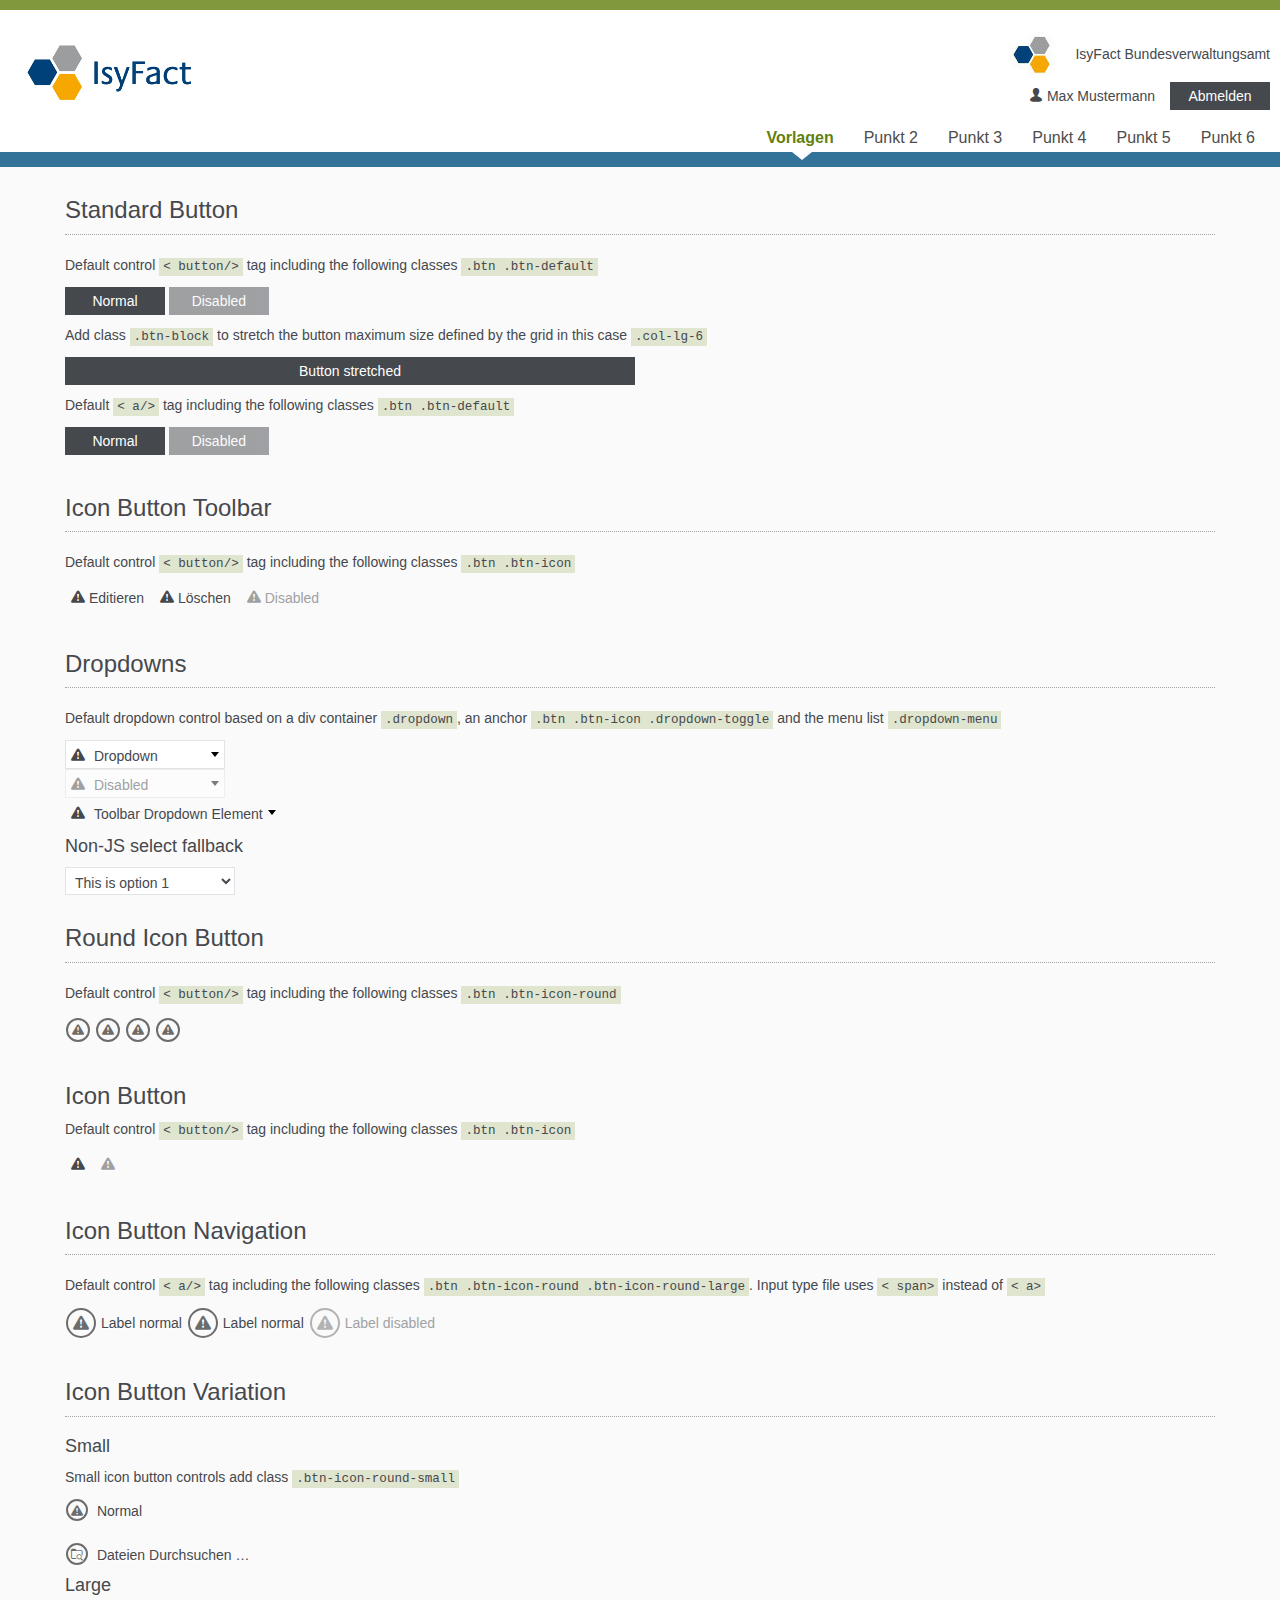
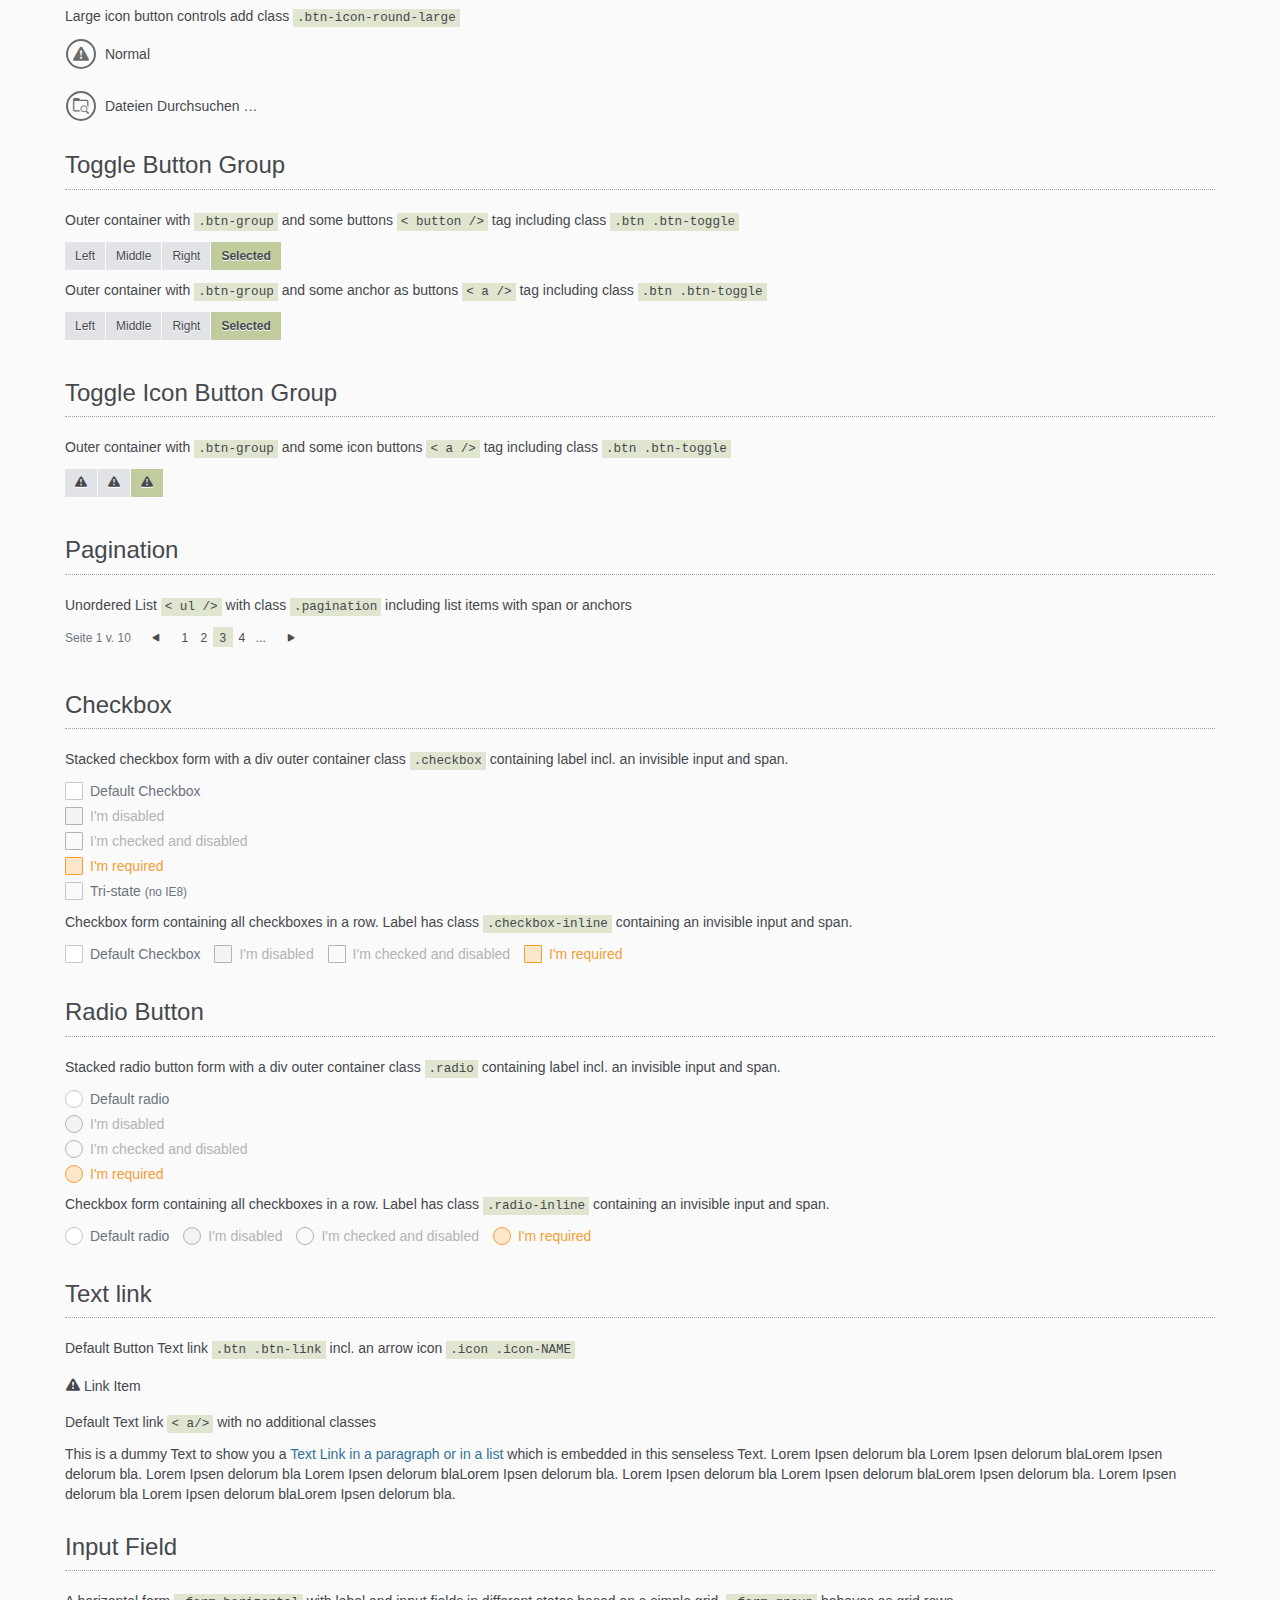
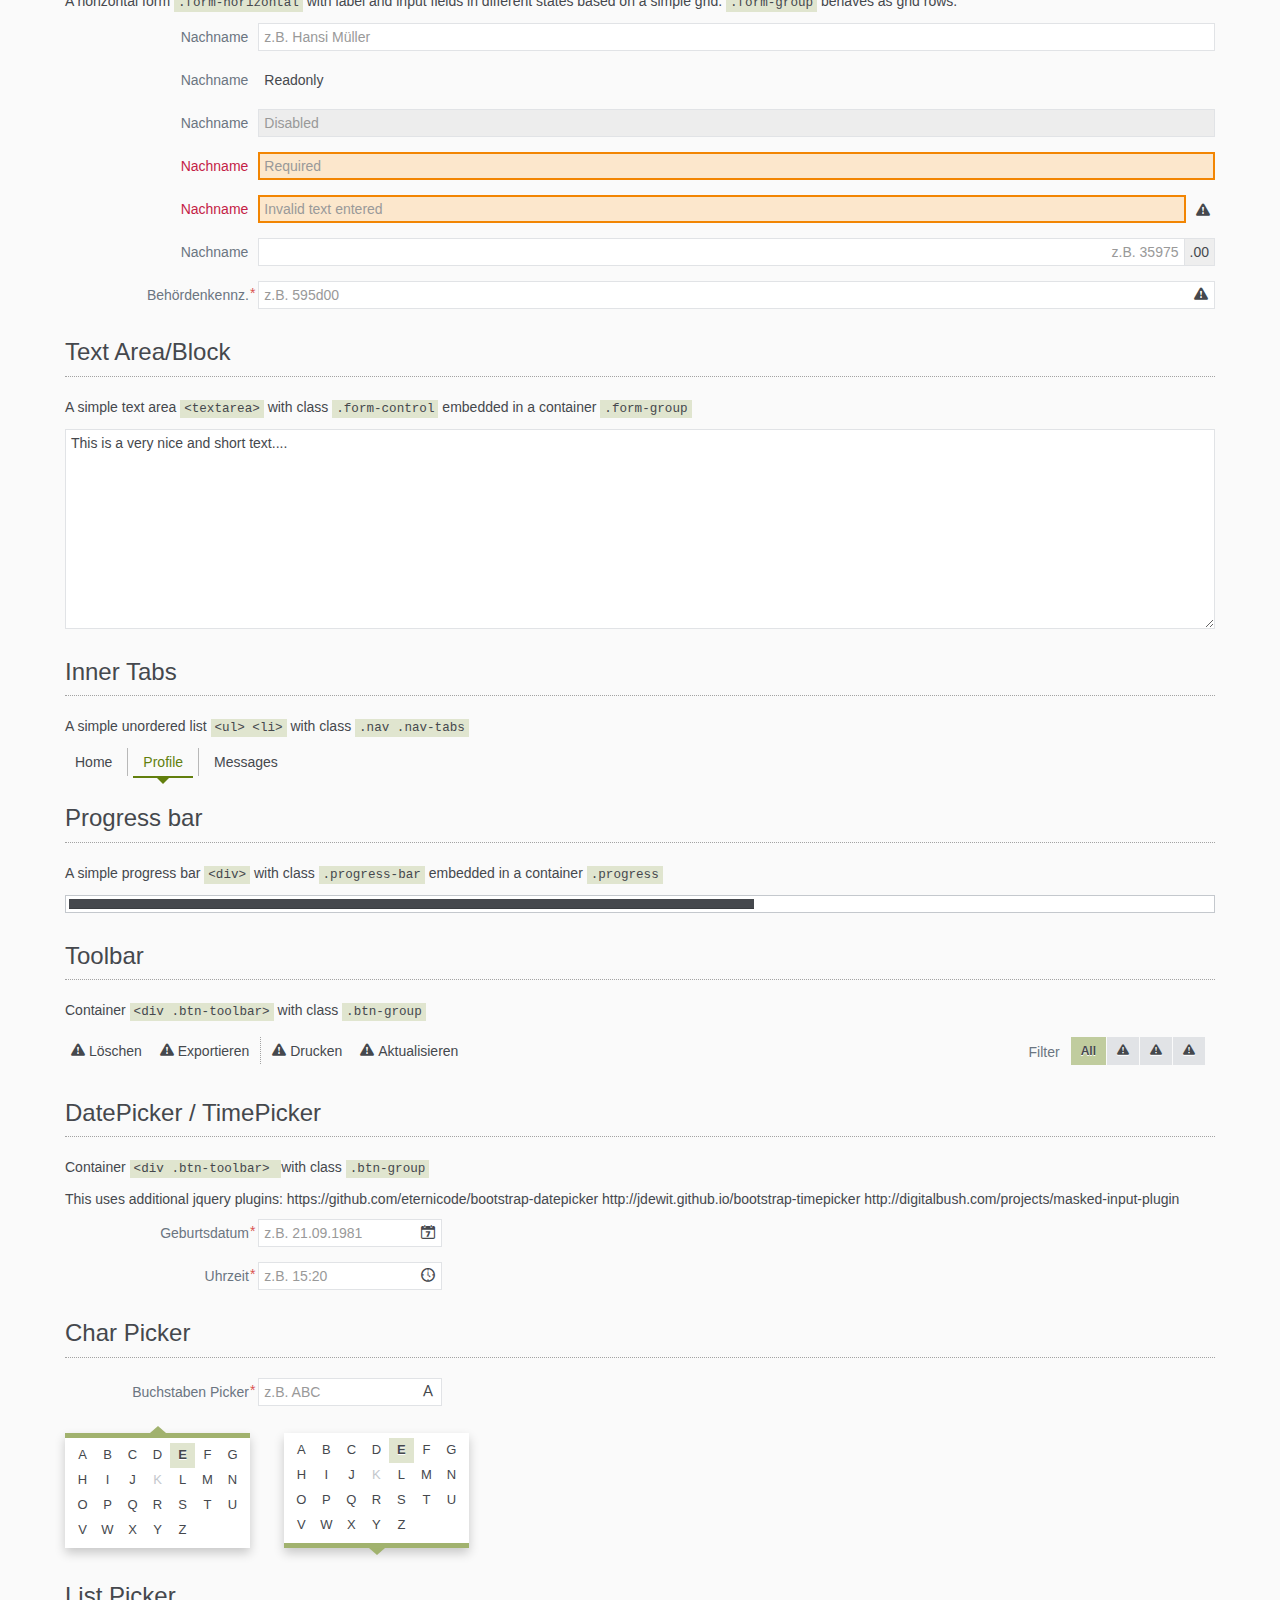
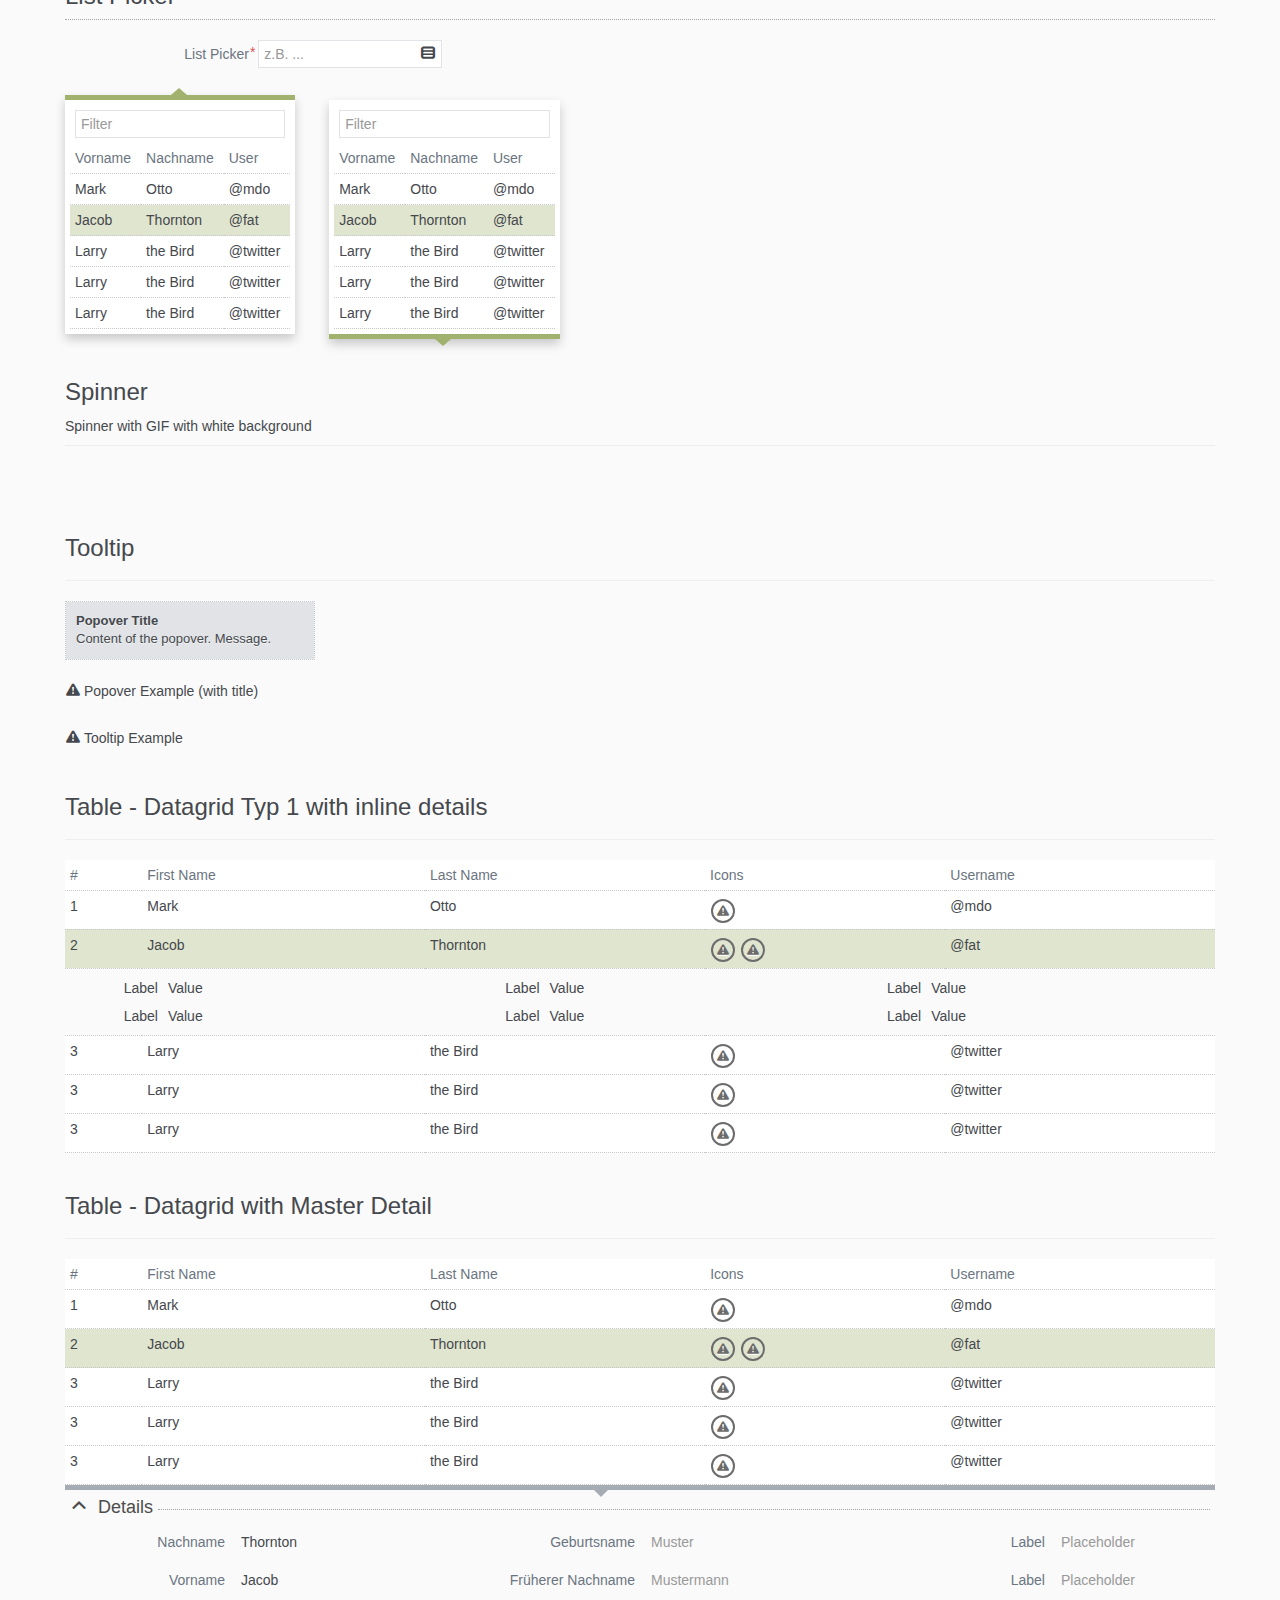
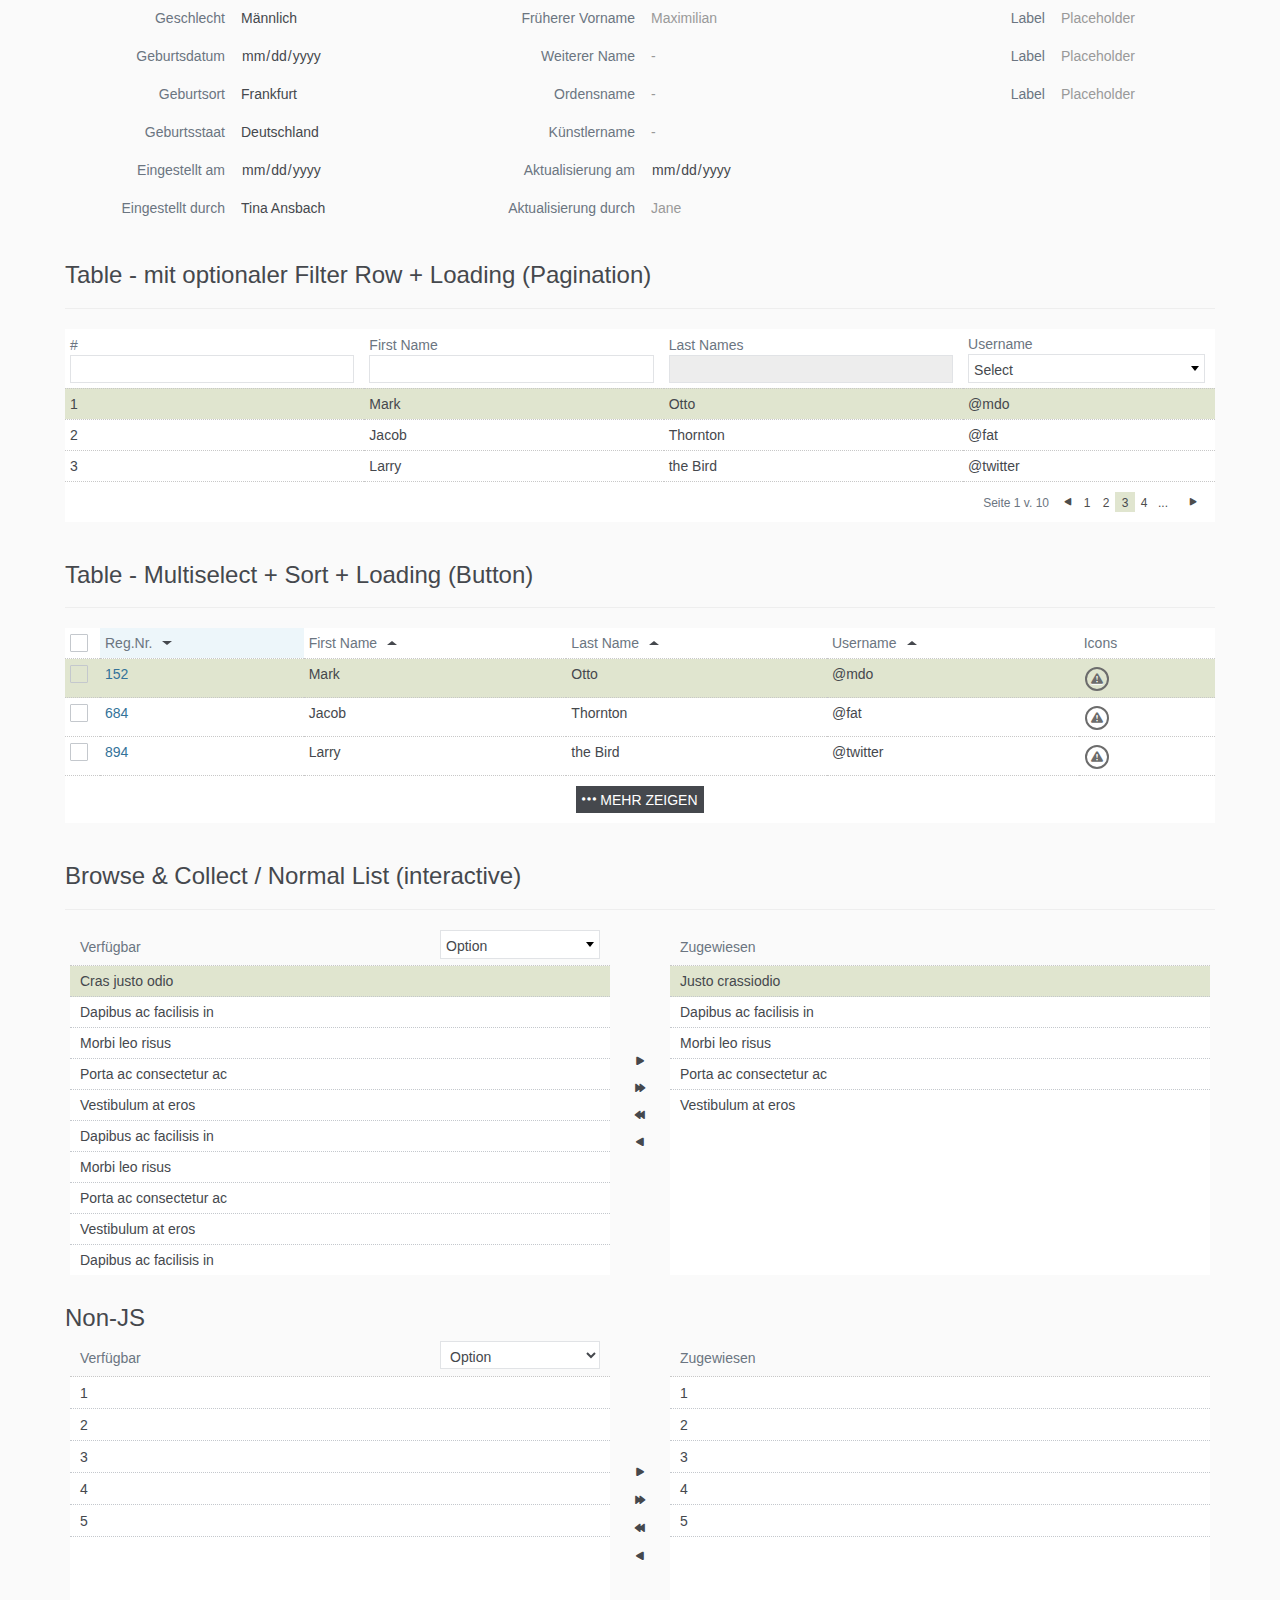
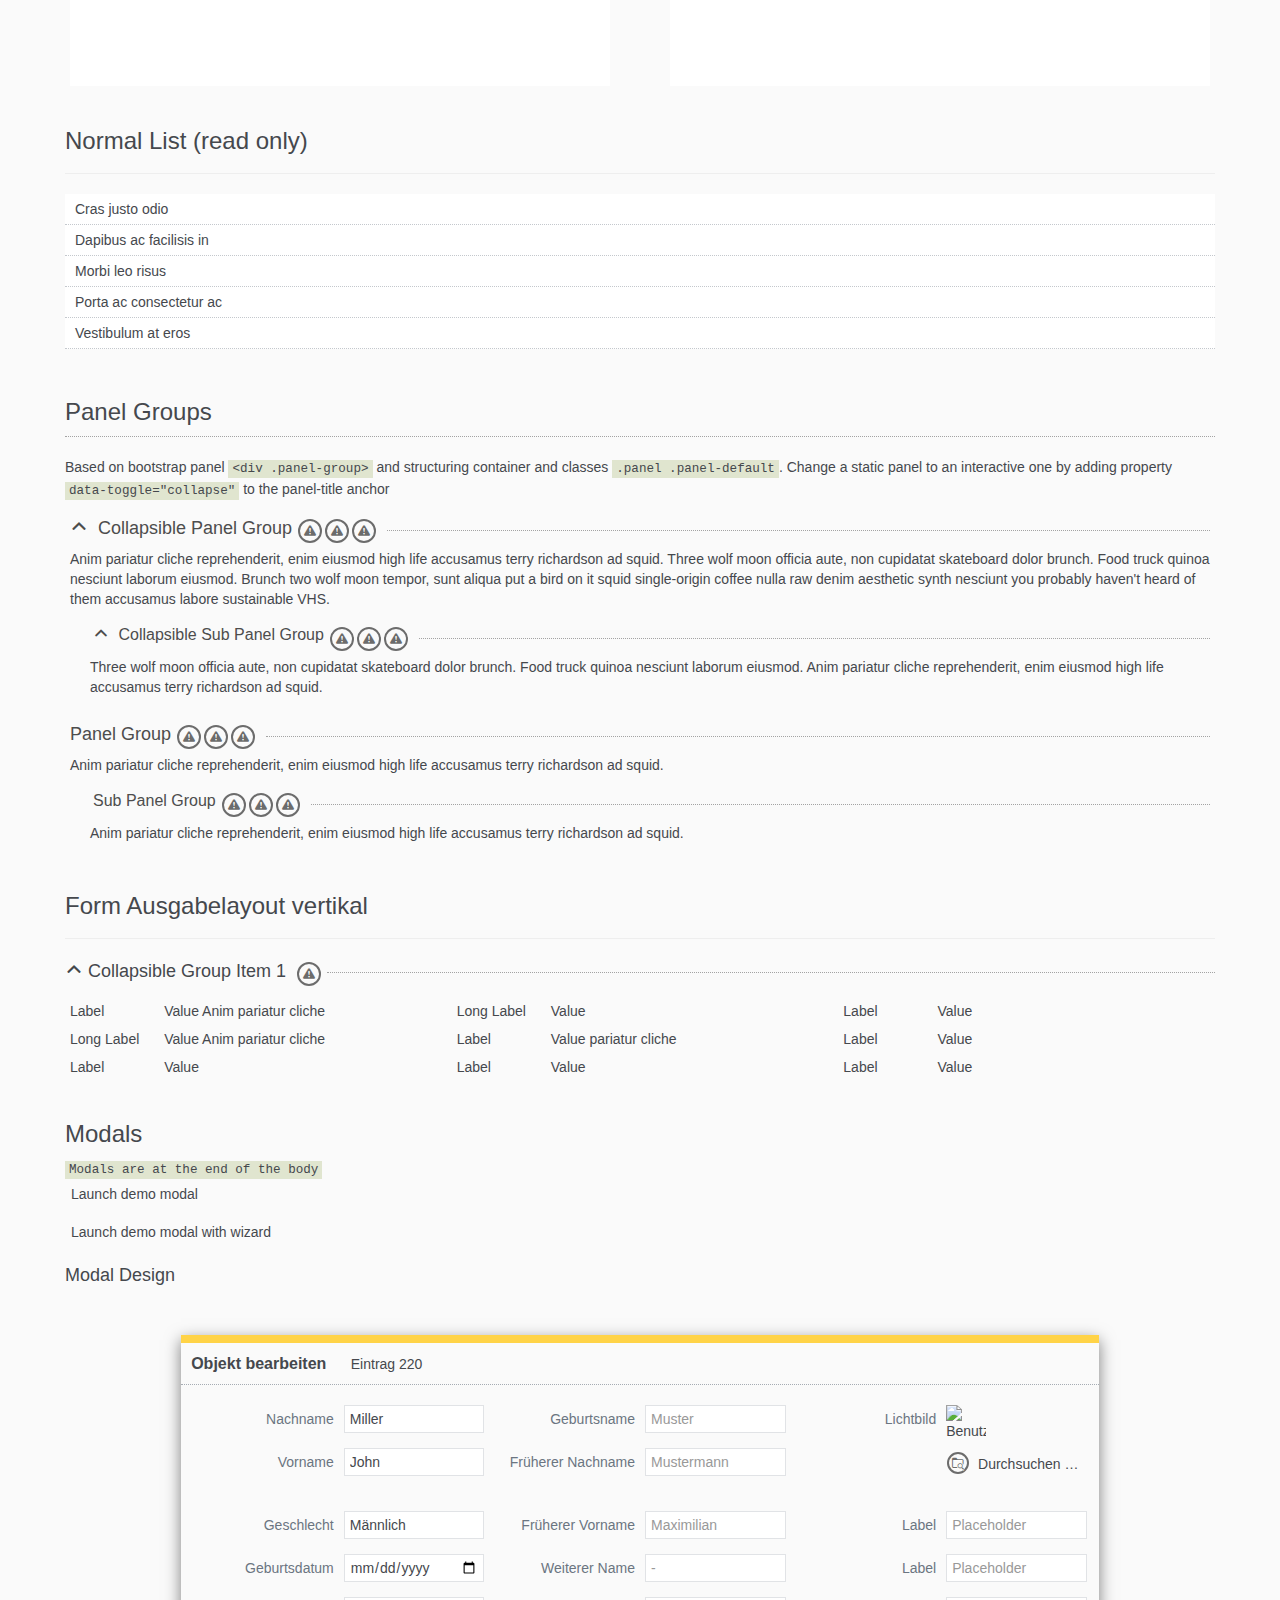
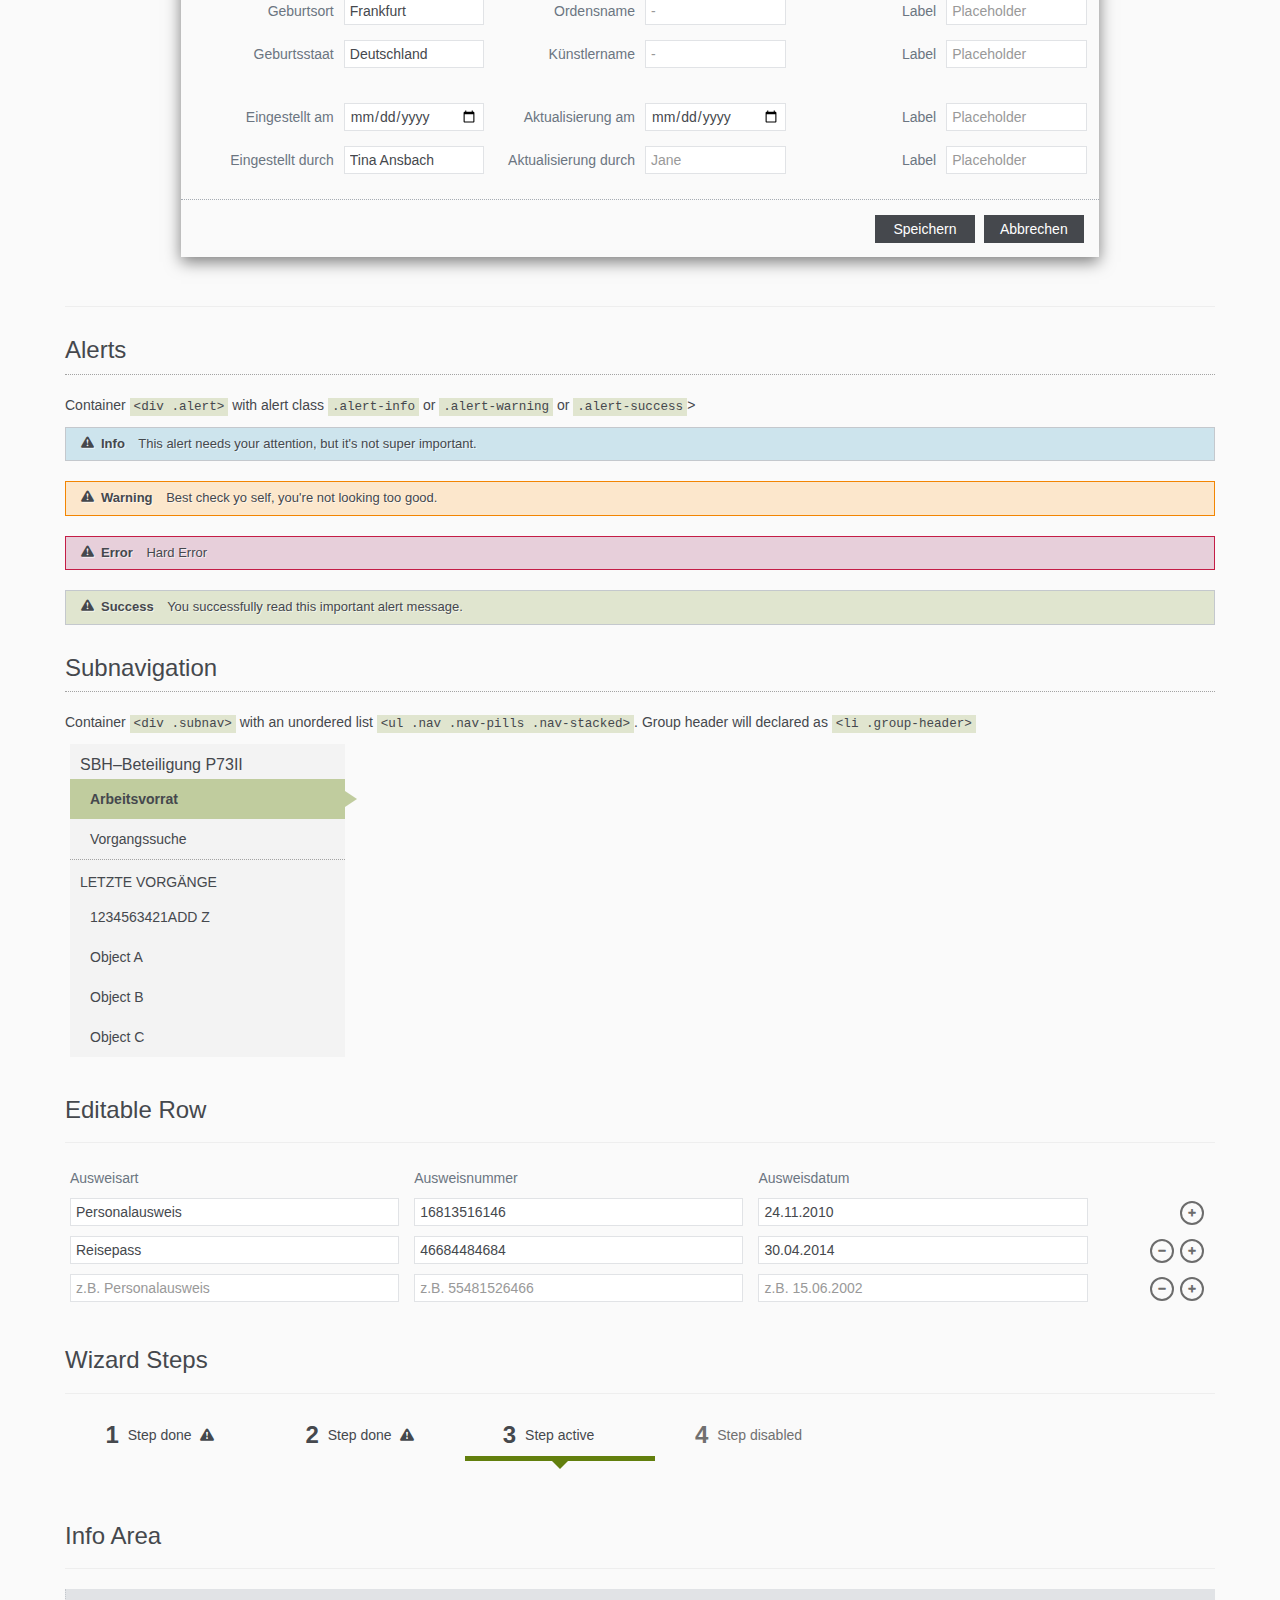
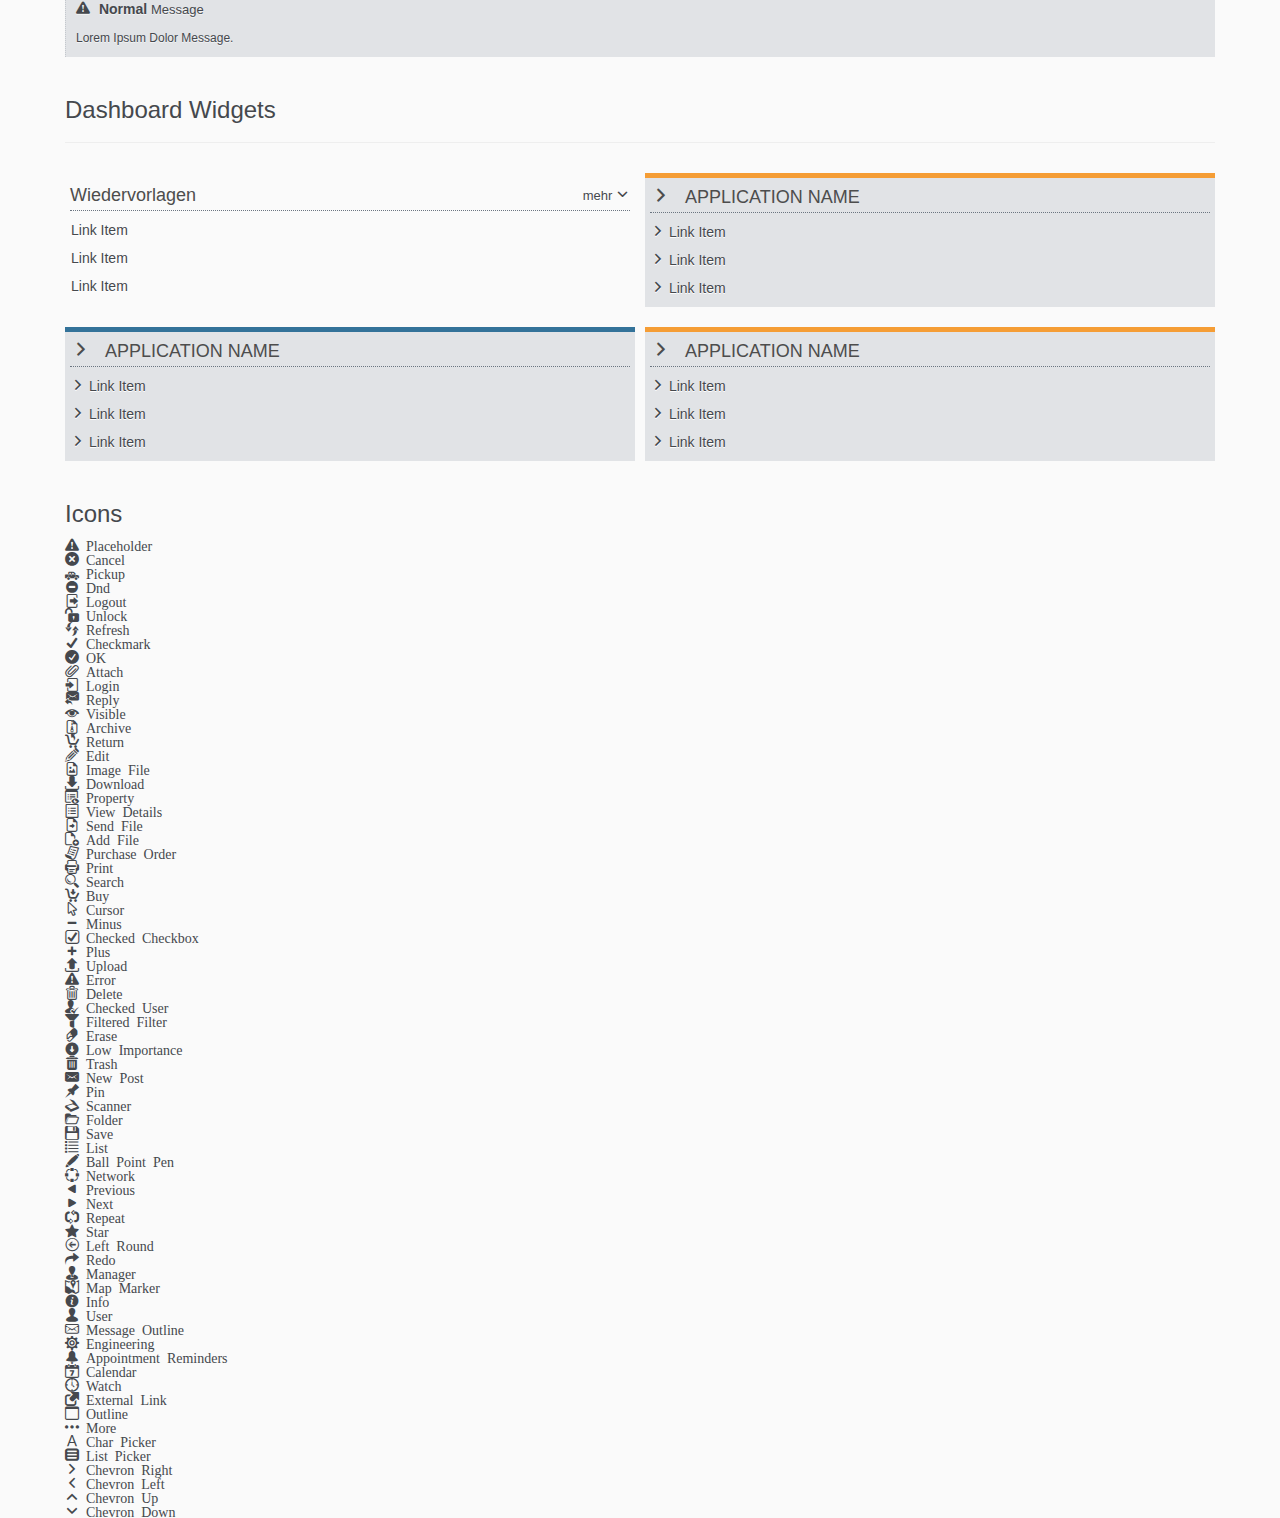
==== isy-webgui/src/main/webapp/ergosigntemplates/index.html @ 36ca0f26 "IFS-121: Überführung in IsyFact" ====
<!DOCTYPE html>
<!--[if lt IE 7]>
<html class="no-js lt-ie9 lt-ie8 lt-ie7"> <![endif]-->
<!--[if IE 7]>
<html class="no-js lt-ie9 lt-ie8"> <![endif]-->
<!--[if IE 8]>
<html class="no-js lt-ie9"> <![endif]-->
<!--[if gt IE 8]><!-->
<html class="no-js"> <!--<![endif]-->
<head>
    <meta charset="utf-8">
    <meta http-equiv="X-UA-Compatible" content="IE=edge">
    <title>BVA UI</title>
    <meta name="description" content="">
    <meta name="HandheldFriendly" content="True">
    <meta name="viewport" content="width=device-width">

    <link rel="stylesheet" type="text/css" href="css/styles.css" media="all"/>
    <script type="text/javascript" src="lib/jquery-1.11.0.js"></script>
    <script type="text/javascript" src="lib/bootstrap.min.js"></script>
    <script type="text/javascript" src="lib/modernizr.js"></script>

    <script type="text/javascript" src="plugins/bootstrap-datepicker.js"></script>
    <script type="text/javascript" src="plugins/bootstrap-timepicker.js"></script>
    <script type="text/javascript" src="plugins/jquery.maskedinput.js"></script>
    <script type="text/javascript" src="plugins/extendedBootstrapTab.js"></script>
    <script type="text/javascript" src="plugins/harmonizePanelHeadlineWidth.js"></script>
    <script type="text/javascript" src="plugins/infoPanel.js"></script>

    <!--[if lte IE 8]>
    <link rel="stylesheet" type="text/css" href="css/ie8fixes.css" media="screen"/>

    <script type="text/javascript" src="lib/html5shiv.js"></script>
    <script type="text/javascript" src="lib/respond.min.js"></script>
    <![endif]-->

</head>

<body role="document">

    <div class="outer-container">

        <div class="main-header">

            <div class="sr-only">
                <ol>
                    <li><a href="#main-nav" title="zur Hauptnavigation springen">zur Hauptnavigation</a></li>
                    <li><a href="#content" title="zum Inhalt der Seite springen">zum Inhalt</a></li>
                </ol>
            </div>

            <div class="header-colorbar"></div>

            <div class="header-content" role="banner">
                <img class="logo" alt="Bundesverwaltungsamt Logo" src="img/isyfactschriftzug.jpeg">

                <div class="pull-right text-right">

                    <div class="brand">
                        <img alt="IsyFact Logo" src="img/isyfactlogo.jpeg">
                        <span>IsyFact Bundesverwaltungsamt</span>
                    </div>

                    <form class="form-horizontal" role="form">
                        <a href="#" class="btn btn-link"><span class="icon icon-user"></span> Max Mustermann</a>
                        <button class="btn btn-default" type="button">
                            Abmelden
                        </button>
                    </form>

                    <div class="btn-group">
                        <ul aria-labelledby="dropdownMenu1" role="menu" class="dropdown-menu">
                            <li role="presentation" class="selected"><a href="#" tabindex="-1" role="menuitem">Logout</a></li>
                            <li role="presentation"><a href="#" tabindex="-1" role="menuitem">Preferences</a></li>
                        </ul>
                    </div>

                </div>
            </div>

            <div id="main-nav" class="navbar navbar-default" role="navigation">

                <ul class="nav nav-tabs pull-right">

                    <li class="active">
                        <a href="index.html" aria-haspopup="true" aria-owns="submenu-1" aria-controls="submenu-1" aria-expanded="false">Vorlagen</a>

                        <ul class="sr-only" id="submenu-1">
                            <li><a href="page-details.html">Steuerelementübersicht</a></li>
                            <li><a href="page-details.html">Detailseite</a></li>
                            <li><a href="page-modal-edit-date.html">Modaler Bearbeitungsdialog</a></li>
                            <li><a href="page-modal-wizard.html">Modaler Wizard-Dialog</a></li>
                            <li><a href="page-nojs-edit-data">Bearbeitungsseite ohne Javascript</a></li>
                            <li><a href="page-search-result.html">Suchergebnisse</a></li>
                            <li><a href="page-dashboard.html">Dashboard</a></li>
                        </ul>

                        <div class="navbar-submenu">
                            <div class="row row-df">
                                <div class="col-lg-3">
                                    <div class="submenu-text">
                                        <span class="icon icon-placeholder "></span>
                                        <p>Lorem ipsum dolor sit amet candellarin blarum Lorem ipsum dolor sit amet candellarin
                                            blarum Lorem ipsum dolor sit amet candellarin blarum</p>
                                    </div>
                                </div>
                                <div class="col-lg-7">
                                    <div class="row row-df">
                                        <div class="col-lg-4">
                                            <a href="index.html">Steuerelementübersicht</a>
                                        </div>
                                        <div class="col-lg-4">
                                            <a href="page-details.html" >Detailseite</a>
                                        </div>
                                        <div class="col-lg-4">
                                            <a href="page-modal-edit-data.html">Modaler Bearbeitungsdialog</a>
                                        </div>
                                    </div>
                                    <div class="row row-df">
                                        <div class="col-lg-4">
                                            <a href="page-nojs-edit-data.html">Bearbeitungsseite ohne Javascript</a>
                                        </div>
                                        <div class="col-lg-4">
                                            <a href="page-search-result.html">Suchergebnisse</a>
                                        </div>
                                        <div class="col-lg-4">
                                            <a href="page-dashboard.html">Dashboard</a>
                                        </div>
                                    </div>
                                    <div class="row row-df">
                                        <div class="col-lg-4">
                                            <a href="page-modal-wizard.html">Modaler Wizard-Dialog</a>
                                        </div>
                                        <div class="col-lg-4">
                                            <a href="page-search-result-print.html">Suchergebnisse Print</a>
                                        </div>
                                    </div>
                                </div>
                            </div>
                        </div>
                    </li>

                    <li>
                        <a href="page-details.html" aria-haspopup="true" aria-owns="submenu-2" aria-controls="submenu-2" aria-expanded="false">Punkt 2</a>

                        <ul class="sr-only" id="submenu-2">
                            <li><a href="/subpage">Unterpunkt A</a></li>
                            <li><a href="/subpage">Unterpunkt B</a></li>
                            <li><a href="/subpage">Unterpunkt C</a></li>
                            <li><a href="/subpage">Unterpunkt D</a></li>
                            <li><a href="/subpage">Unterpunkt E</a></li>
                            <li><a href="/subpage">Unterpunkt F</a></li>
                        </ul>
                        <div class="navbar-submenu orange">
                            <div class="row row-df">
                                <div class="col-lg-3">
                                    <div class="submenu-text">
                                        <span class="icon icon-placeholder "></span>
                                        <p>Lorem ipsum dolor sit amet candellarin blarum Lorem ipsum dolor sit amet candellarin
                                            blarum Lorem ipsum dolor sit amet candellarin blarum</p>
                                    </div>
                                </div>
                                <div class="col-lg-7">
                                    <div class="row row-df">
                                        <div class="col-lg-4">
                                            <a href="/subpage">Submenu A</a>
                                        </div>
                                        <div class="col-lg-4">
                                            <a href="/subpage">Submenu B</a>
                                        </div>
                                        <div class="col-lg-4">
                                            <a href="/subpage">Submenu C</a>
                                        </div>
                                    </div>
                                    <div class="row row-df">
                                        <div class="col-lg-4">
                                            <a href="/subpage">Submenu D</a>
                                        </div>
                                        <div class="col-lg-4">
                                            <a href="/subpage">Submenu E</a>
                                        </div>
                                        <div class="col-lg-4">
                                            <a href="/subpage">Submenu F</a>
                                        </div>
                                    </div>
                                </div>
                            </div>
                        </div>
                    </li>

                    <li>
                        <a href="index.html" aria-haspopup="true" aria-owns="submenu-3" aria-controls="submenu-3" aria-expanded="false">Punkt 3</a>

                        <ul class="sr-only" id="submenu-3">
                            <li><a href="/subpage">Unterpunkt A</a></li>
                            <li><a href="/subpage">Unterpunkt B</a></li>
                            <li><a href="/subpage">Unterpunkt C</a></li>
                            <li><a href="/subpage">Unterpunkt D</a></li>
                            <li><a href="/subpage">Unterpunkt E</a></li>
                        </ul>

                        <div class="navbar-submenu green">
                            <div class="row row-df">
                                <div class="col-lg-3">
                                    <div class="submenu-text">
                                        <span class="icon icon-placeholder "></span>
                                        <p>Lorem ipsum dolor sit amet candellarin blarum Lorem ipsum dolor sit amet candellarin
                                            blarum Lorem ipsum dolor sit amet candellarin blarum</p>
                                    </div>
                                </div>
                                <div class="col-lg-7">
                                    <div class="row row-df">
                                        <div class="col-lg-4">
                                            <a href="/subpage">Submenu A</a>
                                        </div>
                                        <div class="col-lg-4">
                                            <a href="/subpage">Submenu B</a>
                                        </div>
                                        <div class="col-lg-4">
                                            <a href="/subpage">Submenu C</a>
                                        </div>
                                    </div>
                                    <div class="row row-df">
                                        <div class="col-lg-4">
                                            <a href="/subpage">Submenu D</a>
                                        </div>
                                        <div class="col-lg-4">
                                            <a href="/subpage">Submenu E</a>
                                        </div>
                                    </div>
                                </div>
                            </div>
                        </div>
                    </li>
                    <li>
                        <a href="index.html" aria-haspopup="true" aria-owns="submenu-4" aria-controls="submenu-4" aria-expanded="false">Punkt 4</a>

                        <ul class="sr-only" id="submenu-4">
                            <li><a href="/subpage">Unterpunkt A</a></li>
                            <li><a href="/subpage">Unterpunkt B</a></li>
                            <li><a href="/subpage">Unterpunkt C</a></li>
                            <li><a href="/subpage">Unterpunkt D</a></li>
                        </ul>

                        <div class="navbar-submenu lightBlue">
                            <div class="row row-df">
                                <div class="col-lg-3">
                                    <div class="submenu-text">
                                        <span class="icon icon-placeholder "></span>
                                        <p>Lorem ipsum dolor sit amet candellarin blarum Lorem ipsum dolor sit amet candellarin
                                            blarum Lorem ipsum dolor sit amet candellarin blarum</p>
                                    </div>
                                </div>
                                <div class="col-lg-7">
                                    <div class="row row-df">
                                        <div class="col-lg-4">
                                            <a href="/subpage">Submenu A</a>
                                        </div>
                                        <div class="col-lg-4">
                                            <a href="/subpage">Submenu B</a>
                                        </div>
                                        <div class="col-lg-4">
                                            <a href="/subpage">Submenu C</a>
                                        </div>
                                    </div>
                                    <div class="row row-df">
                                        <div class="col-lg-4">
                                            <a href="/subpage">Submenu D</a>
                                        </div>
                                    </div>
                                </div>
                            </div>
                        </div>
                    </li>

                    <li>
                        <a href="index.html" aria-haspopup="true" aria-owns="submenu-5" aria-controls="submenu-5" aria-expanded="false">Punkt 5</a>

                        <ul class="sr-only" id="submenu-5">
                            <li><a href="/subpage">Unterpunkt A</a></li>
                        </ul>

                        <div class="navbar-submenu yellow">
                            <div class="row row-df">
                                <div class="col-lg-3">
                                    <div class="submenu-text">
                                        <span class="icon icon-placeholder "></span>
                                        <p>Lorem ipsum dolor sit amet candellarin blarum Lorem ipsum dolor sit amet candellarin
                                            blarum Lorem ipsum dolor sit amet candellarin blarum</p>
                                    </div>
                                </div>
                                <div class="col-lg-7">
                                    <div class="row row-df">
                                        <div class="col-lg-4">
                                            <a href="/subpage">Submenu A</a>
                                        </div>
                                    </div>
                                </div>
                            </div>
                        </div>
                    </li>

                    <li>
                        <a href="index.html" aria-haspopup="true" aria-owns="submenu-6" aria-controls="submenu-6" aria-expanded="false">Punkt 6</a>

                        <ul class="sr-only" id="submenu-6">
                            <li><a href="/subpage">Unterpunkt A</a></li>
                        </ul>

                        <div class="navbar-submenu red">
                            <div class="row row-df">
                                <div class="col-lg-3">
                                    <div class="submenu-text">
                                        <span class="icon icon-placeholder "></span>
                                        <p>Lorem ipsum dolor sit amet candellarin blarum Lorem ipsum dolor sit amet candellarin
                                            blarum Lorem ipsum dolor sit amet candellarin blarum</p>
                                    </div>
                                </div>
                                <div class="col-lg-7">
                                    <div class="row row-df">
                                        <div class="col-lg-4">
                                            <a href="/subpage">Submenu A</a>
                                        </div>
                                    </div>
                                </div>
                            </div>
                        </div>
                    </li>

                </ul>

                <div class="navbar-color"></div>
            </div>
        </div>
<div class="container" id="content">
    <div class="row row-df">

        <h3>Standard Button</h3>
        <hr>
        <p>Default control <code>< button/></code> tag including the following classes <code>.btn .btn-default</code> </p>
        <button type="button" class="btn btn-default">Normal</button>
        <button type="button" class="btn btn-default disabled" disabled="disabled">Disabled</button>
        <p>Add class <code>.btn-block</code> to stretch the button maximum size defined by the grid in this case <code>.col-lg-6</code></p>
        <div class="row row-df">
            <div class="col-lg-6">
                <button type="button" class="btn btn-default btn-block">Button stretched</button>
            </div>
        </div>
        <p>Default <code>< a/></code> tag including the following classes <code>.btn .btn-default</code> </p>
        <a class="btn btn-default">Normal</a>
        <a class="btn btn-default disabled">Disabled</a>


        <h3>Icon Button Toolbar</h3>
        <hr>
        <p>Default control <code>< button/></code> tag including the following classes <code>.btn .btn-icon</code> </p>

        <button type="button" class="btn btn-icon">
            <span class="icon icon-placeholder"></span>
            <span>Editieren</span>
        </button>

        <button type="button" class="btn btn-icon">
            <span class="icon icon-placeholder"></span>
            <span>L&ouml;schen</span>
        </button>

        <button type="button" class="btn btn-icon" disabled="disabled">
            <span class="icon icon-placeholder"></span>
            <span>Disabled</span>
        </button>


        <h3>Dropdowns</h3>
        <hr>
        <p>Default dropdown control based on a div container <code>.dropdown</code>, an anchor <code>.btn .btn-icon .dropdown-toggle</code> and the menu list <code>.dropdown-menu</code> </p>
        <div class="dropdown">
            <a id="dropdownMenu1" href="#" role="button" class="btn btn-icon dropdown-toggle" data-toggle="dropdown">
                <span class="icon icon-placeholder"></span> Dropdown
                <b class="caret"></b>
            </a>
            <ul class="dropdown-menu" role="menu" aria-labelledby="dropdownMenu1">
                <li class="selected" role="presentation"><a role="menuitem" tabindex="-1" href="#">Action</a></li>
                <li role="presentation"><a role="menuitem" tabindex="-1" href="#">Another action</a></li>
                <li role="presentation"><a role="menuitem" tabindex="-1" href="#">Something else here</a></li>
                <li role="presentation"><a role="menuitem" tabindex="-1" href="#">4th link</a></li>
            </ul>
        </div>

        <br>

        <div class="dropdown">
            <a id="dropdownMenu2" href="#" role="button" class="btn btn-icon dropdown-toggle"
               disabled="disabled" data-toggle="dropdown">
                <span class="icon icon-placeholder"></span> Disabled
                <b class="caret"></b>
            </a>
            <ul class="dropdown-menu" role="menu" aria-labelledby="dropdownMenu2">
                <li class="active" role="presentation"><a role="menuitem" tabindex="-1" href="#">Action</a></li>
                <li role="presentation"><a role="menuitem" tabindex="-1" href="#">Another action</a></li>
                <li role="presentation"><a role="menuitem" tabindex="-1" href="#">Something else here</a></li>
                <li role="presentation"><a role="menuitem" tabindex="-1" href="#">Separated link</a></li>
            </ul>
        </div>

        <br>

        <div class="dropdown">
            <a id="dropdownMenu3" href="#" role="button" class="btn btn-icon-toolbar dropdown-toggle" data-toggle="dropdown">
                <span class="icon icon-placeholder"></span> Toolbar Dropdown Element
                <b class="caret"></b>
            </a>
            <ul class="dropdown-menu" role="menu" aria-labelledby="dropdownMenu3">
                <li class="selected" role="presentation"><a role="menuitem" tabindex="-1" href="#">Action</a></li>
                <li role="presentation"><a role="menuitem" tabindex="-1" href="#">Another action</a></li>
                <li role="presentation"><a role="menuitem" tabindex="-1" href="#">Something else here</a></li>
                <li role="presentation"><a role="menuitem" tabindex="-1" href="#">4th link</a></li>
            </ul>
        </div>


        <h4>Non-JS select fallback</h4>
        <select class="form-control">
            <option selected="selected">This is option 1</option>
            <option>This is option 2</option>
            <option>This is on other option</option>
            <option>This is option 4</option>
            <option>This is option 5</option>
        </select>



        <h3>Round Icon Button </h3>
        <hr>
        <p>Default control <code>< button/></code> tag including the following classes <code>.btn .btn-icon-round</code> </p>
            <button type="button" class="btn btn-icon-round">
                <span class="icon icon-placeholder"></span>
            </button>

            <button type="button" class="btn btn-icon-round">
                <span class="icon icon-placeholder"></span>
            </button>

            <button type="button" class="btn btn-icon-round">
                <span class="icon icon-placeholder"></span>
            </button>

            <button type="button" class="btn btn-icon-round">
                <span class="icon icon-placeholder"></span>
            </button>


        <h3> Icon Button </h3>
        <p>Default control <code>< button/></code> tag including the following classes <code>.btn .btn-icon</code></p>
        <button type="button" class="btn btn-icon"><span class="icon icon-placeholder"></span></button>
        <button type="button" class="btn btn-icon disabled" disabled><span class="icon icon-placeholder"></span></button>


        <h3>Icon Button Navigation </h3>
        <hr>
        <p>Default control <code>< a/></code> tag including the following classes <code>.btn .btn-icon-round .btn-icon-round-large</code>. Input type file uses <code>< span></code> instead of <code>< a></code></code> </p>
        <a class="btn btn-icon-round btn-icon-round-large">
            <span class="icon icon-placeholder"></span>Label normal
        </a>
        <a class="btn btn-icon-round btn-icon-round-large">
            <span class="icon icon-placeholder"></span>Label normal
        </a>
        <a class="btn btn-icon-round btn-icon-round-large disabled">
            <span class="icon icon-placeholder"></span>Label disabled
        </a>

        <h3>Icon Button Variation </h3>
        <hr>
        <h4>Small</h4>
        <p>Small icon button controls add class <code>.btn-icon-round-small</code> </p>
        <a class="btn btn-icon-round btn-icon-round-small">
            <span class="icon icon-placeholder"></span>
            Normal
        </a>
        <br>
        <span class="btn btn-icon-round btn-icon-round-small btn-file">
            <span class="icon icon-browse-folder"></span>
            Dateien Durchsuchen …
            <input type="file">
        </span>


        <h4>Large</h4>
        <p>Large icon button controls add class <code>.btn-icon-round-large</code> </p>
        <a class="btn btn-icon-round btn-icon-round-large">
            <span class="icon icon-placeholder"></span>
            Normal
        </a>
        <br>
        <span class="btn btn-icon-round btn-icon-round-large btn-file">
            <span class="icon icon-browse-folder"></span>
            Dateien Durchsuchen …
            <input type="file">
        </span>



        <h3>Toggle Button Group</h3>
        <hr>
        <p>Outer container with <code>.btn-group</code> and some buttons <code>< button /></code> tag including	class <code>.btn .btn-toggle</code> </p>
        <div class="btn-group">
            <button type="button" class="btn btn-toggle">Left</button>
            <button type="button" class="btn btn-toggle">Middle</button>
            <button type="button" class="btn btn-toggle">Right</button>
            <button type="button" class="btn btn-toggle active">Selected</button>
        </div>
        <p>Outer container with <code>.btn-group</code> and some anchor as buttons <code>< a /></code> tag including class <code>.btn .btn-toggle</code> </p>
        <div class="btn-group">
            <a class="btn btn-toggle">Left</a>
            <a class="btn btn-toggle">Middle</a>
            <a class="btn btn-toggle">Right</a>
            <a class="btn btn-toggle active">Selected</a>
        </div>


        <h3>Toggle Icon Button Group</h3>
        <hr>
        <p>Outer container with <code>.btn-group</code> and some icon buttons <code>< a /></code> tag including class <code>.btn .btn-toggle</code> </p>
        <div class="btn-group">
            <a role="button" class="btn btn-toggle"><span class="icon icon-placeholder"></span></a>
            <a role="button" class="btn btn-toggle"><span class="icon icon-placeholder"></span></a>
            <a role="button" class="btn btn-toggle active"><span class="icon icon-placeholder"></span></a>
        </div>



        <h3>Pagination</h3>
        <hr>
        <p>Unordered List <code> < ul /></code> with class <code>.pagination</code> including list items with span or anchors </p>
        <ul class="pagination">
            <li class="pagination-info">
               <span>Seite 1 v. 10</span>
            </li>
            <li><a class="icon icon-previous" href="#" role="button"></a></li>
            <li><a href="#">1</a></li>
            <li><a href="#">2</a></li>
            <li class="active"><a href="#">3</a></li>
            <li><a href="#">4</a></li>
            <li><a href="#">...</a></li>
            <li><a class="icon icon-next" href="#" role="button"></a></li>
        </ul>


        <h3>Checkbox</h3>
        <hr>
        <p>Stacked checkbox form with a div outer container class <code>.checkbox</code> containing label incl. an invisible input and span. </p>
        <form role="form">
            <div class="checkbox">
                <label>
                    <input type="checkbox" value="option1"/>
                    <span>Default Checkbox</span>
                </label>
            </div>
            <div class="checkbox">
                <label>
                    <input type="checkbox" value="option2" disabled/>
                    <span>I'm disabled</span>
                </label>
            </div>
            <div class="checkbox">
                <label>
                    <input type="checkbox" value="option3" disabled checked/>
                    <span>I'm checked and disabled</span>
                </label>
            </div>
            <div class="checkbox">
                <label class="required">
                    <input type="checkbox" value="option4" required/>
                    <span>I'm required</span>
                </label>
            </div>
            <div class="checkbox">
                <label>
                    <input id="sampleIndeterminateCheckbox" type="checkbox" value="option3"/>
                    <span>Tri-state <small>(no IE8)</small></span>
                    <script>
                        //the indeterminate state of a checkbox can only be set using javascript
                        $("#sampleIndeterminateCheckbox").prop("indeterminate", true);
                    </script>
                </label>
            </div>
        </form>

        <p>Checkbox form containing all checkboxes in a row. Label has class <code>.checkbox-inline</code> containing an invisible input and span. </p>
        <form role="form">
            <label class="checkbox-inline">
                <input type="checkbox" value="option1"/>
                <span>Default Checkbox</span>
            </label>
            <label  class="checkbox-inline">
                <input type="checkbox" value="option2" disabled/>
                <span>I'm disabled</span>
            </label>
            <label  class="checkbox-inline">
                <input type="checkbox" value="option3" disabled checked/>
                <span>I'm checked and disabled</span>
            </label>
            <label  class="checkbox-inline required">
                <input type="checkbox" value="option4" required/>
                <span>I'm required</span>
            </label>
        </form>


        <h3>Radio Button</h3>
        <hr>
        <p>Stacked radio button form with a div outer container class <code>.radio</code> containing label incl. an invisible input and span. </p>
        <form role="form">
            <div class="radio">
                <label>
                    <input type="radio" name="optionsRadios" value="option1"/>
                    <span>Default radio</span>
                </label>
            </div>
            <div class="radio">
                <label>
                    <input type="radio" name="optionsRadios" value="option2" disabled/>
                    <span>I'm disabled</span>
                </label>
            </div>
            <div class="radio">
                <label>
                    <input type="radio" name="optionsRadios" value="option3" disabled checked/>
                    <span>I'm checked and disabled</span>
                </label>
            </div>
            <div class="radio">
                <label class="required">
                    <input type="radio" name="optionsRadios" value="option4" required/>
                    <span>I'm required</span>
                </label>
            </div>
        </form>
            <p>Checkbox form containing all checkboxes in a row. Label has class <code>.radio-inline</code> containing an invisible input and span.</p>
        <form role="form">
            <label class="radio-inline">
                <input type="radio" name="optionsRadios2" value="option1"/>
                <span>Default radio</span>
            </label>
            <label  class="radio-inline">
                <input type="radio" name="optionsRadios2" value="option2" disabled/>
                <span>I'm disabled</span>
            </label>
            <label  class="radio-inline">
                <input type="radio" name="optionsRadios2" value="option3" disabled checked/>
                <span>I'm checked and disabled</span>
            </label>
            <label  class="radio-inline required">
                <input type="radio" name="optionsRadios2" value="option4" required/>
                <span>I'm required</span>
            </label>
        </form>


        <h3>Text link</h3>
        <hr>
        <p>Default Button Text link <code>.btn .btn-link</code> incl. an arrow icon <code>.icon .icon-NAME</code></p>

        <a class="btn btn-link"><span class="icon icon-placeholder"></span> Link Item</a>
        <p>Default Text link <code>< a/></code> with no additional classes</p>
        <p>This is a dummy Text to show you a <a href="#">Text Link in a paragraph or in a list</a> which is embedded in this senseless Text. Lorem Ipsen delorum bla Lorem Ipsen delorum blaLorem Ipsen delorum bla. Lorem Ipsen delorum bla Lorem Ipsen delorum blaLorem Ipsen delorum bla. Lorem Ipsen delorum bla Lorem Ipsen delorum blaLorem Ipsen delorum bla. Lorem Ipsen delorum bla Lorem Ipsen delorum blaLorem Ipsen delorum bla.
        </p>



        <h3>Input Field</h3>
        <hr>
        <p>A horizontal form <code>.form-horizontal</code>  with label and input fields in different states based on a simple grid. <code>.form-group</code> behaves as grid rows.</p>

        <form class="form-horizontal" role="form">
          <div class="form-group">
            <label for="inputName" class="col-lg-2 control-label">Nachname</label>
            <div class="col-lg-10">
              <input type="text" class="form-control" id="inputName" placeholder="z.B. Hansi Müller">
            </div>
          </div>
          <div class="form-group">
            <label for="inputName" class="col-lg-2 control-label">Nachname</label>
            <div class="col-lg-10">
                <input type="text" class="form-control readonly" readonly="readonly" value="Readonly">
            </div>
          </div>
          <div class="form-group">
            <label for="inputName" class="col-lg-2 control-label">Nachname</label>
            <div class="col-lg-10">
                <input type="text" class="form-control" disabled="disabled" placeholder="Disabled">
            </div>
          </div>
          <div class="form-group has-error">
            <label for="inputName" class="col-lg-2 control-label">Nachname</label>
            <div class="col-lg-10">
                <input type="text" class="form-control required" required="required" placeholder="Required">
            </div>
          </div>

          <div class="form-group has-error">
            <label for="inputName" class="col-lg-2 control-label">Nachname</label>
            <div class="col-lg-10">
                <input type="text" class="form-control invalid" invalid="invalid" placeholder="Invalid text entered">
                <span class="form-control-feedback"><span class="icon icon-placeholder"></span></span>
            </div>
          </div>
          <div class="form-group">
            <label for="inputName" class="col-lg-2 control-label">Nachname</label>
            <div class="col-lg-10">
                <div class="input-group">
                    <input type="text" class="form-control text-right" placeholder="z.B. 35975">
                    <span class="input-group-addon">.00</span>
                </div>
            </div>
          </div>
          <div class="form-group">
            <label for="inputName" class="col-lg-2 control-label mandatory">Behördenkennz.</label>
            <div class="col-lg-10">
                <div class="input-group">
                    <input type="text" class="form-control" placeholder="z.B. 595d00">
                    <a class="btn btn-icon input-group-addon"><span class="icon icon-placeholder"></span></a>
                </div>
            </div>
          </div>
        </form>



        <h3>Text Area/Block</h3>
        <hr>
        <p>A simple text area <code>&lt;textarea&gt;</code> with class <code>.form-control</code> embedded in a container <code>.form-group</code></p>
        <div class="form-group">
            <textarea class="form-control">This is a very nice and short text....</textarea>
        </div>


        <h3>Inner Tabs</h3>
        <hr>
        <p>A simple unordered list <code>&lt;ul&gt; &lt;li&gt;</code> with class <code>.nav .nav-tabs</code> </p>
        <ul class="nav nav-tabs">
            <li>
                <a href="#">Home</a>
            </li>
            <li class="active">
                <a href="#">Profile</a>
            </li>
            <li>
                <a href="#">Messages</a>
            </li>
        </ul>


        <h3>Progress bar</h3>
        <hr>
        <p>A simple progress bar <code>&lt;div&gt;</code> with class <code>.progress-bar</code> embedded in a container <code>.progress</code></p>
        <div class="progress">
            <div class="progress-bar" role="progressbar" aria-valuenow="60" aria-valuemin="0" aria-valuemax="100"
                 style="width: 60%;">
                <span class="sr-only">60% Complete</span>
            </div>
        </div>


        <h3>Toolbar</h3>
        <hr>
        <p>Container <code>&lt;div .btn-toolbar&gt;</code> with class <code>.btn-group</code> </p>

        <div class="btn-toolbar" role="toolbar">
            <div class="btn-group">
                <a class="btn btn-icon">
                    <span class="icon icon-placeholder"></span> L&ouml;schen
                </a>
                <a class="btn btn-icon">
                    <span class="icon icon-placeholder"></span> Exportieren
                </a>
            </div>
             <div class="btn-group">
                <a class="btn btn-icon">
                    <span class="icon icon-placeholder"></span> Drucken
                </a>
                <a class="btn btn-icon">
                    <span class="icon icon-placeholder"></span> Aktualisieren
                </a>
             </div>
             <div class="btn-group pull-right">
                <label>Filter</label>
                <button type="button" class="btn btn-toggle active">All</button>
                <button type="button" class="btn btn-toggle"><span class="icon icon-placeholder"></span></button>
                <button type="button" class="btn btn-toggle"><span class="icon icon-placeholder"></span></button>
                <button type="button" class="btn btn-toggle"><span class="icon icon-placeholder"></span></button>
            </div>
        </div>


        <h3>DatePicker / TimePicker</h3>
        <hr>
        <p>Container <code>&lt;div .btn-toolbar&gt; </code> with class <code>.btn-group</code> </p>
        <p>This uses additional jquery plugins: https://github.com/eternicode/bootstrap-datepicker http://jdewit.github.io/bootstrap-timepicker http://digitalbush.com/projects/masked-input-plugin</p>
        <form class="form-horizontal" role="form">
            <div class="form-group">
                <label for="birthdate" class="col-lg-2 control-label mandatory">Geburtsdatum</label>
                <div class="col-lg-2">
                    <div id="datepicker" class="input-group date datepicker-orient-bottom" data-date="27.05.2014" data-date-format="dd.mm.yyyy">
                        <input id="birthdate" type="text" class="form-control" placeholder="z.B. 21.09.1981">
                        <a id="calButton" class="btn btn-icon input-group-addon"><span class="icon icon-calendar "></span></a>
                    </div>
                </div>
            </div>
        </form>
        <form class="form-horizontal" role="form">
            <div class="form-group">
                <label for="birthtime" class="col-lg-2 control-label mandatory">Uhrzeit</label>
                <div class="col-lg-2">
                    <div id="timepicker" class="input-group time picker-orient-bottom input-append" data-time="14:42" data-time-format="hh:mm">
                        <input id="birthtime" type="text" class="form-control" placeholder="z.B. 15:20">
                        <a id="timeButton" class="btn btn-icon input-group-addon add-on"><span class="icon icon-watch"></span></a>
                    </div>
                </div>
            </div>
        </form>




        <h3>Char Picker</h3>
        <hr>
        <form class="form-horizontal" role="form">
            <div class="form-group">
                <label for="charpicker" class="col-lg-2 control-label mandatory">Buchstaben Picker</label>
                <div class="col-lg-2">
                    <div id="charpicker" class="input-group char picker-orient-bottom">
                        <input id="char" type="text" class="form-control" placeholder="z.B. ABC">
                        <a id="charButton" class="btn btn-icon input-group-addon"><span class="icon icon-char"></span></a>
                    </div>
                </div>
            </div>
        </form>


        <div class="picker charpicker dropdown-menu picker-dropdown picker-orient-left picker-orient-top" style="display: inline-block; float: none; position: relative">
            <div class="charpicker-chars">
                <table class=" table-condensed">
                    <tr>
                        <td>A</td>
                        <td>B</td>
                        <td>C</td>
                        <td>D</td>
                        <td class="active">E</td>
                        <td>F</td>
                        <td>G</td>
                    </tr>
                    <tr>
                        <td>H</td>
                        <td>I</td>
                        <td>J</td>
                        <td class="disabled">K</td>
                        <td>L</td>
                        <td>M</td>
                        <td>N</td>
                    </tr>
                    <tr>
                        <td>O</td>
                        <td>P</td>
                        <td>Q</td>
                        <td>R</td>
                        <td>S</td>
                        <td>T</td>
                        <td>U</td>
                    </tr>
                    <tr>
                        <td>V</td>
                        <td>W</td>
                        <td>X</td>
                        <td>Y</td>
                        <td>Z</td>
                    </tr>
                </table>
            </div>
        </div>

        <div class="picker charpicker dropdown-menu picker-dropdown picker-orient-left picker-orient-bottom" style="display: inline-block; float: none; position: relative; margin-left: 30px;">
            <div class="charpicker-chars">
                <table class=" table-condensed">
                    <tr>
                        <td>A</td>
                        <td>B</td>
                        <td>C</td>
                        <td>D</td>
                        <td class="active">E</td>
                        <td>F</td>
                        <td>G</td>
                    </tr>
                    <tr>
                        <td>H</td>
                        <td>I</td>
                        <td>J</td>
                        <td class="disabled">K</td>
                        <td>L</td>
                        <td>M</td>
                        <td>N</td>
                    </tr>
                    <tr>
                        <td>O</td>
                        <td>P</td>
                        <td>Q</td>
                        <td>R</td>
                        <td>S</td>
                        <td>T</td>
                        <td>U</td>
                    </tr>
                    <tr>
                        <td>V</td>
                        <td>W</td>
                        <td>X</td>
                        <td>Y</td>
                        <td>Z</td>
                    </tr>
                </table>
            </div>
        </div>


        <h3>List Picker</h3>
        <hr>
        <form class="form-horizontal" role="form">
            <div class="form-group">
                <label for="listpicker" class="col-lg-2 control-label mandatory">List Picker</label>
                <div class="col-lg-2">
                    <div id="listpicker" class="input-group list picker-orient-bottom">
                        <input id="list" type="text" class="form-control" placeholder="z.B. ...">
                        <a id="listButton" class="btn btn-icon input-group-addon"><span class="icon icon-list-2"></span></a>
                    </div>
                </div>
            </div>
        </form>


        <div class="picker listpicker dropdown-menu picker-dropdown picker-orient-left picker-orient-top" style="display: inline-block; float: none; position: relative">
            <div class="listpicker-list">
                <div class="listpicker-filter"><input class="form-control" type="text" placeholder="Filter"></div>
                <table class="table ">
                    <thead>
                        <tr>
                            <th>Vorname</th>
                            <th>Nachname</th>
                            <th>User</th>
                        </tr>
                    </thead>
                    <tbody>
                        <tr>
                            <td>Mark</td>
                            <td>Otto</td>
                            <td>@mdo</td>
                        </tr>
                        <tr class="active">
                            <td>Jacob</td>
                            <td>Thornton</td>
                            <td>@fat</td>
                        </tr>
                        <tr class="">
                            <td>Larry</td>
                            <td>the Bird</td>
                            <td>@twitter</td>
                        </tr>
                        <tr class="">
                            <td>Larry</td>
                            <td>the Bird</td>
                            <td>@twitter</td>
                        </tr>
                        <tr class="">
                            <td>Larry</td>
                            <td>the Bird</td>
                            <td>@twitter</td>
                        </tr>
                    </tbody>
                </table>
            </div>
        </div>


        <div class="picker listpicker dropdown-menu picker-dropdown picker-orient-left picker-orient-bottom" style="display: inline-block; float: none; position: relative; margin-left: 30px;">
            <div class="listpicker-list">
                <div class="listpicker-filter"><input class="form-control" type="text" placeholder="Filter"></div>
                <table class="table ">
                    <thead>
                        <tr>
                            <th>Vorname</th>
                            <th>Nachname</th>
                            <th>User</th>
                        </tr>
                    </thead>
                    <tbody>
                        <tr>
                            <td>Mark</td>
                            <td>Otto</td>
                            <td>@mdo</td>
                        </tr>
                        <tr class="active">
                            <td>Jacob</td>
                            <td>Thornton</td>
                            <td>@fat</td>
                        </tr>
                        <tr class="">
                            <td>Larry</td>
                            <td>the Bird</td>
                            <td>@twitter</td>
                        </tr>
                        <tr class="">
                            <td>Larry</td>
                            <td>the Bird</td>
                            <td>@twitter</td>
                        </tr>
                        <tr class="">
                            <td>Larry</td>
                            <td>the Bird</td>
                            <td>@twitter</td>
                        </tr>
                    </tbody>
                </table>
            </div>
        </div>


        <div class="page-header">
            <h3>Spinner</h3>
            Spinner with GIF with white background
        </div>
        <div class="spinner"></div>


        <div class="page-header">
            <h3>Tooltip</h3>
        </div>
        <div class="form-group">
            <div class="popover demo">
                <div class="arrow"></div>
                <h3 class="popover-title">Popover Title</h3>
                <div class="popover-content">
                    Content of the popover. Message.
                </div>
            </div>
        </div>
        <div class="form-group">
            <a class="btn btn-link es-popover" data-toggle="popover" data-title="Popover Title" data-content="Content of the popover" data-trigger="hover" data-delay="100">
                <span class="icon icon-placeholder"></span> Popover Example (with title)
            </a>
        </div>
        <div class="form-group">
            <a class="btn btn-link es-tooltip" data-toggle="tooltip" data-title="Tooltip Text" data-trigger="hover" data-delay="100">
                <span class="icon icon-placeholder"></span> Tooltip Example
            </a>
        </div>


        <div class="page-header">
            <h3>Table - Datagrid Typ 1 with inline details</h3>
        </div>
        <div class="form-group">
            <table class="table ">
                <thead>
                <tr>
                    <th>#</th>
                    <th>First Name</th>
                    <th>Last Name</th>
                    <th>Icons</th>
                    <th>Username</th>
                </tr>
                </thead>
                <tbody>
                <tr>
                    <td>1</td>
                    <td>Mark</td>
                    <td>Otto</td>
                    <td>
                        <button type="button" class="btn btn-icon-round">
                            <span class="icon icon-placeholder"></span>
                        </button>
                    </td>
                    <td>@mdo</td>
                </tr>
                <tr class="active">
                    <td>2</td>
                    <td>Jacob</td>
                    <td>Thornton</td>
                    <td>
                        <button type="button" class="btn btn-icon-round">
                            <span class="icon icon-placeholder"></span>
                        </button>
                        <button type="button" class="btn btn-icon-round">
                            <span class="icon icon-placeholder"></span>
                        </button>
                    </td>
                    <td>@fat</td>
                </tr>
                <tr class="details-preview">
                    <td colspan="5">
                        <div class="row row-df">
                            <div class="col col-lg-4">
                                <span class="col-lg-3 control-label">Label</span>
                                <span class="col-lg-9">Value</span>
                            </div>
                            <div class="col col-lg-4 col-center">
                                <span class="col-lg-3 control-label">Label</span>
                                <span class="col-lg-9">Value</span>
                            </div>
                            <div class="col col-lg-4 col-last">
                                <span class="col-lg-3 control-label">Label</span>
                                <span class="col-lg-9">Value</span>
                            </div>
                        </div>
                        <div class="row row-df">
                            <div class="col col-lg-4">
                                <span class="col-lg-3 control-label">Label</span>
                                <span class="col-lg-9">Value</span>
                            </div>
                            <div class="col col-lg-4 col-center">
                                <span class="col-lg-3 control-label">Label</span>
                                <span class="col-lg-9">Value</span>
                            </div>
                            <div class="col col-lg-4 col-last">
                                <span class="col-lg-3 control-label">Label</span>
                                <span class="col-lg-9">Value</span>
                            </div>
                        </div>
                    </td>
                </tr>

                <tr class="">
                    <td>3</td>
                    <td>Larry</td>
                    <td>the Bird</td>
                    <td>
                        <button type="button" class="btn btn-icon-round">
                            <span class="icon icon-placeholder"></span>
                        </button>
                    </td>
                    <td>@twitter</td>
                </tr>
                <tr class="">
                    <td>3</td>
                    <td>Larry</td>
                    <td>the Bird</td>
                    <td>
                        <button type="button" class="btn btn-icon-round">
                            <span class="icon icon-placeholder"></span>
                        </button>
                    </td>
                    <td>@twitter</td>
                </tr>
                <tr class="">
                    <td>3</td>
                    <td>Larry</td>
                    <td>the Bird</td>
                    <td>
                        <button type="button" class="btn btn-icon-round">
                            <span class="icon icon-placeholder"></span>
                        </button>
                    </td>
                    <td>@twitter</td>
                </tr>
                </tbody>
            </table>
        </div>


        <div class="page-header">
            <h3>Table - Datagrid with Master Detail</h3>
        </div>
        <div class="form-group master-detail">
            <table class="table master-detail-master">
                <thead>
                <tr>
                    <th>#</th>
                    <th>First Name</th>
                    <th>Last Name</th>
                    <th>Icons</th>
                    <th>Username</th>
                </tr>
                </thead>
                <tbody>
                <tr>
                    <td>1</td>
                    <td>Mark</td>
                    <td>Otto</td>
                    <td>
                        <button type="button" class="btn btn-icon-round">
                            <span class="icon icon-placeholder"></span>
                        </button>
                    </td>
                    <td>@mdo</td>
                </tr>
                <tr class="active">
                    <td>2</td>
                    <td>Jacob</td>
                    <td>Thornton</td>
                    <td>
                        <button type="button" class="btn btn-icon-round">
                            <span class="icon icon-placeholder"></span>
                        </button>
                        <button type="button" class="btn btn-icon-round">
                            <span class="icon icon-placeholder"></span>
                        </button>
                    </td>
                    <td>@fat</td>
                </tr>
                <tr class="">
                    <td>3</td>
                    <td>Larry</td>
                    <td>the Bird</td>
                    <td>
                        <button type="button" class="btn btn-icon-round">
                            <span class="icon icon-placeholder"></span>
                        </button>
                    </td>
                    <td>@twitter</td>
                </tr>
                <tr class="">
                    <td>3</td>
                    <td>Larry</td>
                    <td>the Bird</td>
                    <td>
                        <button type="button" class="btn btn-icon-round">
                            <span class="icon icon-placeholder"></span>
                        </button>
                    </td>
                    <td>@twitter</td>
                </tr>
                <tr class="">
                    <td>3</td>
                    <td>Larry</td>
                    <td>the Bird</td>
                    <td>
                        <button type="button" class="btn btn-icon-round">
                            <span class="icon icon-placeholder"></span>
                        </button>
                    </td>
                    <td>@twitter</td>
                </tr>
                </tbody>
            </table>
            <div class="master-detail-detail">
                <div class="panel-group">
                    <div class="panel panel-default">
                        <div class="panel-heading">
                            <div class="panel-title clearfix">
                                <a data-toggle="collapse" href="#collapseOne">
                                    <span class="icon"></span> Details</a>

                                <div class="btn-toolbar">
                                    <div class="btn-group">
                                    </div>
                                </div>
                                <div class="panel-groupline-container">
                                    <span class="panel-groupline"></span>
                                </div>
                            </div>
                        </div>
                        <div id="collapseOne" class="panel-collapse collapse in">
                            <div class="panel-body">

                                <form class="form-horizontal" role="form">
                                    <div class="row row-df">
                                        <div class="col col-lg-4">
                                            <div class="form-group col-fix">
                                                <label class="col-lg-6 control-label" for="exampleInput1">Nachname</label>

                                                <div class="col-lg-6">
                                                    <input type="text" class="form-control readonly" id="exampleInput1" placeholder="Max" value="Thornton" readonly="readonly">
                                                </div>
                                            </div>
                                            <div class="form-group col-fix spacer">
                                                <label class="col-lg-6 control-label" for="exampleInput2">Vorname</label>

                                                <div class="col-lg-6">
                                                    <input type="text" class="form-control readonly" id="exampleInput2" placeholder="Muster" value="Jacob" readonly="readonly">
                                                </div>
                                            </div>
                                            <div class="form-group col-fix">
                                                <label class="col-lg-6 control-label" for="exampleInput3">Geschlecht</label>

                                                <div class="col-lg-6">
                                                    <input type="text" class="form-control readonly" id="exampleInput3" placeholder="Männlich" value="Männlich" readonly="readonly">
                                                </div>
                                            </div>
                                            <div class="form-group col-fix">
                                                <label class="col-lg-6 control-label" for="exampleInput4">Geburtsdatum</label>

                                                <div class="col-lg-6">
                                                    <input type="date" class="form-control readonly" id="exampleInput4" placeholder="01.12.1999" value="02.01.1949" readonly="readonly">
                                                </div>
                                            </div>
                                            <div class="form-group col-fix">
                                                <label class="col-lg-6 control-label" for="exampleInput5">Geburtsort</label>

                                                <div class="col-lg-6">
                                                    <input type="text" class="form-control readonly" id="exampleInput5" placeholder="Berlin" value="Frankfurt" readonly="readonly">
                                                </div>
                                            </div>
                                            <div class="form-group col-fix spacer">
                                                <label class="col-lg-6 control-label" for="exampleInput6">Geburtsstaat</label>

                                                <div class="col-lg-6">
                                                    <input type="text" class="form-control readonly" id="exampleInput6" placeholder="Detuschland" value="Deutschland" readonly="readonly">
                                                </div>
                                            </div>
                                            <div class="form-group col-fix">
                                                <label class="col-lg-6 control-label" for="exampleInput7">Eingestellt am</label>

                                                <div class="col-lg-6">
                                                    <input type="date" class="form-control readonly" id="exampleInput7" placeholder="01.01.2008" value="13.10.2013" readonly="readonly">
                                                </div>
                                            </div>
                                            <div class="form-group col-fix">
                                                <label class="col-lg-6 control-label" for="exampleInput8">Eingestellt durch</label>

                                                <div class="col-lg-6">
                                                    <input type="text" class="form-control readonly" id="exampleInput8" placeholder="Jane" value="Tina Ansbach" readonly="readonly">
                                                </div>
                                            </div>
                                        </div>

                                        <div class="col col-lg-4 col-center">
                                            <div class="form-group col-fix">
                                                <label class="col-lg-6 control-label" for="exampleInput9">Geburtsname</label>

                                                <div class="col-lg-6">
                                                    <input type="text" class="form-control readonly" id="exampleInput9" placeholder="Muster" readonly="readonly">
                                                </div>
                                            </div>
                                            <div class="form-group col-fix spacer">
                                                <label class="col-lg-6 control-label" for="exampleInput10">Früherer Nachname</label>

                                                <div class="col-lg-6">
                                                    <input type="text" class="form-control readonly" id="exampleInput10" placeholder="Mustermann" readonly="readonly">
                                                </div>
                                            </div>
                                            <div class="form-group col-fix">
                                                <label class="col-lg-6 control-label" for="exampleInput11">Früherer Vorname</label>

                                                <div class="col-lg-6">
                                                    <input type="text" class="form-control readonly" id="exampleInput11" placeholder="Maximilian" readonly="readonly">
                                                </div>
                                            </div>
                                            <div class="form-group col-fix">
                                                <label class="col-lg-6 control-label" for="exampleInput12">Weiterer Name</label>

                                                <div class="col-lg-6">
                                                    <input type="text" class="form-control readonly" id="exampleInput12" placeholder="-" readonly="readonly">
                                                </div>
                                            </div>
                                            <div class="form-group col-fix">
                                                <label class="col-lg-6 control-label" for="exampleInput13">Ordensname</label>

                                                <div class="col-lg-6">
                                                    <input type="text" class="form-control readonly" id="exampleInput13" placeholder="-" readonly="readonly">
                                                </div>
                                            </div>
                                            <div class="form-group col-fix spacer">
                                                <label class="col-lg-6 control-label" for="exampleInput14">Künstlername</label>

                                                <div class="col-lg-6">
                                                    <input type="text" class="form-control readonly" id="exampleInput14" placeholder="-" readonly="readonly">
                                                </div>
                                            </div>
                                            <div class="form-group col-fix">
                                                <label class="col-lg-6 control-label" for="exampleInput15">Aktualisierung am</label>

                                                <div class="col-lg-6">
                                                    <input type="date" class="form-control readonly" id="exampleInput15" placeholder="01.01.2010" readonly="readonly">
                                                </div>
                                            </div>
                                            <div class="form-group col-fix">
                                                <label class="col-lg-6 control-label" for="exampleInput16">Aktualisierung durch</label>

                                                <div class="col-lg-6">
                                                    <input type="text" class="form-control readonly" id="exampleInput16" placeholder="Jane" readonly="readonly">
                                                </div>
                                            </div>
                                        </div>

                                        <div class="col col-lg-4 col-last">
                                            <div class="form-group col-fix">
                                                <label class="col-lg-6 control-label" for="exampleInput17">Label</label>

                                                <div class="col-lg-6">
                                                    <input type="email" class="form-control readonly" id="exampleInput17" placeholder="Placeholder" readonly="readonly">
                                                </div>
                                            </div>
                                            <div class="form-group col-fix">
                                                <label class="col-lg-6 control-label" for="exampleInput18">Label</label>

                                                <div class="col-lg-6">
                                                    <input type="email" class="form-control readonly" id="exampleInput18" placeholder="Placeholder" readonly="readonly">
                                                </div>
                                            </div>
                                            <div class="form-group col-fix spacer">
                                                <label class="col-lg-6 control-label" for="exampleInput19">Label</label>

                                                <div class="col-lg-6">
                                                    <input type="email" class="form-control readonly" id="exampleInput19" placeholder="Placeholder" readonly="readonly">
                                                </div>
                                            </div>
                                            <div class="form-group col-fix">
                                                <label class="col-lg-6 control-label" for="exampleInput20">Label</label>

                                                <div class="col-lg-6">
                                                    <input type="email" class="form-control readonly" id="exampleInput20" placeholder="Placeholder" readonly="readonly">
                                                </div>
                                            </div>
                                            <div class="form-group col-fix">
                                                <label class="col-lg-6 control-label" for="exampleInput21">Label</label>

                                                <div class="col-lg-6">
                                                    <input type="email" class="form-control readonly" id="exampleInput21" placeholder="Placeholder" readonly="readonly">
                                                </div>
                                            </div>
                                        </div>
                                    </div>
                                </form>

                            </div>
                        </div>
                    </div>
                </div>
            </div>
        </div>


        <div class="page-header">
            <h3>Table - mit optionaler Filter Row + Loading (Pagination)</h3>
        </div>
        <div class="form-group">

            <table class="table table-hover">
                <thead>
                    <tr>
                        <th>
                            <span>#</span>
                            <input class="form-control table-filter" type="text"/>
                        </th>
                        <th>
                            <span>First Name</span>
                            <input class="form-control table-filter" type="text"/>
                        </th>
                        <th>
                            <span>Last Names</span>
                            <input class="form-control table-filter" type="text" disabled="disabled"/>
                        </th>
                        <th>
                            <span>Username</span>
                            <div class="dropdown">
                                <a data-toggle="dropdown" class="btn btn-icon dropdown-toggle" role="button" href="#" id="dropdownMenu1">Select
                                    <b class="caret"></b>
                                </a>
                                <ul class="dropdown-menu">
                                    <li><a href="#" tabindex="-1" role="menuitem">Option</a></li>
                                </ul>
                            </div>
                        </th>
                    </tr>
                </thead>
                <tbody>
                    <tr class="active">
                        <td>1</td>
                        <td>Mark</td>
                        <td>Otto</td>
                        <td>@mdo</td>
                    </tr>
                    <tr>
                        <td>2</td>
                        <td>Jacob</td>
                        <td>Thornton</td>
                        <td>@fat</td>
                    </tr>
                    <tr>
                        <td>3</td>
                        <td>Larry</td>
                        <td>the Bird</td>
                        <td>@twitter</td>
                    </tr>
                </tbody>
            </table>
            <div class="load-more btn-toolbar" role="toolbar">
                <ul class="pagination">
                    <li class="pagination-info">
                        <span>Seite 1 v. 10</span>
                    </li>
                    <li><a href="#prev"><span class="icon icon-previous"></span></a></li>
                    <li><a href="#">1</a></li>
                    <li><a href="#">2</a></li>
                    <li class="active"><a href="#">3</a></li>
                    <li><a href="#">4</a></li>
                    <li><a href="#">...</a></li>
                    <li><a href="#next"><span class="icon icon-next"></span></a></li>
                </ul>
                <div class="clearfix"></div>
            </div>
        </div>


        <div class="page-header">
            <h3>Table - Multiselect + Sort + Loading (Button)</h3>
        </div>
        <div class="form-group">
            <table class="table table-hover table-selectable">
                <thead>
                    <tr>
                        <th>
                            <div class="checkbox">
                                <label>
                                    <input type="checkbox" value="" />
                                    <span></span>
                                </label>
                            </div>
                        </th>
                        <th class="sortable sort-down sorted">Reg.Nr.</th>
                        <th class="sortable sort-up">First Name</th>
                        <th class="sortable sort-up">Last Name</th>
                        <th class="sortable sort-up">Username</th>
                        <th>Icons</th>
                    </tr>
                </thead>
                <tbody>
                    <tr class="active">
                        <td>
                            <div class="checkbox">
                                <label>
                                    <input type="checkbox" value="row-1" checked />
                                    <span></span>
                                </label>
                            </div>
                        </td>
                        <td><a class="table-link">152</a></td>
                        <td>Mark</td>
                        <td>Otto</td>
                        <td>@mdo</td>
                        <td>
                            <button type="button" class="btn btn-icon-round">
                                <span class="icon icon-placeholder"></span>
                            </button>
                        </td>
                    </tr>
                    <tr>
                        <td>
                            <div class="checkbox">
                                <label>
                                    <input type="checkbox" value="row-2"/>
                                    <span></span>
                                </label>
                            </div>
                        </td>
                        <td><a class="table-link">684</a></td>
                        <td>Jacob</td>
                        <td>Thornton</td>
                        <td>@fat</td>
                        <td>
                            <button type="button" class="btn btn-icon-round">
                                <span class="icon icon-placeholder"></span>
                            </button>
                        </td>
                    </tr>
                    <tr>
                        <td>
                            <div class="checkbox">
                                <label>
                                    <input type="checkbox" value="row-3"/>
                                    <span></span>
                                </label>
                            </div>
                        </td>
                        <td><a class="table-link">894</a></td>
                        <td>Larry</td>
                        <td>the Bird</td>
                        <td>@twitter</td>
                        <td>
                            <button type="button" class="btn btn-icon-round">
                                <span class="icon icon-placeholder"></span>
                            </button>
                        </td>
                    </tr>
                </tbody>
            </table>
            <div class="load-more btn-toolbar" role="toolbar">
                <button type="button" class="btn btn-default btn-icon">
                    <span class="icon icon-more"></span> MEHR ZEIGEN
                </button>
            </div>
        </div>




        <div class="page-header">
            <h3>Browse & Collect / Normal List (interactive)</h3>
        </div>
        <div class="browse-collect">
            <div class="browse-list list-left">
                <div class="list-group-header">
                    <p>Verfügbar</p>
                    <div class="form-group">
                        <div class="dropdown">
                            <a id="dropdownMenu1" href="#" role="button" class="btn btn-icon dropdown-toggle" data-toggle="dropdown">
                                Option
                                <b class="caret"></b>
                            </a>
                            <ul class="dropdown-menu" role="menu" aria-labelledby="dropdownMenu1">
                                <li class="selected" role="presentation"><a role="menuitem" tabindex="-1" href="#">Option</a></li>
                                <li role="presentation"><a role="menuitem" tabindex="-1" href="#">Another action</a></li>
                                <li role="presentation"><a role="menuitem" tabindex="-1" href="#">Something else here</a></li>
                                <li role="presentation"><a role="menuitem" tabindex="-1" href="#">4th link</a></li>
                            </ul>
                        </div>
                    </div>
                    <div class="clearfix"></div>
                </div>
                <ul class="list-group">
                    <li class="list-group-item active">Cras justo odio</li>
                    <li class="list-group-item">Dapibus ac facilisis in</li>
                    <li class="list-group-item">Morbi leo risus</li>
                    <li class="list-group-item">Porta ac consectetur ac</li>
                    <li class="list-group-item">Vestibulum at eros</li>
                    <li class="list-group-item">Dapibus ac facilisis in</li>
                    <li class="list-group-item">Morbi leo risus</li>
                    <li class="list-group-item">Porta ac consectetur ac</li>
                    <li class="list-group-item">Vestibulum at eros</li>
                    <li class="list-group-item">Dapibus ac facilisis in</li>
                    <li class="list-group-item">Morbi leo risus</li>
                    <li class="list-group-item">Porta ac consectetur ac</li>
                    <li class="list-group-item">Vestibulum at eros</li>
                </ul>
            </div>
            <div class="collect-buttons">
                <button class="btn btn-icon" type="button"><span class="icon icon-next"></span></button>
                <button class="btn btn-icon" type="button"><span class="icon icon-fast-forward"></span></button>
                <button class="btn btn-icon" type="button"><span class="icon icon-rewind"></span></button>
                <button class="btn btn-icon" type="button"><span class="icon icon-previous"></span></button>
            </div>
            <div class="browse-list list-right">
                <div class="list-group-header">
                    <p>Zugewiesen</p>
                    <div class="form-group">
                    </div>
                    <div class="clearfix"></div>
                </div>
                <ul class="list-group">
                    <li class="list-group-item active">Justo crassiodio</li>
                    <li class="list-group-item">Dapibus ac facilisis in</li>
                    <li class="list-group-item">Morbi leo risus</li>
                    <li class="list-group-item">Porta ac consectetur ac</li>
                    <li class="list-group-item">Vestibulum at eros</li>
                </ul>
            </div>
        </div>

        <h3>Non-JS</h3>
        <form class="browse-collect" method="post" action="http://yourbackend/browse-collect-handler/from/this-form">
            <div class="browse-list list-left">
                <div class="list-group-header">
                    <p>Verfügbar</p>
                    <div class="form-group">
                        <select class="form-control">
                            <option value="1">Option</option>
                            <option value="2">Option</option>
                            <option value="3">Option</option>
                            <option value="4">Option</option>
                        </select>
                    </div>
                    <div class="clearfix"></div>
                </div>
                <select multiple class="form-control list-group">
                    <option>1</option>
                    <option>2</option>
                    <option>3</option>
                    <option>4</option>
                    <option>5</option>
                </select>
            </div>
            <div class="collect-buttons">
                <button name="addOne" type="submit" class="btn">
                    <span class="icon icon-next"></span>
                </button>
                <button name="addAll" type="submit" class="btn">
                    <span class="icon icon-fast-forward"></span>
                </button>
                <button name="removeAll" type="submit" class="btn">
                    <span class="icon icon-rewind"></span>
                </button>
                <button name="removeOne" type="submit" class="btn">
                    <span class="icon icon-previous"></span>
                </button>
            </div>
            <div class="browse-list list-right">
                <div class="list-group-header">
                    <p>Zugewiesen</p>
                    <div class="form-group">
                    </div>
                    <div class="clearfix"></div>
                </div>
                <select multiple class="form-control list-group">
                    <option>1</option>
                    <option>2</option>
                    <option>3</option>
                    <option>4</option>
                    <option>5</option>
                </select>
            </div>
        </form>


        <div class="page-header">
            <h3>Normal List (read only)</h3>
        </div>
        <div class="row row-df">
            <div class="col-lg-12">
                <ul class="list-group read-only">
                    <li class="list-group-item active">
                        Cras justo odio
                    </li>
                    <li class="list-group-item">Dapibus ac facilisis in</li>
                    <li class="list-group-item">Morbi leo risus</li>
                    <li class="list-group-item">Porta ac consectetur ac</li>
                    <li class="list-group-item">Vestibulum at eros</li>
                </ul>
            </div>
        </div>


        <h3>Panel Groups</h3>
        <hr>
        <p>Based on bootstrap panel <code>&lt;div .panel-group&gt;</code> and structuring container and classes <code>.panel .panel-default</code>. Change a static panel to an interactive one by adding property <code>data-toggle="collapse"</code> to the panel-title anchor </p>
        <div class="panel-group">
            <div class="panel panel-default">
                <div class="panel-heading">
                    <div class="panel-title clearfix">
                        <a data-toggle="collapse" href="#collapse">
                            <span class="icon"></span> Collapsible Panel Group</a>

                        <div class="btn-toolbar">
                            <div class="btn-group">
                                <button type="button" class="btn btn-icon-round">
                                    <span class="icon icon-placeholder"></span>
                                </button>
                                <button type="button" class="btn btn-icon-round ">
                                    <span class="icon icon-placeholder"></span>
                                </button>
                                <button type="button" class="btn btn-icon-round ">
                                    <span class="icon icon-placeholder"></span>
                                </button>
                            </div>
                        </div>
                        <div class="panel-groupline-container">
                            <span class="panel-groupline"></span>
                        </div>
                    </div>
                </div>
                <div id="collapse" class="panel-collapse collapse in">
                    <div class="panel-body">

                        <p class="clearfix">Anim pariatur cliche reprehenderit, enim eiusmod high life accusamus terry
                            richardson ad squid. Three wolf moon officia aute, non cupidatat skateboard dolor brunch. Food truck quinoa nesciunt
                            laborum eiusmod. Brunch two wolf moon tempor, sunt aliqua put a bird on it squid single-origin coffee
                            nulla raw denim aesthetic synth nesciunt you probably haven't heard of them accusamus labore
                            sustainable VHS.</p>

                        <div class="panel panel-default">
                            <div class="panel-heading">
                                <div class="panel-title">
                                    <a data-toggle="collapse" data-parent="#collapseOne" href="#collapseSub">
                                        <span class="icon"></span> Collapsible Sub Panel Group
                                    </a>

                                    <div class="btn-toolbar">
                                        <div class="btn-group">
                                            <button type="button" class="btn btn-icon-round">
                                                <span class="icon icon-placeholder"></span>
                                            </button>
                                            <button type="button" class="btn btn-icon-round ">
                                                <span class="icon icon-placeholder"></span>
                                            </button>
                                            <button type="button" class="btn btn-icon-round ">
                                                <span class="icon icon-placeholder"></span>
                                            </button>
                                        </div>
                                    </div>
                                    <div class="panel-groupline-container">
                                        <span class="panel-groupline"></span>
                                    </div>
                                </div>
                            </div>
                            <div id="collapseSub" class="panel-collapse collapse in">
                                <div class="panel-body">
                                    <p>Three wolf moon officia aute, non cupidatat skateboard dolor brunch. Food truck quinoa nesciunt
                                        laborum eiusmod.  Anim pariatur cliche reprehenderit, enim eiusmod high life accusamus terry richardson
                                        ad squid.</p>
                                </div>
                            </div>
                        </div>
                    </div>
                </div>
            </div>
        </div>

        <div class="panel-group">
            <div class="panel panel-default">
                <div class="panel-heading">
                    <div class="panel-title clearfix">
                        <span>Panel Group</span>
                        <div class="btn-toolbar">
                            <div class="btn-group">
                                <button type="button" class="btn btn-icon-round">
                                    <span class="icon icon-placeholder"></span>
                                </button>
                                <button type="button" class="btn btn-icon-round ">
                                    <span class="icon icon-placeholder"></span>
                                </button>
                                <button type="button" class="btn btn-icon-round ">
                                    <span class="icon icon-placeholder"></span>
                                </button>
                            </div>
                        </div>
                        <div class="panel-groupline-container">
                            <span class="panel-groupline"></span>
                        </div>
                    </div>
                </div>
                <div class="panel-body">

                    <p class="clearfix">Anim pariatur cliche reprehenderit, enim eiusmod high life accusamus terry
                        richardson ad squid.</p>

                    <div class="panel panel-default">
                        <div class="panel-heading">
                            <div class="panel-title">
                                <span>Sub Panel Group</span>
                                <div class="btn-toolbar">
                                    <div class="btn-group">
                                        <button type="button" class="btn btn-icon-round">
                                            <span class="icon icon-placeholder"></span>
                                        </button>
                                        <button type="button" class="btn btn-icon-round ">
                                            <span class="icon icon-placeholder"></span>
                                        </button>
                                        <button type="button" class="btn btn-icon-round ">
                                            <span class="icon icon-placeholder"></span>
                                        </button>
                                    </div>
                                </div>
                                <div class="panel-groupline-container">
                                    <span class="panel-groupline"></span>
                                </div>
                            </div>
                        </div>
                        <div class="panel-body">
                            <p>Anim pariatur cliche reprehenderit, enim eiusmod high life accusamus terry richardson ad
                                squid.</p>
                        </div>
                    </div>
                </div>
            </div>
        </div>


        <div class="page-header">
            <h3>Form Ausgabelayout vertikal</h3>
        </div>
        <div class="accordion sample-form-layout">
            <div class="accordion-group">
                <div class="accordion-heading">
                    <a href="#collapseFour" data-parent="sample-form-layout" data-toggle="collapse" class="accordion-toggle">
                        <span class="icon arrow-down-icon"></span>Collapsible Group Item 1
                    </a>
                    <button type="button" class="btn btn-icon-round ">
                        <span class="icon icon-placeholder"></span>
                    </button>

                    <span class="accordion-line-container">
                        <span class="accordion-line"></span>
                    </span>
                </div>
                <div class="accordion-body collapse in" id="collapseFour">
                    <div class="accordion-inner">
                        <div class="row row-df">
                            <div class="col col-lg-4">
                                <span class="col-lg-3 control-label">Label</span>
                                <span class="col-lg-9">Value Anim pariatur cliche</span>
                            </div>
                            <div class="col col-lg-4 col-center">
                                <span class="col-lg-3 control-label">Long Label</span>
                                <span class="col-lg-9">Value</span>
                            </div>
                            <div class="col col-lg-4 col-last">
                                <span class="col-lg-3 control-label">Label</span>
                                <span class="col-lg-9">Value</span>
                            </div>
                        </div>
                        <div class="row row-df">
                            <div class="col col-lg-4">
                                <span class="col-lg-3 control-label">Long Label</span>
                                <span class="col-lg-9">Value Anim pariatur cliche</span>
                            </div>
                            <div class="col col-lg-4 col-center">
                                <span class="col-lg-3 control-label">Label</span>
                                <span class="col-lg-9">Value pariatur cliche</span>
                            </div>
                            <div class="col col-lg-4 col-last">
                                <span class="col-lg-3 control-label">Label</span>
                                <span class="col-lg-9">Value</span>
                            </div>
                        </div>
                        <div class="row row-df">
                            <div class="col col-lg-4">
                                <span class="col-lg-3 control-label">Label</span>
                                <span class="col-lg-9">Value</span>
                            </div>
                            <div class="col col-lg-4 col-center">
                                <span class="col-lg-3 control-label">Label</span>
                                <span class="col-lg-9">Value</span>
                            </div>
                            <div class="col col-lg-4 col-last">
                                <span class="col-lg-3 control-label">Label</span>
                                <span class="col-lg-9">Value</span>
                            </div>
                        </div>
                    </div>
                </div>
            </div>
        </div>


        <div class="page-header">
            <h3>Modals</h3>
            <code>Modals are at the end of the body</code><br>

            <button class="btn" data-toggle="modal" data-target="#myDemoModal">
                Launch demo modal
            </button>
            <br>
            <button class="btn" data-toggle="modal" data-target="#myDemoModalWizard">
                Launch demo modal with wizard
            </button>




            <h4>Modal Design</h4>

            <!-- Modal -->
            <div class="modal fade in" id="modalEditData1" tabindex="-1" role="dialog" aria-labelledby="modalEditData" aria-hidden="true" style="position: relative; z-index: 1;">
                <div class="modal-dialog">
                    <div class="modal-content">
                        <div class="modal-header modal-yellow">
                            <h4 class="modal-title" id="modalEditData">Objekt bearbeiten <span>Eintrag 220</span> </h4>
                        </div>
                        <div class="modal-body">
                            <form class="form-horizontal" role="form">
                                <div class="row row-df">
                                    <div class="col-lg-4">
                                        <div class="form-group">
                                            <label class="col-lg-6 control-label" for="exampleInput1">Nachname</label>

                                            <div class="col-lg-6">
                                                <input type="text" class="form-control" id="exampleInput1" placeholder="Max" value="Miller">
                                            </div>
                                        </div>
                                        <div class="form-group">
                                            <label class="col-lg-6 control-label" for="exampleInput2">Vorname</label>

                                            <div class="col-lg-6">
                                                <input type="text" class="form-control" id="exampleInput2" placeholder="Muster" value="John">
                                            </div>
                                        </div>
                                    </div>
                                    <div class="col-lg-4">
                                        <div class="form-group">
                                            <label class="col-lg-6 control-label" for="exampleInput9">Geburtsname</label>

                                            <div class="col-lg-6">
                                                <input type="text" class="form-control" id="exampleInput9" placeholder="Muster">
                                            </div>
                                        </div>
                                        <div class="form-group">
                                            <label class="col-lg-6 control-label" for="exampleInput10">Früherer Nachname</label>

                                            <div class="col-lg-6">
                                                <input type="text" class="form-control" id="exampleInput10" placeholder="Mustermann">
                                            </div>
                                        </div>
                                    </div>
                                    <div class="col-lg-4">
                                        <div class="form-group  image-upload">
                                            <label class="col-lg-6 control-label">Lichtbild </label>

                                            <div class="col-lg-2">
                                                <img class="img-responsive" alt="Benutzerbild" src="img/dummyProfileImage.png">
                                                <span class="btn btn-icon-round btn-icon-round-small btn-file">
                                                    <span class="icon icon-browse-folder"></span>
                                                    Durchsuchen …
                                                    <input type="file">
                                                </span>
                                            </div>
                                        </div>
                                    </div>
                                </div>
                                <div class="row row-df">
                                    <div class="col-lg-4">
                                        <div class="form-group">
                                            <label class="col-lg-6 control-label" for="exampleInput3">Geschlecht</label>

                                            <div class="col-lg-6">
                                                <input type="text" class="form-control" id="exampleInput3" placeholder="Männlich" value="Männlich">
                                            </div>
                                        </div>
                                        <div class="form-group ">
                                            <label class="col-lg-6 control-label" for="exampleInput4">Geburtsdatum</label>

                                            <div class="col-lg-6">
                                                <input type="date" class="form-control" id="exampleInput4" placeholder="01.12.1999" value="02.01.1949">
                                            </div>
                                        </div>
                                        <div class="form-group ">
                                            <label class="col-lg-6 control-label" for="exampleInput5">Geburtsort</label>

                                            <div class="col-lg-6">
                                                <input type="text" class="form-control" id="exampleInput5" placeholder="Berlin" value="Frankfurt">
                                            </div>
                                        </div>
                                        <div class="form-group">
                                            <label class="col-lg-6 control-label" for="exampleInput6">Geburtsstaat</label>

                                            <div class="col-lg-6">
                                                <input type="text" class="form-control" id="exampleInput6" placeholder="Detuschland" value="Deutschland">
                                            </div>
                                        </div>
                                    </div>
                                    <div class="col-lg-4">
                                        <div class="form-group">
                                            <label class="col-lg-6 control-label" for="exampleInput11">Früherer Vorname</label>

                                            <div class="col-lg-6">
                                                <input type="text" class="form-control" id="exampleInput11" placeholder="Maximilian">
                                            </div>
                                        </div>
                                        <div class="form-group">
                                            <label class="col-lg-6 control-label" for="exampleInput12">Weiterer Name</label>

                                            <div class="col-lg-6">
                                                <input type="text" class="form-control" id="exampleInput12" placeholder="-"></div>
                                        </div>
                                        <div class="form-group">
                                            <label class="col-lg-6 control-label" for="exampleInput13">Ordensname</label>

                                            <div class="col-lg-6">
                                                <input type="text" class="form-control" id="exampleInput13" placeholder="-"></div>
                                        </div>
                                        <div class="form-group">
                                            <label class="col-lg-6 control-label" for="exampleInput14">Künstlername</label>

                                            <div class="col-lg-6">
                                                <input type="text" class="form-control" id="exampleInput14" placeholder="-"></div>
                                        </div>
                                    </div>
                                    <div class="col-lg-4">
                                        <div class="form-group">
                                            <label class="col-lg-6 control-label" for="exampleInput17">Label</label>

                                            <div class="col-lg-6">
                                                <input type="email" class="form-control" id="exampleInput17" placeholder="Placeholder">
                                            </div>
                                        </div>
                                        <div class="form-group">
                                            <label class="col-lg-6 control-label" for="exampleInput18">Label</label>

                                            <div class="col-lg-6">
                                                <input type="email" class="form-control" id="exampleInput18" placeholder="Placeholder">
                                            </div>
                                        </div>
                                        <div class="form-group">
                                            <label class="col-lg-6 control-label" for="exampleInput19">Label</label>

                                            <div class="col-lg-6">
                                                <input type="email" class="form-control" id="exampleInput19" placeholder="Placeholder">
                                            </div>
                                        </div>
                                        <div class="form-group">
                                            <label class="col-lg-6 control-label" for="exampleInput19">Label</label>

                                            <div class="col-lg-6">
                                                <input type="email" class="form-control" id="exampleInput19" placeholder="Placeholder">
                                            </div>
                                        </div>
                                    </div>
                                </div>
                                <div class="row row-df">
                                    <div class="col-lg-4">
                                        <div class="form-group">
                                            <label class="col-lg-6 control-label" for="exampleInput7">Eingestellt am</label>

                                            <div class="col-lg-6">
                                                <input type="date" class="form-control" id="exampleInput7" placeholder="01.01.2008" value="13.10.2013">
                                            </div>
                                        </div>
                                        <div class="form-group">
                                            <label class="col-lg-6 control-label" for="exampleInput8">Eingestellt durch</label>

                                            <div class="col-lg-6">
                                                <input type="text" class="form-control" id="exampleInput8" placeholder="Jane" value="Tina Ansbach">
                                            </div>
                                        </div>
                                    </div>
                                    <div class="col-lg-4">
                                        <div class="form-group">
                                            <label class="col-lg-6 control-label" for="exampleInput15">Aktualisierung am</label>

                                            <div class="col-lg-6">
                                                <input type="date" class="form-control" id="exampleInput15" placeholder="01.01.2010">
                                            </div>
                                        </div>
                                        <div class="form-group">
                                            <label class="col-lg-6 control-label" for="exampleInput16">Aktualisierung durch</label>

                                            <div class="col-lg-6">
                                                <input type="text" class="form-control" id="exampleInput16" placeholder="Jane">
                                            </div>
                                        </div>
                                    </div>
                                    <div class="col-lg-4">
                                        <div class="form-group">
                                            <label class="col-lg-6 control-label" for="exampleInput20">Label</label>

                                            <div class="col-lg-6">
                                                <input type="email" class="form-control" id="exampleInput20" placeholder="Placeholder">
                                            </div>
                                        </div>
                                        <div class="form-group">
                                            <label class="col-lg-6 control-label" for="exampleInput21">Label</label>

                                            <div class="col-lg-6">
                                                <input type="email" class="form-control" id="exampleInput21" placeholder="Placeholder">
                                            </div>
                                        </div>
                                    </div>
                                </div>
                            </form>
                        </div>
                        <div class="modal-footer">
                            <button type="button" class="btn btn-dialog btn-default" data-dismiss="modal">Speichern</button>
                            <button type="button" class="btn btn-dialog btn-default" data-dismiss="modal">Abbrechen</button>
                        </div>
                    </div>
                </div>
            </div>
        </div>


        <h3>Alerts</h3>
        <hr>
        <p>Container <code>&lt;div .alert&gt;</code> with alert class <code>.alert-info</code> or <code>.alert-warning</code> or <code>.alert-success</code>> </p>

        <div class="alert alert-info" role="alert">
            <span class="icon icon-placeholder"></span><strong>Info</strong> This alert needs your attention, but it's not super important.
        </div>
        <div class="alert alert-warning" role="alert">
            <span class="icon icon-placeholder"></span><strong>Warning</strong> Best check yo self, you're not looking too good.
        </div>
        <div class="alert alert-danger" role="alert">
            <span class="icon icon-placeholder"></span><strong>Error</strong> Hard Error
        </div>
        <div class="alert alert-success" role="alert">
            <span class="icon icon-placeholder"></span><strong>Success</strong> You successfully read this important alert message.
        </div>



        <h3>Subnavigation</h3>
        <hr>
        <p>Container <code>&lt;div .subnav&gt;</code> with an unordered list <code>&lt;ul .nav .nav-pills .nav-stacked&gt;</code>. Group header will declared as <code>&lt;li .group-header&gt;</code></p>
        <div class="row row-df">
            <div class="col-lg-3">
                <div class="subnav">
                    <ul class="nav nav-pills nav-stacked">
                        <li class="group-header"><h5>SBH–Beteiligung P73II</h5></li>
                        <li class="active"><a href="#">Arbeitsvorrat</a></li>
                        <li><a href="#">Vorgangssuche</a></li>
                        <li class="group-header">Letzte Vorgänge</li>
                        <li><a href="#">1234563421ADD Z</a></li>
                        <li><a href="#">Object A</a></li>
                        <li><a href="#">Object B</a></li>
                        <li><a href="#">Object C</a></li>
                    </ul>
                </div>
            </div>
        </div>

        <div class="page-header">
            <h3>Editable Row</h3>
        </div>
        <form role="form">
            <table class="table editable-row">
                <thead>
                    <tr>
                        <th>Ausweisart</th>
                        <th>Ausweisnummer</th>
                        <th>Ausweisdatum</th>
                        <th></th>
                    </tr>
                </thead>
                <tbody>
                    <tr>
                        <td>
                            <div class="form-group">
                                <div class="col-lg-10">
                                    <input type="text" class="form-control" id="inputName" placeholder="z.B. Personalausweis" value="Personalausweis">
                                </div>
                            </div>
                        </td>
                        <td>
                            <div class="form-group">
                                <div class="col-lg-10">
                                    <input type="text" class="form-control" id="inputName" placeholder="z.B. 55481526466" value="16813516146">
                                </div>
                            </div>
                        </td>
                        <td>
                            <div class="form-group">
                                <div class="col-lg-10">
                                    <input type="text" class="form-control" id="inputName" placeholder="z.B. 15.06.2002" value="24.11.2010">
                                </div>
                            </div>
                        </td>
                        <td class="edit-buttons">
                            <button type="button" class="btn btn-icon-round">
                                <span class="icon icon-plus"></span>
                            </button>
                        </td>
                    </tr>
                    <tr>
                        <td>
                            <div class="form-group">
                                <div class="col-lg-10">
                                    <input type="text" class="form-control" id="inputName" placeholder="z.B. Personalausweis" value="Reisepass">
                                </div>
                            </div>
                        </td>
                        <td>
                            <div class="form-group">
                                <div class="col-lg-10">
                                    <input type="text" class="form-control" id="inputName" placeholder="z.B. 55481526466" value="46684484684">
                                </div>
                            </div>
                        </td>
                        <td>
                            <div class="form-group">
                                <div class="col-lg-10">
                                    <input type="text" class="form-control" id="inputName" placeholder="z.B. 15.06.2002" value="30.04.2014">
                                </div>
                            </div>
                        </td>
                        <td class="edit-buttons">
                            <button type="button" class="btn btn-icon-round">
                                <span class="icon icon-minus"></span>
                            </button>
                            <button type="button" class="btn btn-icon-round">
                                <span class="icon icon-plus"></span>
                            </button>
                        </td>
                    </tr>
                    <tr>
                        <td>
                            <div class="form-group">
                                <div class="col-lg-10">
                                    <input type="text" class="form-control" id="inputName" placeholder="z.B. Personalausweis">
                                </div>
                            </div>
                        </td>
                        <td>
                            <div class="form-group">
                                <div class="col-lg-10">
                                    <input type="text" class="form-control" id="inputName" placeholder="z.B. 55481526466">
                                </div>
                            </div>
                        </td>
                        <td>
                            <div class="form-group">
                                <div class="col-lg-10">
                                    <input type="text" class="form-control" id="inputName" placeholder="z.B. 15.06.2002">
                                </div>
                            </div>
                        </td>
                        <td class="edit-buttons">
                            <button type="button" class="btn btn-icon-round">
                                <span class="icon icon-minus"></span>
                            </button>
                            <button type="button" class="btn btn-icon-round">
                                <span class="icon icon-plus"></span>
                            </button>
                        </td>
                    </tr>
                </tbody>
            </table>
        </form>


        <div class="page-header">
            <h3>Wizard Steps</h3>
        </div>
        <ul class="nav nav-tabs nav-wizard">
            <li class="done">
                <a href="#">
                    <span class="step">1</span>
                    <span>Step done</span>
                    <span class="icon icon-placeholder"></span>
                </a>
            </li>
            <li class="done">
                <a href="#">
                    <span class="step">2</span>
                    <span>Step done</span>
                    <span class="icon icon-placeholder"></span>
                </a>
            </li>
            <li class="active">
                <a href="#">
                    <span class="step">3</span>
                    <span>Step active</span>
                    <span class="icon icon-placeholder"></span>
                </a>
            </li>
            <li class="disabled">
                <a href="#">
                    <span class="step">4</span>
                    <span>Step disabled</span>
                    <span class="icon icon-placeholder"></span>
                </a>
            </li>
        </ul>


        <div class="page-header">
            <h3>Info Area</h3>
        </div>
        <div class="form-group">
            <div class="well well-info">
                <div class="well-headline">
                    <span class="icon icon-placeholder"></span>
                    Normal
                    <p>Message</p>
                </div>
                <p>Lorem Ipsum Dolor Message.</p>
            </div>
        </div>


        <div class="page-header">
            <h3>Dashboard Widgets</h3>
        </div>
        <div class="row row-df">
            <div class="col-lg-6">
                <div class="panel panel-transparent">
                    <div class="panel-heading">Wiedervorlagen
                        <a class="btn btn-link btn-more">mehr <span class="icon icon-chevron-down"></span></a>
                    </div>
                    <ul class="panel-body">
                        <li>
                            <a class="btn btn-link">Link Item</a>
                        </li>
                        <li>
                            <a class="btn btn-link">Link Item</a>
                        </li>
                        <li>
                            <a class="btn btn-link">Link Item</a>
                        </li>
                    </ul>
                </div>

            </div>

            <div class="col-lg-6">
                <div class="panel panel-orange">
                    <div class="panel-heading"><span class="icon icon-chevron-right"></span> APPLICATION NAME</div>
                    <ul class="panel-body">
                        <li>
                            <a class="btn btn-link"><span class="icon icon-chevron-right"></span> Link Item</a>
                        </li>
                        <li>
                            <a class="btn btn-link"><span class="icon icon-chevron-right"></span> Link Item</a>
                        </li>
                        <li>
                            <a class="btn btn-link"><span class="icon icon-chevron-right"></span> Link Item</a>
                        </li>
                    </ul>
                </div>
            </div>
        </div>
        <div class="row row-df">

            <div class="col-lg-6">
                <div class="panel panel-dark-blue">
                    <div class="panel-heading"><span class="icon icon-chevron-right"></span> APPLICATION NAME</div>
                    <ul class="panel-body">
                        <li>
                            <a class="btn btn-link"><span class="icon icon-chevron-right"></span> Link Item</a>
                        </li>
                        <li>
                            <a class="btn btn-link"><span class="icon icon-chevron-right"></span> Link Item</a>
                        </li>
                        <li>
                            <a class="btn btn-link"><span class="icon icon-chevron-right"></span> Link Item</a>
                        </li>
                    </ul>
                </div>
            </div>

            <div class="col-lg-6">
                <div class="panel panel-orange">
                    <div class="panel-heading"><span class="icon icon-chevron-right"></span> APPLICATION NAME</div>
                    <ul class="panel-body">
                        <li>
                            <a class="btn btn-link"><span class="icon icon-chevron-right"></span> Link Item</a>
                        </li>
                        <li>
                            <a class="btn btn-link"><span class="icon icon-chevron-right"></span> Link Item</a>
                        </li>
                        <li>
                            <a class="btn btn-link"><span class="icon icon-chevron-right"></span> Link Item</a>
                        </li>
                    </ul>
                </div>
            </div>
        </div>

        <h3>Icons</h3>
        <div class="icon icon-placeholder"> Placeholder</div>
        <div class="icon icon-cancel"> Cancel</div>
        <div class="icon icon-pickup"> Pickup</div>
        <div class="icon icon-dnd"> Dnd</div>
        <div class="icon icon-logout"> Logout</div>
        <div class="icon icon-unlock"> Unlock</div>
        <div class="icon icon-refresh"> Refresh</div>
        <div class="icon icon-checkmark"> Checkmark</div>
        <div class="icon icon-ok"> OK</div>
        <div class="icon icon-attach"> Attach</div>
        <div class="icon icon-login"> Login</div>
        <div class="icon icon-reply"> Reply</div>
        <div class="icon icon-visible"> Visible</div>
        <div class="icon icon-archive"> Archive</div>
        <div class="icon icon-return"> Return</div>
        <div class="icon icon-edit"> Edit</div>
        <div class="icon icon-image-file"> Image File</div>
        <div class="icon icon-download"> Download</div>
        <div class="icon icon-show-property"> Property</div>
        <div class="icon icon-view-details"> View Details</div>
        <div class="icon icon-send-file"> Send File</div>
        <div class="icon icon-add-file"> Add File</div>
        <div class="icon icon-purchase-order"> Purchase Order</div>
        <div class="icon icon-print"> Print</div>
        <div class="icon icon-search"> Search</div>
        <div class="icon icon-buy"> Buy</div>
        <div class="icon icon-cursor"> Cursor</div>
        <div class="icon icon-minus"> Minus</div>
        <div class="icon icon-checked-checkbox"> Checked Checkbox</div>
        <div class="icon icon-plus"> Plus</div>
        <div class="icon icon-upload"> Upload</div>
        <div class="icon icon-error"> Error</div>
        <div class="icon icon-delete"> Delete</div>
        <div class="icon icon-checked-user"> Checked User</div>
        <div class="icon icon-filtered-filter"> Filtered Filter</div>
        <div class="icon icon-erase"> Erase</div>
        <div class="icon icon-low-importance"> Low Importance</div>
        <div class="icon icon-trash"> Trash</div>
        <div class="icon icon-new-post"> New Post</div>
        <div class="icon icon-pin"> Pin</div>
        <div class="icon icon-scanner"> Scanner</div>
        <div class="icon icon-folder"> Folder</div>
        <div class="icon icon-save"> Save</div>
        <div class="icon icon-list"> List</div>
        <div class="icon icon-ball-point-pen"> Ball Point Pen</div>
        <div class="icon icon-network"> Network</div>
        <div class="icon icon-previous"> Previous</div>
        <div class="icon icon-next"> Next</div>
        <div class="icon icon-repeat"> Repeat</div>
        <div class="icon icon-star"> Star</div>
        <div class="icon icon-left-round"> Left Round</div>
        <div class="icon icon-redo"> Redo</div>
        <div class="icon icon-manager"> Manager</div>
        <div class="icon icon-map-marker"> Map Marker</div>
        <div class="icon icon-info"> Info</div>
        <div class="icon icon-user"> User</div>
        <div class="icon icon-message-outline"> Message Outline</div>
        <div class="icon icon-engineering"> Engineering</div>
        <div class="icon icon-appointment-reminders"> Appointment Reminders</div>
        <div class="icon icon-calendar"> Calendar</div>
        <div class="icon icon-watch"> Watch</div>
        <div class="icon icon-external_link"> External Link</div>
        <div class="icon icon-outline"> Outline</div>
        <div class="icon icon-more"> More</div>
        <div class="icon icon-char"> Char Picker</div>
        <div class="icon icon-list-2"> List Picker</div>
        <div class="icon icon-chevron-right"> Chevron Right</div>
        <div class="icon icon-chevron-left"> Chevron Left</div>
        <div class="icon icon-chevron-up"> Chevron Up</div>
        <div class="icon icon-chevron-down"> Chevron Down</div>

    </div>
</div>



<div class="modal fade" id="myDemoModal" tabindex="-1" role="dialog" aria-labelledby="modalEditData" aria-hidden="true">
    <div class="modal-dialog">
        <div class="modal-content">
            <div class="modal-header">
                <h4 class="modal-title" id="modalEditData">Objekt bearbeiten <span>Eintrag 220</span> </h4>
            </div>
            <div class="modal-body">
                <form class="form-horizontal" role="form">
                    <div class="row row-df">


                    </div>
                </form>
            </div>
            <div class="modal-footer">
                <button type="button" class="btn btn-dialog btn-default" data-dismiss="modal">Speichern</button>
                <button type="button" class="btn btn-dialog btn-default" data-dismiss="modal">Abbrechen</button>
            </div>
        </div>
    </div>
</div>

<div class="modal fade" id="myDemoModalWizard" tabindex="-1" role="dialog" aria-labelledby="modalEditData" aria-hidden="true">
    <div class="modal-dialog">
        <div class="modal-content">
            <div class="modal-header">
                <h4 class="modal-title" id="modalEditData">Wizard <span>Step x</span> </h4>
            </div>
            <div class="modal-body">
                <ul class="nav nav-tabs nav-wizard">
                    <li class="done">
                        <a href="#">
                            <span class="step">1</span>
                            <span>Step done</span>
                            <span class="icon icon-placeholder"></span>
                        </a>
                    </li>
                    <li class="done">
                        <a href="#">
                            <span class="step">2</span>
                            <span>Step done</span>
                            <span class="icon icon-placeholder"></span>
                        </a>
                    </li>
                    <li class="active">
                        <a href="#">
                            <span class="step">3</span>
                            <span>Step active</span>
                            <span class="icon icon-placeholder"></span>
                        </a>
                    </li>
                    <li class="disabled">
                        <a href="#">
                            <span class="step">4</span>
                            <span>Step disabled</span>
                            <span class="icon icon-placeholder"></span>
                        </a>
                    </li>
                </ul>
                <div class="wizard-content">
                    <div id="step1">
                        ...
                    </div>
                </div>
            </div>
            <div class="modal-footer">
                <button type="button" class="btn btn-dialog btn-default pull-left" data-dismiss="modal">Ablegen</button>
                <button type="button" class="btn btn-dialog btn-default" data-dismiss="modal">Zurück</button>
                <button type="button" class="btn btn-dialog btn-default" data-dismiss="modal">Weiter</button>
                <span class="btn-separator-lg"></span>
                <button type="button" class="btn btn-dialog btn-default" data-dismiss="modal">Abbrechen</button>
            </div>
        </div>
    </div>
</div>


</div> <!-- close outer-container -->
    <script src="js/es.js"></script>

    </body>
</html>
---- isy-webgui/src/main/webapp/ergosigntemplates/css/ie8fixes.css ----
/* This file has been created by ERGOSIGN GmbH - All rights reserved - http://www.ergosign.de
// DO NOT ALTER OR REMOVE    THIS COPYRIGHT NOTICE OR THIS FILE HEADER.
// 
// This file and the code contained in it are subject to the agreed contractual terms and conditions,
// in particular with regard to resale and publication.
*/

/*  this is exclusively loaded for IE8 - by a conditional comment in the <head> */

.radio input[type="radio"] + span:before,
.radio-inline input[type="radio"] + span:before{
	background: transparent; 
	border: 0;
}

select.form-control {
    padding-top: 2px;
}

.picker {
    border:1px solid lightgray !important;
}

.form-horizontal .control-label {
    margin-bottom: 0;
    padding-top: 4px;
    text-align: right;
}
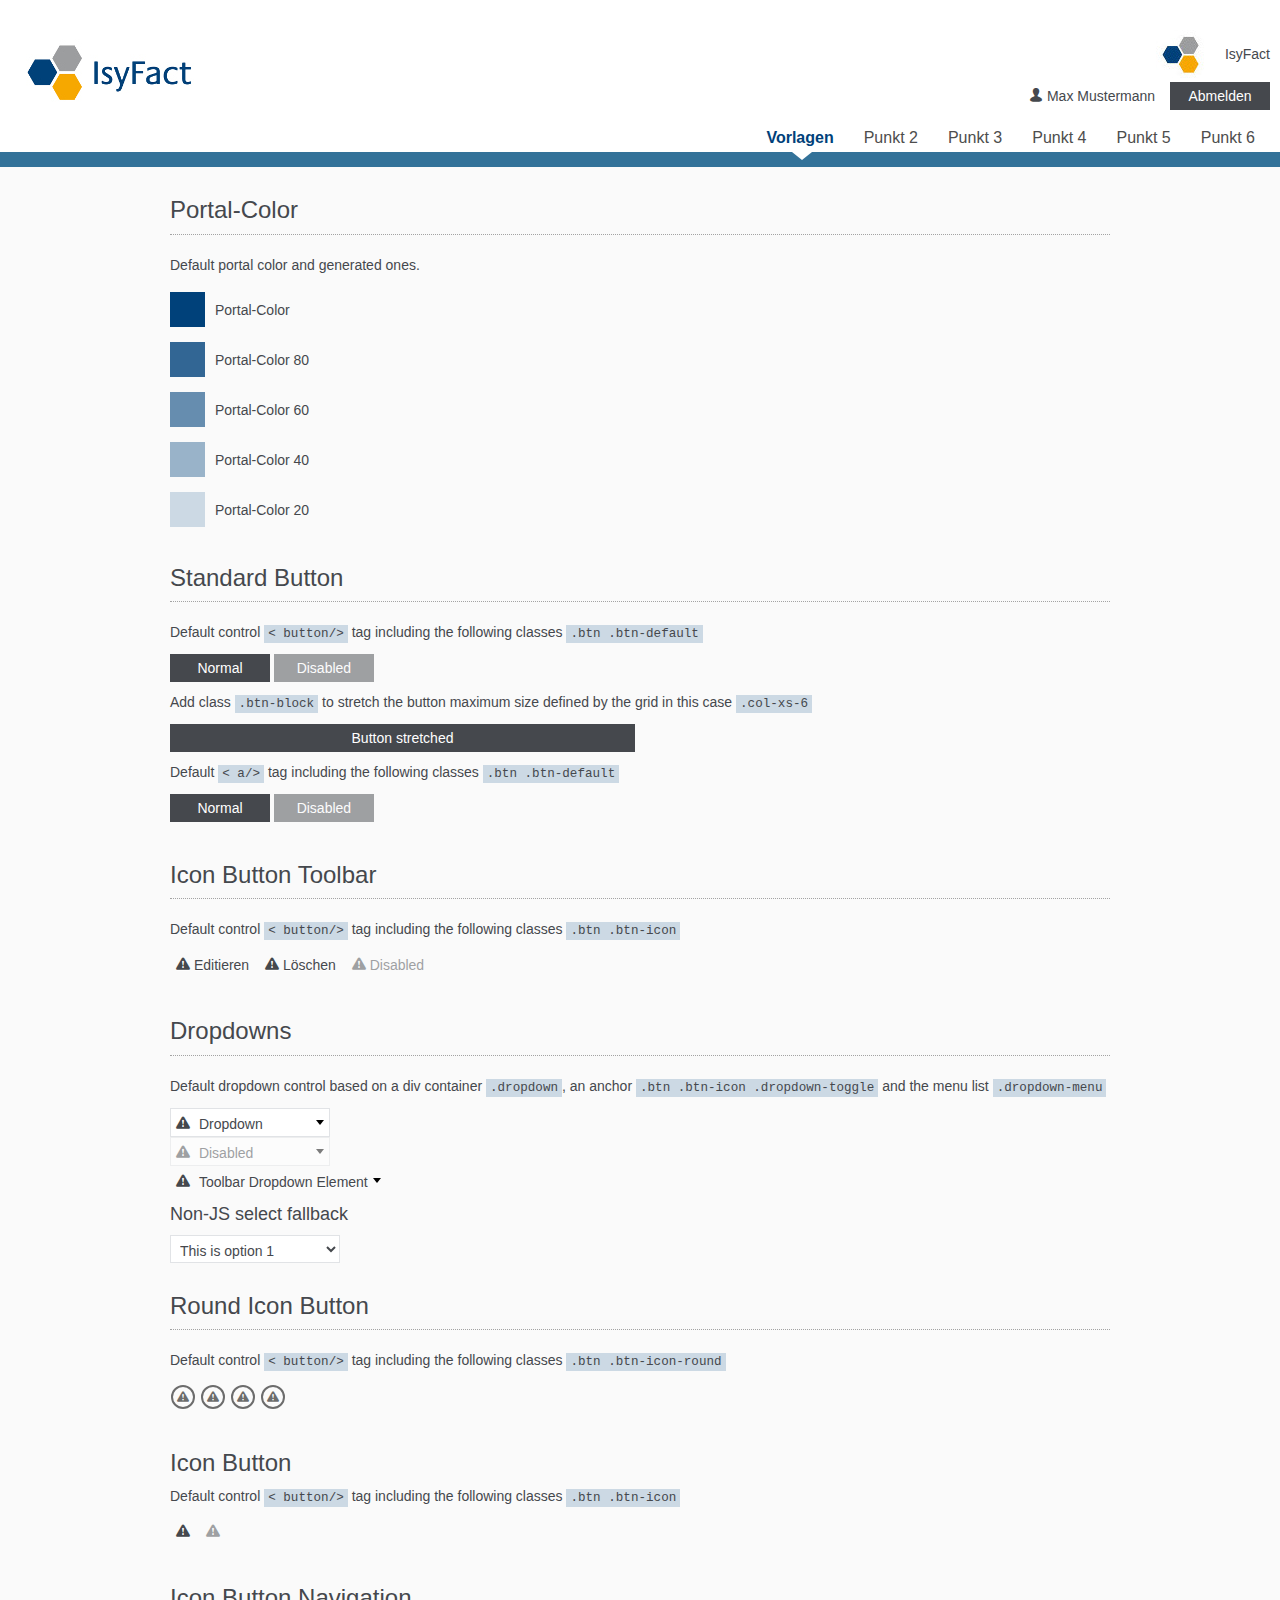
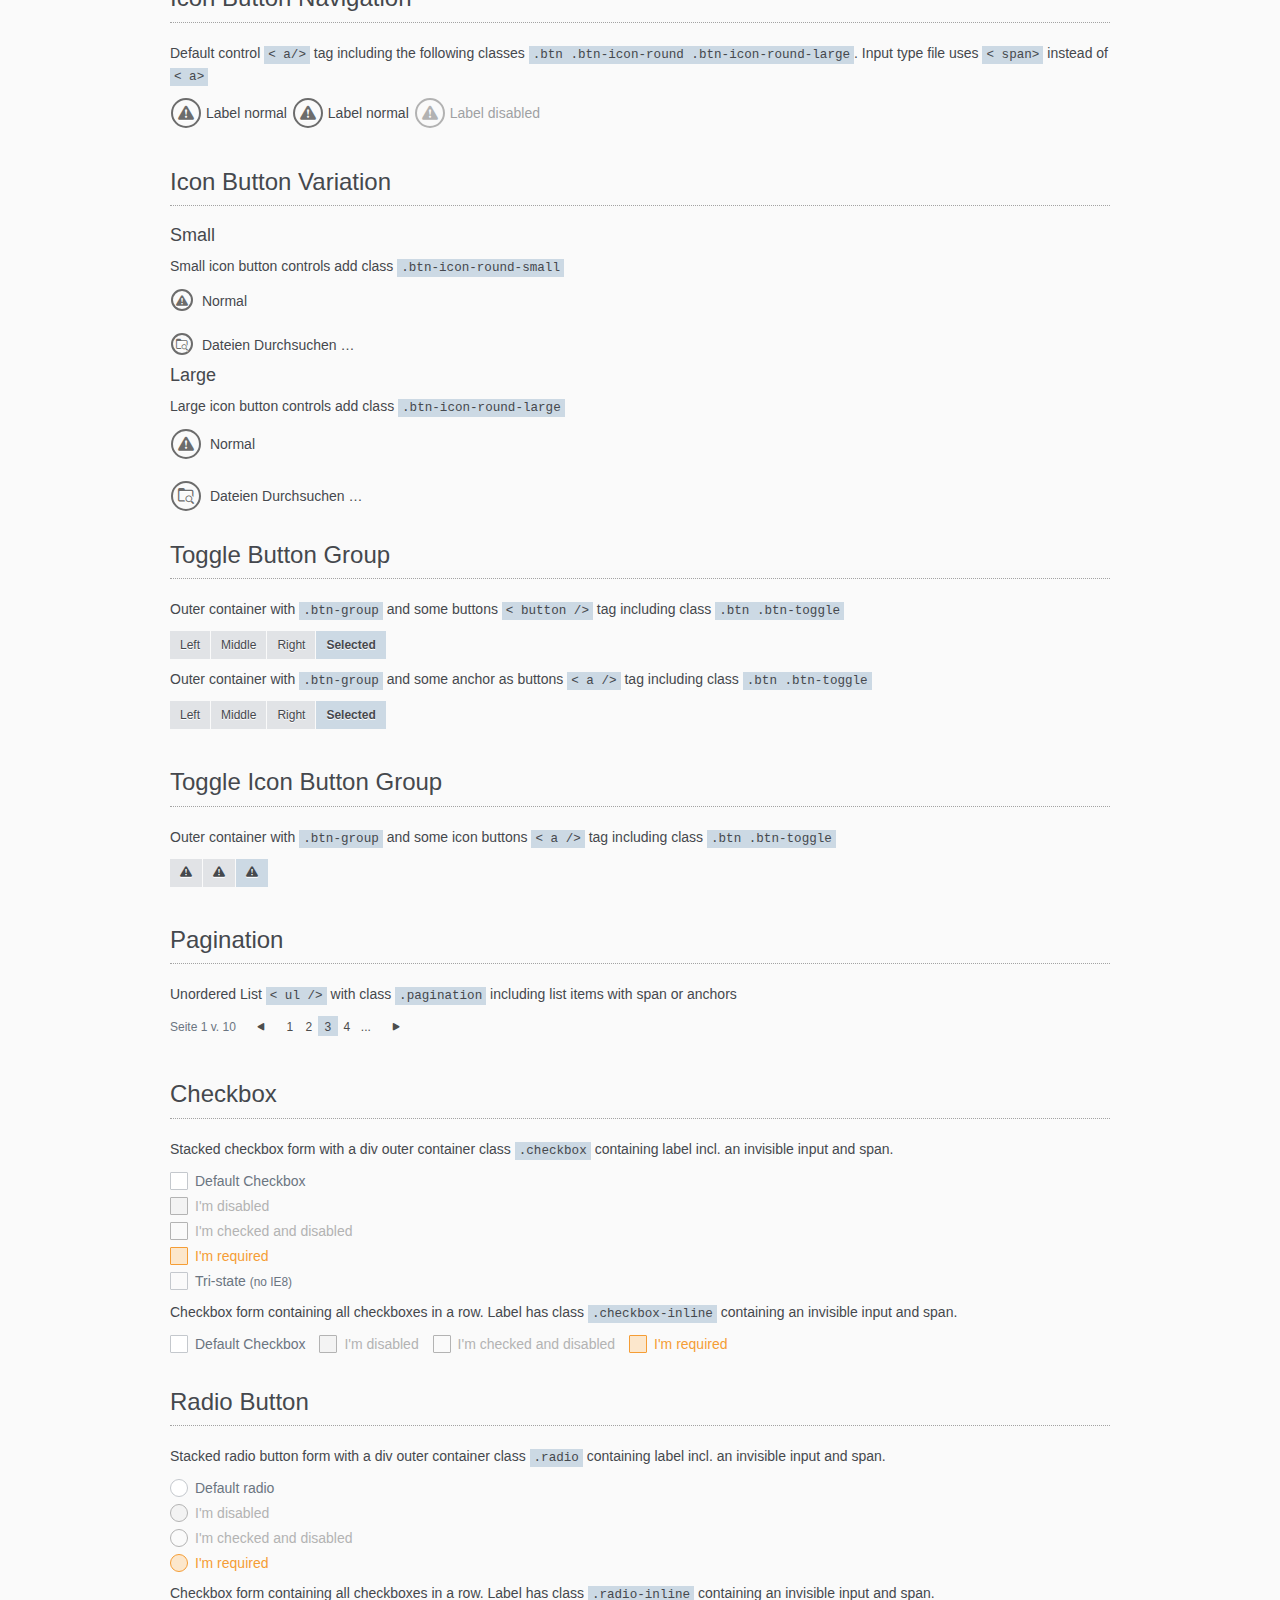
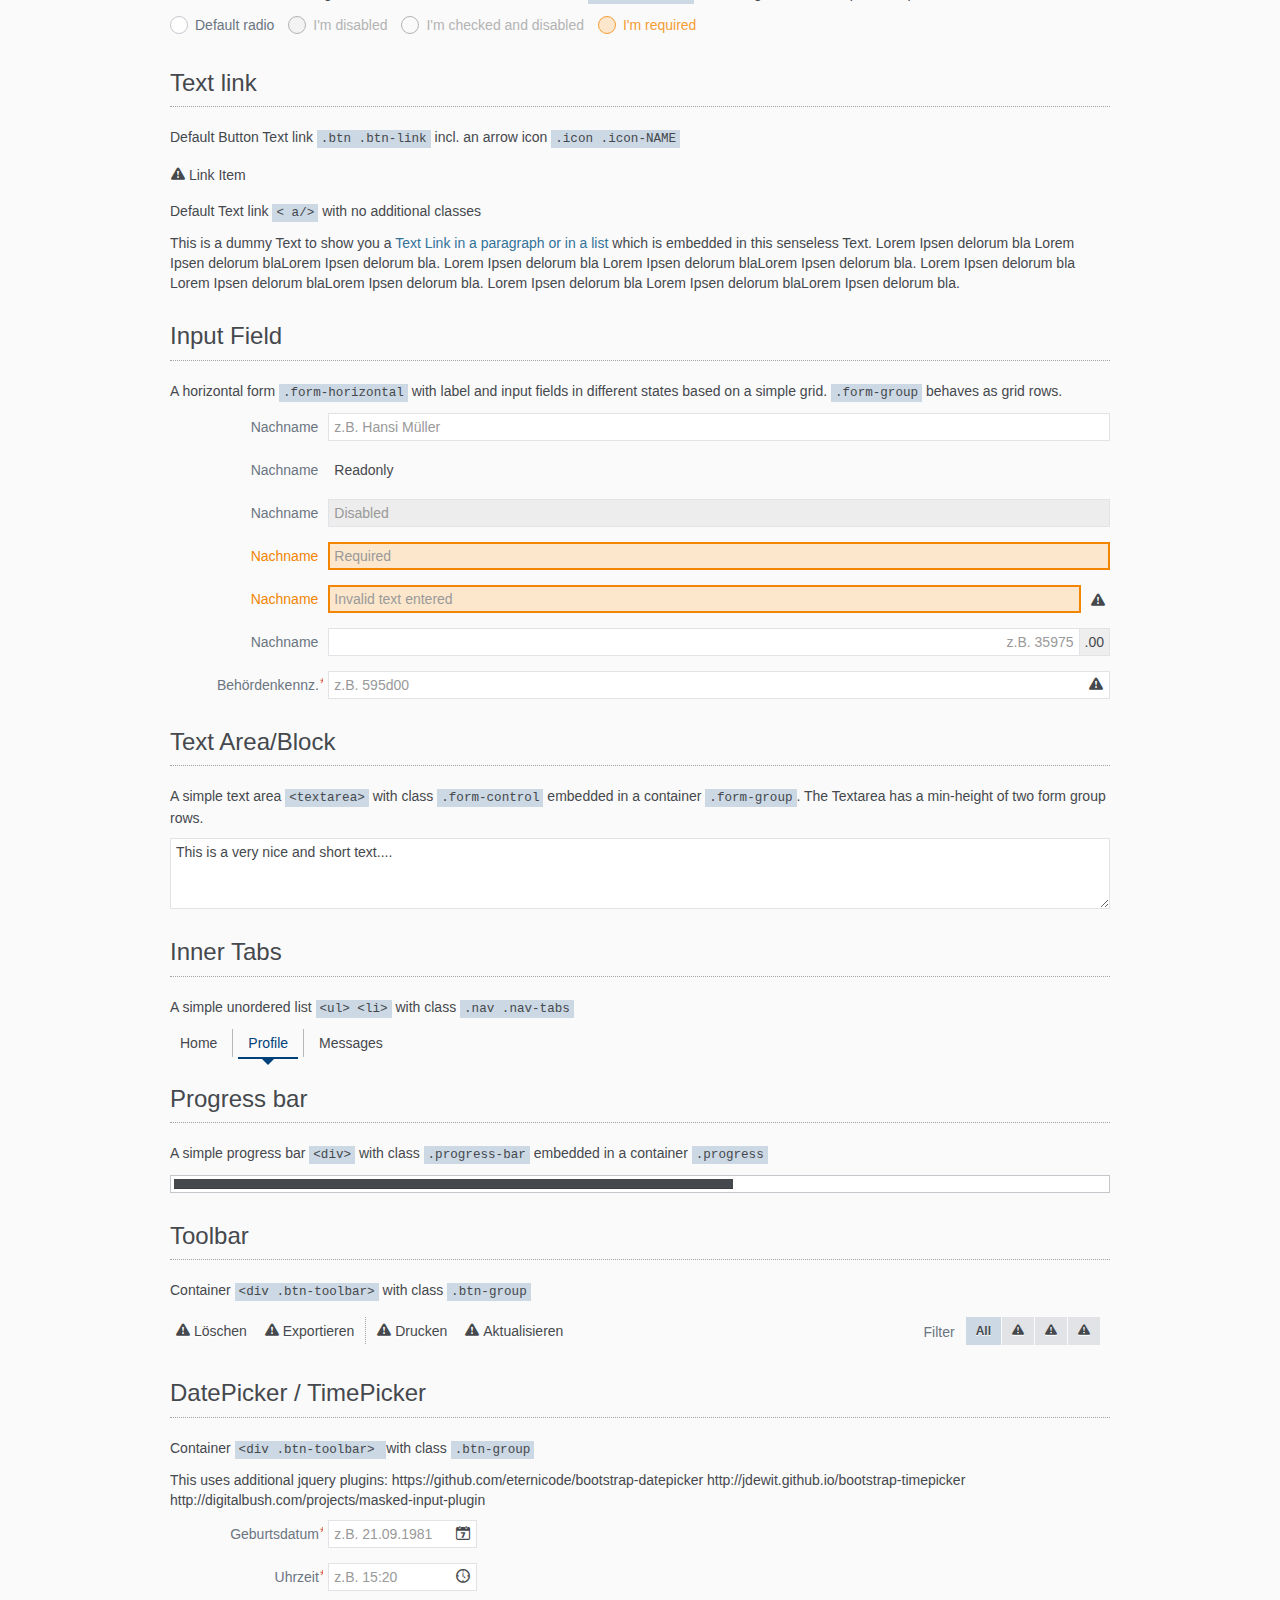
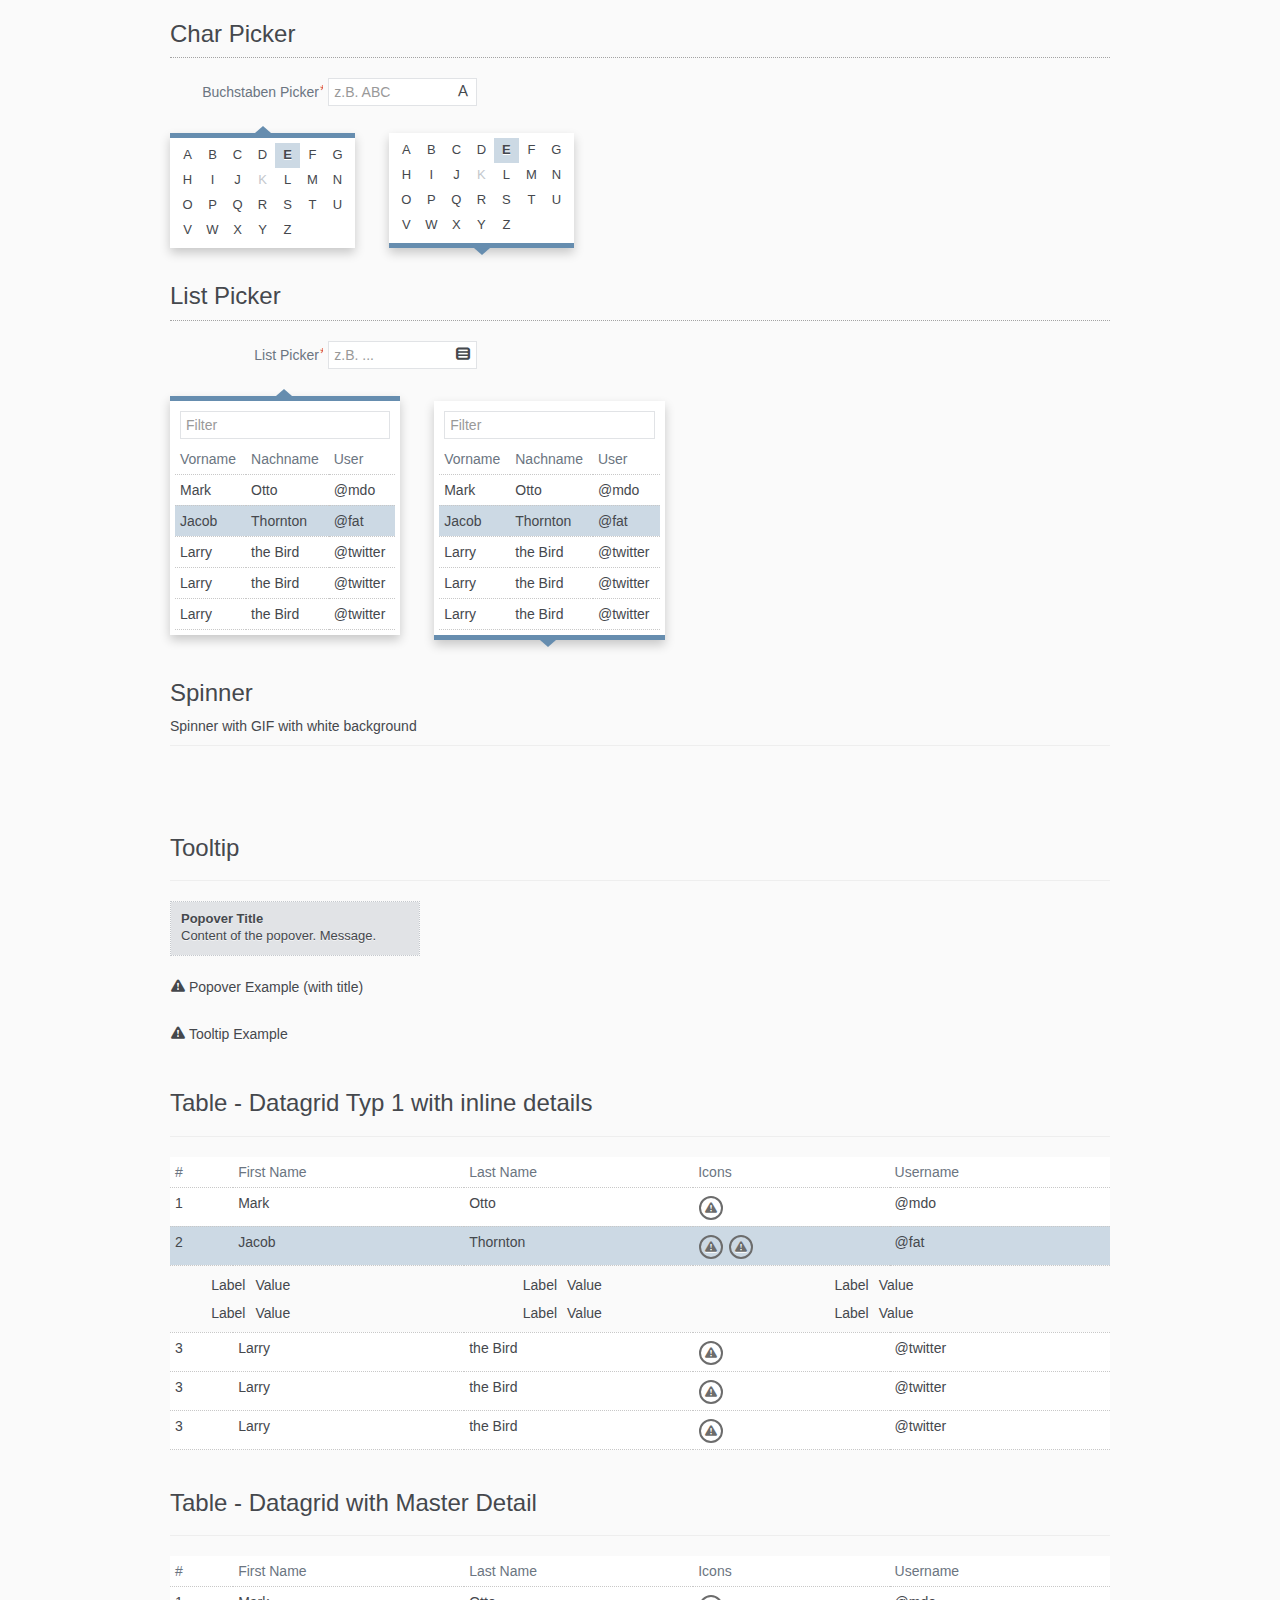
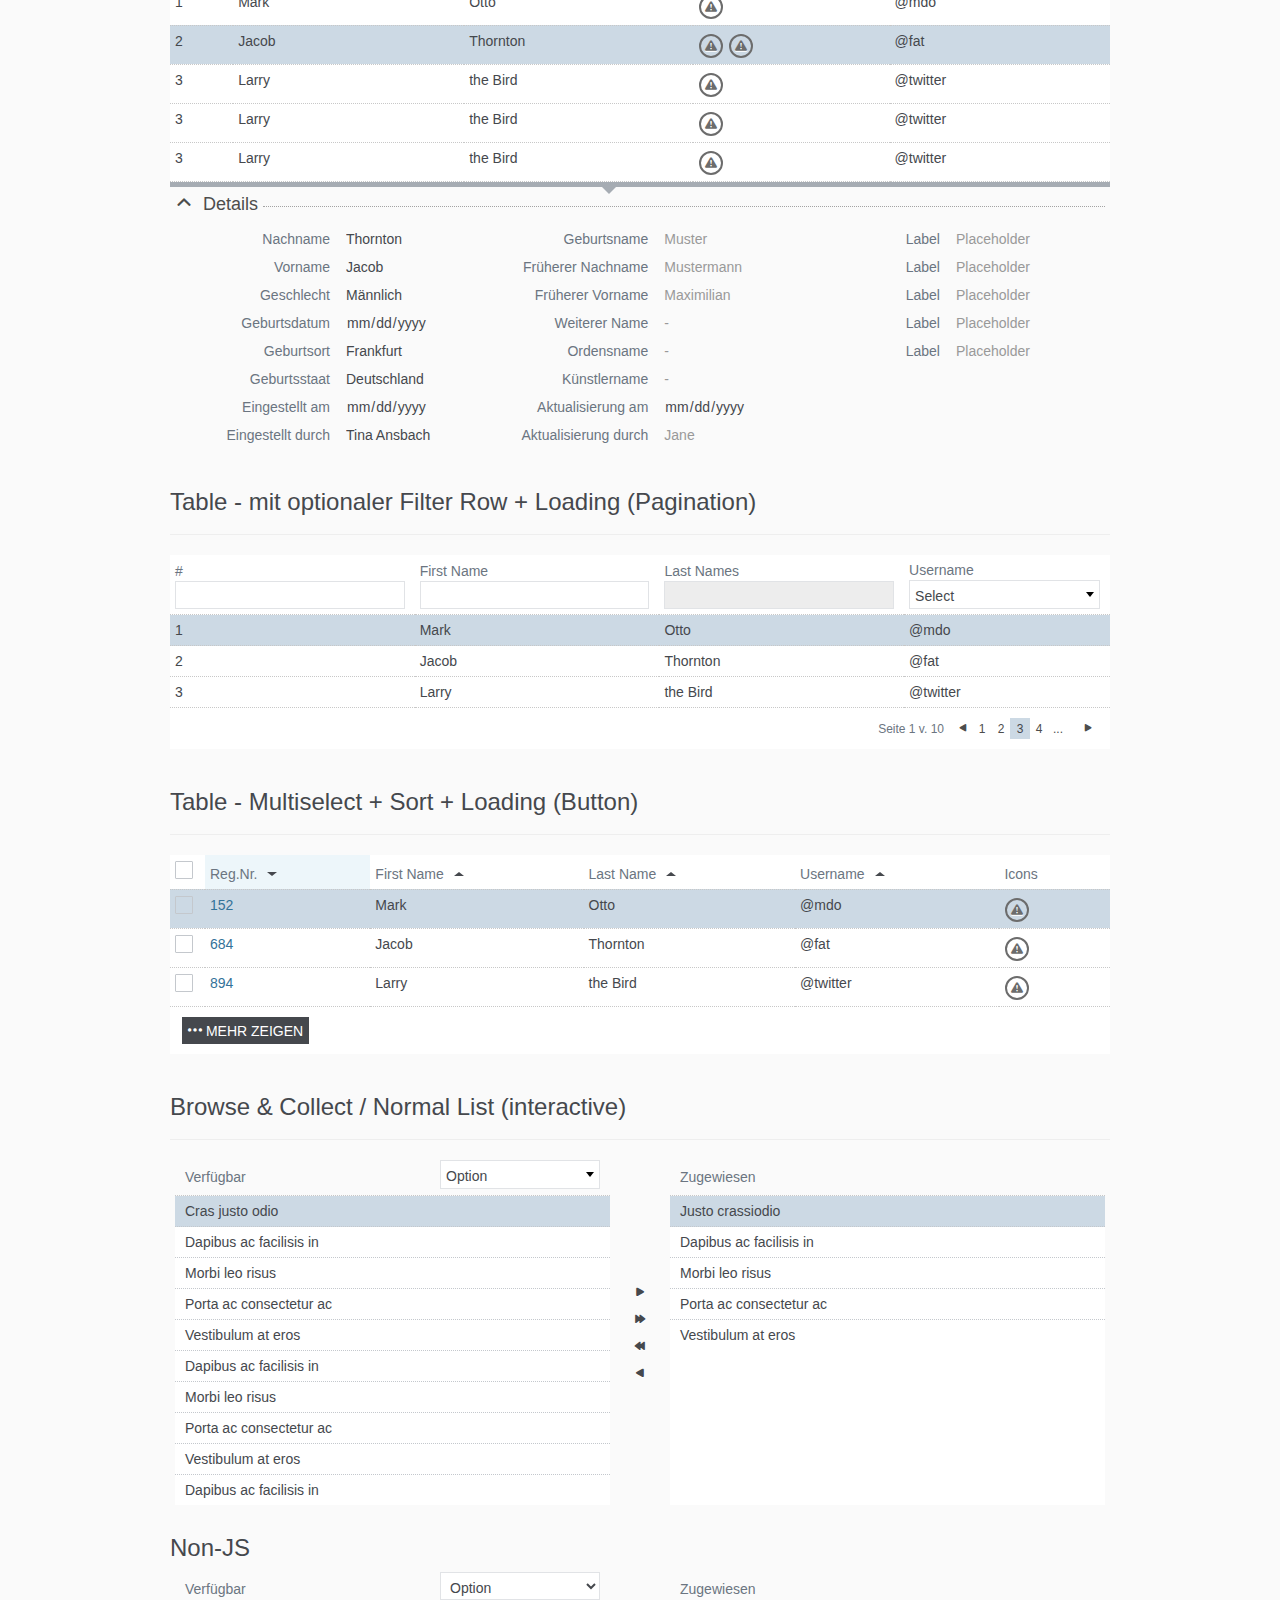
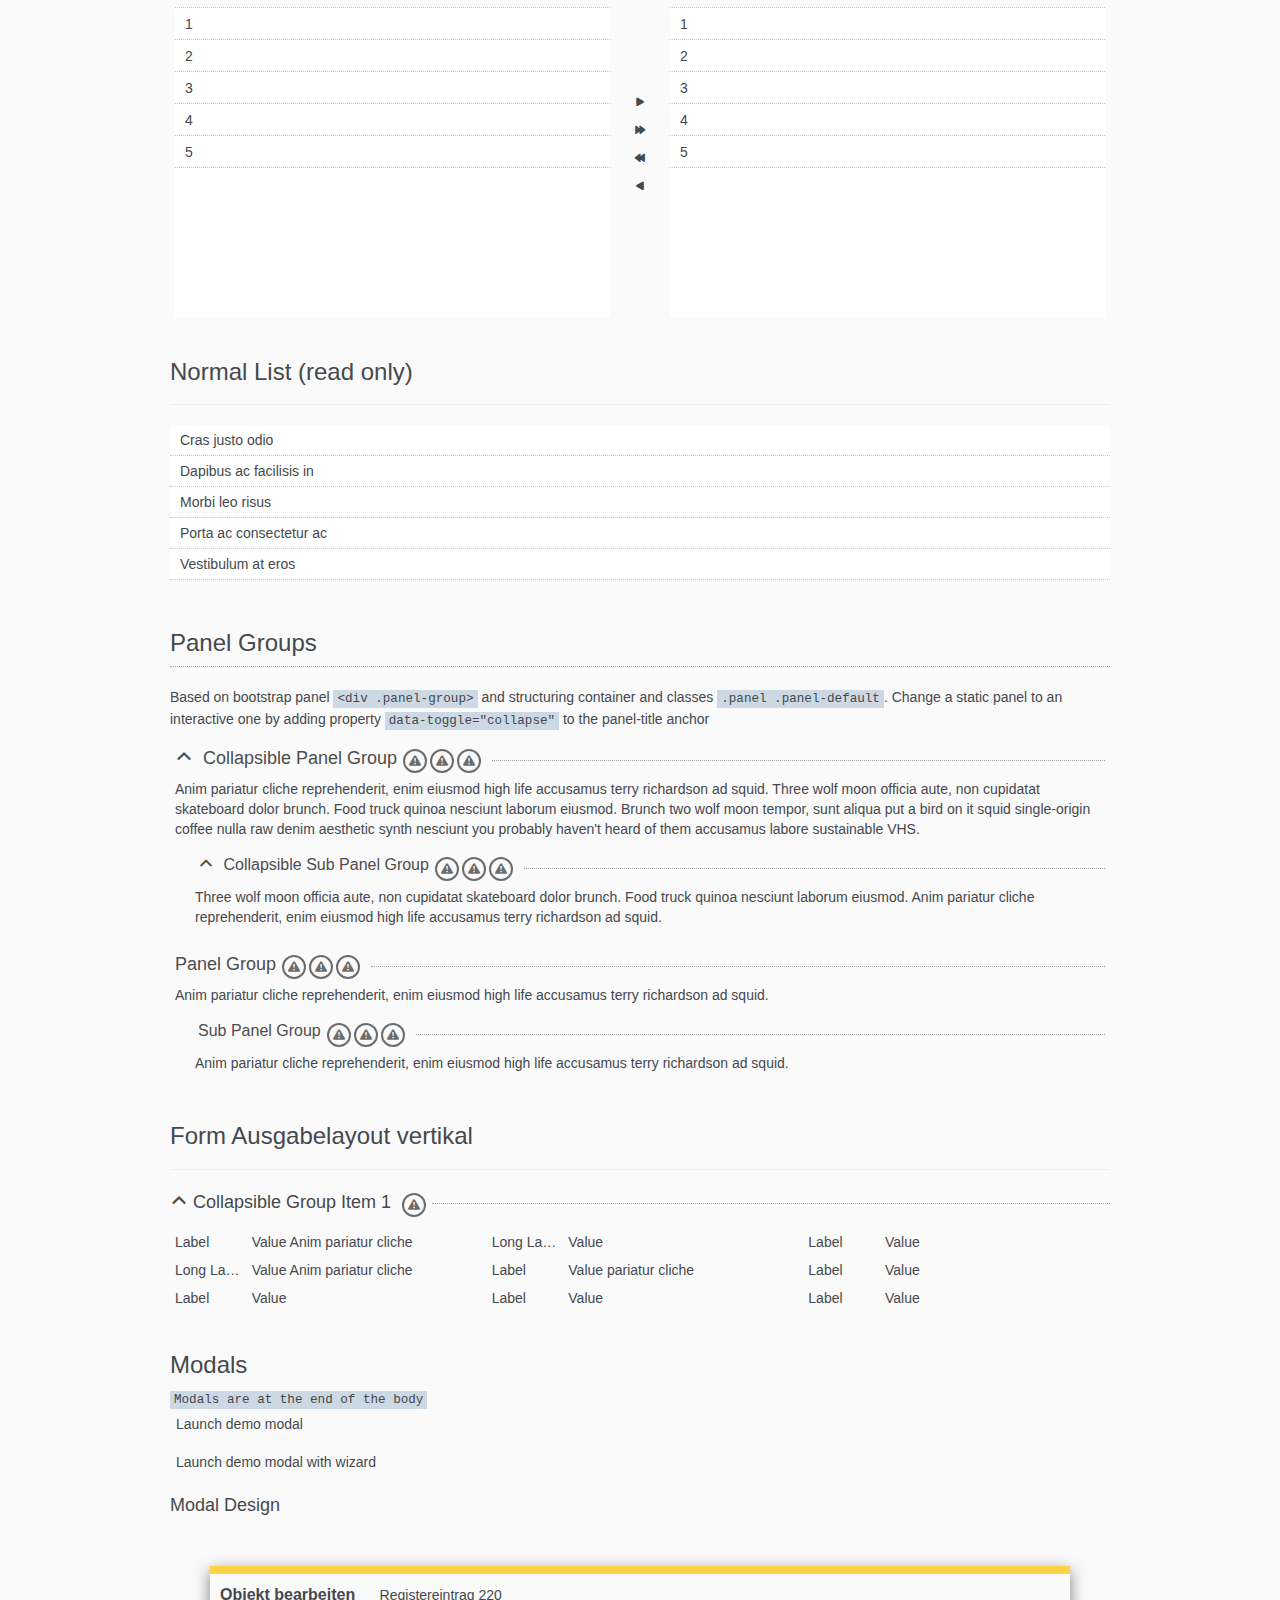
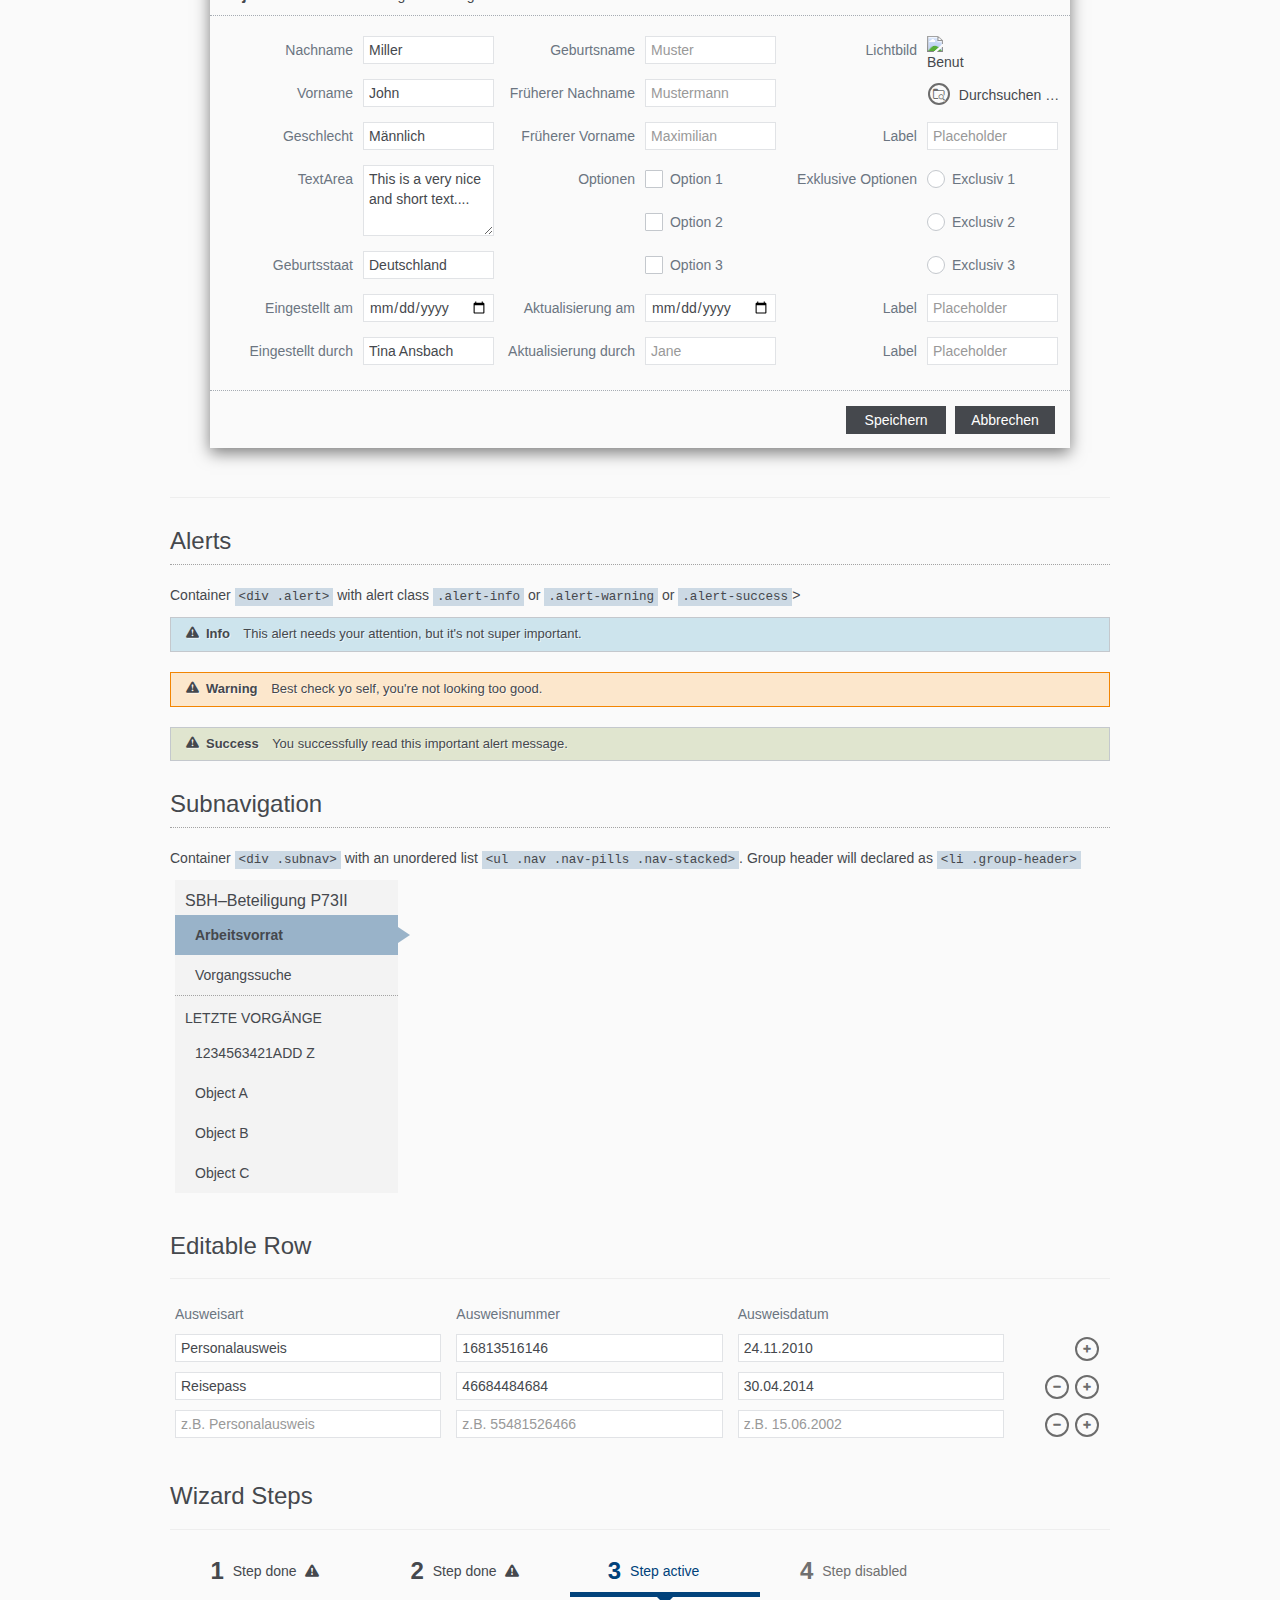
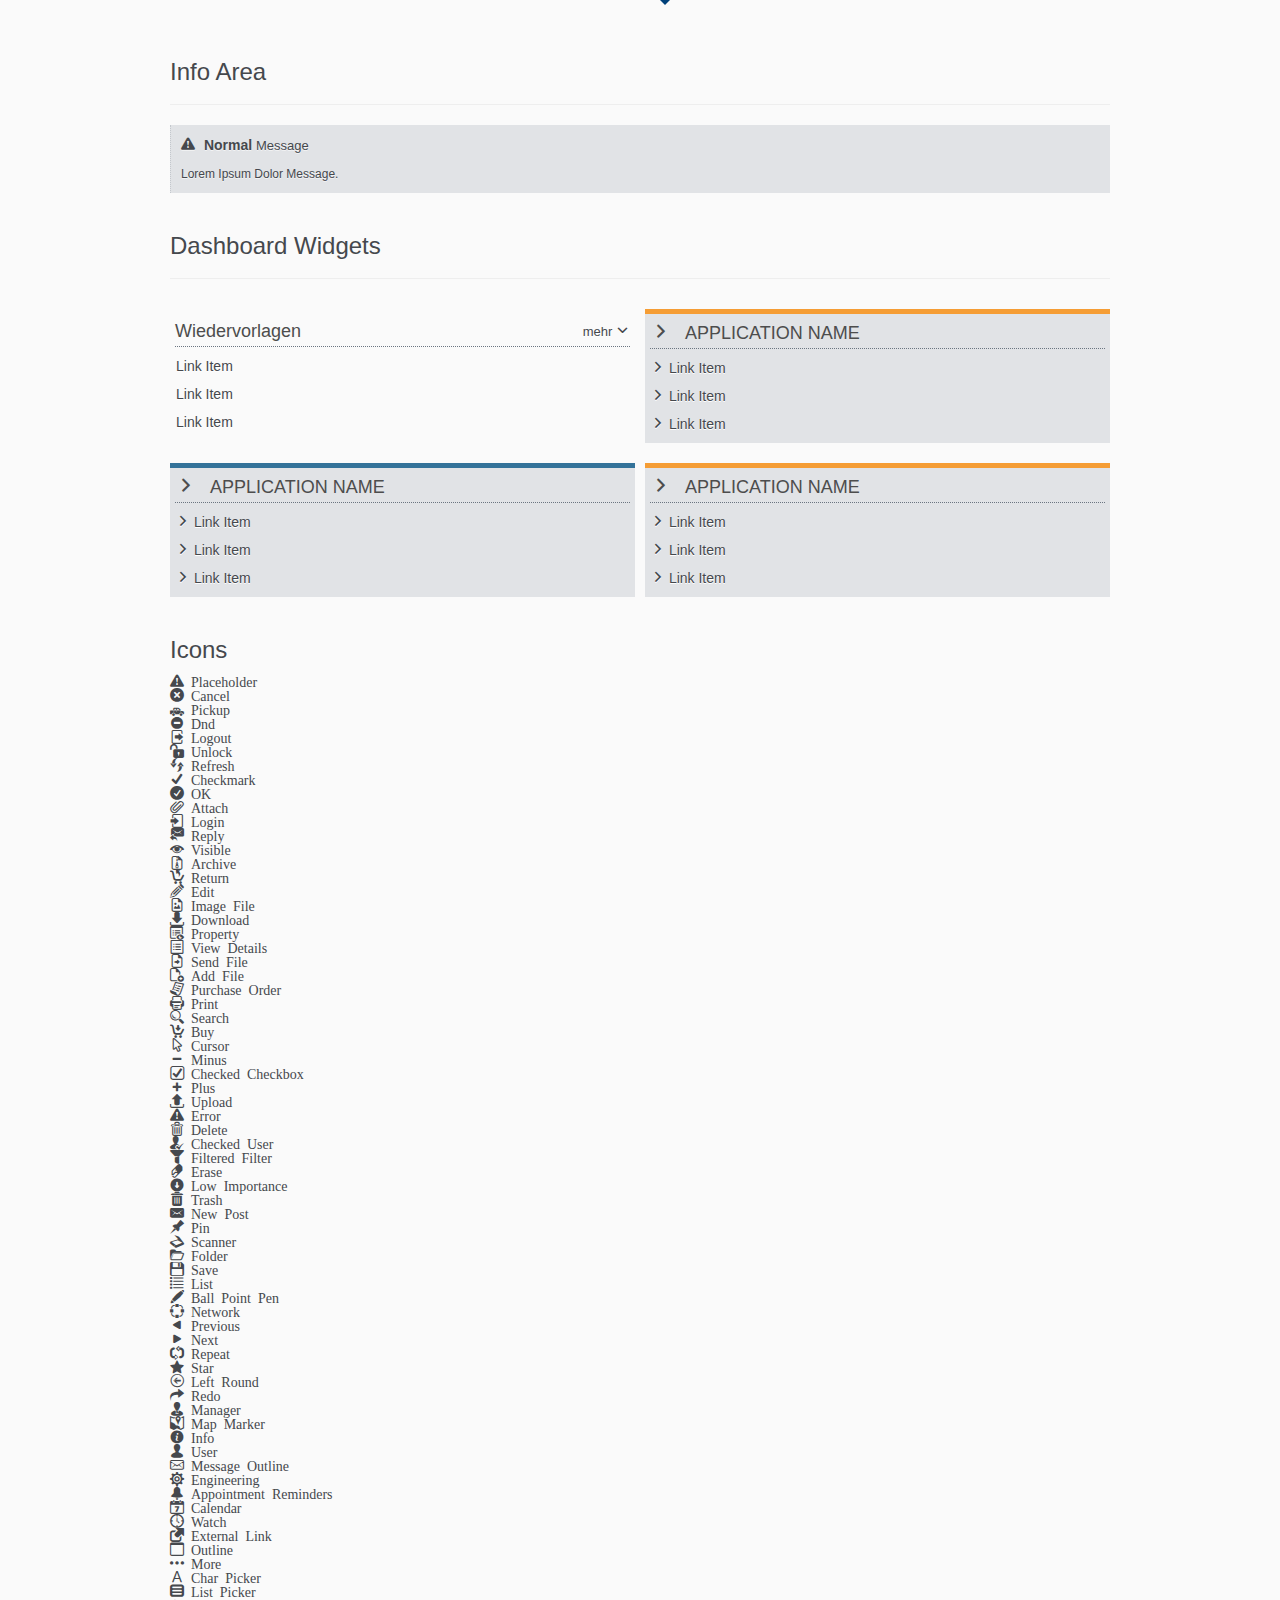
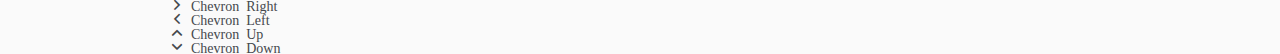
==== commit 0019356f: "Ergosign-Templates 1.2.3 überführt; Version auf 4.6.0.RC2 angehoben" ====
--- a/isy-webgui/src/main/webapp/ergosigntemplates/index.html
+++ b/isy-webgui/src/main/webapp/ergosigntemplates/index.html
@@ -16,6 +16,7 @@
     <meta name="viewport" content="width=device-width">
 
     <link rel="stylesheet" type="text/css" href="css/styles.css" media="all"/>
+    <link rel="stylesheet" type="text/css" href="css/color.css" media="all"/>
     <script type="text/javascript" src="lib/jquery-1.11.0.js"></script>
     <script type="text/javascript" src="lib/bootstrap.min.js"></script>
     <script type="text/javascript" src="lib/modernizr.js"></script>
@@ -40,14 +41,14 @@
 
     <div class="outer-container">
 
-        <div class="main-header">
-
-            <div class="sr-only">
+        <header class="mainHeader">
+
+            <nav class="sr-only">
                 <ol>
                     <li><a href="#main-nav" title="zur Hauptnavigation springen">zur Hauptnavigation</a></li>
                     <li><a href="#content" title="zum Inhalt der Seite springen">zum Inhalt</a></li>
                 </ol>
-            </div>
+            </nav>
 
             <div class="header-colorbar"></div>
 
@@ -58,7 +59,7 @@
 
                     <div class="brand">
                         <img alt="IsyFact Logo" src="img/isyfactlogo.jpeg">
-                        <span>IsyFact Bundesverwaltungsamt</span>
+                        <span>IsyFact</span>
                     </div>
 
                     <form class="form-horizontal" role="form">
@@ -78,9 +79,8 @@
                 </div>
             </div>
 
-            <div id="main-nav" class="navbar navbar-default" role="navigation">
-
-                <ul class="nav nav-tabs pull-right">
+            <nav id="main-nav" class="navbar navbar-default" role="navigation">
+                <ul class="nav nav-tabs navbar-right" >
 
                     <li class="active">
                         <a href="index.html" aria-haspopup="true" aria-owns="submenu-1" aria-controls="submenu-1" aria-expanded="false">Vorlagen</a>
@@ -96,42 +96,42 @@
                         </ul>
 
                         <div class="navbar-submenu">
-                            <div class="row row-df">
-                                <div class="col-lg-3">
+                            <div class="row">
+                                <div class="hidden-xs col-sm-4 col-lg-3">
                                     <div class="submenu-text">
                                         <span class="icon icon-placeholder "></span>
                                         <p>Lorem ipsum dolor sit amet candellarin blarum Lorem ipsum dolor sit amet candellarin
                                             blarum Lorem ipsum dolor sit amet candellarin blarum</p>
                                     </div>
                                 </div>
-                                <div class="col-lg-7">
-                                    <div class="row row-df">
-                                        <div class="col-lg-4">
+                                <div class="col-sm-8 col-lg-7">
+                                    <div class="row">
+                                        <div class="col-sm-4">
                                             <a href="index.html">Steuerelementübersicht</a>
                                         </div>
-                                        <div class="col-lg-4">
+                                        <div class="col-sm-4">
                                             <a href="page-details.html" >Detailseite</a>
                                         </div>
-                                        <div class="col-lg-4">
+                                        <div class="col-sm-4">
                                             <a href="page-modal-edit-data.html">Modaler Bearbeitungsdialog</a>
                                         </div>
                                     </div>
-                                    <div class="row row-df">
-                                        <div class="col-lg-4">
+                                    <div class="row">
+                                        <div class="col-sm-4">
                                             <a href="page-nojs-edit-data.html">Bearbeitungsseite ohne Javascript</a>
                                         </div>
-                                        <div class="col-lg-4">
+                                        <div class="col-sm-4">
                                             <a href="page-search-result.html">Suchergebnisse</a>
                                         </div>
-                                        <div class="col-lg-4">
+                                        <div class="col-sm-4">
                                             <a href="page-dashboard.html">Dashboard</a>
                                         </div>
                                     </div>
-                                    <div class="row row-df">
-                                        <div class="col-lg-4">
+                                    <div class="row">
+                                        <div class="col-sm-4">
                                             <a href="page-modal-wizard.html">Modaler Wizard-Dialog</a>
                                         </div>
-                                        <div class="col-lg-4">
+                                        <div class="col-sm-4">
                                             <a href="page-search-result-print.html">Suchergebnisse Print</a>
                                         </div>
                                     </div>
@@ -152,34 +152,34 @@
                             <li><a href="/subpage">Unterpunkt F</a></li>
                         </ul>
                         <div class="navbar-submenu orange">
-                            <div class="row row-df">
-                                <div class="col-lg-3">
+                            <div class="row">
+                                <div class="hidden-xs col-sm-4 col-lg-3">
                                     <div class="submenu-text">
                                         <span class="icon icon-placeholder "></span>
                                         <p>Lorem ipsum dolor sit amet candellarin blarum Lorem ipsum dolor sit amet candellarin
                                             blarum Lorem ipsum dolor sit amet candellarin blarum</p>
                                     </div>
                                 </div>
-                                <div class="col-lg-7">
-                                    <div class="row row-df">
-                                        <div class="col-lg-4">
+                                <div class="col-sm-8 col-lg-7">
+                                    <div class="row">
+                                        <div class="col-sm-4">
                                             <a href="/subpage">Submenu A</a>
                                         </div>
-                                        <div class="col-lg-4">
+                                        <div class="col-sm-4">
                                             <a href="/subpage">Submenu B</a>
                                         </div>
-                                        <div class="col-lg-4">
+                                        <div class="col-sm-4">
                                             <a href="/subpage">Submenu C</a>
                                         </div>
                                     </div>
-                                    <div class="row row-df">
-                                        <div class="col-lg-4">
+                                    <div class="row">
+                                        <div class="col-sm-4">
                                             <a href="/subpage">Submenu D</a>
                                         </div>
-                                        <div class="col-lg-4">
+                                        <div class="col-sm-4">
                                             <a href="/subpage">Submenu E</a>
                                         </div>
-                                        <div class="col-lg-4">
+                                        <div class="col-sm-4">
                                             <a href="/subpage">Submenu F</a>
                                         </div>
                                     </div>
@@ -200,31 +200,31 @@
                         </ul>
 
                         <div class="navbar-submenu green">
-                            <div class="row row-df">
-                                <div class="col-lg-3">
+                            <div class="row">
+                                <div class="hidden-xs col-sm-4 col-lg-3">
                                     <div class="submenu-text">
                                         <span class="icon icon-placeholder "></span>
                                         <p>Lorem ipsum dolor sit amet candellarin blarum Lorem ipsum dolor sit amet candellarin
                                             blarum Lorem ipsum dolor sit amet candellarin blarum</p>
                                     </div>
                                 </div>
-                                <div class="col-lg-7">
-                                    <div class="row row-df">
-                                        <div class="col-lg-4">
+                                <div class="col-sm-8 col-lg-7">
+                                    <div class="row">
+                                        <div class="col-sm-4">
                                             <a href="/subpage">Submenu A</a>
                                         </div>
-                                        <div class="col-lg-4">
+                                        <div class="col-sm-4">
                                             <a href="/subpage">Submenu B</a>
                                         </div>
-                                        <div class="col-lg-4">
+                                        <div class="col-sm-4">
                                             <a href="/subpage">Submenu C</a>
                                         </div>
                                     </div>
-                                    <div class="row row-df">
-                                        <div class="col-lg-4">
+                                    <div class="row">
+                                        <div class="col-sm-4">
                                             <a href="/subpage">Submenu D</a>
                                         </div>
-                                        <div class="col-lg-4">
+                                        <div class="col-sm-4">
                                             <a href="/subpage">Submenu E</a>
                                         </div>
                                     </div>
@@ -243,28 +243,28 @@
                         </ul>
 
                         <div class="navbar-submenu lightBlue">
-                            <div class="row row-df">
-                                <div class="col-lg-3">
+                            <div class="row">
+                                <div class="hidden-xs col-sm-4 col-lg-3">
                                     <div class="submenu-text">
                                         <span class="icon icon-placeholder "></span>
                                         <p>Lorem ipsum dolor sit amet candellarin blarum Lorem ipsum dolor sit amet candellarin
                                             blarum Lorem ipsum dolor sit amet candellarin blarum</p>
                                     </div>
                                 </div>
-                                <div class="col-lg-7">
-                                    <div class="row row-df">
-                                        <div class="col-lg-4">
+                                <div class="col-sm-8 col-lg-7">
+                                    <div class="row">
+                                        <div class="col-sm-4">
                                             <a href="/subpage">Submenu A</a>
                                         </div>
-                                        <div class="col-lg-4">
+                                        <div class="col-sm-4">
                                             <a href="/subpage">Submenu B</a>
                                         </div>
-                                        <div class="col-lg-4">
+                                        <div class="col-sm-4">
                                             <a href="/subpage">Submenu C</a>
                                         </div>
                                     </div>
-                                    <div class="row row-df">
-                                        <div class="col-lg-4">
+                                    <div class="row">
+                                        <div class="col-sm-4">
                                             <a href="/subpage">Submenu D</a>
                                         </div>
                                     </div>
@@ -281,17 +281,17 @@
                         </ul>
 
                         <div class="navbar-submenu yellow">
-                            <div class="row row-df">
-                                <div class="col-lg-3">
+                            <div class="row">
+                                <div class="hidden-xs col-sm-4 col-lg-3">
                                     <div class="submenu-text">
                                         <span class="icon icon-placeholder "></span>
                                         <p>Lorem ipsum dolor sit amet candellarin blarum Lorem ipsum dolor sit amet candellarin
                                             blarum Lorem ipsum dolor sit amet candellarin blarum</p>
                                     </div>
                                 </div>
-                                <div class="col-lg-7">
-                                    <div class="row row-df">
-                                        <div class="col-lg-4">
+                                <div class="col-sm-8 col-lg-7">
+                                    <div class="row">
+                                        <div class="col-sm-4">
                                             <a href="/subpage">Submenu A</a>
                                         </div>
                                     </div>
@@ -308,17 +308,17 @@
                         </ul>
 
                         <div class="navbar-submenu red">
-                            <div class="row row-df">
-                                <div class="col-lg-3">
+                            <div class="row">
+                                <div class="hidden-xs col-sm-4 col-lg-3">
                                     <div class="submenu-text">
                                         <span class="icon icon-placeholder "></span>
                                         <p>Lorem ipsum dolor sit amet candellarin blarum Lorem ipsum dolor sit amet candellarin
                                             blarum Lorem ipsum dolor sit amet candellarin blarum</p>
                                     </div>
                                 </div>
-                                <div class="col-lg-7">
-                                    <div class="row row-df">
-                                        <div class="col-lg-4">
+                                <div class="col-sm-8 col-lg-7">
+                                    <div class="row">
+                                        <div class="col-sm-4">
                                             <a href="/subpage">Submenu A</a>
                                         </div>
                                     </div>
@@ -330,1509 +330,1479 @@
                 </ul>
 
                 <div class="navbar-color"></div>
-            </div>
-        </div>
-<div class="container" id="content">
-    <div class="row row-df">
-
-        <h3>Standard Button</h3>
-        <hr>
-        <p>Default control <code>< button/></code> tag including the following classes <code>.btn .btn-default</code> </p>
-        <button type="button" class="btn btn-default">Normal</button>
-        <button type="button" class="btn btn-default disabled" disabled="disabled">Disabled</button>
-        <p>Add class <code>.btn-block</code> to stretch the button maximum size defined by the grid in this case <code>.col-lg-6</code></p>
-        <div class="row row-df">
-            <div class="col-lg-6">
-                <button type="button" class="btn btn-default btn-block">Button stretched</button>
-            </div>
-        </div>
-        <p>Default <code>< a/></code> tag including the following classes <code>.btn .btn-default</code> </p>
-        <a class="btn btn-default">Normal</a>
-        <a class="btn btn-default disabled">Disabled</a>
-
-
-        <h3>Icon Button Toolbar</h3>
-        <hr>
-        <p>Default control <code>< button/></code> tag including the following classes <code>.btn .btn-icon</code> </p>
-
-        <button type="button" class="btn btn-icon">
-            <span class="icon icon-placeholder"></span>
-            <span>Editieren</span>
-        </button>
-
-        <button type="button" class="btn btn-icon">
-            <span class="icon icon-placeholder"></span>
-            <span>L&ouml;schen</span>
-        </button>
-
-        <button type="button" class="btn btn-icon" disabled="disabled">
-            <span class="icon icon-placeholder"></span>
-            <span>Disabled</span>
-        </button>
-
-
-        <h3>Dropdowns</h3>
-        <hr>
-        <p>Default dropdown control based on a div container <code>.dropdown</code>, an anchor <code>.btn .btn-icon .dropdown-toggle</code> and the menu list <code>.dropdown-menu</code> </p>
-        <div class="dropdown">
-            <a id="dropdownMenu1" href="#" role="button" class="btn btn-icon dropdown-toggle" data-toggle="dropdown">
-                <span class="icon icon-placeholder"></span> Dropdown
-                <b class="caret"></b>
-            </a>
-            <ul class="dropdown-menu" role="menu" aria-labelledby="dropdownMenu1">
-                <li class="selected" role="presentation"><a role="menuitem" tabindex="-1" href="#">Action</a></li>
-                <li role="presentation"><a role="menuitem" tabindex="-1" href="#">Another action</a></li>
-                <li role="presentation"><a role="menuitem" tabindex="-1" href="#">Something else here</a></li>
-                <li role="presentation"><a role="menuitem" tabindex="-1" href="#">4th link</a></li>
-            </ul>
-        </div>
-
-        <br>
-
-        <div class="dropdown">
-            <a id="dropdownMenu2" href="#" role="button" class="btn btn-icon dropdown-toggle"
-               disabled="disabled" data-toggle="dropdown">
-                <span class="icon icon-placeholder"></span> Disabled
-                <b class="caret"></b>
-            </a>
-            <ul class="dropdown-menu" role="menu" aria-labelledby="dropdownMenu2">
-                <li class="active" role="presentation"><a role="menuitem" tabindex="-1" href="#">Action</a></li>
-                <li role="presentation"><a role="menuitem" tabindex="-1" href="#">Another action</a></li>
-                <li role="presentation"><a role="menuitem" tabindex="-1" href="#">Something else here</a></li>
-                <li role="presentation"><a role="menuitem" tabindex="-1" href="#">Separated link</a></li>
-            </ul>
-        </div>
-
-        <br>
-
-        <div class="dropdown">
-            <a id="dropdownMenu3" href="#" role="button" class="btn btn-icon-toolbar dropdown-toggle" data-toggle="dropdown">
-                <span class="icon icon-placeholder"></span> Toolbar Dropdown Element
-                <b class="caret"></b>
-            </a>
-            <ul class="dropdown-menu" role="menu" aria-labelledby="dropdownMenu3">
-                <li class="selected" role="presentation"><a role="menuitem" tabindex="-1" href="#">Action</a></li>
-                <li role="presentation"><a role="menuitem" tabindex="-1" href="#">Another action</a></li>
-                <li role="presentation"><a role="menuitem" tabindex="-1" href="#">Something else here</a></li>
-                <li role="presentation"><a role="menuitem" tabindex="-1" href="#">4th link</a></li>
-            </ul>
-        </div>
-
-
-        <h4>Non-JS select fallback</h4>
-        <select class="form-control">
-            <option selected="selected">This is option 1</option>
-            <option>This is option 2</option>
-            <option>This is on other option</option>
-            <option>This is option 4</option>
-            <option>This is option 5</option>
-        </select>
-
-
-
-        <h3>Round Icon Button </h3>
-        <hr>
-        <p>Default control <code>< button/></code> tag including the following classes <code>.btn .btn-icon-round</code> </p>
-            <button type="button" class="btn btn-icon-round">
-                <span class="icon icon-placeholder"></span>
-            </button>
-
-            <button type="button" class="btn btn-icon-round">
-                <span class="icon icon-placeholder"></span>
-            </button>
-
-            <button type="button" class="btn btn-icon-round">
-                <span class="icon icon-placeholder"></span>
-            </button>
-
-            <button type="button" class="btn btn-icon-round">
-                <span class="icon icon-placeholder"></span>
-            </button>
-
-
-        <h3> Icon Button </h3>
-        <p>Default control <code>< button/></code> tag including the following classes <code>.btn .btn-icon</code></p>
-        <button type="button" class="btn btn-icon"><span class="icon icon-placeholder"></span></button>
-        <button type="button" class="btn btn-icon disabled" disabled><span class="icon icon-placeholder"></span></button>
-
-
-        <h3>Icon Button Navigation </h3>
-        <hr>
-        <p>Default control <code>< a/></code> tag including the following classes <code>.btn .btn-icon-round .btn-icon-round-large</code>. Input type file uses <code>< span></code> instead of <code>< a></code></code> </p>
-        <a class="btn btn-icon-round btn-icon-round-large">
-            <span class="icon icon-placeholder"></span>Label normal
+            </nav>
+        </header>
+<main class="container" id="content">
+
+    <h3>Portal-Color</h3>
+    <hr>
+    <p>Default portal color and generated ones.</p>
+    <ul class="portal-color-list">
+        <li class="portal-color ">Portal-Color</li>
+        <li class="portal-color portal-color-80">Portal-Color 80</li>
+        <li class="portal-color portal-color-60">Portal-Color 60</li>
+        <li class="portal-color portal-color-40">Portal-Color 40</li>
+        <li class="portal-color portal-color-20">Portal-Color 20</li>
+    </ul>
+
+    <h3>Standard Button</h3>
+    <hr>
+    <p>Default control <code>< button/></code> tag including the following classes <code>.btn .btn-default</code></p>
+    <button type="button" class="btn btn-default">Normal</button>
+    <button type="button" class="btn btn-default disabled" disabled="disabled">Disabled</button>
+    <p>Add class <code>.btn-block</code> to stretch the button maximum size defined by the grid in this case <code>.col-xs-6</code>
+    </p>
+    <div class="row">
+        <div class="col-xs-6">
+            <button type="button" class="btn btn-default btn-block">Button stretched</button>
+        </div>
+    </div>
+    <p>Default <code>< a/></code> tag including the following classes <code>.btn .btn-default</code></p>
+    <a class="btn btn-default">Normal</a>
+    <a class="btn btn-default disabled">Disabled</a>
+
+
+    <h3>Icon Button Toolbar</h3>
+    <hr>
+    <p>Default control <code>< button/></code> tag including the following classes <code>.btn .btn-icon</code></p>
+
+    <button type="button" class="btn btn-icon">
+        <span class="icon icon-placeholder"></span>
+        <span>Editieren</span>
+    </button>
+
+    <button type="button" class="btn btn-icon">
+        <span class="icon icon-placeholder"></span>
+        <span>L&ouml;schen</span>
+    </button>
+
+    <button type="button" class="btn btn-icon" disabled="disabled">
+        <span class="icon icon-placeholder"></span>
+        <span>Disabled</span>
+    </button>
+
+
+    <h3>Dropdowns</h3>
+    <hr>
+    <p>Default dropdown control based on a div container <code>.dropdown</code>, an anchor <code>.btn .btn-icon
+            .dropdown-toggle</code> and the menu list <code>.dropdown-menu</code></p>
+    <div class="dropdown">
+        <a id="dropdownMenu1" href="#" role="button" class="btn btn-icon dropdown-toggle" data-toggle="dropdown">
+            <span class="icon icon-placeholder"></span> Dropdown
+            <b class="caret"></b>
         </a>
-        <a class="btn btn-icon-round btn-icon-round-large">
-            <span class="icon icon-placeholder"></span>Label normal
+        <ul class="dropdown-menu" role="menu" aria-labelledby="dropdownMenu1">
+            <li class="selected" role="presentation"><a role="menuitem" tabindex="-1" href="#">Action</a></li>
+            <li role="presentation"><a role="menuitem" tabindex="-1" href="#">Another action</a></li>
+            <li role="presentation"><a role="menuitem" tabindex="-1" href="#">Something else here</a></li>
+            <li role="presentation"><a role="menuitem" tabindex="-1" href="#">4th link</a></li>
+        </ul>
+    </div>
+
+    <br>
+
+    <div class="dropdown">
+        <a id="dropdownMenu2" href="#" role="button" class="btn btn-icon dropdown-toggle"
+           disabled="disabled" data-toggle="dropdown">
+            <span class="icon icon-placeholder"></span> Disabled
+            <b class="caret"></b>
         </a>
-        <a class="btn btn-icon-round btn-icon-round-large disabled">
-            <span class="icon icon-placeholder"></span>Label disabled
+        <ul class="dropdown-menu" role="menu" aria-labelledby="dropdownMenu2">
+            <li class="active" role="presentation"><a role="menuitem" tabindex="-1" href="#">Action</a></li>
+            <li role="presentation"><a role="menuitem" tabindex="-1" href="#">Another action</a></li>
+            <li role="presentation"><a role="menuitem" tabindex="-1" href="#">Something else here</a></li>
+            <li role="presentation"><a role="menuitem" tabindex="-1" href="#">Separated link</a></li>
+        </ul>
+    </div>
+
+    <br>
+
+    <div class="dropdown">
+        <a id="dropdownMenu3" href="#" role="button" class="btn btn-icon-toolbar dropdown-toggle" data-toggle="dropdown">
+            <span class="icon icon-placeholder"></span> Toolbar Dropdown Element
+            <b class="caret"></b>
         </a>
-
-        <h3>Icon Button Variation </h3>
-        <hr>
-        <h4>Small</h4>
-        <p>Small icon button controls add class <code>.btn-icon-round-small</code> </p>
-        <a class="btn btn-icon-round btn-icon-round-small">
-            <span class="icon icon-placeholder"></span>
-            Normal
-        </a>
-        <br>
-        <span class="btn btn-icon-round btn-icon-round-small btn-file">
-            <span class="icon icon-browse-folder"></span>
-            Dateien Durchsuchen …
-            <input type="file">
-        </span>
-
-
-        <h4>Large</h4>
-        <p>Large icon button controls add class <code>.btn-icon-round-large</code> </p>
-        <a class="btn btn-icon-round btn-icon-round-large">
-            <span class="icon icon-placeholder"></span>
-            Normal
-        </a>
-        <br>
-        <span class="btn btn-icon-round btn-icon-round-large btn-file">
-            <span class="icon icon-browse-folder"></span>
-            Dateien Durchsuchen …
-            <input type="file">
-        </span>
-
-
-
-        <h3>Toggle Button Group</h3>
-        <hr>
-        <p>Outer container with <code>.btn-group</code> and some buttons <code>< button /></code> tag including	class <code>.btn .btn-toggle</code> </p>
-        <div class="btn-group">
-            <button type="button" class="btn btn-toggle">Left</button>
-            <button type="button" class="btn btn-toggle">Middle</button>
-            <button type="button" class="btn btn-toggle">Right</button>
-            <button type="button" class="btn btn-toggle active">Selected</button>
-        </div>
-        <p>Outer container with <code>.btn-group</code> and some anchor as buttons <code>< a /></code> tag including class <code>.btn .btn-toggle</code> </p>
-        <div class="btn-group">
-            <a class="btn btn-toggle">Left</a>
-            <a class="btn btn-toggle">Middle</a>
-            <a class="btn btn-toggle">Right</a>
-            <a class="btn btn-toggle active">Selected</a>
-        </div>
-
-
-        <h3>Toggle Icon Button Group</h3>
-        <hr>
-        <p>Outer container with <code>.btn-group</code> and some icon buttons <code>< a /></code> tag including class <code>.btn .btn-toggle</code> </p>
-        <div class="btn-group">
-            <a role="button" class="btn btn-toggle"><span class="icon icon-placeholder"></span></a>
-            <a role="button" class="btn btn-toggle"><span class="icon icon-placeholder"></span></a>
-            <a role="button" class="btn btn-toggle active"><span class="icon icon-placeholder"></span></a>
-        </div>
-
-
-
-        <h3>Pagination</h3>
-        <hr>
-        <p>Unordered List <code> < ul /></code> with class <code>.pagination</code> including list items with span or anchors </p>
-        <ul class="pagination">
-            <li class="pagination-info">
-               <span>Seite 1 v. 10</span>
-            </li>
-            <li><a class="icon icon-previous" href="#" role="button"></a></li>
-            <li><a href="#">1</a></li>
-            <li><a href="#">2</a></li>
-            <li class="active"><a href="#">3</a></li>
-            <li><a href="#">4</a></li>
-            <li><a href="#">...</a></li>
-            <li><a class="icon icon-next" href="#" role="button"></a></li>
+        <ul class="dropdown-menu" role="menu" aria-labelledby="dropdownMenu3">
+            <li class="selected" role="presentation"><a role="menuitem" tabindex="-1" href="#">Action</a></li>
+            <li role="presentation"><a role="menuitem" tabindex="-1" href="#">Another action</a></li>
+            <li role="presentation"><a role="menuitem" tabindex="-1" href="#">Something else here</a></li>
+            <li role="presentation"><a role="menuitem" tabindex="-1" href="#">4th link</a></li>
         </ul>
-
-
-        <h3>Checkbox</h3>
-        <hr>
-        <p>Stacked checkbox form with a div outer container class <code>.checkbox</code> containing label incl. an invisible input and span. </p>
-        <form role="form">
-            <div class="checkbox">
-                <label>
-                    <input type="checkbox" value="option1"/>
-                    <span>Default Checkbox</span>
-                </label>
-            </div>
-            <div class="checkbox">
-                <label>
-                    <input type="checkbox" value="option2" disabled/>
-                    <span>I'm disabled</span>
-                </label>
-            </div>
-            <div class="checkbox">
-                <label>
-                    <input type="checkbox" value="option3" disabled checked/>
-                    <span>I'm checked and disabled</span>
-                </label>
-            </div>
-            <div class="checkbox">
-                <label class="required">
-                    <input type="checkbox" value="option4" required/>
-                    <span>I'm required</span>
-                </label>
-            </div>
-            <div class="checkbox">
-                <label>
-                    <input id="sampleIndeterminateCheckbox" type="checkbox" value="option3"/>
-                    <span>Tri-state <small>(no IE8)</small></span>
-                    <script>
-                        //the indeterminate state of a checkbox can only be set using javascript
-                        $("#sampleIndeterminateCheckbox").prop("indeterminate", true);
-                    </script>
-                </label>
-            </div>
-        </form>
-
-        <p>Checkbox form containing all checkboxes in a row. Label has class <code>.checkbox-inline</code> containing an invisible input and span. </p>
-        <form role="form">
-            <label class="checkbox-inline">
+    </div>
+
+
+    <h4>Non-JS select fallback</h4>
+    <select class="form-control">
+        <option selected="selected">This is option 1</option>
+        <option>This is option 2</option>
+        <option>This is on other option</option>
+        <option>This is option 4</option>
+        <option>This is option 5</option>
+    </select>
+
+
+    <h3>Round Icon Button </h3>
+    <hr>
+    <p>Default control <code>< button/></code> tag including the following classes <code>.btn .btn-icon-round</code></p>
+    <button type="button" class="btn btn-icon-round">
+        <span class="icon icon-placeholder"></span>
+    </button>
+
+    <button type="button" class="btn btn-icon-round">
+        <span class="icon icon-placeholder"></span>
+    </button>
+
+    <button type="button" class="btn btn-icon-round">
+        <span class="icon icon-placeholder"></span>
+    </button>
+
+    <button type="button" class="btn btn-icon-round">
+        <span class="icon icon-placeholder"></span>
+    </button>
+
+
+    <h3> Icon Button </h3>
+    <p>Default control <code>< button/></code> tag including the following classes <code>.btn .btn-icon</code></p>
+    <button type="button" class="btn btn-icon"><span class="icon icon-placeholder"></span></button>
+    <button type="button" class="btn btn-icon disabled" disabled><span class="icon icon-placeholder"></span></button>
+
+
+    <h3>Icon Button Navigation </h3>
+    <hr>
+    <p>Default control <code>< a/></code> tag including the following classes <code>.btn .btn-icon-round
+            .btn-icon-round-large</code>. Input type file uses <code>< span></code> instead of <code>< a></code></code>
+    </p>
+    <a class="btn btn-icon-round btn-icon-round-large">
+        <span class="icon icon-placeholder"></span>Label normal
+    </a>
+    <a class="btn btn-icon-round btn-icon-round-large">
+        <span class="icon icon-placeholder"></span>Label normal
+    </a>
+    <a class="btn btn-icon-round btn-icon-round-large disabled">
+        <span class="icon icon-placeholder"></span>Label disabled
+    </a>
+
+    <h3>Icon Button Variation </h3>
+    <hr>
+    <h4>Small</h4>
+    <p>Small icon button controls add class <code>.btn-icon-round-small</code></p>
+    <a class="btn btn-icon-round btn-icon-round-small">
+        <span class="icon icon-placeholder"></span>
+        Normal
+    </a>
+    <br>
+    <span class="btn btn-icon-round btn-icon-round-small btn-file">
+        <span class="icon icon-browse-folder"></span>
+        Dateien Durchsuchen …
+        <input type="file">
+    </span>
+
+
+    <h4>Large</h4>
+    <p>Large icon button controls add class <code>.btn-icon-round-large</code></p>
+    <a class="btn btn-icon-round btn-icon-round-large">
+        <span class="icon icon-placeholder"></span>
+        Normal
+    </a>
+    <br>
+    <span class="btn btn-icon-round btn-icon-round-large btn-file">
+        <span class="icon icon-browse-folder"></span>
+        Dateien Durchsuchen …
+        <input type="file">
+    </span>
+
+
+    <h3>Toggle Button Group</h3>
+    <hr>
+    <p>Outer container with <code>.btn-group</code> and some buttons <code>< button /></code> tag including class <code>.btn
+            .btn-toggle</code></p>
+    <div class="btn-group">
+        <button type="button" class="btn btn-toggle">Left</button>
+        <button type="button" class="btn btn-toggle">Middle</button>
+        <button type="button" class="btn btn-toggle">Right</button>
+        <button type="button" class="btn btn-toggle active">Selected</button>
+    </div>
+    <p>Outer container with <code>.btn-group</code> and some anchor as buttons <code>< a /></code> tag including class
+        <code>.btn .btn-toggle</code></p>
+    <div class="btn-group">
+        <a class="btn btn-toggle">Left</a>
+        <a class="btn btn-toggle">Middle</a>
+        <a class="btn btn-toggle">Right</a>
+        <a class="btn btn-toggle active">Selected</a>
+    </div>
+
+
+    <h3>Toggle Icon Button Group</h3>
+    <hr>
+    <p>Outer container with <code>.btn-group</code> and some icon buttons <code>< a /></code> tag including class <code>.btn
+            .btn-toggle</code></p>
+    <div class="btn-group">
+        <a role="button" class="btn btn-toggle"><span class="icon icon-placeholder"></span></a>
+        <a role="button" class="btn btn-toggle"><span class="icon icon-placeholder"></span></a>
+        <a role="button" class="btn btn-toggle active"><span class="icon icon-placeholder"></span></a>
+    </div>
+
+
+    <h3>Pagination</h3>
+    <hr>
+    <p>Unordered List <code> < ul /></code> with class <code>.pagination</code> including list items with span or
+        anchors </p>
+    <ul class="pagination">
+        <li class="pagination-info">
+            <span>Seite 1 v. 10</span>
+        </li>
+        <li><a class="icon icon-previous" href="#" role="button"></a></li>
+        <li><a href="#">1</a></li>
+        <li><a href="#">2</a></li>
+        <li class="active"><a href="#">3</a></li>
+        <li><a href="#">4</a></li>
+        <li><a href="#">...</a></li>
+        <li><a class="icon icon-next" href="#" role="button"></a></li>
+    </ul>
+
+
+    <h3>Checkbox</h3>
+    <hr>
+    <p>Stacked checkbox form with a div outer container class <code>.checkbox</code> containing label incl. an invisible
+        input and span. </p>
+    <form role="form">
+        <div class="checkbox">
+            <label>
                 <input type="checkbox" value="option1"/>
                 <span>Default Checkbox</span>
             </label>
-            <label  class="checkbox-inline">
+        </div>
+        <div class="checkbox">
+            <label>
                 <input type="checkbox" value="option2" disabled/>
                 <span>I'm disabled</span>
             </label>
-            <label  class="checkbox-inline">
+        </div>
+        <div class="checkbox">
+            <label>
                 <input type="checkbox" value="option3" disabled checked/>
                 <span>I'm checked and disabled</span>
             </label>
-            <label  class="checkbox-inline required">
+        </div>
+        <div class="checkbox">
+            <label class="required">
                 <input type="checkbox" value="option4" required/>
                 <span>I'm required</span>
             </label>
-        </form>
-
-
-        <h3>Radio Button</h3>
-        <hr>
-        <p>Stacked radio button form with a div outer container class <code>.radio</code> containing label incl. an invisible input and span. </p>
-        <form role="form">
-            <div class="radio">
-                <label>
-                    <input type="radio" name="optionsRadios" value="option1"/>
-                    <span>Default radio</span>
-                </label>
-            </div>
-            <div class="radio">
-                <label>
-                    <input type="radio" name="optionsRadios" value="option2" disabled/>
-                    <span>I'm disabled</span>
-                </label>
-            </div>
-            <div class="radio">
-                <label>
-                    <input type="radio" name="optionsRadios" value="option3" disabled checked/>
-                    <span>I'm checked and disabled</span>
-                </label>
-            </div>
-            <div class="radio">
-                <label class="required">
-                    <input type="radio" name="optionsRadios" value="option4" required/>
-                    <span>I'm required</span>
-                </label>
-            </div>
-        </form>
-            <p>Checkbox form containing all checkboxes in a row. Label has class <code>.radio-inline</code> containing an invisible input and span.</p>
-        <form role="form">
-            <label class="radio-inline">
-                <input type="radio" name="optionsRadios2" value="option1"/>
+        </div>
+        <div class="checkbox">
+            <label>
+                <input id="sampleIndeterminateCheckbox" type="checkbox" value="option3"/>
+                <span>Tri-state <small>(no IE8)</small></span>
+                <script>
+                    //the indeterminate state of a checkbox can only be set using javascript
+                    $("#sampleIndeterminateCheckbox").prop("indeterminate", true);
+                </script>
+            </label>
+        </div>
+    </form>
+
+    <p>Checkbox form containing all checkboxes in a row. Label has class <code>.checkbox-inline</code> containing an
+        invisible input and span. </p>
+    <form role="form">
+        <label class="checkbox-inline">
+            <input type="checkbox" value="option1"/>
+            <span>Default Checkbox</span>
+        </label>
+        <label class="checkbox-inline">
+            <input type="checkbox" value="option2" disabled/>
+            <span>I'm disabled</span>
+        </label>
+        <label class="checkbox-inline">
+            <input type="checkbox" value="option3" disabled checked/>
+            <span>I'm checked and disabled</span>
+        </label>
+        <label class="checkbox-inline required">
+            <input type="checkbox" value="option4" required/>
+            <span>I'm required</span>
+        </label>
+    </form>
+
+
+    <h3>Radio Button</h3>
+    <hr>
+    <p>Stacked radio button form with a div outer container class <code>.radio</code> containing label incl. an
+        invisible input and span. </p>
+    <form role="form">
+        <div class="radio">
+            <label>
+                <input type="radio" name="optionsRadios" value="option1"/>
                 <span>Default radio</span>
             </label>
-            <label  class="radio-inline">
-                <input type="radio" name="optionsRadios2" value="option2" disabled/>
+        </div>
+        <div class="radio">
+            <label>
+                <input type="radio" name="optionsRadios" value="option2" disabled/>
                 <span>I'm disabled</span>
             </label>
-            <label  class="radio-inline">
-                <input type="radio" name="optionsRadios2" value="option3" disabled checked/>
+        </div>
+        <div class="radio">
+            <label>
+                <input type="radio" name="optionsRadios" value="option3" disabled checked/>
                 <span>I'm checked and disabled</span>
             </label>
-            <label  class="radio-inline required">
-                <input type="radio" name="optionsRadios2" value="option4" required/>
+        </div>
+        <div class="radio">
+            <label class="required">
+                <input type="radio" name="optionsRadios" value="option4" required/>
                 <span>I'm required</span>
             </label>
-        </form>
-
-
-        <h3>Text link</h3>
-        <hr>
-        <p>Default Button Text link <code>.btn .btn-link</code> incl. an arrow icon <code>.icon .icon-NAME</code></p>
-
-        <a class="btn btn-link"><span class="icon icon-placeholder"></span> Link Item</a>
-        <p>Default Text link <code>< a/></code> with no additional classes</p>
-        <p>This is a dummy Text to show you a <a href="#">Text Link in a paragraph or in a list</a> which is embedded in this senseless Text. Lorem Ipsen delorum bla Lorem Ipsen delorum blaLorem Ipsen delorum bla. Lorem Ipsen delorum bla Lorem Ipsen delorum blaLorem Ipsen delorum bla. Lorem Ipsen delorum bla Lorem Ipsen delorum blaLorem Ipsen delorum bla. Lorem Ipsen delorum bla Lorem Ipsen delorum blaLorem Ipsen delorum bla.
-        </p>
-
-
-
-        <h3>Input Field</h3>
-        <hr>
-        <p>A horizontal form <code>.form-horizontal</code>  with label and input fields in different states based on a simple grid. <code>.form-group</code> behaves as grid rows.</p>
-
-        <form class="form-horizontal" role="form">
-          <div class="form-group">
-            <label for="inputName" class="col-lg-2 control-label">Nachname</label>
-            <div class="col-lg-10">
-              <input type="text" class="form-control" id="inputName" placeholder="z.B. Hansi Müller">
-            </div>
-          </div>
-          <div class="form-group">
-            <label for="inputName" class="col-lg-2 control-label">Nachname</label>
-            <div class="col-lg-10">
+        </div>
+    </form>
+    <p>Checkbox form containing all checkboxes in a row. Label has class <code>.radio-inline</code> containing an
+        invisible input and span.</p>
+    <form role="form">
+        <label class="radio-inline">
+            <input type="radio" name="optionsRadios2" value="option1"/>
+            <span>Default radio</span>
+        </label>
+        <label class="radio-inline">
+            <input type="radio" name="optionsRadios2" value="option2" disabled/>
+            <span>I'm disabled</span>
+        </label>
+        <label class="radio-inline">
+            <input type="radio" name="optionsRadios2" value="option3" disabled checked/>
+            <span>I'm checked and disabled</span>
+        </label>
+        <label class="radio-inline required">
+            <input type="radio" name="optionsRadios2" value="option4" required/>
+            <span>I'm required</span>
+        </label>
+    </form>
+
+
+    <h3>Text link</h3>
+    <hr>
+    <p>Default Button Text link <code>.btn .btn-link</code> incl. an arrow icon <code>.icon .icon-NAME</code></p>
+
+    <a class="btn btn-link"><span class="icon icon-placeholder"></span> Link Item</a>
+    <p>Default Text link <code>< a/></code> with no additional classes</p>
+    <p>This is a dummy Text to show you a <a href="#">Text Link in a paragraph or in a list</a> which is embedded in
+        this senseless Text. Lorem Ipsen delorum bla Lorem Ipsen delorum blaLorem Ipsen delorum bla. Lorem Ipsen delorum
+        bla Lorem Ipsen delorum blaLorem Ipsen delorum bla. Lorem Ipsen delorum bla Lorem Ipsen delorum blaLorem Ipsen
+        delorum bla. Lorem Ipsen delorum bla Lorem Ipsen delorum blaLorem Ipsen delorum bla.
+    </p>
+
+
+    <h3>Input Field</h3>
+    <hr>
+    <p>A horizontal form <code>.form-horizontal</code> with label and input fields in different states based on a simple
+        grid. <code>.form-group</code> behaves as grid rows.</p>
+
+    <form class="form-horizontal" role="form">
+        <div class="form-group">
+            <label for="inputName" class="col-sm-2 control-label">Nachname</label>
+            <div class="col-sm-10">
+                <input type="text" class="form-control" id="inputName" placeholder="z.B. Hansi Müller">
+            </div>
+        </div>
+        <div class="form-group">
+            <label for="inputName" class="col-sm-2 control-label">Nachname</label>
+            <div class="col-sm-10">
                 <input type="text" class="form-control readonly" readonly="readonly" value="Readonly">
             </div>
-          </div>
-          <div class="form-group">
-            <label for="inputName" class="col-lg-2 control-label">Nachname</label>
-            <div class="col-lg-10">
+        </div>
+        <div class="form-group">
+            <label for="inputName" class="col-sm-2 control-label">Nachname</label>
+            <div class="col-sm-10">
                 <input type="text" class="form-control" disabled="disabled" placeholder="Disabled">
             </div>
-          </div>
-          <div class="form-group has-error">
-            <label for="inputName" class="col-lg-2 control-label">Nachname</label>
-            <div class="col-lg-10">
+        </div>
+        <div class="form-group has-error">
+            <label for="inputName" class="col-sm-2 control-label">Nachname</label>
+            <div class="col-sm-10">
                 <input type="text" class="form-control required" required="required" placeholder="Required">
             </div>
-          </div>
-
-          <div class="form-group has-error">
-            <label for="inputName" class="col-lg-2 control-label">Nachname</label>
-            <div class="col-lg-10">
+        </div>
+
+        <div class="form-group has-error">
+            <label for="inputName" class="col-sm-2 control-label">Nachname</label>
+            <div class="col-sm-10">
                 <input type="text" class="form-control invalid" invalid="invalid" placeholder="Invalid text entered">
                 <span class="form-control-feedback"><span class="icon icon-placeholder"></span></span>
             </div>
-          </div>
-          <div class="form-group">
-            <label for="inputName" class="col-lg-2 control-label">Nachname</label>
-            <div class="col-lg-10">
+        </div>
+        <div class="form-group">
+            <label for="inputName" class="col-sm-2 control-label">Nachname</label>
+            <div class="col-sm-10">
                 <div class="input-group">
                     <input type="text" class="form-control text-right" placeholder="z.B. 35975">
                     <span class="input-group-addon">.00</span>
                 </div>
             </div>
-          </div>
-          <div class="form-group">
-            <label for="inputName" class="col-lg-2 control-label mandatory">Behördenkennz.</label>
-            <div class="col-lg-10">
+        </div>
+        <div class="form-group">
+            <label for="inputName" class="col-sm-2 control-label mandatory">Behördenkennz.</label>
+            <div class="col-sm-10">
                 <div class="input-group">
                     <input type="text" class="form-control" placeholder="z.B. 595d00">
                     <a class="btn btn-icon input-group-addon"><span class="icon icon-placeholder"></span></a>
                 </div>
             </div>
-          </div>
-        </form>
-
-
-
-        <h3>Text Area/Block</h3>
-        <hr>
-        <p>A simple text area <code>&lt;textarea&gt;</code> with class <code>.form-control</code> embedded in a container <code>.form-group</code></p>
+        </div>
+    </form>
+
+
+    <h3>Text Area/Block</h3>
+    <hr>
+    <p>A simple text area <code>&lt;textarea&gt;</code> with class <code>.form-control</code> embedded in a container
+        <code>.form-group</code>. The Textarea has a min-height of two form group rows.</p>
+    <div class="form-group">
+        <textarea class="form-control">This is a very nice and short text....</textarea>
+    </div>
+
+
+    <h3>Inner Tabs</h3>
+    <hr>
+    <p>A simple unordered list <code>&lt;ul&gt; &lt;li&gt;</code> with class <code>.nav .nav-tabs</code></p>
+    <ul class="nav nav-tabs">
+        <li>
+            <a href="#">Home</a>
+        </li>
+        <li class="active">
+            <a href="#">Profile</a>
+        </li>
+        <li>
+            <a href="#">Messages</a>
+        </li>
+    </ul>
+
+
+    <h3>Progress bar</h3>
+    <hr>
+    <p>A simple progress bar <code>&lt;div&gt;</code> with class <code>.progress-bar</code> embedded in a container
+        <code>.progress</code></p>
+    <div class="progress">
+        <div class="progress-bar" role="progressbar" aria-valuenow="60" aria-valuemin="0" aria-valuemax="100"
+             style="width: 60%;">
+            <span class="sr-only">60% Complete</span>
+        </div>
+    </div>
+
+
+    <h3>Toolbar</h3>
+    <hr>
+    <p>Container <code>&lt;div .btn-toolbar&gt;</code> with class <code>.btn-group</code></p>
+
+    <div class="btn-toolbar" role="toolbar">
+        <div class="btn-group">
+            <a class="btn btn-icon">
+                <span class="icon icon-placeholder"></span> L&ouml;schen
+            </a>
+            <a class="btn btn-icon">
+                <span class="icon icon-placeholder"></span> Exportieren
+            </a>
+        </div>
+        <div class="btn-group">
+            <a class="btn btn-icon">
+                <span class="icon icon-placeholder"></span> Drucken
+            </a>
+            <a class="btn btn-icon">
+                <span class="icon icon-placeholder"></span> Aktualisieren
+            </a>
+        </div>
+        <div class="btn-group pull-right">
+            <label>Filter</label>
+            <button type="button" class="btn btn-toggle active">All</button>
+            <button type="button" class="btn btn-toggle"><span class="icon icon-placeholder"></span></button>
+            <button type="button" class="btn btn-toggle"><span class="icon icon-placeholder"></span></button>
+            <button type="button" class="btn btn-toggle"><span class="icon icon-placeholder"></span></button>
+        </div>
+    </div>
+
+
+    <h3>DatePicker / TimePicker</h3>
+    <hr>
+    <p>Container <code>&lt;div .btn-toolbar&gt; </code> with class <code>.btn-group</code></p>
+    <p>This uses additional jquery plugins: https://github.com/eternicode/bootstrap-datepicker
+        http://jdewit.github.io/bootstrap-timepicker http://digitalbush.com/projects/masked-input-plugin</p>
+    <form class="form-horizontal" role="form">
         <div class="form-group">
-            <textarea class="form-control">This is a very nice and short text....</textarea>
-        </div>
-
-
-        <h3>Inner Tabs</h3>
-        <hr>
-        <p>A simple unordered list <code>&lt;ul&gt; &lt;li&gt;</code> with class <code>.nav .nav-tabs</code> </p>
-        <ul class="nav nav-tabs">
-            <li>
-                <a href="#">Home</a>
-            </li>
-            <li class="active">
-                <a href="#">Profile</a>
-            </li>
-            <li>
-                <a href="#">Messages</a>
-            </li>
-        </ul>
-
-
-        <h3>Progress bar</h3>
-        <hr>
-        <p>A simple progress bar <code>&lt;div&gt;</code> with class <code>.progress-bar</code> embedded in a container <code>.progress</code></p>
-        <div class="progress">
-            <div class="progress-bar" role="progressbar" aria-valuenow="60" aria-valuemin="0" aria-valuemax="100"
-                 style="width: 60%;">
-                <span class="sr-only">60% Complete</span>
-            </div>
-        </div>
-
-
-        <h3>Toolbar</h3>
-        <hr>
-        <p>Container <code>&lt;div .btn-toolbar&gt;</code> with class <code>.btn-group</code> </p>
-
-        <div class="btn-toolbar" role="toolbar">
-            <div class="btn-group">
-                <a class="btn btn-icon">
-                    <span class="icon icon-placeholder"></span> L&ouml;schen
-                </a>
-                <a class="btn btn-icon">
-                    <span class="icon icon-placeholder"></span> Exportieren
-                </a>
-            </div>
-             <div class="btn-group">
-                <a class="btn btn-icon">
-                    <span class="icon icon-placeholder"></span> Drucken
-                </a>
-                <a class="btn btn-icon">
-                    <span class="icon icon-placeholder"></span> Aktualisieren
-                </a>
-             </div>
-             <div class="btn-group pull-right">
-                <label>Filter</label>
-                <button type="button" class="btn btn-toggle active">All</button>
-                <button type="button" class="btn btn-toggle"><span class="icon icon-placeholder"></span></button>
-                <button type="button" class="btn btn-toggle"><span class="icon icon-placeholder"></span></button>
-                <button type="button" class="btn btn-toggle"><span class="icon icon-placeholder"></span></button>
-            </div>
-        </div>
-
-
-        <h3>DatePicker / TimePicker</h3>
-        <hr>
-        <p>Container <code>&lt;div .btn-toolbar&gt; </code> with class <code>.btn-group</code> </p>
-        <p>This uses additional jquery plugins: https://github.com/eternicode/bootstrap-datepicker http://jdewit.github.io/bootstrap-timepicker http://digitalbush.com/projects/masked-input-plugin</p>
-        <form class="form-horizontal" role="form">
-            <div class="form-group">
-                <label for="birthdate" class="col-lg-2 control-label mandatory">Geburtsdatum</label>
-                <div class="col-lg-2">
-                    <div id="datepicker" class="input-group date datepicker-orient-bottom" data-date="27.05.2014" data-date-format="dd.mm.yyyy">
-                        <input id="birthdate" type="text" class="form-control" placeholder="z.B. 21.09.1981">
-                        <a id="calButton" class="btn btn-icon input-group-addon"><span class="icon icon-calendar "></span></a>
-                    </div>
+            <label for="birthdate" class="col-sm-2 control-label mandatory">Geburtsdatum</label>
+            <div class="col-sm-2">
+                <div id="datepicker" class="input-group date datepicker-orient-bottom" data-date="27.05.2014" data-date-format="dd.mm.yyyy">
+                    <input id="birthdate" type="text" class="form-control" placeholder="z.B. 21.09.1981">
+                    <a id="calButton" class="btn btn-icon input-group-addon"><span class="icon icon-calendar "></span></a>
                 </div>
             </div>
-        </form>
-        <form class="form-horizontal" role="form">
-            <div class="form-group">
-                <label for="birthtime" class="col-lg-2 control-label mandatory">Uhrzeit</label>
-                <div class="col-lg-2">
-                    <div id="timepicker" class="input-group time picker-orient-bottom input-append" data-time="14:42" data-time-format="hh:mm">
-                        <input id="birthtime" type="text" class="form-control" placeholder="z.B. 15:20">
-                        <a id="timeButton" class="btn btn-icon input-group-addon add-on"><span class="icon icon-watch"></span></a>
-                    </div>
+        </div>
+    </form>
+    <form class="form-horizontal" role="form">
+        <div class="form-group">
+            <label for="birthtime" class="col-sm-2 control-label mandatory">Uhrzeit</label>
+            <div class="col-sm-2">
+                <div id="timepicker" class="input-group time picker-orient-bottom input-append" data-time="14:42" data-time-format="hh:mm">
+                    <input id="birthtime" type="text" class="form-control" placeholder="z.B. 15:20">
+                    <a id="timeButton" class="btn btn-icon input-group-addon add-on"><span class="icon icon-watch"></span></a>
                 </div>
             </div>
-        </form>
-
-
-
-
-        <h3>Char Picker</h3>
-        <hr>
-        <form class="form-horizontal" role="form">
-            <div class="form-group">
-                <label for="charpicker" class="col-lg-2 control-label mandatory">Buchstaben Picker</label>
-                <div class="col-lg-2">
-                    <div id="charpicker" class="input-group char picker-orient-bottom">
-                        <input id="char" type="text" class="form-control" placeholder="z.B. ABC">
-                        <a id="charButton" class="btn btn-icon input-group-addon"><span class="icon icon-char"></span></a>
-                    </div>
+        </div>
+    </form>
+
+
+    <h3>Char Picker</h3>
+    <hr>
+    <form class="form-horizontal" role="form">
+        <div class="form-group">
+            <label for="charpicker" class="col-sm-2 control-label mandatory">Buchstaben Picker</label>
+            <div class="col-sm-2">
+                <div id="charpicker" class="input-group char picker-orient-bottom">
+                    <input id="char" type="text" class="form-control" placeholder="z.B. ABC">
+                    <a id="charButton" class="btn btn-icon input-group-addon"><span class="icon icon-char"></span></a>
                 </div>
             </div>
-        </form>
-
-
-        <div class="picker charpicker dropdown-menu picker-dropdown picker-orient-left picker-orient-top" style="display: inline-block; float: none; position: relative">
-            <div class="charpicker-chars">
-                <table class=" table-condensed">
-                    <tr>
-                        <td>A</td>
-                        <td>B</td>
-                        <td>C</td>
-                        <td>D</td>
-                        <td class="active">E</td>
-                        <td>F</td>
-                        <td>G</td>
-                    </tr>
-                    <tr>
-                        <td>H</td>
-                        <td>I</td>
-                        <td>J</td>
-                        <td class="disabled">K</td>
-                        <td>L</td>
-                        <td>M</td>
-                        <td>N</td>
-                    </tr>
-                    <tr>
-                        <td>O</td>
-                        <td>P</td>
-                        <td>Q</td>
-                        <td>R</td>
-                        <td>S</td>
-                        <td>T</td>
-                        <td>U</td>
-                    </tr>
-                    <tr>
-                        <td>V</td>
-                        <td>W</td>
-                        <td>X</td>
-                        <td>Y</td>
-                        <td>Z</td>
-                    </tr>
-                </table>
-            </div>
-        </div>
-
-        <div class="picker charpicker dropdown-menu picker-dropdown picker-orient-left picker-orient-bottom" style="display: inline-block; float: none; position: relative; margin-left: 30px;">
-            <div class="charpicker-chars">
-                <table class=" table-condensed">
-                    <tr>
-                        <td>A</td>
-                        <td>B</td>
-                        <td>C</td>
-                        <td>D</td>
-                        <td class="active">E</td>
-                        <td>F</td>
-                        <td>G</td>
-                    </tr>
-                    <tr>
-                        <td>H</td>
-                        <td>I</td>
-                        <td>J</td>
-                        <td class="disabled">K</td>
-                        <td>L</td>
-                        <td>M</td>
-                        <td>N</td>
-                    </tr>
-                    <tr>
-                        <td>O</td>
-                        <td>P</td>
-                        <td>Q</td>
-                        <td>R</td>
-                        <td>S</td>
-                        <td>T</td>
-                        <td>U</td>
-                    </tr>
-                    <tr>
-                        <td>V</td>
-                        <td>W</td>
-                        <td>X</td>
-                        <td>Y</td>
-                        <td>Z</td>
-                    </tr>
-                </table>
-            </div>
-        </div>
-
-
-        <h3>List Picker</h3>
-        <hr>
-        <form class="form-horizontal" role="form">
-            <div class="form-group">
-                <label for="listpicker" class="col-lg-2 control-label mandatory">List Picker</label>
-                <div class="col-lg-2">
-                    <div id="listpicker" class="input-group list picker-orient-bottom">
-                        <input id="list" type="text" class="form-control" placeholder="z.B. ...">
-                        <a id="listButton" class="btn btn-icon input-group-addon"><span class="icon icon-list-2"></span></a>
-                    </div>
+        </div>
+    </form>
+
+
+    <div class="picker charpicker dropdown-menu picker-dropdown picker-orient-left picker-orient-top" style="display: inline-block; float: none; position: relative">
+        <div class="charpicker-chars">
+            <table class=" table-condensed">
+                <tr>
+                    <td>A</td>
+                    <td>B</td>
+                    <td>C</td>
+                    <td>D</td>
+                    <td class="active">E</td>
+                    <td>F</td>
+                    <td>G</td>
+                </tr>
+                <tr>
+                    <td>H</td>
+                    <td>I</td>
+                    <td>J</td>
+                    <td class="disabled">K</td>
+                    <td>L</td>
+                    <td>M</td>
+                    <td>N</td>
+                </tr>
+                <tr>
+                    <td>O</td>
+                    <td>P</td>
+                    <td>Q</td>
+                    <td>R</td>
+                    <td>S</td>
+                    <td>T</td>
+                    <td>U</td>
+                </tr>
+                <tr>
+                    <td>V</td>
+                    <td>W</td>
+                    <td>X</td>
+                    <td>Y</td>
+                    <td>Z</td>
+                </tr>
+            </table>
+        </div>
+    </div>
+
+    <div class="picker charpicker dropdown-menu picker-dropdown picker-orient-left picker-orient-bottom" style="display: inline-block; float: none; position: relative; margin-left: 30px;">
+        <div class="charpicker-chars">
+            <table class=" table-condensed">
+                <tr>
+                    <td>A</td>
+                    <td>B</td>
+                    <td>C</td>
+                    <td>D</td>
+                    <td class="active">E</td>
+                    <td>F</td>
+                    <td>G</td>
+                </tr>
+                <tr>
+                    <td>H</td>
+                    <td>I</td>
+                    <td>J</td>
+                    <td class="disabled">K</td>
+                    <td>L</td>
+                    <td>M</td>
+                    <td>N</td>
+                </tr>
+                <tr>
+                    <td>O</td>
+                    <td>P</td>
+                    <td>Q</td>
+                    <td>R</td>
+                    <td>S</td>
+                    <td>T</td>
+                    <td>U</td>
+                </tr>
+                <tr>
+                    <td>V</td>
+                    <td>W</td>
+                    <td>X</td>
+                    <td>Y</td>
+                    <td>Z</td>
+                </tr>
+            </table>
+        </div>
+    </div>
+
+
+    <h3>List Picker</h3>
+    <hr>
+    <form class="form-horizontal" role="form">
+        <div class="form-group">
+            <label for="listpicker" class="col-sm-2 control-label mandatory">List Picker</label>
+            <div class="col-sm-2">
+                <div id="listpicker" class="input-group list picker-orient-bottom">
+                    <input id="list" type="text" class="form-control" placeholder="z.B. ...">
+                    <a id="listButton" class="btn btn-icon input-group-addon"><span class="icon icon-list-2"></span></a>
                 </div>
             </div>
-        </form>
-
-
-        <div class="picker listpicker dropdown-menu picker-dropdown picker-orient-left picker-orient-top" style="display: inline-block; float: none; position: relative">
-            <div class="listpicker-list">
-                <div class="listpicker-filter"><input class="form-control" type="text" placeholder="Filter"></div>
-                <table class="table ">
-                    <thead>
-                        <tr>
-                            <th>Vorname</th>
-                            <th>Nachname</th>
-                            <th>User</th>
-                        </tr>
-                    </thead>
-                    <tbody>
-                        <tr>
-                            <td>Mark</td>
-                            <td>Otto</td>
-                            <td>@mdo</td>
-                        </tr>
-                        <tr class="active">
-                            <td>Jacob</td>
-                            <td>Thornton</td>
-                            <td>@fat</td>
-                        </tr>
-                        <tr class="">
-                            <td>Larry</td>
-                            <td>the Bird</td>
-                            <td>@twitter</td>
-                        </tr>
-                        <tr class="">
-                            <td>Larry</td>
-                            <td>the Bird</td>
-                            <td>@twitter</td>
-                        </tr>
-                        <tr class="">
-                            <td>Larry</td>
-                            <td>the Bird</td>
-                            <td>@twitter</td>
-                        </tr>
-                    </tbody>
-                </table>
-            </div>
-        </div>
-
-
-        <div class="picker listpicker dropdown-menu picker-dropdown picker-orient-left picker-orient-bottom" style="display: inline-block; float: none; position: relative; margin-left: 30px;">
-            <div class="listpicker-list">
-                <div class="listpicker-filter"><input class="form-control" type="text" placeholder="Filter"></div>
-                <table class="table ">
-                    <thead>
-                        <tr>
-                            <th>Vorname</th>
-                            <th>Nachname</th>
-                            <th>User</th>
-                        </tr>
-                    </thead>
-                    <tbody>
-                        <tr>
-                            <td>Mark</td>
-                            <td>Otto</td>
-                            <td>@mdo</td>
-                        </tr>
-                        <tr class="active">
-                            <td>Jacob</td>
-                            <td>Thornton</td>
-                            <td>@fat</td>
-                        </tr>
-                        <tr class="">
-                            <td>Larry</td>
-                            <td>the Bird</td>
-                            <td>@twitter</td>
-                        </tr>
-                        <tr class="">
-                            <td>Larry</td>
-                            <td>the Bird</td>
-                            <td>@twitter</td>
-                        </tr>
-                        <tr class="">
-                            <td>Larry</td>
-                            <td>the Bird</td>
-                            <td>@twitter</td>
-                        </tr>
-                    </tbody>
-                </table>
-            </div>
-        </div>
-
-
-        <div class="page-header">
-            <h3>Spinner</h3>
-            Spinner with GIF with white background
-        </div>
-        <div class="spinner"></div>
-
-
-        <div class="page-header">
-            <h3>Tooltip</h3>
-        </div>
-        <div class="form-group">
-            <div class="popover demo">
-                <div class="arrow"></div>
-                <h3 class="popover-title">Popover Title</h3>
-                <div class="popover-content">
-                    Content of the popover. Message.
-                </div>
-            </div>
-        </div>
-        <div class="form-group">
-            <a class="btn btn-link es-popover" data-toggle="popover" data-title="Popover Title" data-content="Content of the popover" data-trigger="hover" data-delay="100">
-                <span class="icon icon-placeholder"></span> Popover Example (with title)
-            </a>
-        </div>
-        <div class="form-group">
-            <a class="btn btn-link es-tooltip" data-toggle="tooltip" data-title="Tooltip Text" data-trigger="hover" data-delay="100">
-                <span class="icon icon-placeholder"></span> Tooltip Example
-            </a>
-        </div>
-
-
-        <div class="page-header">
-            <h3>Table - Datagrid Typ 1 with inline details</h3>
-        </div>
-        <div class="form-group">
+        </div>
+    </form>
+
+
+    <div class="picker listpicker dropdown-menu picker-dropdown picker-orient-left picker-orient-top" style="display: inline-block; float: none; position: relative">
+        <div class="listpicker-list">
+            <div class="listpicker-filter"><input class="form-control" type="text" placeholder="Filter"></div>
             <table class="table ">
                 <thead>
                 <tr>
-                    <th>#</th>
-                    <th>First Name</th>
-                    <th>Last Name</th>
-                    <th>Icons</th>
-                    <th>Username</th>
+                    <th>Vorname</th>
+                    <th>Nachname</th>
+                    <th>User</th>
                 </tr>
                 </thead>
                 <tbody>
                 <tr>
-                    <td>1</td>
                     <td>Mark</td>
                     <td>Otto</td>
-                    <td>
-                        <button type="button" class="btn btn-icon-round">
-                            <span class="icon icon-placeholder"></span>
-                        </button>
-                    </td>
                     <td>@mdo</td>
                 </tr>
                 <tr class="active">
-                    <td>2</td>
                     <td>Jacob</td>
                     <td>Thornton</td>
-                    <td>
-                        <button type="button" class="btn btn-icon-round">
-                            <span class="icon icon-placeholder"></span>
-                        </button>
-                        <button type="button" class="btn btn-icon-round">
-                            <span class="icon icon-placeholder"></span>
-                        </button>
-                    </td>
                     <td>@fat</td>
                 </tr>
-                <tr class="details-preview">
-                    <td colspan="5">
-                        <div class="row row-df">
-                            <div class="col col-lg-4">
-                                <span class="col-lg-3 control-label">Label</span>
-                                <span class="col-lg-9">Value</span>
-                            </div>
-                            <div class="col col-lg-4 col-center">
-                                <span class="col-lg-3 control-label">Label</span>
-                                <span class="col-lg-9">Value</span>
-                            </div>
-                            <div class="col col-lg-4 col-last">
-                                <span class="col-lg-3 control-label">Label</span>
-                                <span class="col-lg-9">Value</span>
-                            </div>
-                        </div>
-                        <div class="row row-df">
-                            <div class="col col-lg-4">
-                                <span class="col-lg-3 control-label">Label</span>
-                                <span class="col-lg-9">Value</span>
-                            </div>
-                            <div class="col col-lg-4 col-center">
-                                <span class="col-lg-3 control-label">Label</span>
-                                <span class="col-lg-9">Value</span>
-                            </div>
-                            <div class="col col-lg-4 col-last">
-                                <span class="col-lg-3 control-label">Label</span>
-                                <span class="col-lg-9">Value</span>
-                            </div>
-                        </div>
-                    </td>
-                </tr>
-
                 <tr class="">
-                    <td>3</td>
                     <td>Larry</td>
                     <td>the Bird</td>
-                    <td>
-                        <button type="button" class="btn btn-icon-round">
-                            <span class="icon icon-placeholder"></span>
-                        </button>
-                    </td>
                     <td>@twitter</td>
                 </tr>
                 <tr class="">
-                    <td>3</td>
                     <td>Larry</td>
                     <td>the Bird</td>
-                    <td>
-                        <button type="button" class="btn btn-icon-round">
-                            <span class="icon icon-placeholder"></span>
-                        </button>
-                    </td>
                     <td>@twitter</td>
                 </tr>
                 <tr class="">
-                    <td>3</td>
                     <td>Larry</td>
                     <td>the Bird</td>
-                    <td>
-                        <button type="button" class="btn btn-icon-round">
-                            <span class="icon icon-placeholder"></span>
-                        </button>
-                    </td>
                     <td>@twitter</td>
                 </tr>
                 </tbody>
             </table>
         </div>
-
-
-        <div class="page-header">
-            <h3>Table - Datagrid with Master Detail</h3>
-        </div>
-        <div class="form-group master-detail">
-            <table class="table master-detail-master">
+    </div>
+
+
+    <div class="picker listpicker dropdown-menu picker-dropdown picker-orient-left picker-orient-bottom" style="display: inline-block; float: none; position: relative; margin-left: 30px;">
+        <div class="listpicker-list">
+            <div class="listpicker-filter"><input class="form-control" type="text" placeholder="Filter"></div>
+            <table class="table ">
                 <thead>
                 <tr>
-                    <th>#</th>
-                    <th>First Name</th>
-                    <th>Last Name</th>
-                    <th>Icons</th>
-                    <th>Username</th>
+                    <th>Vorname</th>
+                    <th>Nachname</th>
+                    <th>User</th>
                 </tr>
                 </thead>
                 <tbody>
                 <tr>
-                    <td>1</td>
                     <td>Mark</td>
                     <td>Otto</td>
-                    <td>
-                        <button type="button" class="btn btn-icon-round">
-                            <span class="icon icon-placeholder"></span>
-                        </button>
-                    </td>
                     <td>@mdo</td>
                 </tr>
                 <tr class="active">
-                    <td>2</td>
                     <td>Jacob</td>
                     <td>Thornton</td>
-                    <td>
-                        <button type="button" class="btn btn-icon-round">
-                            <span class="icon icon-placeholder"></span>
-                        </button>
-                        <button type="button" class="btn btn-icon-round">
-                            <span class="icon icon-placeholder"></span>
-                        </button>
-                    </td>
                     <td>@fat</td>
                 </tr>
                 <tr class="">
-                    <td>3</td>
                     <td>Larry</td>
                     <td>the Bird</td>
-                    <td>
-                        <button type="button" class="btn btn-icon-round">
-                            <span class="icon icon-placeholder"></span>
-                        </button>
-                    </td>
                     <td>@twitter</td>
                 </tr>
                 <tr class="">
-                    <td>3</td>
                     <td>Larry</td>
                     <td>the Bird</td>
-                    <td>
-                        <button type="button" class="btn btn-icon-round">
-                            <span class="icon icon-placeholder"></span>
-                        </button>
-                    </td>
                     <td>@twitter</td>
                 </tr>
                 <tr class="">
-                    <td>3</td>
                     <td>Larry</td>
                     <td>the Bird</td>
-                    <td>
-                        <button type="button" class="btn btn-icon-round">
-                            <span class="icon icon-placeholder"></span>
-                        </button>
-                    </td>
                     <td>@twitter</td>
                 </tr>
                 </tbody>
             </table>
-            <div class="master-detail-detail">
-                <div class="panel-group">
-                    <div class="panel panel-default">
-                        <div class="panel-heading">
-                            <div class="panel-title clearfix">
-                                <a data-toggle="collapse" href="#collapseOne">
-                                    <span class="icon"></span> Details</a>
-
-                                <div class="btn-toolbar">
-                                    <div class="btn-group">
-                                    </div>
-                                </div>
-                                <div class="panel-groupline-container">
-                                    <span class="panel-groupline"></span>
+        </div>
+    </div>
+
+
+    <div class="page-header">
+        <h3>Spinner</h3>
+        Spinner with GIF with white background
+    </div>
+    <div class="spinner"></div>
+
+
+    <div class="page-header">
+        <h3>Tooltip</h3>
+    </div>
+    <div class="form-group">
+        <div class="popover demo">
+            <div class="arrow"></div>
+            <h3 class="popover-title">Popover Title</h3>
+            <div class="popover-content">
+                Content of the popover. Message.
+            </div>
+        </div>
+    </div>
+    <div class="form-group">
+        <a class="btn btn-link es-popover" data-toggle="popover" data-title="Popover Title" data-content="Content of the popover" data-trigger="hover" data-delay="100">
+            <span class="icon icon-placeholder"></span> Popover Example (with title)
+        </a>
+    </div>
+    <div class="form-group">
+        <a class="btn btn-link es-tooltip" data-toggle="tooltip" data-title="Tooltip Text" data-trigger="hover" data-delay="100">
+            <span class="icon icon-placeholder"></span> Tooltip Example
+        </a>
+    </div>
+
+
+    <div class="page-header">
+        <h3>Table - Datagrid Typ 1 with inline details</h3>
+    </div>
+    <div class="form-group">
+        <table class="table ">
+            <thead>
+            <tr>
+                <th>#</th>
+                <th>First Name</th>
+                <th>Last Name</th>
+                <th>Icons</th>
+                <th>Username</th>
+            </tr>
+            </thead>
+            <tbody>
+            <tr>
+                <td>1</td>
+                <td>Mark</td>
+                <td>Otto</td>
+                <td>
+                    <button type="button" class="btn btn-icon-round">
+                        <span class="icon icon-placeholder"></span>
+                    </button>
+                </td>
+                <td>@mdo</td>
+            </tr>
+            <tr class="active">
+                <td>2</td>
+                <td>Jacob</td>
+                <td>Thornton</td>
+                <td>
+                    <button type="button" class="btn btn-icon-round">
+                        <span class="icon icon-placeholder"></span>
+                    </button>
+                    <button type="button" class="btn btn-icon-round">
+                        <span class="icon icon-placeholder"></span>
+                    </button>
+                </td>
+                <td>@fat</td>
+            </tr>
+            <tr class="details-preview">
+                <td colspan="5">
+                    <div class="row">
+                        <div class="col col-md-4">
+                            <span class="col-md-3 control-label">Label</span>
+                            <span class="col-md-9">Value</span>
+                        </div>
+                        <div class="col col-md-4 col-center">
+                            <span class="col-md-3 control-label">Label</span>
+                            <span class="col-md-9">Value</span>
+                        </div>
+                        <div class="col col-md-4 col-last">
+                            <span class="col-md-3 control-label">Label</span>
+                            <span class="col-md-9">Value</span>
+                        </div>
+                    </div>
+                    <div class="row">
+                        <div class="col col-md-4">
+                            <span class="col-md-3 control-label">Label</span>
+                            <span class="col-md-9">Value</span>
+                        </div>
+                        <div class="col col-md-4 col-center">
+                            <span class="col-md-3 control-label">Label</span>
+                            <span class="col-md-9">Value</span>
+                        </div>
+                        <div class="col col-md-4 col-last">
+                            <span class="col-md-3 control-label">Label</span>
+                            <span class="col-md-9">Value</span>
+                        </div>
+                    </div>
+                </td>
+            </tr>
+
+            <tr class="">
+                <td>3</td>
+                <td>Larry</td>
+                <td>the Bird</td>
+                <td>
+                    <button type="button" class="btn btn-icon-round">
+                        <span class="icon icon-placeholder"></span>
+                    </button>
+                </td>
+                <td>@twitter</td>
+            </tr>
+            <tr class="">
+                <td>3</td>
+                <td>Larry</td>
+                <td>the Bird</td>
+                <td>
+                    <button type="button" class="btn btn-icon-round">
+                        <span class="icon icon-placeholder"></span>
+                    </button>
+                </td>
+                <td>@twitter</td>
+            </tr>
+            <tr class="">
+                <td>3</td>
+                <td>Larry</td>
+                <td>the Bird</td>
+                <td>
+                    <button type="button" class="btn btn-icon-round">
+                        <span class="icon icon-placeholder"></span>
+                    </button>
+                </td>
+                <td>@twitter</td>
+            </tr>
+            </tbody>
+        </table>
+    </div>
+
+
+    <div class="page-header">
+        <h3>Table - Datagrid with Master Detail</h3>
+    </div>
+    <div class="form-group master-detail">
+        <table class="table master-detail-master">
+            <thead>
+            <tr>
+                <th>#</th>
+                <th>First Name</th>
+                <th>Last Name</th>
+                <th>Icons</th>
+                <th>Username</th>
+            </tr>
+            </thead>
+            <tbody>
+            <tr>
+                <td>1</td>
+                <td>Mark</td>
+                <td>Otto</td>
+                <td>
+                    <button type="button" class="btn btn-icon-round">
+                        <span class="icon icon-placeholder"></span>
+                    </button>
+                </td>
+                <td>@mdo</td>
+            </tr>
+            <tr class="active">
+                <td>2</td>
+                <td>Jacob</td>
+                <td>Thornton</td>
+                <td>
+                    <button type="button" class="btn btn-icon-round">
+                        <span class="icon icon-placeholder"></span>
+                    </button>
+                    <button type="button" class="btn btn-icon-round">
+                        <span class="icon icon-placeholder"></span>
+                    </button>
+                </td>
+                <td>@fat</td>
+            </tr>
+            <tr class="">
+                <td>3</td>
+                <td>Larry</td>
+                <td>the Bird</td>
+                <td>
+                    <button type="button" class="btn btn-icon-round">
+                        <span class="icon icon-placeholder"></span>
+                    </button>
+                </td>
+                <td>@twitter</td>
+            </tr>
+            <tr class="">
+                <td>3</td>
+                <td>Larry</td>
+                <td>the Bird</td>
+                <td>
+                    <button type="button" class="btn btn-icon-round">
+                        <span class="icon icon-placeholder"></span>
+                    </button>
+                </td>
+                <td>@twitter</td>
+            </tr>
+            <tr class="">
+                <td>3</td>
+                <td>Larry</td>
+                <td>the Bird</td>
+                <td>
+                    <button type="button" class="btn btn-icon-round">
+                        <span class="icon icon-placeholder"></span>
+                    </button>
+                </td>
+                <td>@twitter</td>
+            </tr>
+            </tbody>
+        </table>
+        <div class="master-detail-detail">
+            <div class="panel-group">
+                <div class="panel panel-default">
+                    <div class="panel-heading">
+                        <div class="panel-title clearfix">
+                            <a data-toggle="collapse" href="#collapseOne">
+                                <span class="icon"></span> Details</a>
+
+                            <div class="btn-toolbar">
+                                <div class="btn-group">
                                 </div>
                             </div>
-                        </div>
-                        <div id="collapseOne" class="panel-collapse collapse in">
-                            <div class="panel-body">
-
-                                <form class="form-horizontal" role="form">
-                                    <div class="row row-df">
-                                        <div class="col col-lg-4">
-                                            <div class="form-group col-fix">
-                                                <label class="col-lg-6 control-label" for="exampleInput1">Nachname</label>
-
-                                                <div class="col-lg-6">
-                                                    <input type="text" class="form-control readonly" id="exampleInput1" placeholder="Max" value="Thornton" readonly="readonly">
-                                                </div>
+                            <div class="panel-groupline-container">
+                                <span class="panel-groupline"></span>
+                            </div>
+                        </div>
+                    </div>
+                    <div id="collapseOne" class="panel-collapse collapse in">
+                        <div class="panel-body">
+
+                            <form class="form-horizontal" role="form">
+                                <div class="row">
+                                    <div class="col col-md-4">
+                                        <div class="form-group col-fix">
+                                            <label class="col-md-6 control-label" for="exampleInput1">Nachname</label>
+
+                                            <div class="col-md-6">
+                                                <input type="text" class="form-control readonly" id="exampleInput1" placeholder="Max" value="Thornton" readonly="readonly">
                                             </div>
-                                            <div class="form-group col-fix spacer">
-                                                <label class="col-lg-6 control-label" for="exampleInput2">Vorname</label>
-
-                                                <div class="col-lg-6">
-                                                    <input type="text" class="form-control readonly" id="exampleInput2" placeholder="Muster" value="Jacob" readonly="readonly">
-                                                </div>
+                                        </div>
+                                        <div class="form-group col-fix spacer">
+                                            <label class="col-md-6 control-label" for="exampleInput2">Vorname</label>
+
+                                            <div class="col-md-6">
+                                                <input type="text" class="form-control readonly" id="exampleInput2" placeholder="Muster" value="Jacob" readonly="readonly">
                                             </div>
-                                            <div class="form-group col-fix">
-                                                <label class="col-lg-6 control-label" for="exampleInput3">Geschlecht</label>
-
-                                                <div class="col-lg-6">
-                                                    <input type="text" class="form-control readonly" id="exampleInput3" placeholder="Männlich" value="Männlich" readonly="readonly">
-                                                </div>
+                                        </div>
+                                        <div class="form-group col-fix">
+                                            <label class="col-md-6 control-label" for="exampleInput3">Geschlecht</label>
+
+                                            <div class="col-md-6">
+                                                <input type="text" class="form-control readonly" id="exampleInput3" placeholder="Männlich" value="Männlich" readonly="readonly">
                                             </div>
-                                            <div class="form-group col-fix">
-                                                <label class="col-lg-6 control-label" for="exampleInput4">Geburtsdatum</label>
-
-                                                <div class="col-lg-6">
-                                                    <input type="date" class="form-control readonly" id="exampleInput4" placeholder="01.12.1999" value="02.01.1949" readonly="readonly">
-                                                </div>
+                                        </div>
+                                        <div class="form-group col-fix">
+                                            <label class="col-md-6 control-label" for="exampleInput4">Geburtsdatum</label>
+
+                                            <div class="col-md-6">
+                                                <input type="date" class="form-control readonly" id="exampleInput4" placeholder="01.12.1999" value="02.01.1949" readonly="readonly">
                                             </div>
-                                            <div class="form-group col-fix">
-                                                <label class="col-lg-6 control-label" for="exampleInput5">Geburtsort</label>
-
-                                                <div class="col-lg-6">
-                                                    <input type="text" class="form-control readonly" id="exampleInput5" placeholder="Berlin" value="Frankfurt" readonly="readonly">
-                                                </div>
+                                        </div>
+                                        <div class="form-group col-fix">
+                                            <label class="col-md-6 control-label" for="exampleInput5">Geburtsort</label>
+
+                                            <div class="col-md-6">
+                                                <input type="text" class="form-control readonly" id="exampleInput5" placeholder="Berlin" value="Frankfurt" readonly="readonly">
                                             </div>
-                                            <div class="form-group col-fix spacer">
-                                                <label class="col-lg-6 control-label" for="exampleInput6">Geburtsstaat</label>
-
-                                                <div class="col-lg-6">
-                                                    <input type="text" class="form-control readonly" id="exampleInput6" placeholder="Detuschland" value="Deutschland" readonly="readonly">
-                                                </div>
+                                        </div>
+                                        <div class="form-group col-fix spacer">
+                                            <label class="col-md-6 control-label" for="exampleInput6">Geburtsstaat</label>
+
+                                            <div class="col-md-6">
+                                                <input type="text" class="form-control readonly" id="exampleInput6" placeholder="Detuschland" value="Deutschland" readonly="readonly">
                                             </div>
-                                            <div class="form-group col-fix">
-                                                <label class="col-lg-6 control-label" for="exampleInput7">Eingestellt am</label>
-
-                                                <div class="col-lg-6">
-                                                    <input type="date" class="form-control readonly" id="exampleInput7" placeholder="01.01.2008" value="13.10.2013" readonly="readonly">
-                                                </div>
+                                        </div>
+                                        <div class="form-group col-fix">
+                                            <label class="col-md-6 control-label" for="exampleInput7">Eingestellt
+                                                am</label>
+
+                                            <div class="col-md-6">
+                                                <input type="date" class="form-control readonly" id="exampleInput7" placeholder="01.01.2008" value="13.10.2013" readonly="readonly">
                                             </div>
-                                            <div class="form-group col-fix">
-                                                <label class="col-lg-6 control-label" for="exampleInput8">Eingestellt durch</label>
-
-                                                <div class="col-lg-6">
-                                                    <input type="text" class="form-control readonly" id="exampleInput8" placeholder="Jane" value="Tina Ansbach" readonly="readonly">
-                                                </div>
+                                        </div>
+                                        <div class="form-group col-fix">
+                                            <label class="col-md-6 control-label" for="exampleInput8">Eingestellt
+                                                durch</label>
+
+                                            <div class="col-md-6">
+                                                <input type="text" class="form-control readonly" id="exampleInput8" placeholder="Jane" value="Tina Ansbach" readonly="readonly">
                                             </div>
                                         </div>
-
-                                        <div class="col col-lg-4 col-center">
-                                            <div class="form-group col-fix">
-                                                <label class="col-lg-6 control-label" for="exampleInput9">Geburtsname</label>
-
-                                                <div class="col-lg-6">
-                                                    <input type="text" class="form-control readonly" id="exampleInput9" placeholder="Muster" readonly="readonly">
-                                                </div>
+                                    </div>
+
+                                    <div class="col col-md-4 col-center">
+                                        <div class="form-group col-fix">
+                                            <label class="col-md-6 control-label" for="exampleInput9">Geburtsname</label>
+
+                                            <div class="col-md-6">
+                                                <input type="text" class="form-control readonly" id="exampleInput9" placeholder="Muster" readonly="readonly">
                                             </div>
-                                            <div class="form-group col-fix spacer">
-                                                <label class="col-lg-6 control-label" for="exampleInput10">Früherer Nachname</label>
-
-                                                <div class="col-lg-6">
-                                                    <input type="text" class="form-control readonly" id="exampleInput10" placeholder="Mustermann" readonly="readonly">
-                                                </div>
+                                        </div>
+                                        <div class="form-group col-fix spacer">
+                                            <label class="col-md-6 control-label" for="exampleInput10">Früherer
+                                                Nachname</label>
+
+                                            <div class="col-md-6">
+                                                <input type="text" class="form-control readonly" id="exampleInput10" placeholder="Mustermann" readonly="readonly">
                                             </div>
-                                            <div class="form-group col-fix">
-                                                <label class="col-lg-6 control-label" for="exampleInput11">Früherer Vorname</label>
-
-                                                <div class="col-lg-6">
-                                                    <input type="text" class="form-control readonly" id="exampleInput11" placeholder="Maximilian" readonly="readonly">
-                                                </div>
+                                        </div>
+                                        <div class="form-group col-fix">
+                                            <label class="col-md-6 control-label" for="exampleInput11">Früherer
+                                                Vorname</label>
+
+                                            <div class="col-md-6">
+                                                <input type="text" class="form-control readonly" id="exampleInput11" placeholder="Maximilian" readonly="readonly">
                                             </div>
-                                            <div class="form-group col-fix">
-                                                <label class="col-lg-6 control-label" for="exampleInput12">Weiterer Name</label>
-
-                                                <div class="col-lg-6">
-                                                    <input type="text" class="form-control readonly" id="exampleInput12" placeholder="-" readonly="readonly">
-                                                </div>
+                                        </div>
+                                        <div class="form-group col-fix">
+                                            <label class="col-md-6 control-label" for="exampleInput12">Weiterer
+                                                Name</label>
+
+                                            <div class="col-md-6">
+                                                <input type="text" class="form-control readonly" id="exampleInput12" placeholder="-" readonly="readonly">
                                             </div>
-                                            <div class="form-group col-fix">
-                                                <label class="col-lg-6 control-label" for="exampleInput13">Ordensname</label>
-
-                                                <div class="col-lg-6">
-                                                    <input type="text" class="form-control readonly" id="exampleInput13" placeholder="-" readonly="readonly">
-                                                </div>
+                                        </div>
+                                        <div class="form-group col-fix">
+                                            <label class="col-md-6 control-label" for="exampleInput13">Ordensname</label>
+
+                                            <div class="col-md-6">
+                                                <input type="text" class="form-control readonly" id="exampleInput13" placeholder="-" readonly="readonly">
                                             </div>
-                                            <div class="form-group col-fix spacer">
-                                                <label class="col-lg-6 control-label" for="exampleInput14">Künstlername</label>
-
-                                                <div class="col-lg-6">
-                                                    <input type="text" class="form-control readonly" id="exampleInput14" placeholder="-" readonly="readonly">
-                                                </div>
+                                        </div>
+                                        <div class="form-group col-fix spacer">
+                                            <label class="col-md-6 control-label" for="exampleInput14">Künstlername</label>
+
+                                            <div class="col-md-6">
+                                                <input type="text" class="form-control readonly" id="exampleInput14" placeholder="-" readonly="readonly">
                                             </div>
-                                            <div class="form-group col-fix">
-                                                <label class="col-lg-6 control-label" for="exampleInput15">Aktualisierung am</label>
-
-                                                <div class="col-lg-6">
-                                                    <input type="date" class="form-control readonly" id="exampleInput15" placeholder="01.01.2010" readonly="readonly">
-                                                </div>
+                                        </div>
+                                        <div class="form-group col-fix">
+                                            <label class="col-md-6 control-label" for="exampleInput15">Aktualisierung
+                                                am</label>
+
+                                            <div class="col-md-6">
+                                                <input type="date" class="form-control readonly" id="exampleInput15" placeholder="01.01.2010" readonly="readonly">
                                             </div>
-                                            <div class="form-group col-fix">
-                                                <label class="col-lg-6 control-label" for="exampleInput16">Aktualisierung durch</label>
-
-                                                <div class="col-lg-6">
-                                                    <input type="text" class="form-control readonly" id="exampleInput16" placeholder="Jane" readonly="readonly">
-                                                </div>
+                                        </div>
+                                        <div class="form-group col-fix">
+                                            <label class="col-md-6 control-label" for="exampleInput16">Aktualisierung
+                                                durch</label>
+
+                                            <div class="col-md-6">
+                                                <input type="text" class="form-control readonly" id="exampleInput16" placeholder="Jane" readonly="readonly">
                                             </div>
                                         </div>
-
-                                        <div class="col col-lg-4 col-last">
-                                            <div class="form-group col-fix">
-                                                <label class="col-lg-6 control-label" for="exampleInput17">Label</label>
-
-                                                <div class="col-lg-6">
-                                                    <input type="email" class="form-control readonly" id="exampleInput17" placeholder="Placeholder" readonly="readonly">
-                                                </div>
+                                    </div>
+
+                                    <div class="col col-md-4 col-last">
+                                        <div class="form-group col-fix">
+                                            <label class="col-md-6 control-label" for="exampleInput17">Label</label>
+
+                                            <div class="col-md-6">
+                                                <input type="email" class="form-control readonly" id="exampleInput17" placeholder="Placeholder" readonly="readonly">
                                             </div>
-                                            <div class="form-group col-fix">
-                                                <label class="col-lg-6 control-label" for="exampleInput18">Label</label>
-
-                                                <div class="col-lg-6">
-                                                    <input type="email" class="form-control readonly" id="exampleInput18" placeholder="Placeholder" readonly="readonly">
-                                                </div>
+                                        </div>
+                                        <div class="form-group col-fix">
+                                            <label class="col-md-6 control-label" for="exampleInput18">Label</label>
+
+                                            <div class="col-md-6">
+                                                <input type="email" class="form-control readonly" id="exampleInput18" placeholder="Placeholder" readonly="readonly">
                                             </div>
-                                            <div class="form-group col-fix spacer">
-                                                <label class="col-lg-6 control-label" for="exampleInput19">Label</label>
-
-                                                <div class="col-lg-6">
-                                                    <input type="email" class="form-control readonly" id="exampleInput19" placeholder="Placeholder" readonly="readonly">
-                                                </div>
+                                        </div>
+                                        <div class="form-group col-fix spacer">
+                                            <label class="col-md-6 control-label" for="exampleInput19">Label</label>
+
+                                            <div class="col-md-6">
+                                                <input type="email" class="form-control readonly" id="exampleInput19" placeholder="Placeholder" readonly="readonly">
                                             </div>
-                                            <div class="form-group col-fix">
-                                                <label class="col-lg-6 control-label" for="exampleInput20">Label</label>
-
-                                                <div class="col-lg-6">
-                                                    <input type="email" class="form-control readonly" id="exampleInput20" placeholder="Placeholder" readonly="readonly">
-                                                </div>
+                                        </div>
+                                        <div class="form-group col-fix">
+                                            <label class="col-md-6 control-label" for="exampleInput20">Label</label>
+
+                                            <div class="col-md-6">
+                                                <input type="email" class="form-control readonly" id="exampleInput20" placeholder="Placeholder" readonly="readonly">
                                             </div>
-                                            <div class="form-group col-fix">
-                                                <label class="col-lg-6 control-label" for="exampleInput21">Label</label>
-
-                                                <div class="col-lg-6">
-                                                    <input type="email" class="form-control readonly" id="exampleInput21" placeholder="Placeholder" readonly="readonly">
-                                                </div>
+                                        </div>
+                                        <div class="form-group col-fix">
+                                            <label class="col-md-6 control-label" for="exampleInput21">Label</label>
+
+                                            <div class="col-md-6">
+                                                <input type="email" class="form-control readonly" id="exampleInput21" placeholder="Placeholder" readonly="readonly">
                                             </div>
                                         </div>
                                     </div>
-                                </form>
-
-                            </div>
+                                </div>
+                            </form>
+
                         </div>
                     </div>
                 </div>
             </div>
         </div>
-
-
-        <div class="page-header">
-            <h3>Table - mit optionaler Filter Row + Loading (Pagination)</h3>
-        </div>
-        <div class="form-group">
-
-            <table class="table table-hover">
-                <thead>
-                    <tr>
-                        <th>
-                            <span>#</span>
-                            <input class="form-control table-filter" type="text"/>
-                        </th>
-                        <th>
-                            <span>First Name</span>
-                            <input class="form-control table-filter" type="text"/>
-                        </th>
-                        <th>
-                            <span>Last Names</span>
-                            <input class="form-control table-filter" type="text" disabled="disabled"/>
-                        </th>
-                        <th>
-                            <span>Username</span>
-                            <div class="dropdown">
-                                <a data-toggle="dropdown" class="btn btn-icon dropdown-toggle" role="button" href="#" id="dropdownMenu1">Select
-                                    <b class="caret"></b>
-                                </a>
-                                <ul class="dropdown-menu">
-                                    <li><a href="#" tabindex="-1" role="menuitem">Option</a></li>
-                                </ul>
-                            </div>
-                        </th>
-                    </tr>
-                </thead>
-                <tbody>
-                    <tr class="active">
-                        <td>1</td>
-                        <td>Mark</td>
-                        <td>Otto</td>
-                        <td>@mdo</td>
-                    </tr>
-                    <tr>
-                        <td>2</td>
-                        <td>Jacob</td>
-                        <td>Thornton</td>
-                        <td>@fat</td>
-                    </tr>
-                    <tr>
-                        <td>3</td>
-                        <td>Larry</td>
-                        <td>the Bird</td>
-                        <td>@twitter</td>
-                    </tr>
-                </tbody>
-            </table>
-            <div class="load-more btn-toolbar" role="toolbar">
-                <ul class="pagination">
-                    <li class="pagination-info">
-                        <span>Seite 1 v. 10</span>
-                    </li>
-                    <li><a href="#prev"><span class="icon icon-previous"></span></a></li>
-                    <li><a href="#">1</a></li>
-                    <li><a href="#">2</a></li>
-                    <li class="active"><a href="#">3</a></li>
-                    <li><a href="#">4</a></li>
-                    <li><a href="#">...</a></li>
-                    <li><a href="#next"><span class="icon icon-next"></span></a></li>
-                </ul>
+    </div>
+
+
+    <div class="page-header">
+        <h3>Table - mit optionaler Filter Row + Loading (Pagination)</h3>
+    </div>
+    <div class="form-group">
+
+        <table class="table table-hover">
+            <thead>
+            <tr>
+                <th>
+                    <span>#</span>
+                    <input class="form-control table-filter" type="text"/>
+                </th>
+                <th>
+                    <span>First Name</span>
+                    <input class="form-control table-filter" type="text"/>
+                </th>
+                <th>
+                    <span>Last Names</span>
+                    <input class="form-control table-filter" type="text" disabled="disabled"/>
+                </th>
+                <th>
+                    <span>Username</span>
+                    <div class="dropdown">
+                        <a data-toggle="dropdown" class="btn btn-icon dropdown-toggle" role="button" href="#" id="dropdownMenu1">Select
+                            <b class="caret"></b>
+                        </a>
+                        <ul class="dropdown-menu">
+                            <li><a href="#" tabindex="-1" role="menuitem">Option</a></li>
+                        </ul>
+                    </div>
+                </th>
+            </tr>
+            </thead>
+            <tbody>
+            <tr class="active">
+                <td>1</td>
+                <td>Mark</td>
+                <td>Otto</td>
+                <td>@mdo</td>
+            </tr>
+            <tr>
+                <td>2</td>
+                <td>Jacob</td>
+                <td>Thornton</td>
+                <td>@fat</td>
+            </tr>
+            <tr>
+                <td>3</td>
+                <td>Larry</td>
+                <td>the Bird</td>
+                <td>@twitter</td>
+            </tr>
+            </tbody>
+        </table>
+        <div class="load-more btn-toolbar" role="toolbar">
+            <ul class="pagination">
+                <li class="pagination-info">
+                    <span>Seite 1 v. 10</span>
+                </li>
+                <li><a href="#prev"><span class="icon icon-previous"></span></a></li>
+                <li><a href="#">1</a></li>
+                <li><a href="#">2</a></li>
+                <li class="active"><a href="#">3</a></li>
+                <li><a href="#">4</a></li>
+                <li><a href="#">...</a></li>
+                <li><a href="#next"><span class="icon icon-next"></span></a></li>
+            </ul>
+            <div class="clearfix"></div>
+        </div>
+    </div>
+
+
+    <div class="page-header">
+        <h3>Table - Multiselect + Sort + Loading (Button)</h3>
+    </div>
+    <div class="form-group">
+        <table class="table table-hover table-selectable">
+            <thead>
+            <tr>
+                <th>
+                    <div class="checkbox">
+                        <label>
+                            <input type="checkbox" value=""/>
+                            <span></span>
+                        </label>
+                    </div>
+                </th>
+                <th class="sortable sort-down sorted">Reg.Nr.</th>
+                <th class="sortable sort-up">First Name</th>
+                <th class="sortable sort-up">Last Name</th>
+                <th class="sortable sort-up">Username</th>
+                <th>Icons</th>
+            </tr>
+            </thead>
+            <tbody>
+            <tr class="active">
+                <td>
+                    <div class="checkbox">
+                        <label>
+                            <input type="checkbox" value="row-1" checked/>
+                            <span></span>
+                        </label>
+                    </div>
+                </td>
+                <td><a class="table-link">152</a></td>
+                <td>Mark</td>
+                <td>Otto</td>
+                <td>@mdo</td>
+                <td>
+                    <button type="button" class="btn btn-icon-round">
+                        <span class="icon icon-placeholder"></span>
+                    </button>
+                </td>
+            </tr>
+            <tr>
+                <td>
+                    <div class="checkbox">
+                        <label>
+                            <input type="checkbox" value="row-2"/>
+                            <span></span>
+                        </label>
+                    </div>
+                </td>
+                <td><a class="table-link">684</a></td>
+                <td>Jacob</td>
+                <td>Thornton</td>
+                <td>@fat</td>
+                <td>
+                    <button type="button" class="btn btn-icon-round">
+                        <span class="icon icon-placeholder"></span>
+                    </button>
+                </td>
+            </tr>
+            <tr>
+                <td>
+                    <div class="checkbox">
+                        <label>
+                            <input type="checkbox" value="row-3"/>
+                            <span></span>
+                        </label>
+                    </div>
+                </td>
+                <td><a class="table-link">894</a></td>
+                <td>Larry</td>
+                <td>the Bird</td>
+                <td>@twitter</td>
+                <td>
+                    <button type="button" class="btn btn-icon-round">
+                        <span class="icon icon-placeholder"></span>
+                    </button>
+                </td>
+            </tr>
+            </tbody>
+        </table>
+        <div class="load-more btn-toolbar" role="toolbar">
+            <button type="button" class="btn btn-default btn-icon">
+                <span class="icon icon-more"></span> MEHR ZEIGEN
+            </button>
+        </div>
+    </div>
+
+
+    <div class="page-header">
+        <h3>Browse & Collect / Normal List (interactive)</h3>
+    </div>
+    <div class="browse-collect">
+        <div class="browse-list list-left">
+            <div class="list-group-header">
+                <p>Verfügbar</p>
+                <div class="form-group">
+                    <div class="dropdown">
+                        <a id="dropdownMenu1" href="#" role="button" class="btn btn-icon dropdown-toggle" data-toggle="dropdown">
+                            Option
+                            <b class="caret"></b>
+                        </a>
+                        <ul class="dropdown-menu" role="menu" aria-labelledby="dropdownMenu1">
+                            <li class="selected" role="presentation">
+                                <a role="menuitem" tabindex="-1" href="#">Option</a></li>
+                            <li role="presentation"><a role="menuitem" tabindex="-1" href="#">Another action</a></li>
+                            <li role="presentation"><a role="menuitem" tabindex="-1" href="#">Something else here</a>
+                            </li>
+                            <li role="presentation"><a role="menuitem" tabindex="-1" href="#">4th link</a></li>
+                        </ul>
+                    </div>
+                </div>
                 <div class="clearfix"></div>
             </div>
-        </div>
-
-
-        <div class="page-header">
-            <h3>Table - Multiselect + Sort + Loading (Button)</h3>
-        </div>
-        <div class="form-group">
-            <table class="table table-hover table-selectable">
-                <thead>
-                    <tr>
-                        <th>
-                            <div class="checkbox">
-                                <label>
-                                    <input type="checkbox" value="" />
-                                    <span></span>
-                                </label>
-                            </div>
-                        </th>
-                        <th class="sortable sort-down sorted">Reg.Nr.</th>
-                        <th class="sortable sort-up">First Name</th>
-                        <th class="sortable sort-up">Last Name</th>
-                        <th class="sortable sort-up">Username</th>
-                        <th>Icons</th>
-                    </tr>
-                </thead>
-                <tbody>
-                    <tr class="active">
-                        <td>
-                            <div class="checkbox">
-                                <label>
-                                    <input type="checkbox" value="row-1" checked />
-                                    <span></span>
-                                </label>
-                            </div>
-                        </td>
-                        <td><a class="table-link">152</a></td>
-                        <td>Mark</td>
-                        <td>Otto</td>
-                        <td>@mdo</td>
-                        <td>
+            <ul class="list-group">
+                <li class="list-group-item active">Cras justo odio</li>
+                <li class="list-group-item">Dapibus ac facilisis in</li>
+                <li class="list-group-item">Morbi leo risus</li>
+                <li class="list-group-item">Porta ac consectetur ac</li>
+                <li class="list-group-item">Vestibulum at eros</li>
+                <li class="list-group-item">Dapibus ac facilisis in</li>
+                <li class="list-group-item">Morbi leo risus</li>
+                <li class="list-group-item">Porta ac consectetur ac</li>
+                <li class="list-group-item">Vestibulum at eros</li>
+                <li class="list-group-item">Dapibus ac facilisis in</li>
+                <li class="list-group-item">Morbi leo risus</li>
+                <li class="list-group-item">Porta ac consectetur ac</li>
+                <li class="list-group-item">Vestibulum at eros</li>
+            </ul>
+        </div>
+        <div class="collect-buttons">
+            <button class="btn btn-icon" type="button"><span class="icon icon-next"></span></button>
+            <button class="btn btn-icon" type="button"><span class="icon icon-fast-forward"></span></button>
+            <button class="btn btn-icon" type="button"><span class="icon icon-rewind"></span></button>
+            <button class="btn btn-icon" type="button"><span class="icon icon-previous"></span></button>
+        </div>
+        <div class="browse-list list-right">
+            <div class="list-group-header">
+                <p>Zugewiesen</p>
+                <div class="form-group">
+                </div>
+                <div class="clearfix"></div>
+            </div>
+            <ul class="list-group">
+                <li class="list-group-item active">Justo crassiodio</li>
+                <li class="list-group-item">Dapibus ac facilisis in</li>
+                <li class="list-group-item">Morbi leo risus</li>
+                <li class="list-group-item">Porta ac consectetur ac</li>
+                <li class="list-group-item">Vestibulum at eros</li>
+            </ul>
+        </div>
+    </div>
+
+    <h3>Non-JS</h3>
+    <form class="browse-collect" method="post" action="http://yourbackend/browse-collect-handler/from/this-form">
+        <div class="browse-list list-left">
+            <div class="list-group-header">
+                <p>Verfügbar</p>
+                <div class="form-group">
+                    <select class="form-control">
+                        <option value="1">Option</option>
+                        <option value="2">Option</option>
+                        <option value="3">Option</option>
+                        <option value="4">Option</option>
+                    </select>
+                </div>
+                <div class="clearfix"></div>
+            </div>
+            <select multiple class="form-control list-group">
+                <option>1</option>
+                <option>2</option>
+                <option>3</option>
+                <option>4</option>
+                <option>5</option>
+            </select>
+        </div>
+        <div class="collect-buttons">
+            <button name="addOne" type="submit" class="btn">
+                <span class="icon icon-next"></span>
+            </button>
+            <button name="addAll" type="submit" class="btn">
+                <span class="icon icon-fast-forward"></span>
+            </button>
+            <button name="removeAll" type="submit" class="btn">
+                <span class="icon icon-rewind"></span>
+            </button>
+            <button name="removeOne" type="submit" class="btn">
+                <span class="icon icon-previous"></span>
+            </button>
+        </div>
+        <div class="browse-list list-right">
+            <div class="list-group-header">
+                <p>Zugewiesen</p>
+                <div class="form-group">
+                </div>
+                <div class="clearfix"></div>
+            </div>
+            <select multiple class="form-control list-group">
+                <option>1</option>
+                <option>2</option>
+                <option>3</option>
+                <option>4</option>
+                <option>5</option>
+            </select>
+        </div>
+    </form>
+
+
+    <div class="page-header">
+        <h3>Normal List (read only)</h3>
+    </div>
+    <div class="row">
+        <div class="col-sm-12">
+            <ul class="list-group read-only">
+                <li class="list-group-item active">
+                    Cras justo odio
+                </li>
+                <li class="list-group-item">Dapibus ac facilisis in</li>
+                <li class="list-group-item">Morbi leo risus</li>
+                <li class="list-group-item">Porta ac consectetur ac</li>
+                <li class="list-group-item">Vestibulum at eros</li>
+            </ul>
+        </div>
+    </div>
+
+
+    <h3>Panel Groups</h3>
+    <hr>
+    <p>Based on bootstrap panel <code>&lt;div .panel-group&gt;</code> and structuring container and classes <code>.panel
+            .panel-default</code>. Change a static panel to an interactive one by adding property <code>data-toggle="collapse"</code>
+        to the panel-title anchor </p>
+    <div class="panel-group">
+        <div class="panel panel-default">
+            <div class="panel-heading">
+                <div class="panel-title clearfix">
+                    <a data-toggle="collapse" href="#collapse">
+                        <span class="icon"></span> Collapsible Panel Group</a>
+
+                    <div class="btn-toolbar">
+                        <div class="btn-group">
                             <button type="button" class="btn btn-icon-round">
                                 <span class="icon icon-placeholder"></span>
                             </button>
-                        </td>
-                    </tr>
-                    <tr>
-                        <td>
-                            <div class="checkbox">
-                                <label>
-                                    <input type="checkbox" value="row-2"/>
-                                    <span></span>
-                                </label>
-                            </div>
-                        </td>
-                        <td><a class="table-link">684</a></td>
-                        <td>Jacob</td>
-                        <td>Thornton</td>
-                        <td>@fat</td>
-                        <td>
-                            <button type="button" class="btn btn-icon-round">
+                            <button type="button" class="btn btn-icon-round ">
                                 <span class="icon icon-placeholder"></span>
                             </button>
-                        </td>
-                    </tr>
-                    <tr>
-                        <td>
-                            <div class="checkbox">
-                                <label>
-                                    <input type="checkbox" value="row-3"/>
-                                    <span></span>
-                                </label>
-                            </div>
-                        </td>
-                        <td><a class="table-link">894</a></td>
-                        <td>Larry</td>
-                        <td>the Bird</td>
-                        <td>@twitter</td>
-                        <td>
-                            <button type="button" class="btn btn-icon-round">
+                            <button type="button" class="btn btn-icon-round ">
                                 <span class="icon icon-placeholder"></span>
                             </button>
-                        </td>
-                    </tr>
-                </tbody>
-            </table>
-            <div class="load-more btn-toolbar" role="toolbar">
-                <button type="button" class="btn btn-default btn-icon">
-                    <span class="icon icon-more"></span> MEHR ZEIGEN
-                </button>
-            </div>
-        </div>
-
-
-
-
-        <div class="page-header">
-            <h3>Browse & Collect / Normal List (interactive)</h3>
-        </div>
-        <div class="browse-collect">
-            <div class="browse-list list-left">
-                <div class="list-group-header">
-                    <p>Verfügbar</p>
-                    <div class="form-group">
-                        <div class="dropdown">
-                            <a id="dropdownMenu1" href="#" role="button" class="btn btn-icon dropdown-toggle" data-toggle="dropdown">
-                                Option
-                                <b class="caret"></b>
-                            </a>
-                            <ul class="dropdown-menu" role="menu" aria-labelledby="dropdownMenu1">
-                                <li class="selected" role="presentation"><a role="menuitem" tabindex="-1" href="#">Option</a></li>
-                                <li role="presentation"><a role="menuitem" tabindex="-1" href="#">Another action</a></li>
-                                <li role="presentation"><a role="menuitem" tabindex="-1" href="#">Something else here</a></li>
-                                <li role="presentation"><a role="menuitem" tabindex="-1" href="#">4th link</a></li>
-                            </ul>
-                        </div>
-                    </div>
-                    <div class="clearfix"></div>
+                        </div>
+                    </div>
+                    <div class="panel-groupline-container">
+                        <span class="panel-groupline"></span>
+                    </div>
                 </div>
-                <ul class="list-group">
-                    <li class="list-group-item active">Cras justo odio</li>
-                    <li class="list-group-item">Dapibus ac facilisis in</li>
-                    <li class="list-group-item">Morbi leo risus</li>
-                    <li class="list-group-item">Porta ac consectetur ac</li>
-                    <li class="list-group-item">Vestibulum at eros</li>
-                    <li class="list-group-item">Dapibus ac facilisis in</li>
-                    <li class="list-group-item">Morbi leo risus</li>
-                    <li class="list-group-item">Porta ac consectetur ac</li>
-                    <li class="list-group-item">Vestibulum at eros</li>
-                    <li class="list-group-item">Dapibus ac facilisis in</li>
-                    <li class="list-group-item">Morbi leo risus</li>
-                    <li class="list-group-item">Porta ac consectetur ac</li>
-                    <li class="list-group-item">Vestibulum at eros</li>
-                </ul>
-            </div>
-            <div class="collect-buttons">
-                <button class="btn btn-icon" type="button"><span class="icon icon-next"></span></button>
-                <button class="btn btn-icon" type="button"><span class="icon icon-fast-forward"></span></button>
-                <button class="btn btn-icon" type="button"><span class="icon icon-rewind"></span></button>
-                <button class="btn btn-icon" type="button"><span class="icon icon-previous"></span></button>
-            </div>
-            <div class="browse-list list-right">
-                <div class="list-group-header">
-                    <p>Zugewiesen</p>
-                    <div class="form-group">
-                    </div>
-                    <div class="clearfix"></div>
-                </div>
-                <ul class="list-group">
-                    <li class="list-group-item active">Justo crassiodio</li>
-                    <li class="list-group-item">Dapibus ac facilisis in</li>
-                    <li class="list-group-item">Morbi leo risus</li>
-                    <li class="list-group-item">Porta ac consectetur ac</li>
-                    <li class="list-group-item">Vestibulum at eros</li>
-                </ul>
-            </div>
-        </div>
-
-        <h3>Non-JS</h3>
-        <form class="browse-collect" method="post" action="http://yourbackend/browse-collect-handler/from/this-form">
-            <div class="browse-list list-left">
-                <div class="list-group-header">
-                    <p>Verfügbar</p>
-                    <div class="form-group">
-                        <select class="form-control">
-                            <option value="1">Option</option>
-                            <option value="2">Option</option>
-                            <option value="3">Option</option>
-                            <option value="4">Option</option>
-                        </select>
-                    </div>
-                    <div class="clearfix"></div>
-                </div>
-                <select multiple class="form-control list-group">
-                    <option>1</option>
-                    <option>2</option>
-                    <option>3</option>
-                    <option>4</option>
-                    <option>5</option>
-                </select>
-            </div>
-            <div class="collect-buttons">
-                <button name="addOne" type="submit" class="btn">
-                    <span class="icon icon-next"></span>
-                </button>
-                <button name="addAll" type="submit" class="btn">
-                    <span class="icon icon-fast-forward"></span>
-                </button>
-                <button name="removeAll" type="submit" class="btn">
-                    <span class="icon icon-rewind"></span>
-                </button>
-                <button name="removeOne" type="submit" class="btn">
-                    <span class="icon icon-previous"></span>
-                </button>
-            </div>
-            <div class="browse-list list-right">
-                <div class="list-group-header">
-                    <p>Zugewiesen</p>
-                    <div class="form-group">
-                    </div>
-                    <div class="clearfix"></div>
-                </div>
-                <select multiple class="form-control list-group">
-                    <option>1</option>
-                    <option>2</option>
-                    <option>3</option>
-                    <option>4</option>
-                    <option>5</option>
-                </select>
-            </div>
-        </form>
-
-
-        <div class="page-header">
-            <h3>Normal List (read only)</h3>
-        </div>
-        <div class="row row-df">
-            <div class="col-lg-12">
-                <ul class="list-group read-only">
-                    <li class="list-group-item active">
-                        Cras justo odio
-                    </li>
-                    <li class="list-group-item">Dapibus ac facilisis in</li>
-                    <li class="list-group-item">Morbi leo risus</li>
-                    <li class="list-group-item">Porta ac consectetur ac</li>
-                    <li class="list-group-item">Vestibulum at eros</li>
-                </ul>
-            </div>
-        </div>
-
-
-        <h3>Panel Groups</h3>
-        <hr>
-        <p>Based on bootstrap panel <code>&lt;div .panel-group&gt;</code> and structuring container and classes <code>.panel .panel-default</code>. Change a static panel to an interactive one by adding property <code>data-toggle="collapse"</code> to the panel-title anchor </p>
-        <div class="panel-group">
-            <div class="panel panel-default">
-                <div class="panel-heading">
-                    <div class="panel-title clearfix">
-                        <a data-toggle="collapse" href="#collapse">
-                            <span class="icon"></span> Collapsible Panel Group</a>
-
-                        <div class="btn-toolbar">
-                            <div class="btn-group">
-                                <button type="button" class="btn btn-icon-round">
-                                    <span class="icon icon-placeholder"></span>
-                                </button>
-                                <button type="button" class="btn btn-icon-round ">
-                                    <span class="icon icon-placeholder"></span>
-                                </button>
-                                <button type="button" class="btn btn-icon-round ">
-                                    <span class="icon icon-placeholder"></span>
-                                </button>
-                            </div>
-                        </div>
-                        <div class="panel-groupline-container">
-                            <span class="panel-groupline"></span>
-                        </div>
-                    </div>
-                </div>
-                <div id="collapse" class="panel-collapse collapse in">
-                    <div class="panel-body">
-
-                        <p class="clearfix">Anim pariatur cliche reprehenderit, enim eiusmod high life accusamus terry
-                            richardson ad squid. Three wolf moon officia aute, non cupidatat skateboard dolor brunch. Food truck quinoa nesciunt
-                            laborum eiusmod. Brunch two wolf moon tempor, sunt aliqua put a bird on it squid single-origin coffee
-                            nulla raw denim aesthetic synth nesciunt you probably haven't heard of them accusamus labore
-                            sustainable VHS.</p>
-
-                        <div class="panel panel-default">
-                            <div class="panel-heading">
-                                <div class="panel-title">
-                                    <a data-toggle="collapse" data-parent="#collapseOne" href="#collapseSub">
-                                        <span class="icon"></span> Collapsible Sub Panel Group
-                                    </a>
-
-                                    <div class="btn-toolbar">
-                                        <div class="btn-group">
-                                            <button type="button" class="btn btn-icon-round">
-                                                <span class="icon icon-placeholder"></span>
-                                            </button>
-                                            <button type="button" class="btn btn-icon-round ">
-                                                <span class="icon icon-placeholder"></span>
-                                            </button>
-                                            <button type="button" class="btn btn-icon-round ">
-                                                <span class="icon icon-placeholder"></span>
-                                            </button>
-                                        </div>
-                                    </div>
-                                    <div class="panel-groupline-container">
-                                        <span class="panel-groupline"></span>
-                                    </div>
-                                </div>
-                            </div>
-                            <div id="collapseSub" class="panel-collapse collapse in">
-                                <div class="panel-body">
-                                    <p>Three wolf moon officia aute, non cupidatat skateboard dolor brunch. Food truck quinoa nesciunt
-                                        laborum eiusmod.  Anim pariatur cliche reprehenderit, enim eiusmod high life accusamus terry richardson
-                                        ad squid.</p>
-                                </div>
-                            </div>
-                        </div>
-                    </div>
-                </div>
-            </div>
-        </div>
-
-        <div class="panel-group">
-            <div class="panel panel-default">
-                <div class="panel-heading">
-                    <div class="panel-title clearfix">
-                        <span>Panel Group</span>
-                        <div class="btn-toolbar">
-                            <div class="btn-group">
-                                <button type="button" class="btn btn-icon-round">
-                                    <span class="icon icon-placeholder"></span>
-                                </button>
-                                <button type="button" class="btn btn-icon-round ">
-                                    <span class="icon icon-placeholder"></span>
-                                </button>
-                                <button type="button" class="btn btn-icon-round ">
-                                    <span class="icon icon-placeholder"></span>
-                                </button>
-                            </div>
-                        </div>
-                        <div class="panel-groupline-container">
-                            <span class="panel-groupline"></span>
-                        </div>
-                    </div>
-                </div>
+            </div>
+            <div id="collapse" class="panel-collapse collapse in">
                 <div class="panel-body">
 
                     <p class="clearfix">Anim pariatur cliche reprehenderit, enim eiusmod high life accusamus terry
-                        richardson ad squid.</p>
+                        richardson ad squid. Three wolf moon officia aute, non cupidatat skateboard dolor brunch. Food
+                        truck quinoa nesciunt
+                        laborum eiusmod. Brunch two wolf moon tempor, sunt aliqua put a bird on it squid single-origin
+                        coffee
+                        nulla raw denim aesthetic synth nesciunt you probably haven't heard of them accusamus labore
+                        sustainable VHS.</p>
 
                     <div class="panel panel-default">
                         <div class="panel-heading">
                             <div class="panel-title">
-                                <span>Sub Panel Group</span>
+                                <a data-toggle="collapse" data-parent="#collapseOne" href="#collapseSub">
+                                    <span class="icon"></span> Collapsible Sub Panel Group
+                                </a>
+
                                 <div class="btn-toolbar">
                                     <div class="btn-group">
                                         <button type="button" class="btn btn-icon-round">
@@ -1851,670 +1821,757 @@
                                 </div>
                             </div>
                         </div>
-                        <div class="panel-body">
-                            <p>Anim pariatur cliche reprehenderit, enim eiusmod high life accusamus terry richardson ad
-                                squid.</p>
+                        <div id="collapseSub" class="panel-collapse collapse in">
+                            <div class="panel-body">
+                                <p>Three wolf moon officia aute, non cupidatat skateboard dolor brunch. Food truck
+                                    quinoa nesciunt
+                                    laborum eiusmod. Anim pariatur cliche reprehenderit, enim eiusmod high life
+                                    accusamus terry richardson
+                                    ad squid.</p>
+                            </div>
                         </div>
                     </div>
                 </div>
             </div>
         </div>
-
-
-        <div class="page-header">
-            <h3>Form Ausgabelayout vertikal</h3>
-        </div>
-        <div class="accordion sample-form-layout">
-            <div class="accordion-group">
-                <div class="accordion-heading">
-                    <a href="#collapseFour" data-parent="sample-form-layout" data-toggle="collapse" class="accordion-toggle">
-                        <span class="icon arrow-down-icon"></span>Collapsible Group Item 1
-                    </a>
-                    <button type="button" class="btn btn-icon-round ">
-                        <span class="icon icon-placeholder"></span>
-                    </button>
-
-                    <span class="accordion-line-container">
-                        <span class="accordion-line"></span>
-                    </span>
+    </div>
+
+    <div class="panel-group">
+        <div class="panel panel-default">
+            <div class="panel-heading">
+                <div class="panel-title clearfix">
+                    <span>Panel Group</span>
+                    <div class="btn-toolbar">
+                        <div class="btn-group">
+                            <button type="button" class="btn btn-icon-round">
+                                <span class="icon icon-placeholder"></span>
+                            </button>
+                            <button type="button" class="btn btn-icon-round ">
+                                <span class="icon icon-placeholder"></span>
+                            </button>
+                            <button type="button" class="btn btn-icon-round ">
+                                <span class="icon icon-placeholder"></span>
+                            </button>
+                        </div>
+                    </div>
+                    <div class="panel-groupline-container">
+                        <span class="panel-groupline"></span>
+                    </div>
                 </div>
-                <div class="accordion-body collapse in" id="collapseFour">
-                    <div class="accordion-inner">
-                        <div class="row row-df">
-                            <div class="col col-lg-4">
-                                <span class="col-lg-3 control-label">Label</span>
-                                <span class="col-lg-9">Value Anim pariatur cliche</span>
-                            </div>
-                            <div class="col col-lg-4 col-center">
-                                <span class="col-lg-3 control-label">Long Label</span>
-                                <span class="col-lg-9">Value</span>
-                            </div>
-                            <div class="col col-lg-4 col-last">
-                                <span class="col-lg-3 control-label">Label</span>
-                                <span class="col-lg-9">Value</span>
-                            </div>
-                        </div>
-                        <div class="row row-df">
-                            <div class="col col-lg-4">
-                                <span class="col-lg-3 control-label">Long Label</span>
-                                <span class="col-lg-9">Value Anim pariatur cliche</span>
-                            </div>
-                            <div class="col col-lg-4 col-center">
-                                <span class="col-lg-3 control-label">Label</span>
-                                <span class="col-lg-9">Value pariatur cliche</span>
-                            </div>
-                            <div class="col col-lg-4 col-last">
-                                <span class="col-lg-3 control-label">Label</span>
-                                <span class="col-lg-9">Value</span>
-                            </div>
-                        </div>
-                        <div class="row row-df">
-                            <div class="col col-lg-4">
-                                <span class="col-lg-3 control-label">Label</span>
-                                <span class="col-lg-9">Value</span>
-                            </div>
-                            <div class="col col-lg-4 col-center">
-                                <span class="col-lg-3 control-label">Label</span>
-                                <span class="col-lg-9">Value</span>
-                            </div>
-                            <div class="col col-lg-4 col-last">
-                                <span class="col-lg-3 control-label">Label</span>
-                                <span class="col-lg-9">Value</span>
-                            </div>
-                        </div>
-                    </div>
-                </div>
-            </div>
-        </div>
-
-
-        <div class="page-header">
-            <h3>Modals</h3>
-            <code>Modals are at the end of the body</code><br>
-
-            <button class="btn" data-toggle="modal" data-target="#myDemoModal">
-                Launch demo modal
-            </button>
-            <br>
-            <button class="btn" data-toggle="modal" data-target="#myDemoModalWizard">
-                Launch demo modal with wizard
-            </button>
-
-
-
-
-            <h4>Modal Design</h4>
-
-            <!-- Modal -->
-            <div class="modal fade in" id="modalEditData1" tabindex="-1" role="dialog" aria-labelledby="modalEditData" aria-hidden="true" style="position: relative; z-index: 1;">
-                <div class="modal-dialog">
-                    <div class="modal-content">
-                        <div class="modal-header modal-yellow">
-                            <h4 class="modal-title" id="modalEditData">Objekt bearbeiten <span>Eintrag 220</span> </h4>
-                        </div>
-                        <div class="modal-body">
-                            <form class="form-horizontal" role="form">
-                                <div class="row row-df">
-                                    <div class="col-lg-4">
-                                        <div class="form-group">
-                                            <label class="col-lg-6 control-label" for="exampleInput1">Nachname</label>
-
-                                            <div class="col-lg-6">
-                                                <input type="text" class="form-control" id="exampleInput1" placeholder="Max" value="Miller">
-                                            </div>
-                                        </div>
-                                        <div class="form-group">
-                                            <label class="col-lg-6 control-label" for="exampleInput2">Vorname</label>
-
-                                            <div class="col-lg-6">
-                                                <input type="text" class="form-control" id="exampleInput2" placeholder="Muster" value="John">
-                                            </div>
-                                        </div>
-                                    </div>
-                                    <div class="col-lg-4">
-                                        <div class="form-group">
-                                            <label class="col-lg-6 control-label" for="exampleInput9">Geburtsname</label>
-
-                                            <div class="col-lg-6">
-                                                <input type="text" class="form-control" id="exampleInput9" placeholder="Muster">
-                                            </div>
-                                        </div>
-                                        <div class="form-group">
-                                            <label class="col-lg-6 control-label" for="exampleInput10">Früherer Nachname</label>
-
-                                            <div class="col-lg-6">
-                                                <input type="text" class="form-control" id="exampleInput10" placeholder="Mustermann">
-                                            </div>
-                                        </div>
-                                    </div>
-                                    <div class="col-lg-4">
-                                        <div class="form-group  image-upload">
-                                            <label class="col-lg-6 control-label">Lichtbild </label>
-
-                                            <div class="col-lg-2">
-                                                <img class="img-responsive" alt="Benutzerbild" src="img/dummyProfileImage.png">
-                                                <span class="btn btn-icon-round btn-icon-round-small btn-file">
-                                                    <span class="icon icon-browse-folder"></span>
-                                                    Durchsuchen …
-                                                    <input type="file">
-                                                </span>
-                                            </div>
-                                        </div>
-                                    </div>
-                                </div>
-                                <div class="row row-df">
-                                    <div class="col-lg-4">
-                                        <div class="form-group">
-                                            <label class="col-lg-6 control-label" for="exampleInput3">Geschlecht</label>
-
-                                            <div class="col-lg-6">
-                                                <input type="text" class="form-control" id="exampleInput3" placeholder="Männlich" value="Männlich">
-                                            </div>
-                                        </div>
-                                        <div class="form-group ">
-                                            <label class="col-lg-6 control-label" for="exampleInput4">Geburtsdatum</label>
-
-                                            <div class="col-lg-6">
-                                                <input type="date" class="form-control" id="exampleInput4" placeholder="01.12.1999" value="02.01.1949">
-                                            </div>
-                                        </div>
-                                        <div class="form-group ">
-                                            <label class="col-lg-6 control-label" for="exampleInput5">Geburtsort</label>
-
-                                            <div class="col-lg-6">
-                                                <input type="text" class="form-control" id="exampleInput5" placeholder="Berlin" value="Frankfurt">
-                                            </div>
-                                        </div>
-                                        <div class="form-group">
-                                            <label class="col-lg-6 control-label" for="exampleInput6">Geburtsstaat</label>
-
-                                            <div class="col-lg-6">
-                                                <input type="text" class="form-control" id="exampleInput6" placeholder="Detuschland" value="Deutschland">
-                                            </div>
-                                        </div>
-                                    </div>
-                                    <div class="col-lg-4">
-                                        <div class="form-group">
-                                            <label class="col-lg-6 control-label" for="exampleInput11">Früherer Vorname</label>
-
-                                            <div class="col-lg-6">
-                                                <input type="text" class="form-control" id="exampleInput11" placeholder="Maximilian">
-                                            </div>
-                                        </div>
-                                        <div class="form-group">
-                                            <label class="col-lg-6 control-label" for="exampleInput12">Weiterer Name</label>
-
-                                            <div class="col-lg-6">
-                                                <input type="text" class="form-control" id="exampleInput12" placeholder="-"></div>
-                                        </div>
-                                        <div class="form-group">
-                                            <label class="col-lg-6 control-label" for="exampleInput13">Ordensname</label>
-
-                                            <div class="col-lg-6">
-                                                <input type="text" class="form-control" id="exampleInput13" placeholder="-"></div>
-                                        </div>
-                                        <div class="form-group">
-                                            <label class="col-lg-6 control-label" for="exampleInput14">Künstlername</label>
-
-                                            <div class="col-lg-6">
-                                                <input type="text" class="form-control" id="exampleInput14" placeholder="-"></div>
-                                        </div>
-                                    </div>
-                                    <div class="col-lg-4">
-                                        <div class="form-group">
-                                            <label class="col-lg-6 control-label" for="exampleInput17">Label</label>
-
-                                            <div class="col-lg-6">
-                                                <input type="email" class="form-control" id="exampleInput17" placeholder="Placeholder">
-                                            </div>
-                                        </div>
-                                        <div class="form-group">
-                                            <label class="col-lg-6 control-label" for="exampleInput18">Label</label>
-
-                                            <div class="col-lg-6">
-                                                <input type="email" class="form-control" id="exampleInput18" placeholder="Placeholder">
-                                            </div>
-                                        </div>
-                                        <div class="form-group">
-                                            <label class="col-lg-6 control-label" for="exampleInput19">Label</label>
-
-                                            <div class="col-lg-6">
-                                                <input type="email" class="form-control" id="exampleInput19" placeholder="Placeholder">
-                                            </div>
-                                        </div>
-                                        <div class="form-group">
-                                            <label class="col-lg-6 control-label" for="exampleInput19">Label</label>
-
-                                            <div class="col-lg-6">
-                                                <input type="email" class="form-control" id="exampleInput19" placeholder="Placeholder">
-                                            </div>
-                                        </div>
-                                    </div>
-                                </div>
-                                <div class="row row-df">
-                                    <div class="col-lg-4">
-                                        <div class="form-group">
-                                            <label class="col-lg-6 control-label" for="exampleInput7">Eingestellt am</label>
-
-                                            <div class="col-lg-6">
-                                                <input type="date" class="form-control" id="exampleInput7" placeholder="01.01.2008" value="13.10.2013">
-                                            </div>
-                                        </div>
-                                        <div class="form-group">
-                                            <label class="col-lg-6 control-label" for="exampleInput8">Eingestellt durch</label>
-
-                                            <div class="col-lg-6">
-                                                <input type="text" class="form-control" id="exampleInput8" placeholder="Jane" value="Tina Ansbach">
-                                            </div>
-                                        </div>
-                                    </div>
-                                    <div class="col-lg-4">
-                                        <div class="form-group">
-                                            <label class="col-lg-6 control-label" for="exampleInput15">Aktualisierung am</label>
-
-                                            <div class="col-lg-6">
-                                                <input type="date" class="form-control" id="exampleInput15" placeholder="01.01.2010">
-                                            </div>
-                                        </div>
-                                        <div class="form-group">
-                                            <label class="col-lg-6 control-label" for="exampleInput16">Aktualisierung durch</label>
-
-                                            <div class="col-lg-6">
-                                                <input type="text" class="form-control" id="exampleInput16" placeholder="Jane">
-                                            </div>
-                                        </div>
-                                    </div>
-                                    <div class="col-lg-4">
-                                        <div class="form-group">
-                                            <label class="col-lg-6 control-label" for="exampleInput20">Label</label>
-
-                                            <div class="col-lg-6">
-                                                <input type="email" class="form-control" id="exampleInput20" placeholder="Placeholder">
-                                            </div>
-                                        </div>
-                                        <div class="form-group">
-                                            <label class="col-lg-6 control-label" for="exampleInput21">Label</label>
-
-                                            <div class="col-lg-6">
-                                                <input type="email" class="form-control" id="exampleInput21" placeholder="Placeholder">
-                                            </div>
-                                        </div>
-                                    </div>
-                                </div>
-                            </form>
-                        </div>
-                        <div class="modal-footer">
-                            <button type="button" class="btn btn-dialog btn-default" data-dismiss="modal">Speichern</button>
-                            <button type="button" class="btn btn-dialog btn-default" data-dismiss="modal">Abbrechen</button>
-                        </div>
-                    </div>
-                </div>
-            </div>
-        </div>
-
-
-        <h3>Alerts</h3>
-        <hr>
-        <p>Container <code>&lt;div .alert&gt;</code> with alert class <code>.alert-info</code> or <code>.alert-warning</code> or <code>.alert-success</code>> </p>
-
-        <div class="alert alert-info" role="alert">
-            <span class="icon icon-placeholder"></span><strong>Info</strong> This alert needs your attention, but it's not super important.
-        </div>
-        <div class="alert alert-warning" role="alert">
-            <span class="icon icon-placeholder"></span><strong>Warning</strong> Best check yo self, you're not looking too good.
-        </div>
-        <div class="alert alert-danger" role="alert">
-            <span class="icon icon-placeholder"></span><strong>Error</strong> Hard Error
-        </div>
-        <div class="alert alert-success" role="alert">
-            <span class="icon icon-placeholder"></span><strong>Success</strong> You successfully read this important alert message.
-        </div>
-
-
-
-        <h3>Subnavigation</h3>
-        <hr>
-        <p>Container <code>&lt;div .subnav&gt;</code> with an unordered list <code>&lt;ul .nav .nav-pills .nav-stacked&gt;</code>. Group header will declared as <code>&lt;li .group-header&gt;</code></p>
-        <div class="row row-df">
-            <div class="col-lg-3">
-                <div class="subnav">
-                    <ul class="nav nav-pills nav-stacked">
-                        <li class="group-header"><h5>SBH–Beteiligung P73II</h5></li>
-                        <li class="active"><a href="#">Arbeitsvorrat</a></li>
-                        <li><a href="#">Vorgangssuche</a></li>
-                        <li class="group-header">Letzte Vorgänge</li>
-                        <li><a href="#">1234563421ADD Z</a></li>
-                        <li><a href="#">Object A</a></li>
-                        <li><a href="#">Object B</a></li>
-                        <li><a href="#">Object C</a></li>
-                    </ul>
-                </div>
-            </div>
-        </div>
-
-        <div class="page-header">
-            <h3>Editable Row</h3>
-        </div>
-        <form role="form">
-            <table class="table editable-row">
-                <thead>
-                    <tr>
-                        <th>Ausweisart</th>
-                        <th>Ausweisnummer</th>
-                        <th>Ausweisdatum</th>
-                        <th></th>
-                    </tr>
-                </thead>
-                <tbody>
-                    <tr>
-                        <td>
-                            <div class="form-group">
-                                <div class="col-lg-10">
-                                    <input type="text" class="form-control" id="inputName" placeholder="z.B. Personalausweis" value="Personalausweis">
+            </div>
+            <div class="panel-body">
+
+                <p class="clearfix">Anim pariatur cliche reprehenderit, enim eiusmod high life accusamus terry
+                    richardson ad squid.</p>
+
+                <div class="panel panel-default">
+                    <div class="panel-heading">
+                        <div class="panel-title">
+                            <span>Sub Panel Group</span>
+                            <div class="btn-toolbar">
+                                <div class="btn-group">
+                                    <button type="button" class="btn btn-icon-round">
+                                        <span class="icon icon-placeholder"></span>
+                                    </button>
+                                    <button type="button" class="btn btn-icon-round ">
+                                        <span class="icon icon-placeholder"></span>
+                                    </button>
+                                    <button type="button" class="btn btn-icon-round ">
+                                        <span class="icon icon-placeholder"></span>
+                                    </button>
                                 </div>
                             </div>
-                        </td>
-                        <td>
-                            <div class="form-group">
-                                <div class="col-lg-10">
-                                    <input type="text" class="form-control" id="inputName" placeholder="z.B. 55481526466" value="16813516146">
+                            <div class="panel-groupline-container">
+                                <span class="panel-groupline"></span>
+                            </div>
+                        </div>
+                    </div>
+                    <div class="panel-body">
+                        <p>Anim pariatur cliche reprehenderit, enim eiusmod high life accusamus terry richardson ad
+                            squid.</p>
+                    </div>
+                </div>
+            </div>
+        </div>
+    </div>
+
+
+    <div class="page-header">
+        <h3>Form Ausgabelayout vertikal</h3>
+    </div>
+    <div class="accordion sample-form-layout">
+        <div class="accordion-group">
+            <div class="accordion-heading">
+                <a href="#collapseFour" data-parent="sample-form-layout" data-toggle="collapse" class="accordion-toggle">
+                    <span class="icon arrow-down-icon"></span>Collapsible Group Item 1
+                </a>
+                <button type="button" class="btn btn-icon-round ">
+                    <span class="icon icon-placeholder"></span>
+                </button>
+
+                <span class="accordion-line-container">
+                    <span class="accordion-line"></span>
+                </span>
+            </div>
+            <div class="accordion-body collapse in" id="collapseFour">
+                <div class="accordion-inner">
+                    <div class="row">
+                        <div class="col col-md-4">
+                            <span class="col-md-3 control-label">Label</span>
+                            <span class="col-md-9">Value Anim pariatur cliche</span>
+                        </div>
+                        <div class="col col-md-4 col-center">
+                            <span class="col-md-3 control-label">Long Label</span>
+                            <span class="col-md-9">Value</span>
+                        </div>
+                        <div class="col col-md-4 col-last">
+                            <span class="col-md-3 control-label">Label</span>
+                            <span class="col-md-9">Value</span>
+                        </div>
+                    </div>
+                    <div class="row">
+                        <div class="col col-md-4">
+                            <span class="col-md-3 control-label">Long Label</span>
+                            <span class="col-md-9">Value Anim pariatur cliche</span>
+                        </div>
+                        <div class="col col-md-4 col-center">
+                            <span class="col-md-3 control-label">Label</span>
+                            <span class="col-md-9">Value pariatur cliche</span>
+                        </div>
+                        <div class="col col-md-4 col-last">
+                            <span class="col-md-3 control-label">Label</span>
+                            <span class="col-md-9">Value</span>
+                        </div>
+                    </div>
+                    <div class="row">
+                        <div class="col col-md-4">
+                            <span class="col-md-3 control-label">Label</span>
+                            <span class="col-md-9">Value</span>
+                        </div>
+                        <div class="col col-md-4 col-center">
+                            <span class="col-md-3 control-label">Label</span>
+                            <span class="col-md-9">Value</span>
+                        </div>
+                        <div class="col col-md-4 col-last">
+                            <span class="col-md-3 control-label">Label</span>
+                            <span class="col-md-9">Value</span>
+                        </div>
+                    </div>
+                </div>
+            </div>
+        </div>
+    </div>
+
+
+    <div class="page-header">
+        <h3>Modals</h3>
+        <code>Modals are at the end of the body</code><br>
+
+        <button class="btn" data-toggle="modal" data-target="#myDemoModal">
+            Launch demo modal
+        </button>
+        <br>
+        <button class="btn" data-toggle="modal" data-target="#myDemoModalWizard">
+            Launch demo modal with wizard
+        </button>
+
+
+        <h4>Modal Design</h4>
+
+        <!-- Modal -->
+        <div class="modal fade in" id="modalEditData1" tabindex="-1" role="dialog" aria-labelledby="modalEditData" aria-hidden="true" style="position: relative; z-index: 1;">
+            <div class="modal-dialog">
+                <div class="modal-content">
+                    <div class="modal-header modal-yellow">
+                        <h4 class="modal-title" id="modalEditData">Objekt bearbeiten <span>Registereintrag 220</span>
+                        </h4>
+                    </div>
+                    <div class="modal-body">
+                        <form class="form-horizontal" role="form">
+                            <div class="row">
+                                <div class="col-md-4">
+                                    <div class="form-group">
+                                        <label class="col-md-6 control-label" for="exampleInput1">Nachname</label>
+
+                                        <div class="col-md-6">
+                                            <input type="text" class="form-control" id="exampleInput1" placeholder="Max" value="Miller">
+                                        </div>
+                                    </div>
+                                    <div class="form-group">
+                                        <label class="col-md-6 control-label" for="exampleInput2">Vorname</label>
+
+                                        <div class="col-md-6">
+                                            <input type="text" class="form-control" id="exampleInput2" placeholder="Muster" value="John">
+                                        </div>
+                                    </div>
+                                </div>
+                                <div class="col-md-4">
+                                    <div class="form-group">
+                                        <label class="col-md-6 control-label" for="exampleInput9">Geburtsname</label>
+
+                                        <div class="col-md-6">
+                                            <input type="text" class="form-control" id="exampleInput9" placeholder="Muster">
+                                        </div>
+                                    </div>
+                                    <div class="form-group">
+                                        <label class="col-md-6 control-label" for="exampleInput10">Früherer
+                                            Nachname</label>
+
+                                        <div class="col-md-6">
+                                            <input type="text" class="form-control" id="exampleInput10" placeholder="Mustermann">
+                                        </div>
+                                    </div>
+                                </div>
+                                <div class="col-md-4">
+                                    <div class="form-group  image-upload">
+                                        <label class="col-md-6 control-label">Lichtbild </label>
+
+                                        <div class="col-md-2">
+                                            <img class="img-responsive" alt="Benutzerbild" src="img/dummyProfileImage.png">
+                                            <span class="btn btn-icon-round btn-icon-round-small btn-file">
+                                                <span class="icon icon-browse-folder"></span>
+                                                Durchsuchen …
+                                                <input type="file">
+                                            </span>
+                                        </div>
+                                    </div>
                                 </div>
                             </div>
-                        </td>
-                        <td>
-                            <div class="form-group">
-                                <div class="col-lg-10">
-                                    <input type="text" class="form-control" id="inputName" placeholder="z.B. 15.06.2002" value="24.11.2010">
+                            <div class="row">
+                                <div class="col-md-4">
+                                    <div class="form-group">
+                                        <label class="col-md-6 control-label" for="exampleInput3">Geschlecht</label>
+
+                                        <div class="col-md-6">
+                                            <input type="text" class="form-control" id="exampleInput3" placeholder="Männlich" value="Männlich">
+                                        </div>
+                                    </div>
+                                    <div class="form-group">
+                                        <label class="col-md-6 control-label" for="exampleInput4">TextArea</label>
+                                        <div class="col-md-6">
+                                            <textarea class="form-control">This is a very nice and short text....</textarea>
+                                        </div>
+                                    </div>
+
+                                    <div class="form-group">
+                                        <label class="col-md-6 control-label" for="exampleInput6">Geburtsstaat</label>
+
+                                        <div class="col-md-6">
+                                            <input type="text" class="form-control" id="exampleInput6" placeholder="Detuschland" value="Deutschland">
+                                        </div>
+                                    </div>
+                                </div>
+                                <div class="col-md-4">
+                                    <div class="form-group">
+                                        <label class="col-md-6 control-label" for="exampleInput11">Früherer
+                                            Vorname</label>
+
+                                        <div class="col-md-6">
+                                            <input type="text" class="form-control" id="exampleInput11" placeholder="Maximilian">
+                                        </div>
+                                    </div>
+                                    <div class="form-group">
+                                        <label class="col-md-6 control-label">Optionen</label>
+
+                                        <div class="col-md-6">
+                                            <div class="checkbox">
+                                                <label>
+                                                    <input type="checkbox" value="option1"/>
+                                                    <span>Option 1</span>
+                                                </label>
+                                            </div>
+                                        </div>
+                                    </div>
+                                    <div class="form-group">
+                                        <div class="col-md-offset-6 col-md-6">
+                                            <div class="checkbox">
+                                                <label>
+                                                    <input type="checkbox" value="option2"/>
+                                                    <span>Option 2</span>
+                                                </label>
+                                            </div>
+                                        </div>
+                                    </div>
+                                    <div class="form-group">
+                                        <div class="col-md-offset-6 col-md-6">
+                                            <div class="checkbox">
+                                                <label>
+                                                    <input type="checkbox" value="option3"/>
+                                                    <span>Option 3</span>
+                                                </label>
+                                            </div>
+                                        </div>
+                                    </div>
+                                </div>
+                                <div class="col-md-4">
+                                    <div class="form-group">
+                                        <label class="col-md-6 control-label" for="exampleInput17">Label</label>
+
+                                        <div class="col-md-6">
+                                            <input type="email" class="form-control" id="exampleInput17" placeholder="Placeholder">
+                                        </div>
+                                    </div>
+                                    <div class="form-group">
+                                        <label class="col-md-6 control-label">Exklusive Optionen</label>
+
+                                        <div class="col-md-6">
+                                            <div class="radio">
+                                                <label>
+                                                    <input type="radio" name="optionsRadios" value="option1"/>
+                                                    <span>Exclusiv 1</span>
+                                                </label>
+                                            </div>
+                                        </div>
+                                    </div>
+                                    <div class="form-group">
+                                        <div class="col-md-offset-6 col-md-6">
+                                            <div class="radio">
+                                                <label>
+                                                    <input type="radio" name="optionsRadios" value="option2"/>
+                                                    <span>Exclusiv 2</span>
+                                                </label>
+                                            </div>
+                                        </div>
+                                    </div>
+                                    <div class="form-group">
+                                        <div class="col-md-offset-6 col-md-6">
+                                            <div class="radio">
+                                                <label>
+                                                    <input type="radio" name="optionsRadios" value="option3"/>
+                                                    <span>Exclusiv 3</span>
+                                                </label>
+                                            </div>
+                                        </div>
+                                    </div>
                                 </div>
                             </div>
-                        </td>
-                        <td class="edit-buttons">
-                            <button type="button" class="btn btn-icon-round">
-                                <span class="icon icon-plus"></span>
-                            </button>
-                        </td>
-                    </tr>
-                    <tr>
-                        <td>
-                            <div class="form-group">
-                                <div class="col-lg-10">
-                                    <input type="text" class="form-control" id="inputName" placeholder="z.B. Personalausweis" value="Reisepass">
+                            <div class="row">
+                                <div class="col-md-4">
+                                    <div class="form-group">
+                                        <label class="col-md-6 control-label" for="exampleInput7">Eingestellt
+                                            am</label>
+
+                                        <div class="col-md-6">
+                                            <input type="date" class="form-control" id="exampleInput7" placeholder="01.01.2008" value="13.10.2013">
+                                        </div>
+                                    </div>
+                                    <div class="form-group">
+                                        <label class="col-md-6 control-label" for="exampleInput8">Eingestellt
+                                            durch</label>
+
+                                        <div class="col-md-6">
+                                            <input type="text" class="form-control" id="exampleInput8" placeholder="Jane" value="Tina Ansbach">
+                                        </div>
+                                    </div>
+                                </div>
+                                <div class="col-md-4">
+                                    <div class="form-group">
+                                        <label class="col-md-6 control-label" for="exampleInput15">Aktualisierung
+                                            am</label>
+
+                                        <div class="col-md-6">
+                                            <input type="date" class="form-control" id="exampleInput15" placeholder="01.01.2010">
+                                        </div>
+                                    </div>
+                                    <div class="form-group">
+                                        <label class="col-md-6 control-label" for="exampleInput16">Aktualisierung
+                                            durch</label>
+
+                                        <div class="col-md-6">
+                                            <input type="text" class="form-control" id="exampleInput16" placeholder="Jane">
+                                        </div>
+                                    </div>
+                                </div>
+                                <div class="col-md-4">
+                                    <div class="form-group">
+                                        <label class="col-md-6 control-label" for="exampleInput20">Label</label>
+
+                                        <div class="col-md-6">
+                                            <input type="email" class="form-control" id="exampleInput20" placeholder="Placeholder">
+                                        </div>
+                                    </div>
+                                    <div class="form-group">
+                                        <label class="col-md-6 control-label" for="exampleInput21">Label</label>
+
+                                        <div class="col-md-6">
+                                            <input type="email" class="form-control" id="exampleInput21" placeholder="Placeholder">
+                                        </div>
+                                    </div>
                                 </div>
                             </div>
-                        </td>
-                        <td>
-                            <div class="form-group">
-                                <div class="col-lg-10">
-                                    <input type="text" class="form-control" id="inputName" placeholder="z.B. 55481526466" value="46684484684">
-                                </div>
-                            </div>
-                        </td>
-                        <td>
-                            <div class="form-group">
-                                <div class="col-lg-10">
-                                    <input type="text" class="form-control" id="inputName" placeholder="z.B. 15.06.2002" value="30.04.2014">
-                                </div>
-                            </div>
-                        </td>
-                        <td class="edit-buttons">
-                            <button type="button" class="btn btn-icon-round">
-                                <span class="icon icon-minus"></span>
-                            </button>
-                            <button type="button" class="btn btn-icon-round">
-                                <span class="icon icon-plus"></span>
-                            </button>
-                        </td>
-                    </tr>
-                    <tr>
-                        <td>
-                            <div class="form-group">
-                                <div class="col-lg-10">
-                                    <input type="text" class="form-control" id="inputName" placeholder="z.B. Personalausweis">
-                                </div>
-                            </div>
-                        </td>
-                        <td>
-                            <div class="form-group">
-                                <div class="col-lg-10">
-                                    <input type="text" class="form-control" id="inputName" placeholder="z.B. 55481526466">
-                                </div>
-                            </div>
-                        </td>
-                        <td>
-                            <div class="form-group">
-                                <div class="col-lg-10">
-                                    <input type="text" class="form-control" id="inputName" placeholder="z.B. 15.06.2002">
-                                </div>
-                            </div>
-                        </td>
-                        <td class="edit-buttons">
-                            <button type="button" class="btn btn-icon-round">
-                                <span class="icon icon-minus"></span>
-                            </button>
-                            <button type="button" class="btn btn-icon-round">
-                                <span class="icon icon-plus"></span>
-                            </button>
-                        </td>
-                    </tr>
-                </tbody>
-            </table>
-        </form>
-
-
-        <div class="page-header">
-            <h3>Wizard Steps</h3>
-        </div>
-        <ul class="nav nav-tabs nav-wizard">
-            <li class="done">
-                <a href="#">
-                    <span class="step">1</span>
-                    <span>Step done</span>
-                    <span class="icon icon-placeholder"></span>
-                </a>
-            </li>
-            <li class="done">
-                <a href="#">
-                    <span class="step">2</span>
-                    <span>Step done</span>
-                    <span class="icon icon-placeholder"></span>
-                </a>
-            </li>
-            <li class="active">
-                <a href="#">
-                    <span class="step">3</span>
-                    <span>Step active</span>
-                    <span class="icon icon-placeholder"></span>
-                </a>
-            </li>
-            <li class="disabled">
-                <a href="#">
-                    <span class="step">4</span>
-                    <span>Step disabled</span>
-                    <span class="icon icon-placeholder"></span>
-                </a>
-            </li>
-        </ul>
-
-
-        <div class="page-header">
-            <h3>Info Area</h3>
-        </div>
-        <div class="form-group">
-            <div class="well well-info">
-                <div class="well-headline">
-                    <span class="icon icon-placeholder"></span>
-                    Normal
-                    <p>Message</p>
+                        </form>
+                    </div>
+                    <div class="modal-footer">
+                        <button type="button" class="btn btn-dialog btn-default" data-dismiss="modal">Speichern</button>
+                        <button type="button" class="btn btn-dialog btn-default" data-dismiss="modal">Abbrechen</button>
+                    </div>
                 </div>
-                <p>Lorem Ipsum Dolor Message.</p>
-            </div>
-        </div>
-
-
-        <div class="page-header">
-            <h3>Dashboard Widgets</h3>
-        </div>
-        <div class="row row-df">
-            <div class="col-lg-6">
-                <div class="panel panel-transparent">
-                    <div class="panel-heading">Wiedervorlagen
-                        <a class="btn btn-link btn-more">mehr <span class="icon icon-chevron-down"></span></a>
-                    </div>
-                    <ul class="panel-body">
-                        <li>
-                            <a class="btn btn-link">Link Item</a>
-                        </li>
-                        <li>
-                            <a class="btn btn-link">Link Item</a>
-                        </li>
-                        <li>
-                            <a class="btn btn-link">Link Item</a>
-                        </li>
-                    </ul>
+            </div>
+        </div>
+    </div>
+
+
+    <h3>Alerts</h3>
+    <hr>
+    <p>Container <code>&lt;div .alert&gt;</code> with alert class <code>.alert-info</code> or
+        <code>.alert-warning</code> or <code>.alert-success</code>> </p>
+
+    <div class="alert alert-info" role="alert">
+        <span class="icon icon-placeholder"></span><strong>Info</strong> This alert needs your attention, but it's not
+        super important.
+    </div>
+    <div class="alert alert-warning" role="alert">
+        <span class="icon icon-placeholder"></span><strong>Warning</strong> Best check yo self, you're not looking too
+        good.
+    </div>
+    <div class="alert alert-success" role="alert">
+        <span class="icon icon-placeholder"></span><strong>Success</strong> You successfully read this important alert
+        message.
+    </div>
+
+
+    <h3>Subnavigation</h3>
+    <hr>
+    <p>Container <code>&lt;div .subnav&gt;</code> with an unordered list <code>&lt;ul .nav .nav-pills
+            .nav-stacked&gt;</code>. Group header will declared as <code>&lt;li .group-header&gt;</code></p>
+    <div class="row">
+        <div class="col-xs-3">
+            <div class="subnav">
+                <ul class="nav nav-pills nav-stacked">
+                    <li class="group-header"><h5>SBH–Beteiligung P73II</h5></li>
+                    <li class="active"><a href="#">Arbeitsvorrat</a></li>
+                    <li><a href="#">Vorgangssuche</a></li>
+                    <li class="group-header">Letzte Vorgänge</li>
+                    <li><a href="#">1234563421ADD Z</a></li>
+                    <li><a href="#">Object A</a></li>
+                    <li><a href="#">Object B</a></li>
+                    <li><a href="#">Object C</a></li>
+                </ul>
+            </div>
+        </div>
+    </div>
+
+    <div class="page-header">
+        <h3>Editable Row</h3>
+    </div>
+    <form role="form">
+        <table class="table editable-row">
+            <thead>
+            <tr>
+                <th>Ausweisart</th>
+                <th>Ausweisnummer</th>
+                <th>Ausweisdatum</th>
+                <th></th>
+            </tr>
+            </thead>
+            <tbody>
+            <tr>
+                <td>
+                    <div class="form-group">
+                        <div class="col-sm-10">
+                            <input type="text" class="form-control" id="inputName" placeholder="z.B. Personalausweis" value="Personalausweis">
+                        </div>
+                    </div>
+                </td>
+                <td>
+                    <div class="form-group">
+                        <div class="col-sm-10">
+                            <input type="text" class="form-control" id="inputName" placeholder="z.B. 55481526466" value="16813516146">
+                        </div>
+                    </div>
+                </td>
+                <td>
+                    <div class="form-group">
+                        <div class="col-sm-10">
+                            <input type="text" class="form-control" id="inputName" placeholder="z.B. 15.06.2002" value="24.11.2010">
+                        </div>
+                    </div>
+                </td>
+                <td class="edit-buttons">
+                    <button type="button" class="btn btn-icon-round">
+                        <span class="icon icon-plus"></span>
+                    </button>
+                </td>
+            </tr>
+            <tr>
+                <td>
+                    <div class="form-group">
+                        <div class="col-sm-10">
+                            <input type="text" class="form-control" id="inputName" placeholder="z.B. Personalausweis" value="Reisepass">
+                        </div>
+                    </div>
+                </td>
+                <td>
+                    <div class="form-group">
+                        <div class="col-sm-10">
+                            <input type="text" class="form-control" id="inputName" placeholder="z.B. 55481526466" value="46684484684">
+                        </div>
+                    </div>
+                </td>
+                <td>
+                    <div class="form-group">
+                        <div class="col-sm-10">
+                            <input type="text" class="form-control" id="inputName" placeholder="z.B. 15.06.2002" value="30.04.2014">
+                        </div>
+                    </div>
+                </td>
+                <td class="edit-buttons">
+                    <button type="button" class="btn btn-icon-round">
+                        <span class="icon icon-minus"></span>
+                    </button>
+                    <button type="button" class="btn btn-icon-round">
+                        <span class="icon icon-plus"></span>
+                    </button>
+                </td>
+            </tr>
+            <tr>
+                <td>
+                    <div class="form-group">
+                        <div class="col-sm-10">
+                            <input type="text" class="form-control" id="inputName" placeholder="z.B. Personalausweis">
+                        </div>
+                    </div>
+                </td>
+                <td>
+                    <div class="form-group">
+                        <div class="col-sm-10">
+                            <input type="text" class="form-control" id="inputName" placeholder="z.B. 55481526466">
+                        </div>
+                    </div>
+                </td>
+                <td>
+                    <div class="form-group">
+                        <div class="col-sm-10">
+                            <input type="text" class="form-control" id="inputName" placeholder="z.B. 15.06.2002">
+                        </div>
+                    </div>
+                </td>
+                <td class="edit-buttons">
+                    <button type="button" class="btn btn-icon-round">
+                        <span class="icon icon-minus"></span>
+                    </button>
+                    <button type="button" class="btn btn-icon-round">
+                        <span class="icon icon-plus"></span>
+                    </button>
+                </td>
+            </tr>
+            </tbody>
+        </table>
+    </form>
+
+
+    <div class="page-header">
+        <h3>Wizard Steps</h3>
+    </div>
+    <ul class="nav nav-tabs nav-wizard">
+        <li class="done">
+            <a href="#">
+                <span class="step">1</span>
+                <span>Step done</span>
+                <span class="icon icon-placeholder"></span>
+            </a>
+        </li>
+        <li class="done">
+            <a href="#">
+                <span class="step">2</span>
+                <span>Step done</span>
+                <span class="icon icon-placeholder"></span>
+            </a>
+        </li>
+        <li class="active">
+            <a href="#">
+                <span class="step">3</span>
+                <span>Step active</span>
+                <span class="icon icon-placeholder"></span>
+            </a>
+        </li>
+        <li class="disabled">
+            <a href="#">
+                <span class="step">4</span>
+                <span>Step disabled</span>
+                <span class="icon icon-placeholder"></span>
+            </a>
+        </li>
+    </ul>
+
+
+    <div class="page-header">
+        <h3>Info Area</h3>
+    </div>
+    <div class="form-group">
+        <div class="well well-info">
+            <div class="well-headline">
+                <span class="icon icon-placeholder"></span>
+                Normal
+                <p>Message</p>
+            </div>
+            <p>Lorem Ipsum Dolor Message.</p>
+        </div>
+    </div>
+
+
+    <div class="page-header">
+        <h3>Dashboard Widgets</h3>
+    </div>
+    <div class="row">
+        <div class="col-sm-6">
+            <div class="panel panel-transparent">
+                <div class="panel-heading">Wiedervorlagen
+                    <a class="btn btn-link btn-more">mehr <span class="icon icon-chevron-down"></span></a>
                 </div>
-
-            </div>
-
-            <div class="col-lg-6">
-                <div class="panel panel-orange">
-                    <div class="panel-heading"><span class="icon icon-chevron-right"></span> APPLICATION NAME</div>
-                    <ul class="panel-body">
-                        <li>
-                            <a class="btn btn-link"><span class="icon icon-chevron-right"></span> Link Item</a>
-                        </li>
-                        <li>
-                            <a class="btn btn-link"><span class="icon icon-chevron-right"></span> Link Item</a>
-                        </li>
-                        <li>
-                            <a class="btn btn-link"><span class="icon icon-chevron-right"></span> Link Item</a>
-                        </li>
-                    </ul>
-                </div>
-            </div>
-        </div>
-        <div class="row row-df">
-
-            <div class="col-lg-6">
-                <div class="panel panel-dark-blue">
-                    <div class="panel-heading"><span class="icon icon-chevron-right"></span> APPLICATION NAME</div>
-                    <ul class="panel-body">
-                        <li>
-                            <a class="btn btn-link"><span class="icon icon-chevron-right"></span> Link Item</a>
-                        </li>
-                        <li>
-                            <a class="btn btn-link"><span class="icon icon-chevron-right"></span> Link Item</a>
-                        </li>
-                        <li>
-                            <a class="btn btn-link"><span class="icon icon-chevron-right"></span> Link Item</a>
-                        </li>
-                    </ul>
-                </div>
-            </div>
-
-            <div class="col-lg-6">
-                <div class="panel panel-orange">
-                    <div class="panel-heading"><span class="icon icon-chevron-right"></span> APPLICATION NAME</div>
-                    <ul class="panel-body">
-                        <li>
-                            <a class="btn btn-link"><span class="icon icon-chevron-right"></span> Link Item</a>
-                        </li>
-                        <li>
-                            <a class="btn btn-link"><span class="icon icon-chevron-right"></span> Link Item</a>
-                        </li>
-                        <li>
-                            <a class="btn btn-link"><span class="icon icon-chevron-right"></span> Link Item</a>
-                        </li>
-                    </ul>
-                </div>
-            </div>
-        </div>
-
-        <h3>Icons</h3>
-        <div class="icon icon-placeholder"> Placeholder</div>
-        <div class="icon icon-cancel"> Cancel</div>
-        <div class="icon icon-pickup"> Pickup</div>
-        <div class="icon icon-dnd"> Dnd</div>
-        <div class="icon icon-logout"> Logout</div>
-        <div class="icon icon-unlock"> Unlock</div>
-        <div class="icon icon-refresh"> Refresh</div>
-        <div class="icon icon-checkmark"> Checkmark</div>
-        <div class="icon icon-ok"> OK</div>
-        <div class="icon icon-attach"> Attach</div>
-        <div class="icon icon-login"> Login</div>
-        <div class="icon icon-reply"> Reply</div>
-        <div class="icon icon-visible"> Visible</div>
-        <div class="icon icon-archive"> Archive</div>
-        <div class="icon icon-return"> Return</div>
-        <div class="icon icon-edit"> Edit</div>
-        <div class="icon icon-image-file"> Image File</div>
-        <div class="icon icon-download"> Download</div>
-        <div class="icon icon-show-property"> Property</div>
-        <div class="icon icon-view-details"> View Details</div>
-        <div class="icon icon-send-file"> Send File</div>
-        <div class="icon icon-add-file"> Add File</div>
-        <div class="icon icon-purchase-order"> Purchase Order</div>
-        <div class="icon icon-print"> Print</div>
-        <div class="icon icon-search"> Search</div>
-        <div class="icon icon-buy"> Buy</div>
-        <div class="icon icon-cursor"> Cursor</div>
-        <div class="icon icon-minus"> Minus</div>
-        <div class="icon icon-checked-checkbox"> Checked Checkbox</div>
-        <div class="icon icon-plus"> Plus</div>
-        <div class="icon icon-upload"> Upload</div>
-        <div class="icon icon-error"> Error</div>
-        <div class="icon icon-delete"> Delete</div>
-        <div class="icon icon-checked-user"> Checked User</div>
-        <div class="icon icon-filtered-filter"> Filtered Filter</div>
-        <div class="icon icon-erase"> Erase</div>
-        <div class="icon icon-low-importance"> Low Importance</div>
-        <div class="icon icon-trash"> Trash</div>
-        <div class="icon icon-new-post"> New Post</div>
-        <div class="icon icon-pin"> Pin</div>
-        <div class="icon icon-scanner"> Scanner</div>
-        <div class="icon icon-folder"> Folder</div>
-        <div class="icon icon-save"> Save</div>
-        <div class="icon icon-list"> List</div>
-        <div class="icon icon-ball-point-pen"> Ball Point Pen</div>
-        <div class="icon icon-network"> Network</div>
-        <div class="icon icon-previous"> Previous</div>
-        <div class="icon icon-next"> Next</div>
-        <div class="icon icon-repeat"> Repeat</div>
-        <div class="icon icon-star"> Star</div>
-        <div class="icon icon-left-round"> Left Round</div>
-        <div class="icon icon-redo"> Redo</div>
-        <div class="icon icon-manager"> Manager</div>
-        <div class="icon icon-map-marker"> Map Marker</div>
-        <div class="icon icon-info"> Info</div>
-        <div class="icon icon-user"> User</div>
-        <div class="icon icon-message-outline"> Message Outline</div>
-        <div class="icon icon-engineering"> Engineering</div>
-        <div class="icon icon-appointment-reminders"> Appointment Reminders</div>
-        <div class="icon icon-calendar"> Calendar</div>
-        <div class="icon icon-watch"> Watch</div>
-        <div class="icon icon-external_link"> External Link</div>
-        <div class="icon icon-outline"> Outline</div>
-        <div class="icon icon-more"> More</div>
-        <div class="icon icon-char"> Char Picker</div>
-        <div class="icon icon-list-2"> List Picker</div>
-        <div class="icon icon-chevron-right"> Chevron Right</div>
-        <div class="icon icon-chevron-left"> Chevron Left</div>
-        <div class="icon icon-chevron-up"> Chevron Up</div>
-        <div class="icon icon-chevron-down"> Chevron Down</div>
-
-    </div>
-</div>
-
+                <ul class="panel-body">
+                    <li>
+                        <a class="btn btn-link">Link Item</a>
+                    </li>
+                    <li>
+                        <a class="btn btn-link">Link Item</a>
+                    </li>
+                    <li>
+                        <a class="btn btn-link">Link Item</a>
+                    </li>
+                </ul>
+            </div>
+
+        </div>
+
+        <div class="col-sm-6">
+            <div class="panel panel-orange">
+                <div class="panel-heading"><span class="icon icon-chevron-right"></span> APPLICATION NAME</div>
+                <ul class="panel-body">
+                    <li>
+                        <a class="btn btn-link"><span class="icon icon-chevron-right"></span> Link Item</a>
+                    </li>
+                    <li>
+                        <a class="btn btn-link"><span class="icon icon-chevron-right"></span> Link Item</a>
+                    </li>
+                    <li>
+                        <a class="btn btn-link"><span class="icon icon-chevron-right"></span> Link Item</a>
+                    </li>
+                </ul>
+            </div>
+        </div>
+    </div>
+    <div class="row">
+
+        <div class="col-sm-6">
+            <div class="panel panel-dark-blue">
+                <div class="panel-heading"><span class="icon icon-chevron-right"></span> APPLICATION NAME</div>
+                <ul class="panel-body">
+                    <li>
+                        <a class="btn btn-link"><span class="icon icon-chevron-right"></span> Link Item</a>
+                    </li>
+                    <li>
+                        <a class="btn btn-link"><span class="icon icon-chevron-right"></span> Link Item</a>
+                    </li>
+                    <li>
+                        <a class="btn btn-link"><span class="icon icon-chevron-right"></span> Link Item</a>
+                    </li>
+                </ul>
+            </div>
+        </div>
+
+        <div class="col-sm-6">
+            <div class="panel panel-orange">
+                <div class="panel-heading"><span class="icon icon-chevron-right"></span> APPLICATION NAME</div>
+                <ul class="panel-body">
+                    <li>
+                        <a class="btn btn-link"><span class="icon icon-chevron-right"></span> Link Item</a>
+                    </li>
+                    <li>
+                        <a class="btn btn-link"><span class="icon icon-chevron-right"></span> Link Item</a>
+                    </li>
+                    <li>
+                        <a class="btn btn-link"><span class="icon icon-chevron-right"></span> Link Item</a>
+                    </li>
+                </ul>
+            </div>
+        </div>
+    </div>
+
+    <h3>Icons</h3>
+    <div class="icon icon-placeholder"> Placeholder</div>
+    <div class="icon icon-cancel"> Cancel</div>
+    <div class="icon icon-pickup"> Pickup</div>
+    <div class="icon icon-dnd"> Dnd</div>
+    <div class="icon icon-logout"> Logout</div>
+    <div class="icon icon-unlock"> Unlock</div>
+    <div class="icon icon-refresh"> Refresh</div>
+    <div class="icon icon-checkmark"> Checkmark</div>
+    <div class="icon icon-ok"> OK</div>
+    <div class="icon icon-attach"> Attach</div>
+    <div class="icon icon-login"> Login</div>
+    <div class="icon icon-reply"> Reply</div>
+    <div class="icon icon-visible"> Visible</div>
+    <div class="icon icon-archive"> Archive</div>
+    <div class="icon icon-return"> Return</div>
+    <div class="icon icon-edit"> Edit</div>
+    <div class="icon icon-image-file"> Image File</div>
+    <div class="icon icon-download"> Download</div>
+    <div class="icon icon-show-property"> Property</div>
+    <div class="icon icon-view-details"> View Details</div>
+    <div class="icon icon-send-file"> Send File</div>
+    <div class="icon icon-add-file"> Add File</div>
+    <div class="icon icon-purchase-order"> Purchase Order</div>
+    <div class="icon icon-print"> Print</div>
+    <div class="icon icon-search"> Search</div>
+    <div class="icon icon-buy"> Buy</div>
+    <div class="icon icon-cursor"> Cursor</div>
+    <div class="icon icon-minus"> Minus</div>
+    <div class="icon icon-checked-checkbox"> Checked Checkbox</div>
+    <div class="icon icon-plus"> Plus</div>
+    <div class="icon icon-upload"> Upload</div>
+    <div class="icon icon-error"> Error</div>
+    <div class="icon icon-delete"> Delete</div>
+    <div class="icon icon-checked-user"> Checked User</div>
+    <div class="icon icon-filtered-filter"> Filtered Filter</div>
+    <div class="icon icon-erase"> Erase</div>
+    <div class="icon icon-low-importance"> Low Importance</div>
+    <div class="icon icon-trash"> Trash</div>
+    <div class="icon icon-new-post"> New Post</div>
+    <div class="icon icon-pin"> Pin</div>
+    <div class="icon icon-scanner"> Scanner</div>
+    <div class="icon icon-folder"> Folder</div>
+    <div class="icon icon-save"> Save</div>
+    <div class="icon icon-list"> List</div>
+    <div class="icon icon-ball-point-pen"> Ball Point Pen</div>
+    <div class="icon icon-network"> Network</div>
+    <div class="icon icon-previous"> Previous</div>
+    <div class="icon icon-next"> Next</div>
+    <div class="icon icon-repeat"> Repeat</div>
+    <div class="icon icon-star"> Star</div>
+    <div class="icon icon-left-round"> Left Round</div>
+    <div class="icon icon-redo"> Redo</div>
+    <div class="icon icon-manager"> Manager</div>
+    <div class="icon icon-map-marker"> Map Marker</div>
+    <div class="icon icon-info"> Info</div>
+    <div class="icon icon-user"> User</div>
+    <div class="icon icon-message-outline"> Message Outline</div>
+    <div class="icon icon-engineering"> Engineering</div>
+    <div class="icon icon-appointment-reminders"> Appointment Reminders</div>
+    <div class="icon icon-calendar"> Calendar</div>
+    <div class="icon icon-watch"> Watch</div>
+    <div class="icon icon-external_link"> External Link</div>
+    <div class="icon icon-outline"> Outline</div>
+    <div class="icon icon-more"> More</div>
+    <div class="icon icon-char"> Char Picker</div>
+    <div class="icon icon-list-2"> List Picker</div>
+    <div class="icon icon-chevron-right"> Chevron Right</div>
+    <div class="icon icon-chevron-left"> Chevron Left</div>
+    <div class="icon icon-chevron-up"> Chevron Up</div>
+    <div class="icon icon-chevron-down"> Chevron Down</div>
+
+</main>
 
 
 <div class="modal fade" id="myDemoModal" tabindex="-1" role="dialog" aria-labelledby="modalEditData" aria-hidden="true">
     <div class="modal-dialog">
         <div class="modal-content">
             <div class="modal-header">
-                <h4 class="modal-title" id="modalEditData">Objekt bearbeiten <span>Eintrag 220</span> </h4>
+                <h4 class="modal-title" id="modalEditData">Objekt bearbeiten <span>Registereintrag 220</span></h4>
             </div>
             <div class="modal-body">
                 <form class="form-horizontal" role="form">
-                    <div class="row row-df">
+                    <div class="row">
 
 
                     </div>
@@ -2532,7 +2589,7 @@
     <div class="modal-dialog">
         <div class="modal-content">
             <div class="modal-header">
-                <h4 class="modal-title" id="modalEditData">Wizard <span>Step x</span> </h4>
+                <h4 class="modal-title" id="modalEditData">Wizard <span>Step x</span></h4>
             </div>
             <div class="modal-body">
                 <ul class="nav nav-tabs nav-wizard">
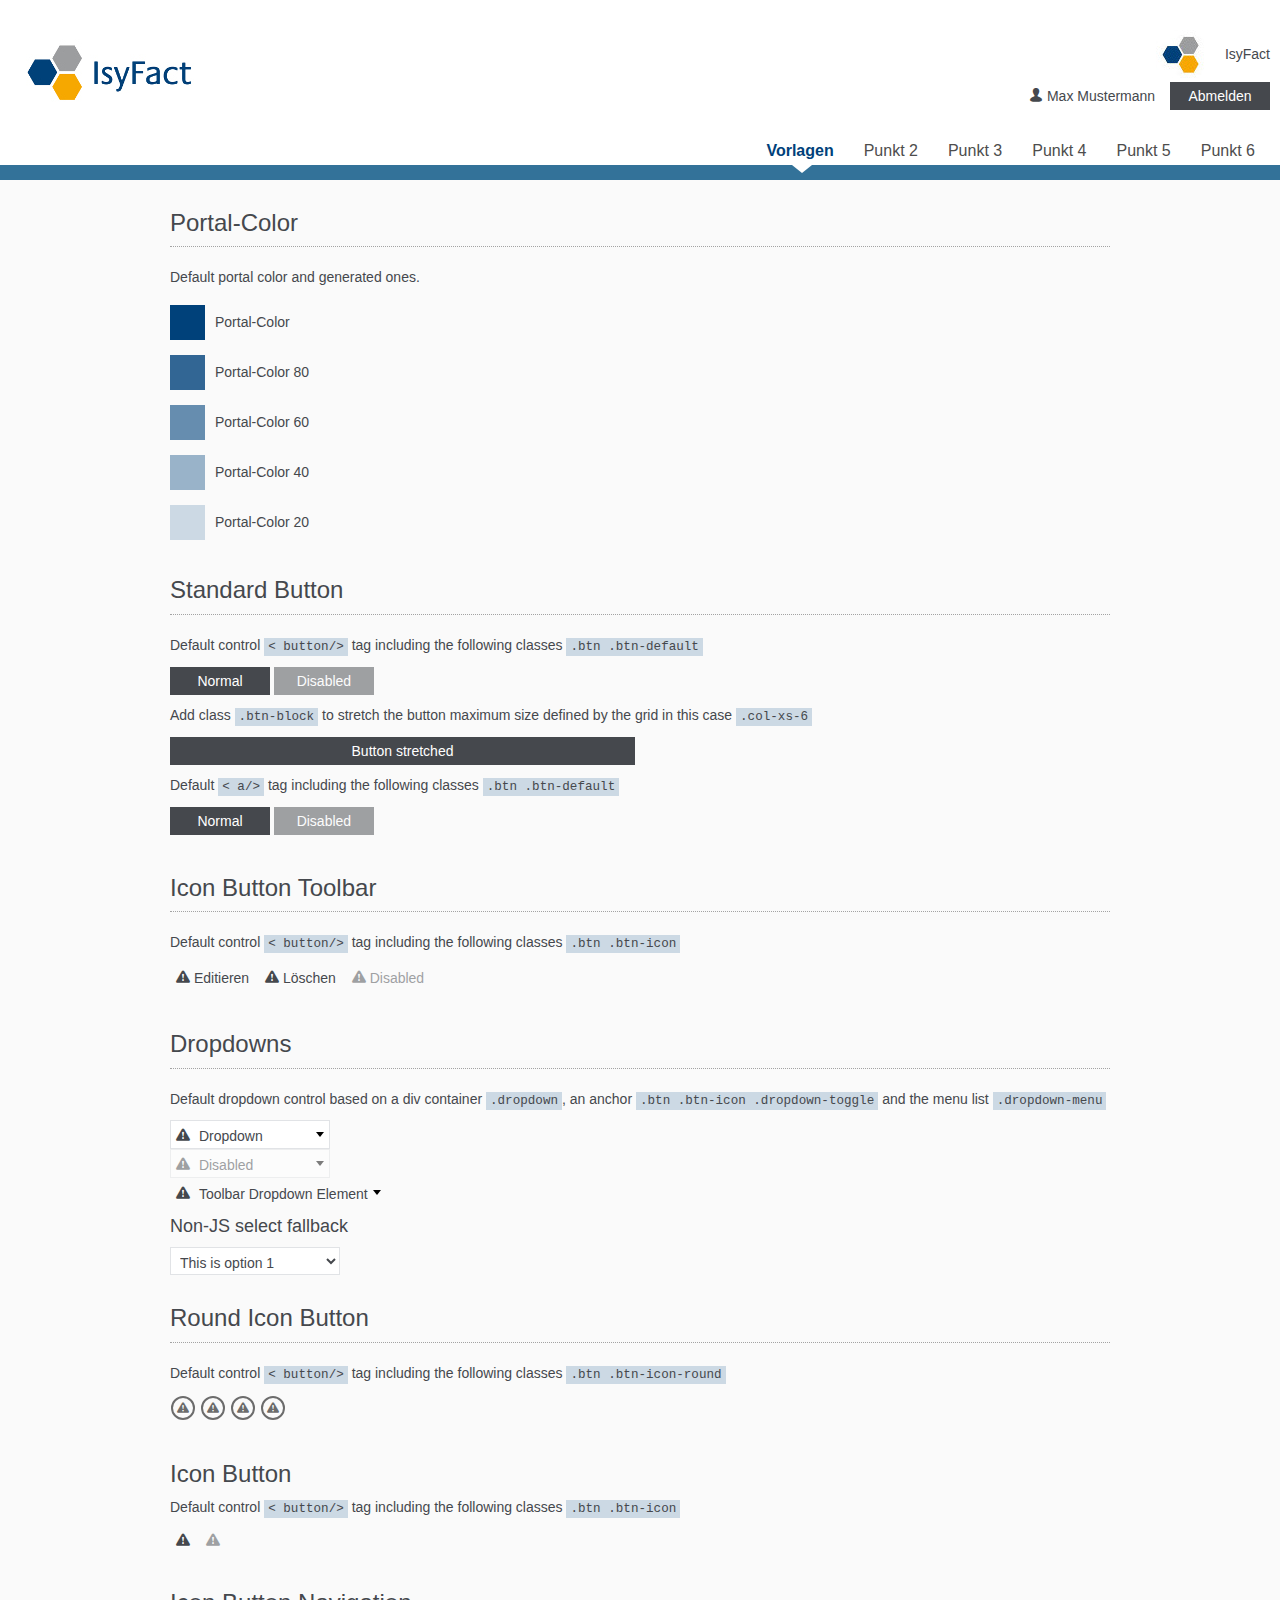
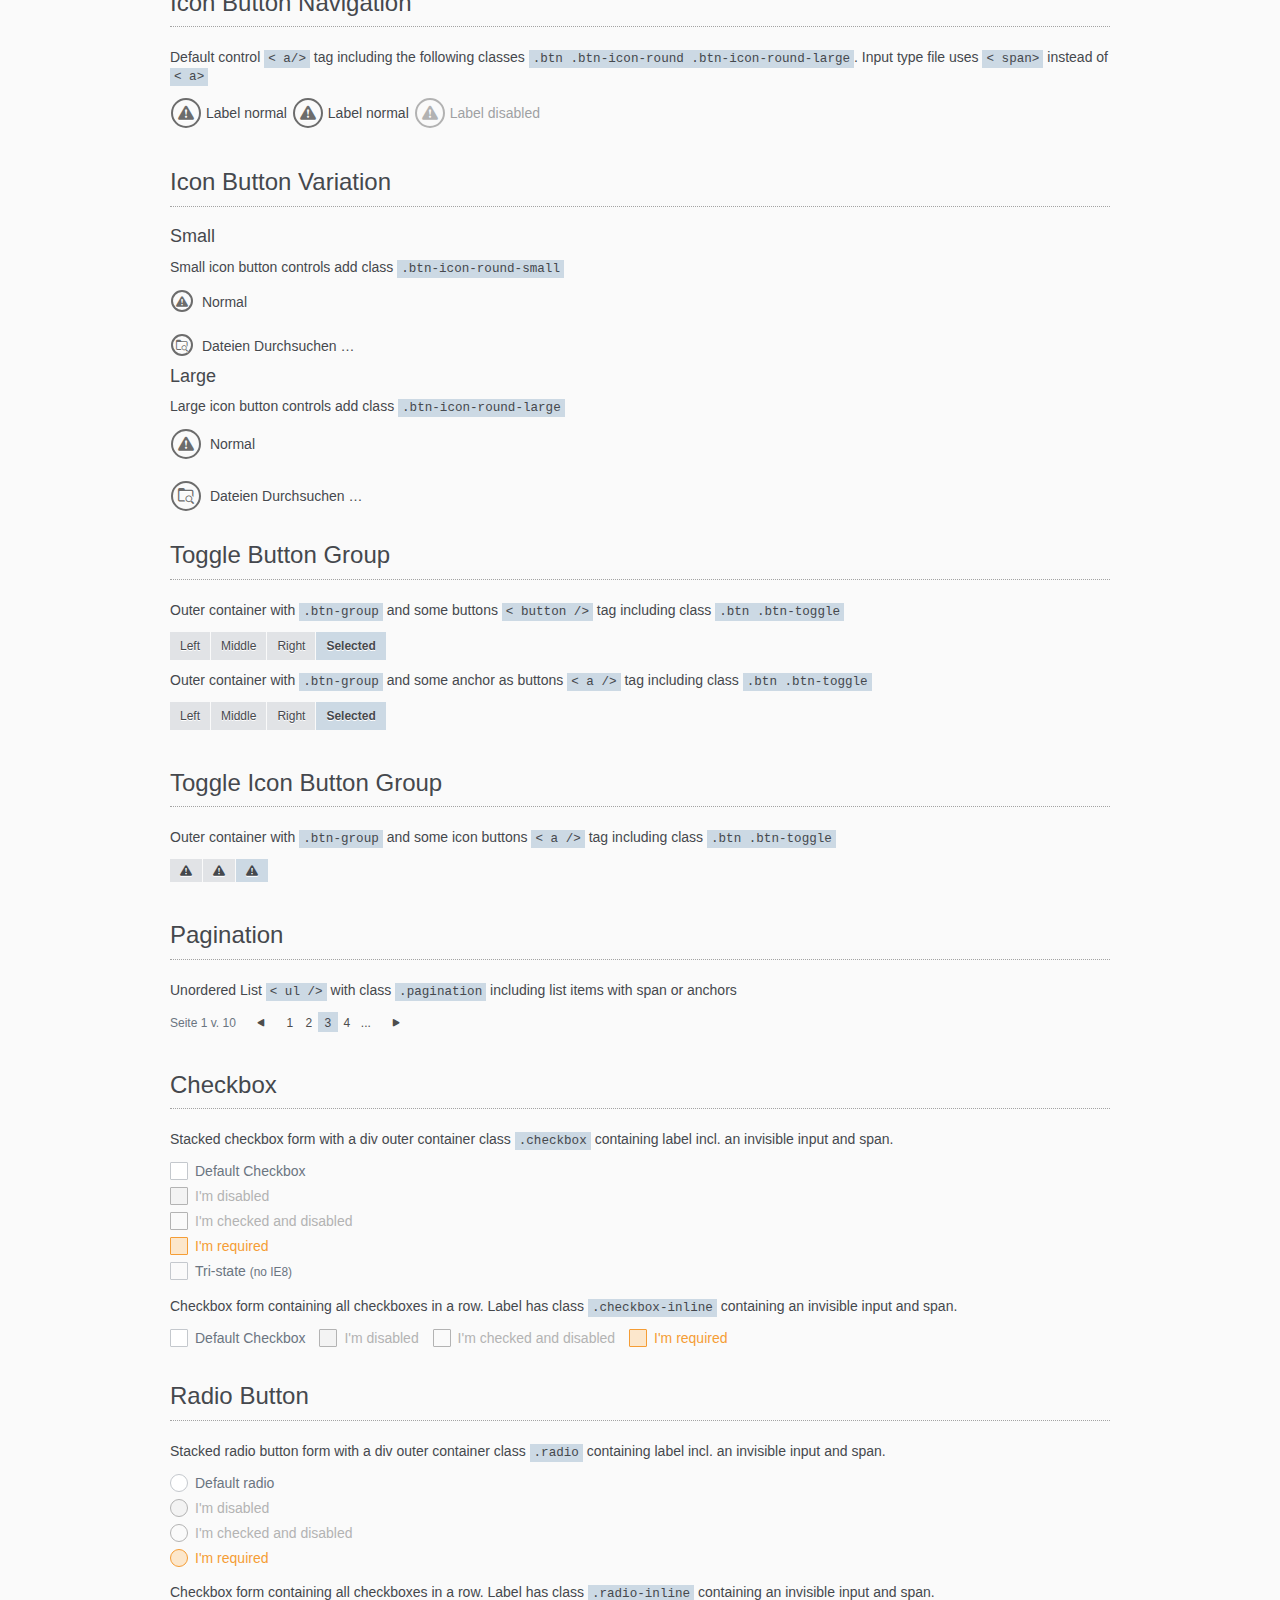
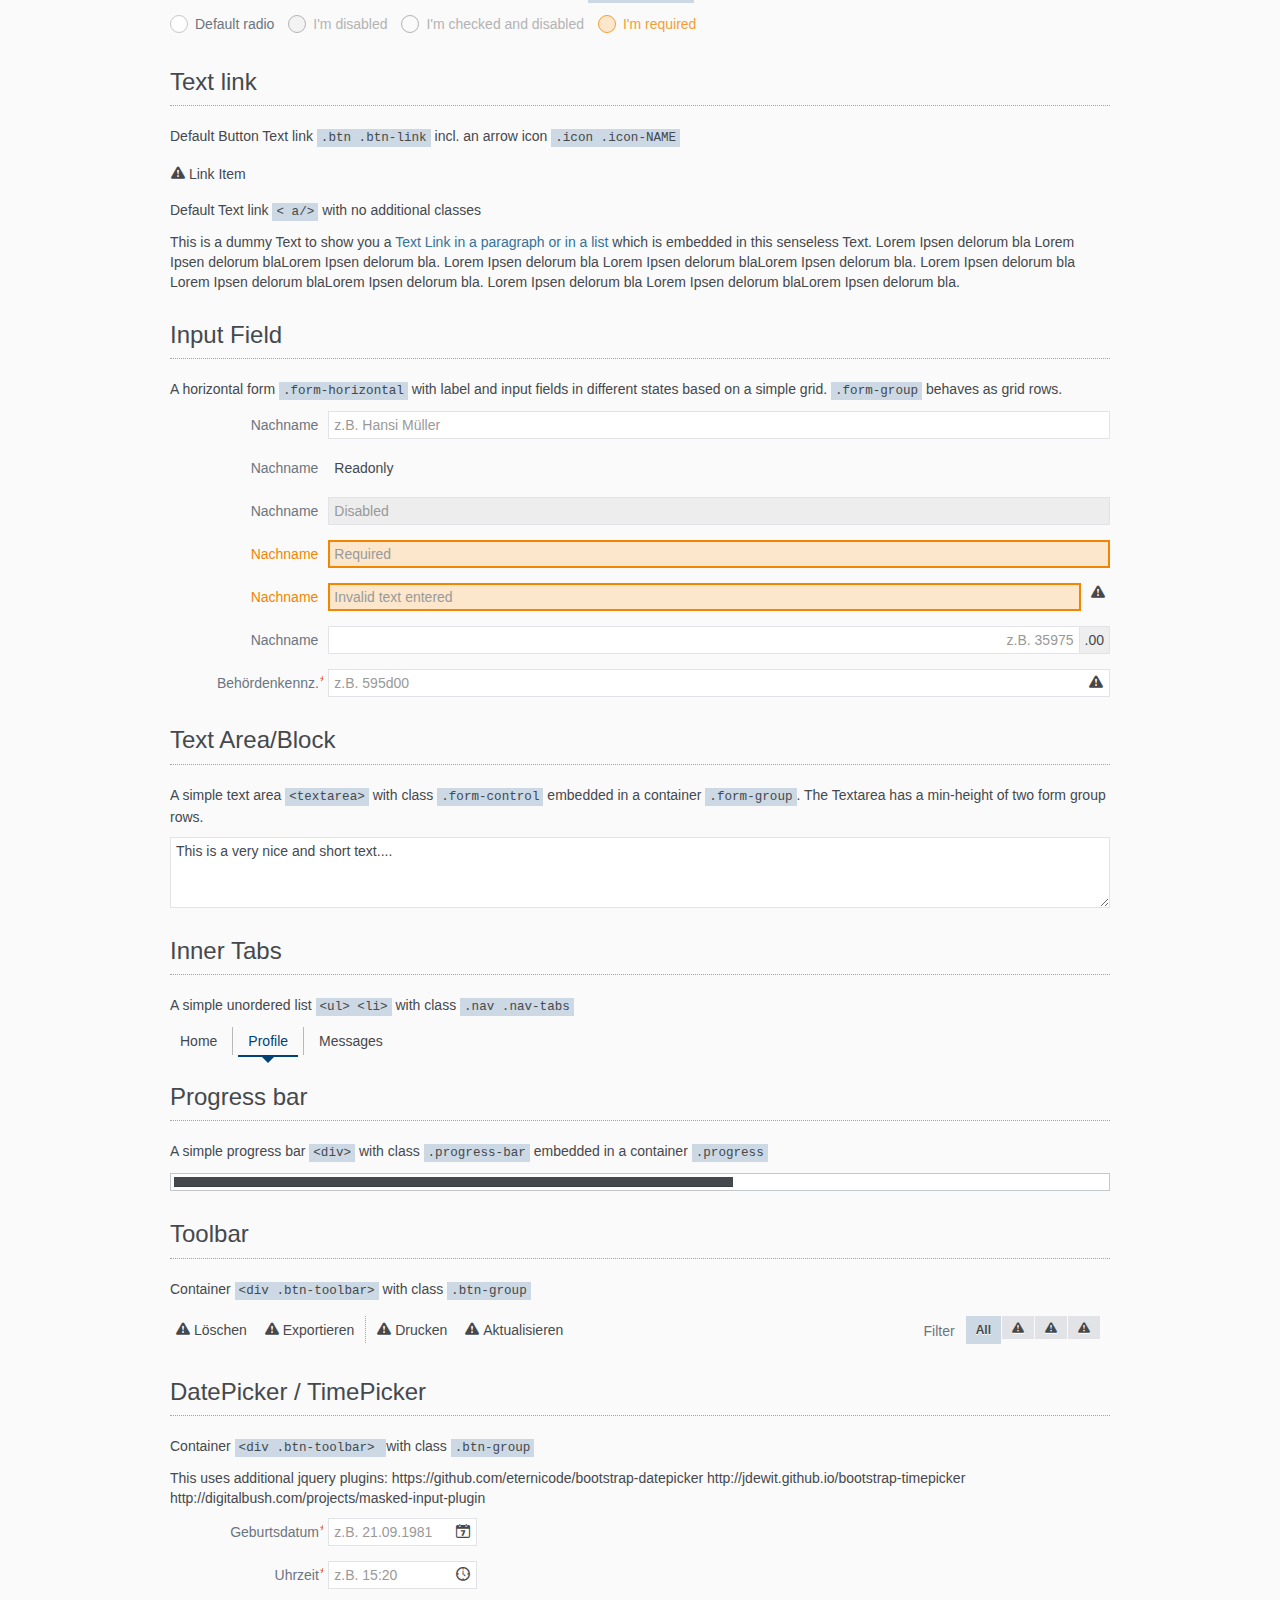
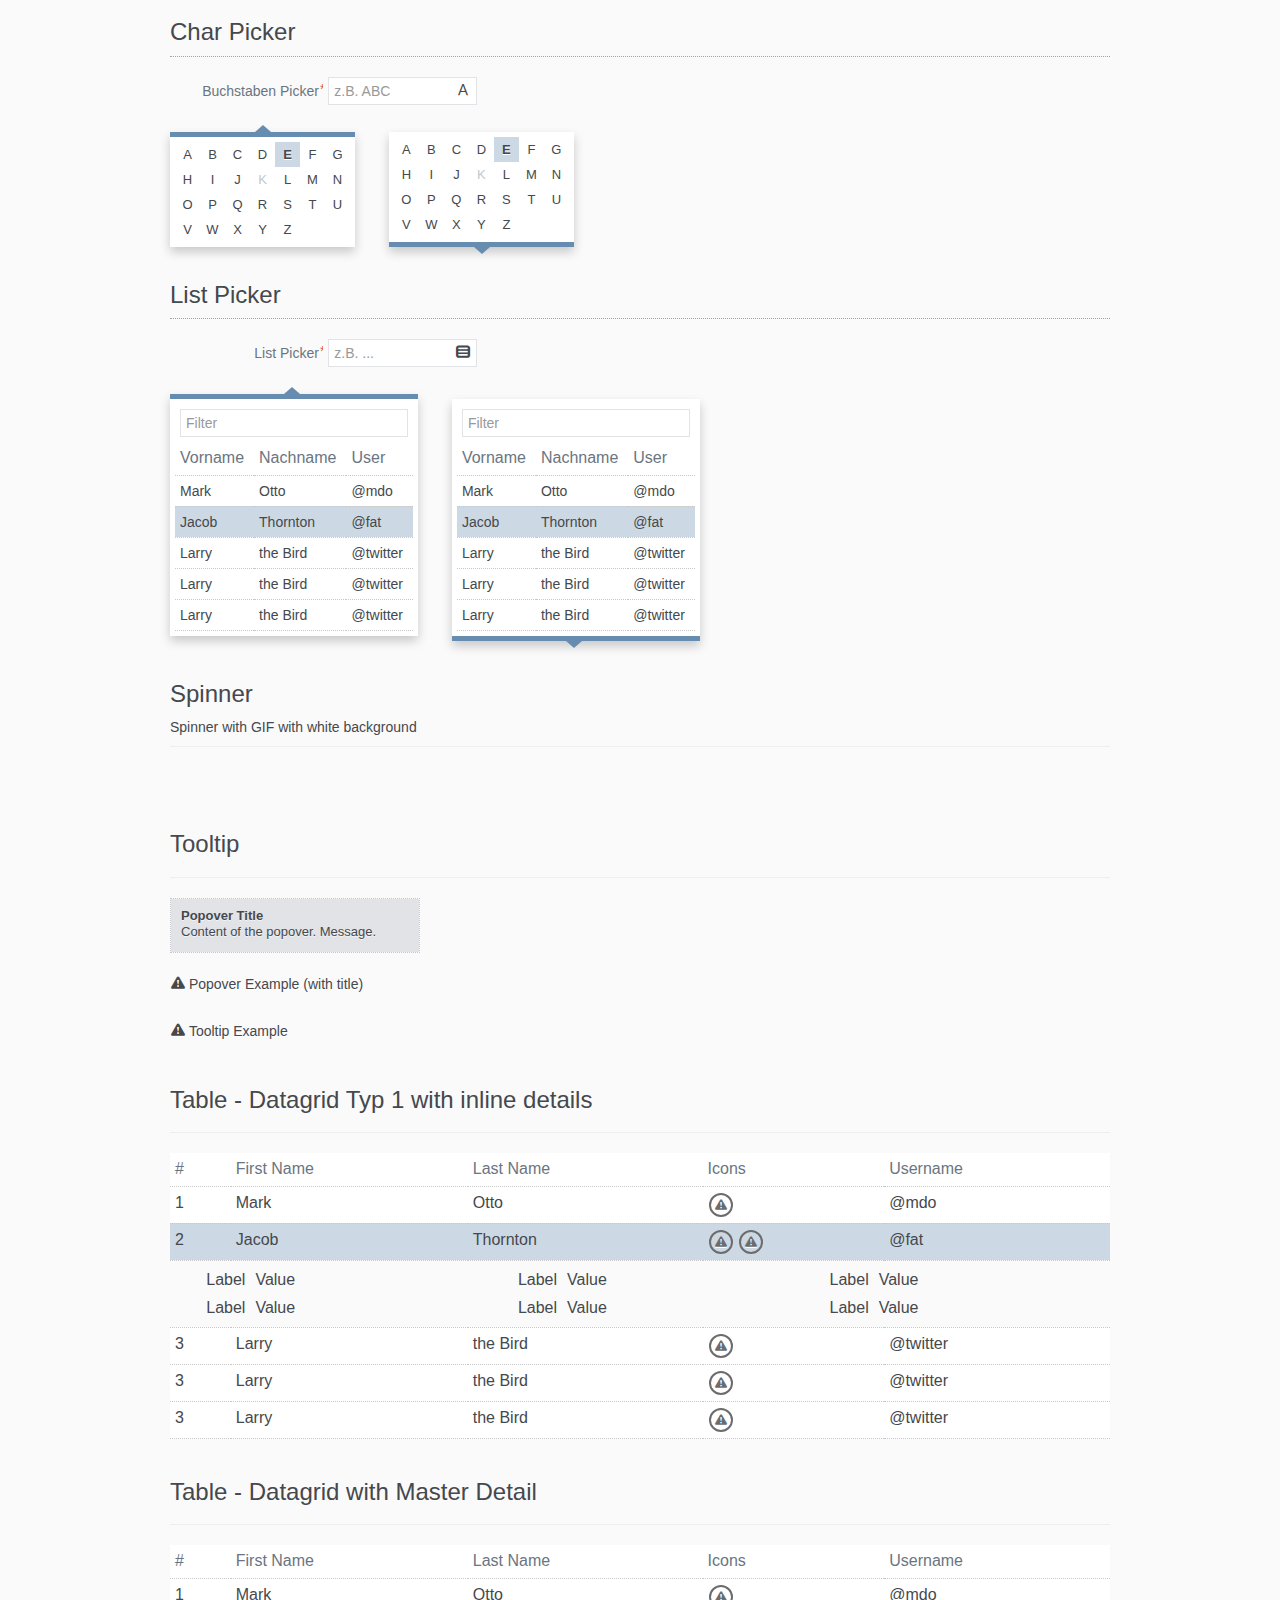
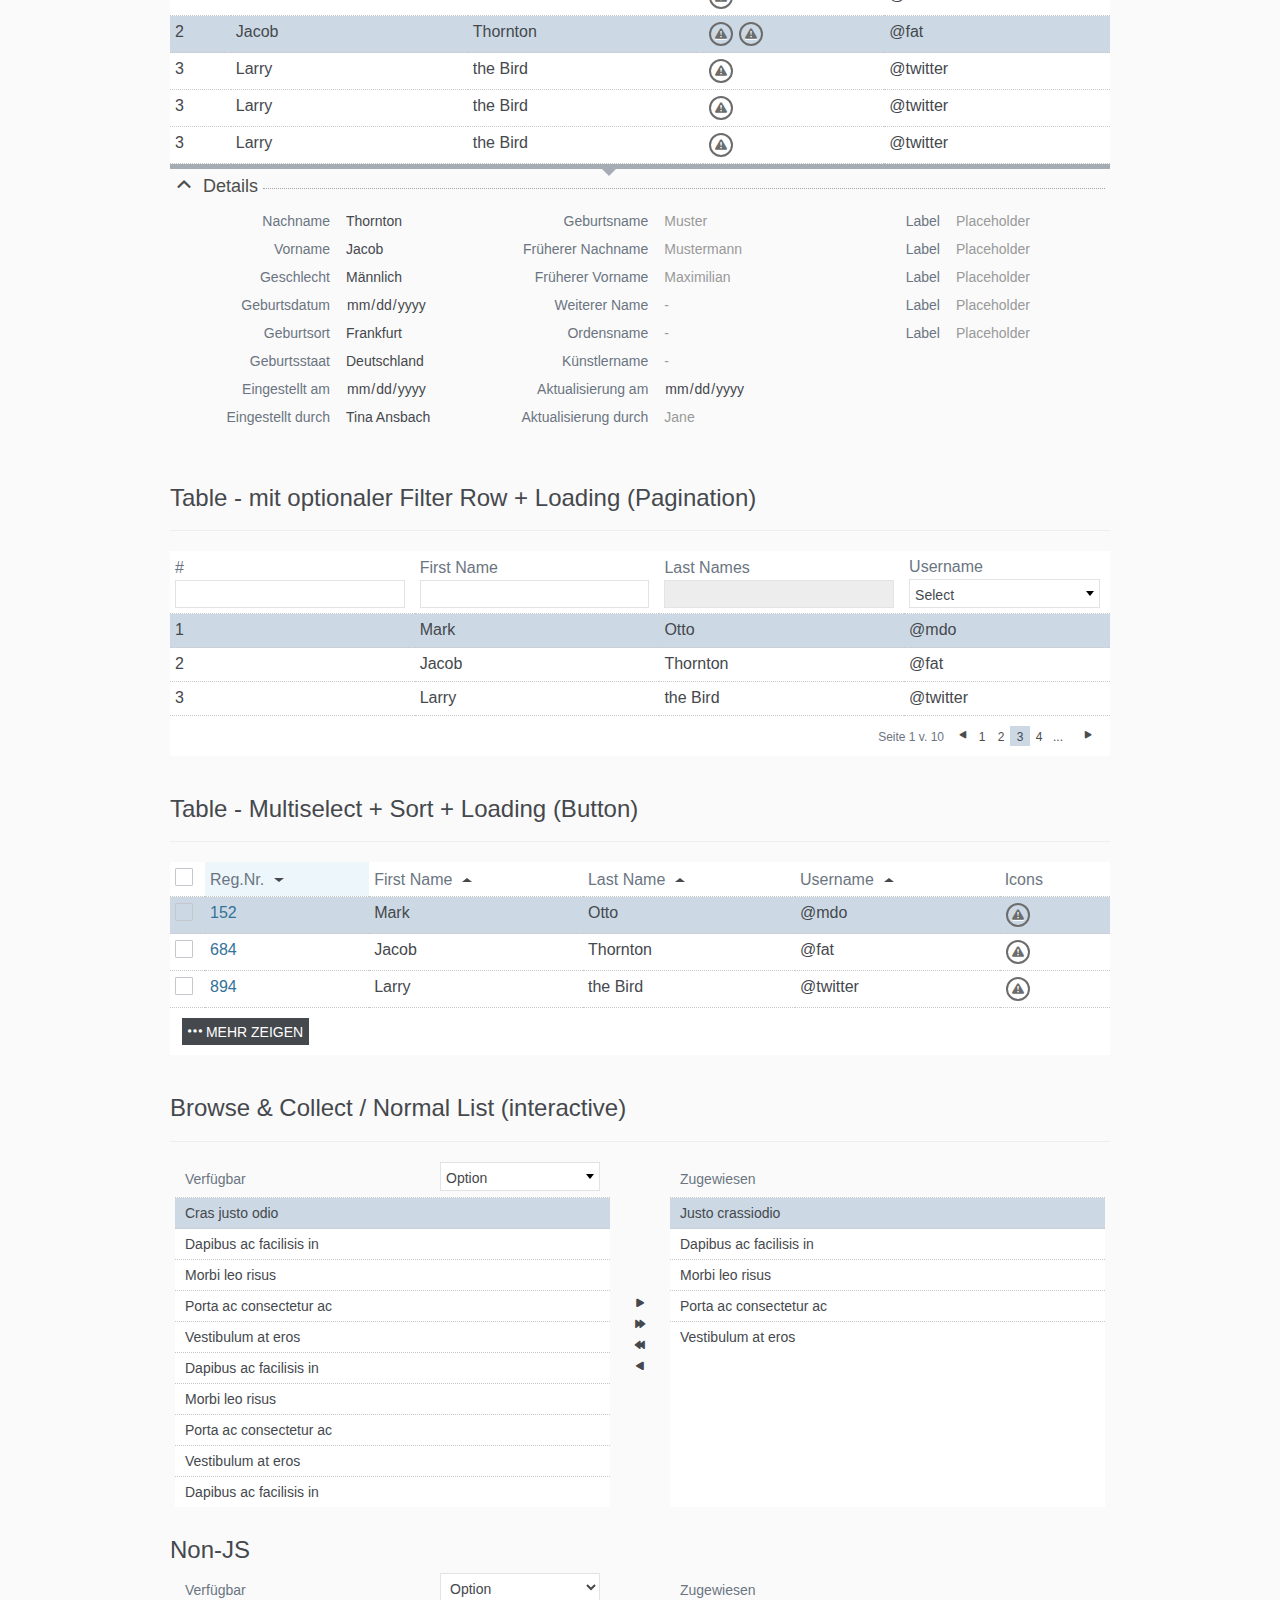
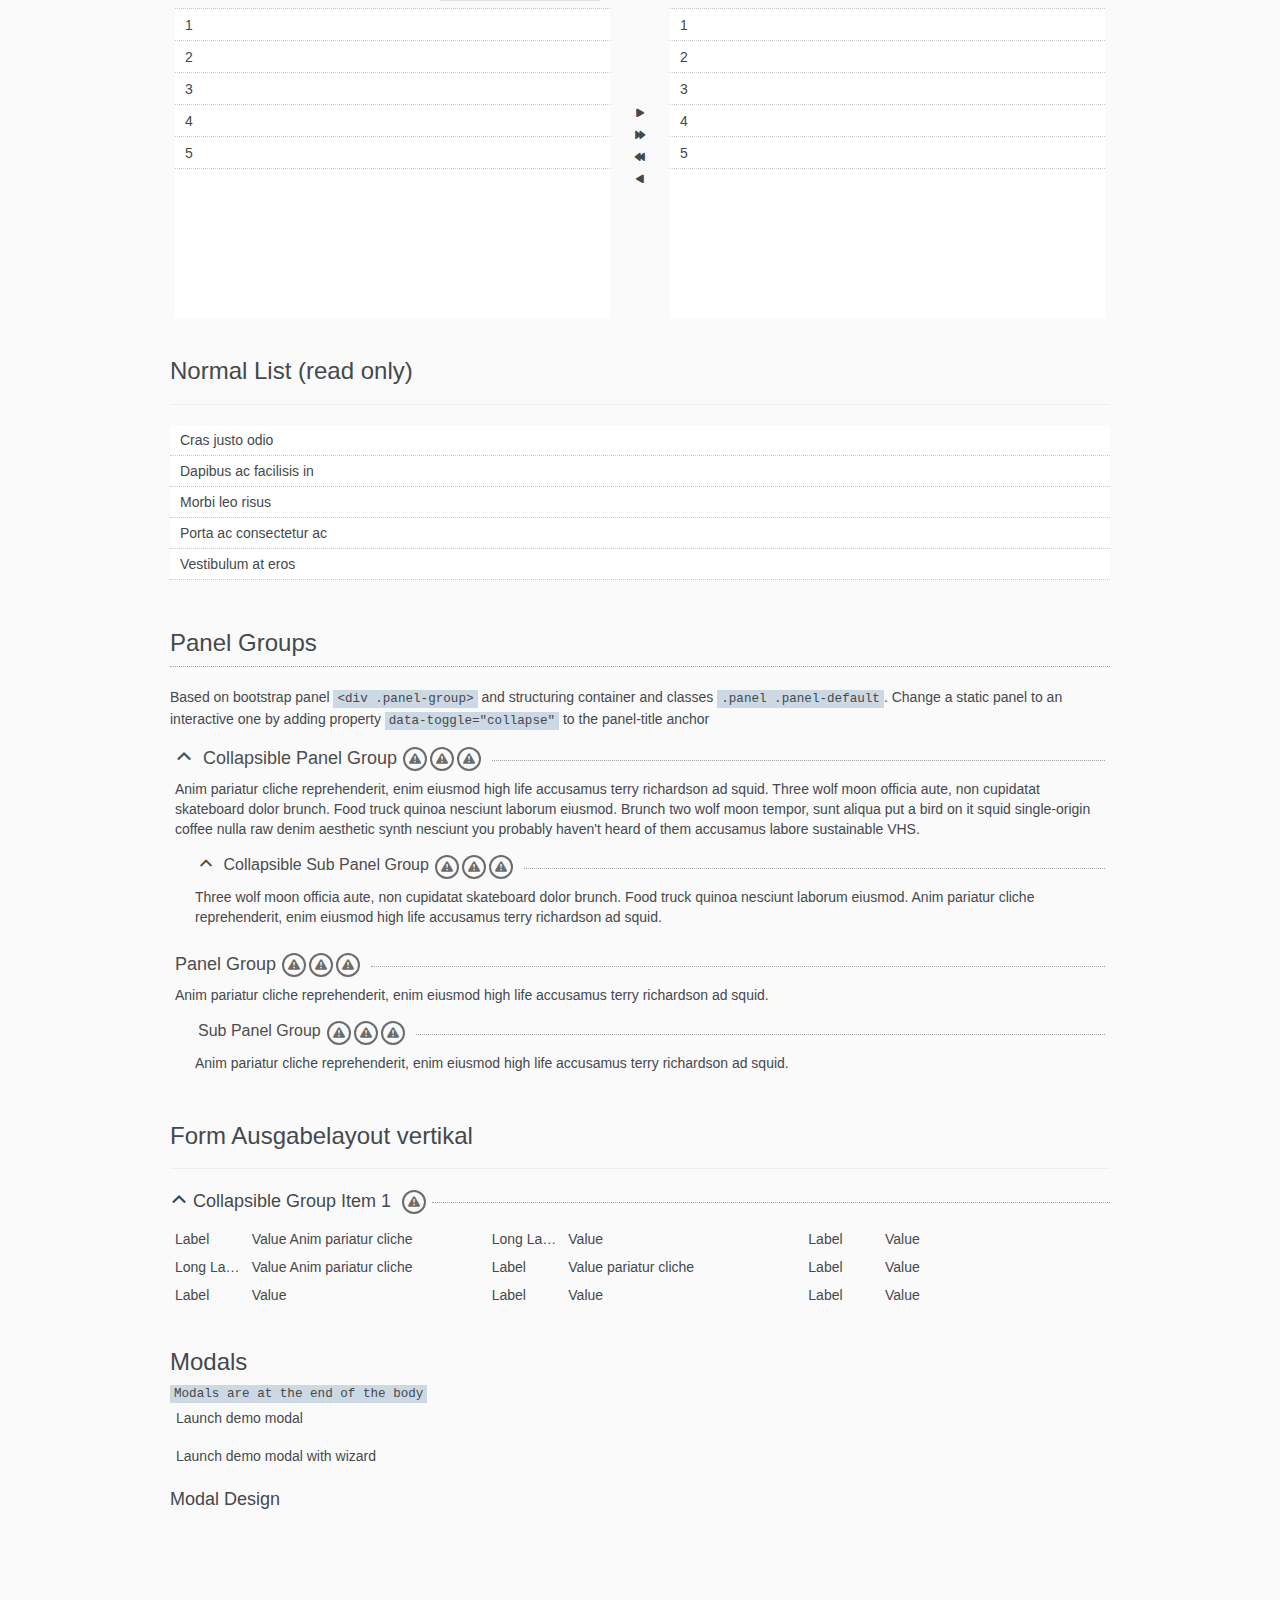
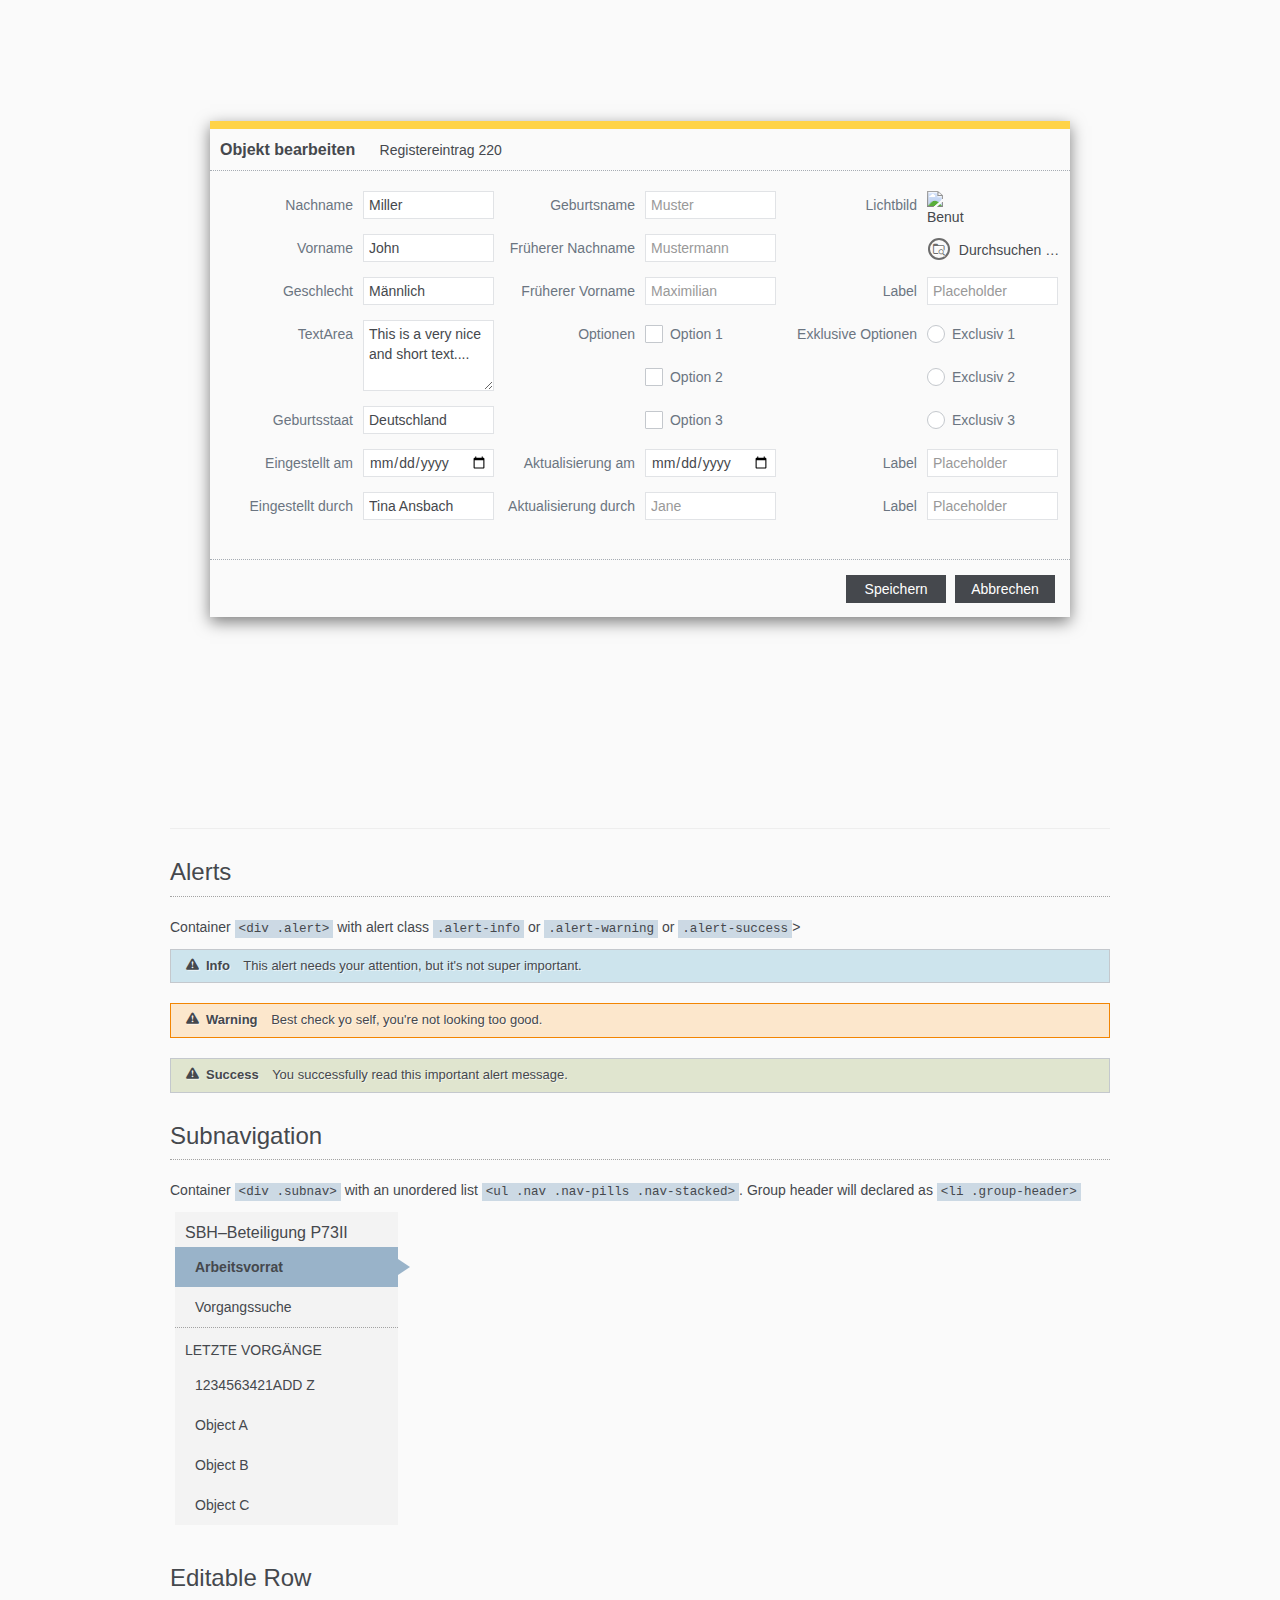
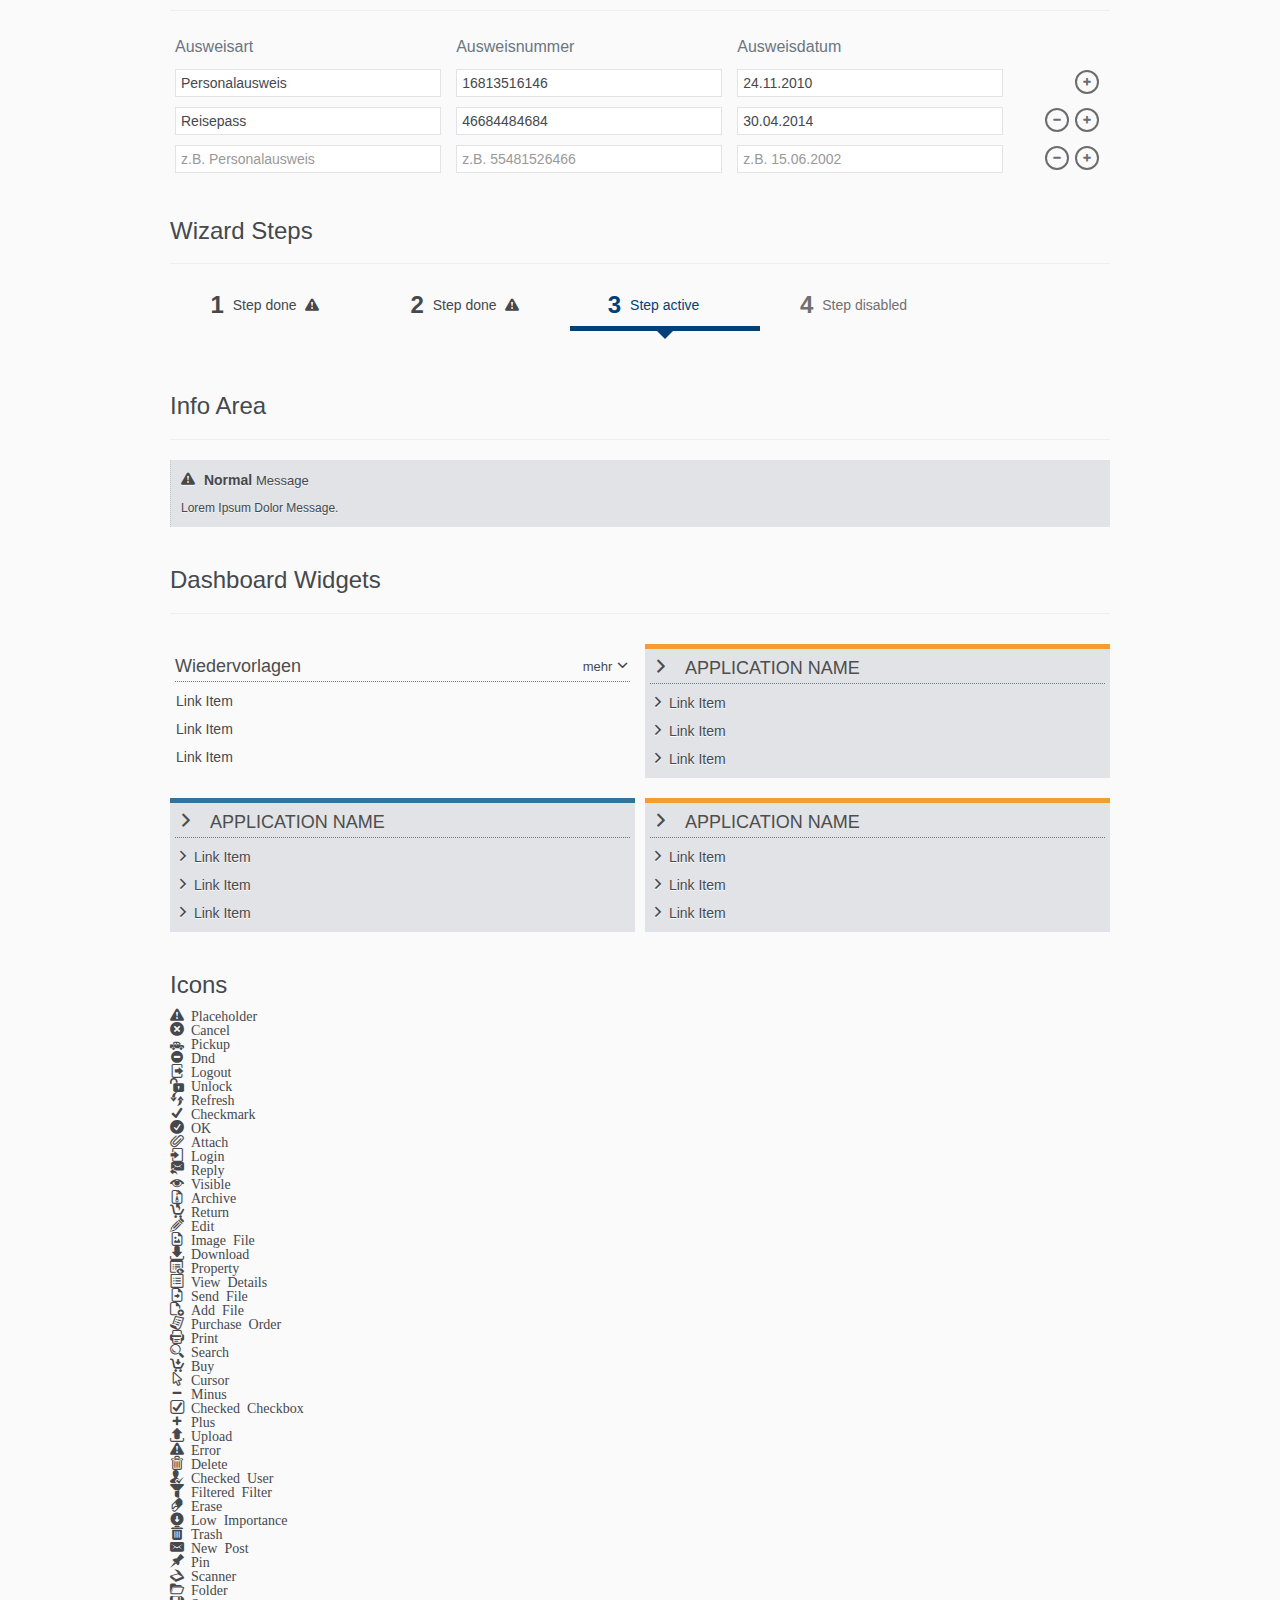
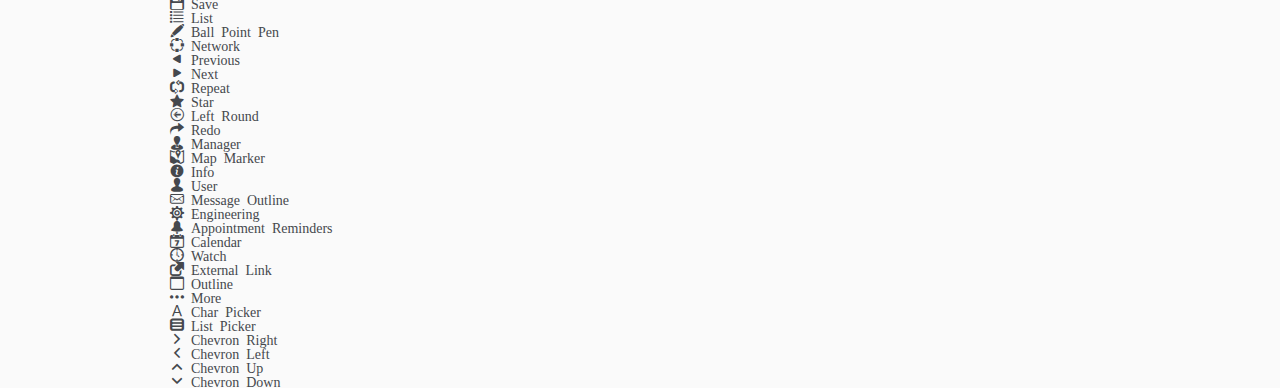
==== commit de9c83b7: "IFS-163: Unterstützung für IE8 einstellen" ====
--- a/isy-webgui/src/main/webapp/ergosigntemplates/index.html
+++ b/isy-webgui/src/main/webapp/ergosigntemplates/index.html
@@ -1,12 +1,5 @@
-<!DOCTYPE html>
-<!--[if lt IE 7]>
-<html class="no-js lt-ie9 lt-ie8 lt-ie7"> <![endif]-->
-<!--[if IE 7]>
-<html class="no-js lt-ie9 lt-ie8"> <![endif]-->
-<!--[if IE 8]>
-<html class="no-js lt-ie9"> <![endif]-->
-<!--[if gt IE 8]><!-->
-<html class="no-js"> <!--<![endif]-->
+<!DOCTYPE html
+<html class="no-js">
 <head>
     <meta charset="utf-8">
     <meta http-equiv="X-UA-Compatible" content="IE=edge">
@@ -27,13 +20,6 @@
     <script type="text/javascript" src="plugins/extendedBootstrapTab.js"></script>
     <script type="text/javascript" src="plugins/harmonizePanelHeadlineWidth.js"></script>
     <script type="text/javascript" src="plugins/infoPanel.js"></script>
-
-    <!--[if lte IE 8]>
-    <link rel="stylesheet" type="text/css" href="css/ie8fixes.css" media="screen"/>
-
-    <script type="text/javascript" src="lib/html5shiv.js"></script>
-    <script type="text/javascript" src="lib/respond.min.js"></script>
-    <![endif]-->
 
 </head>
 
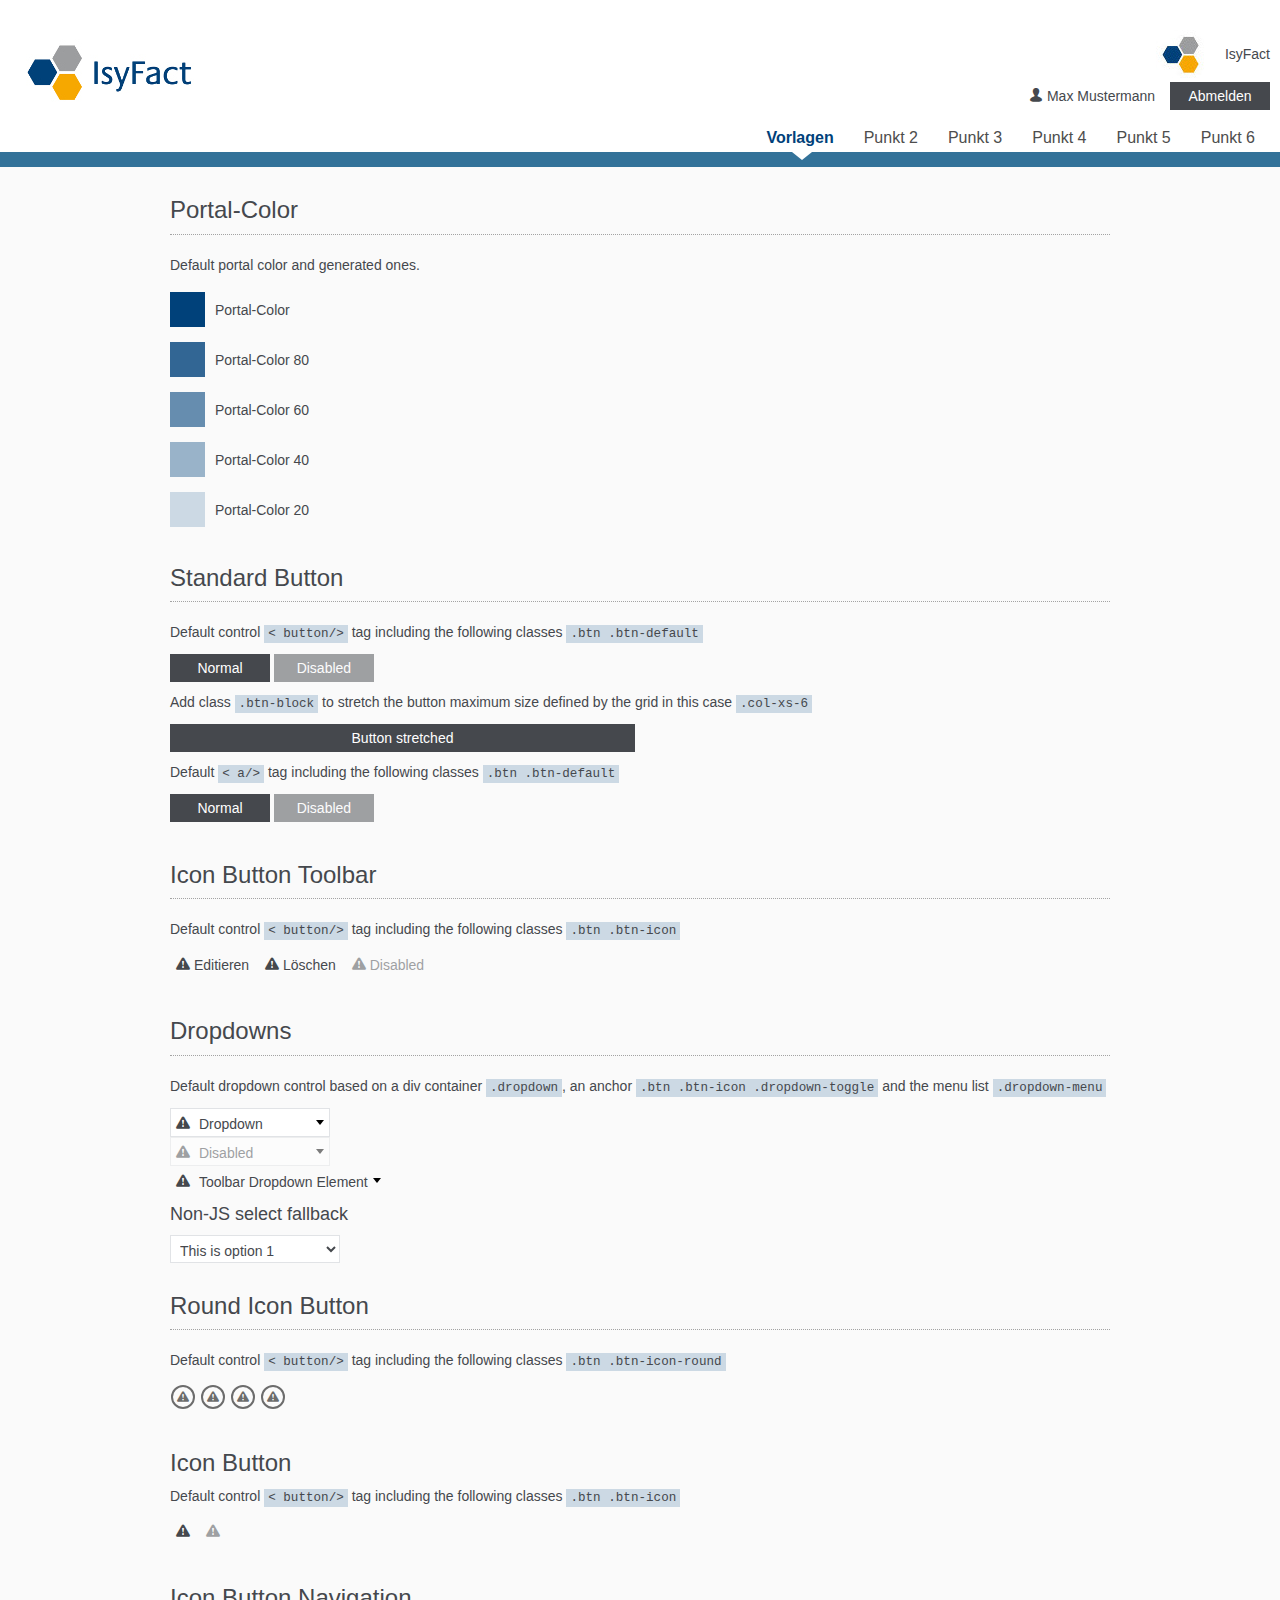
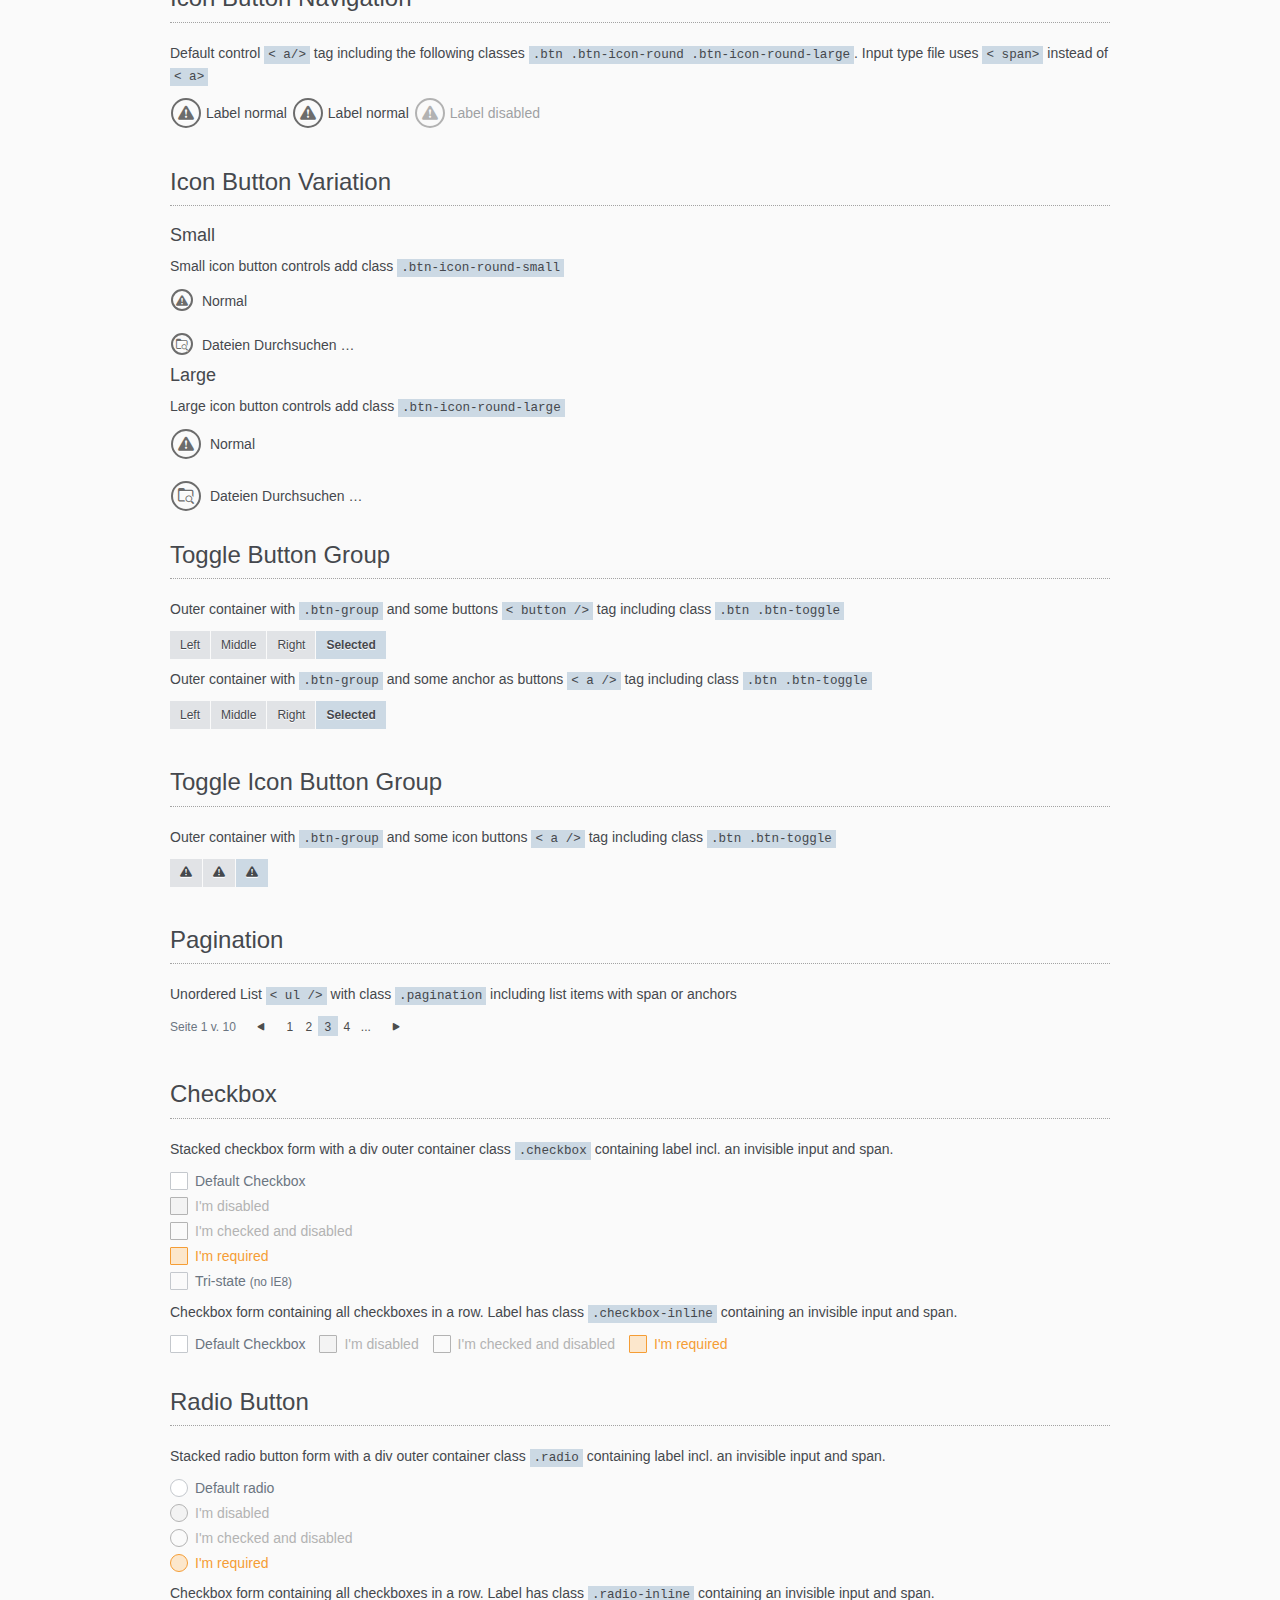
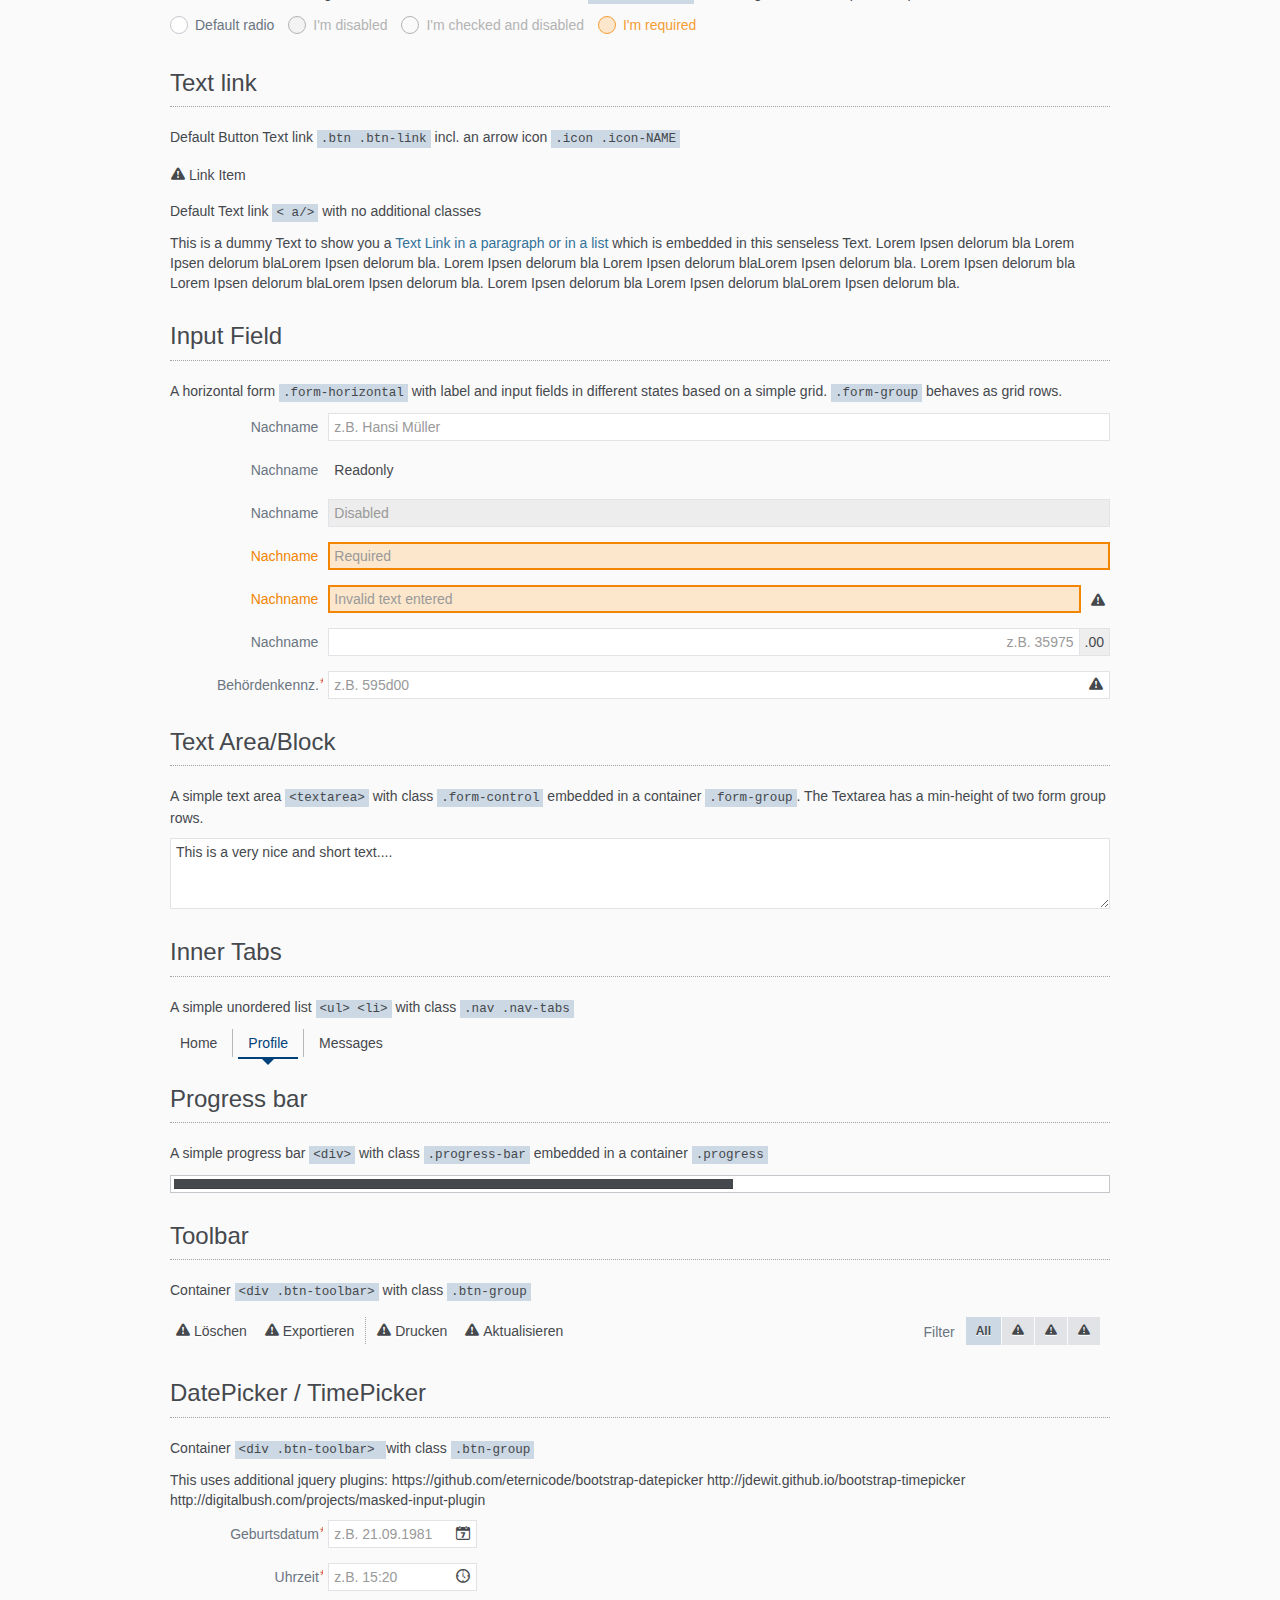
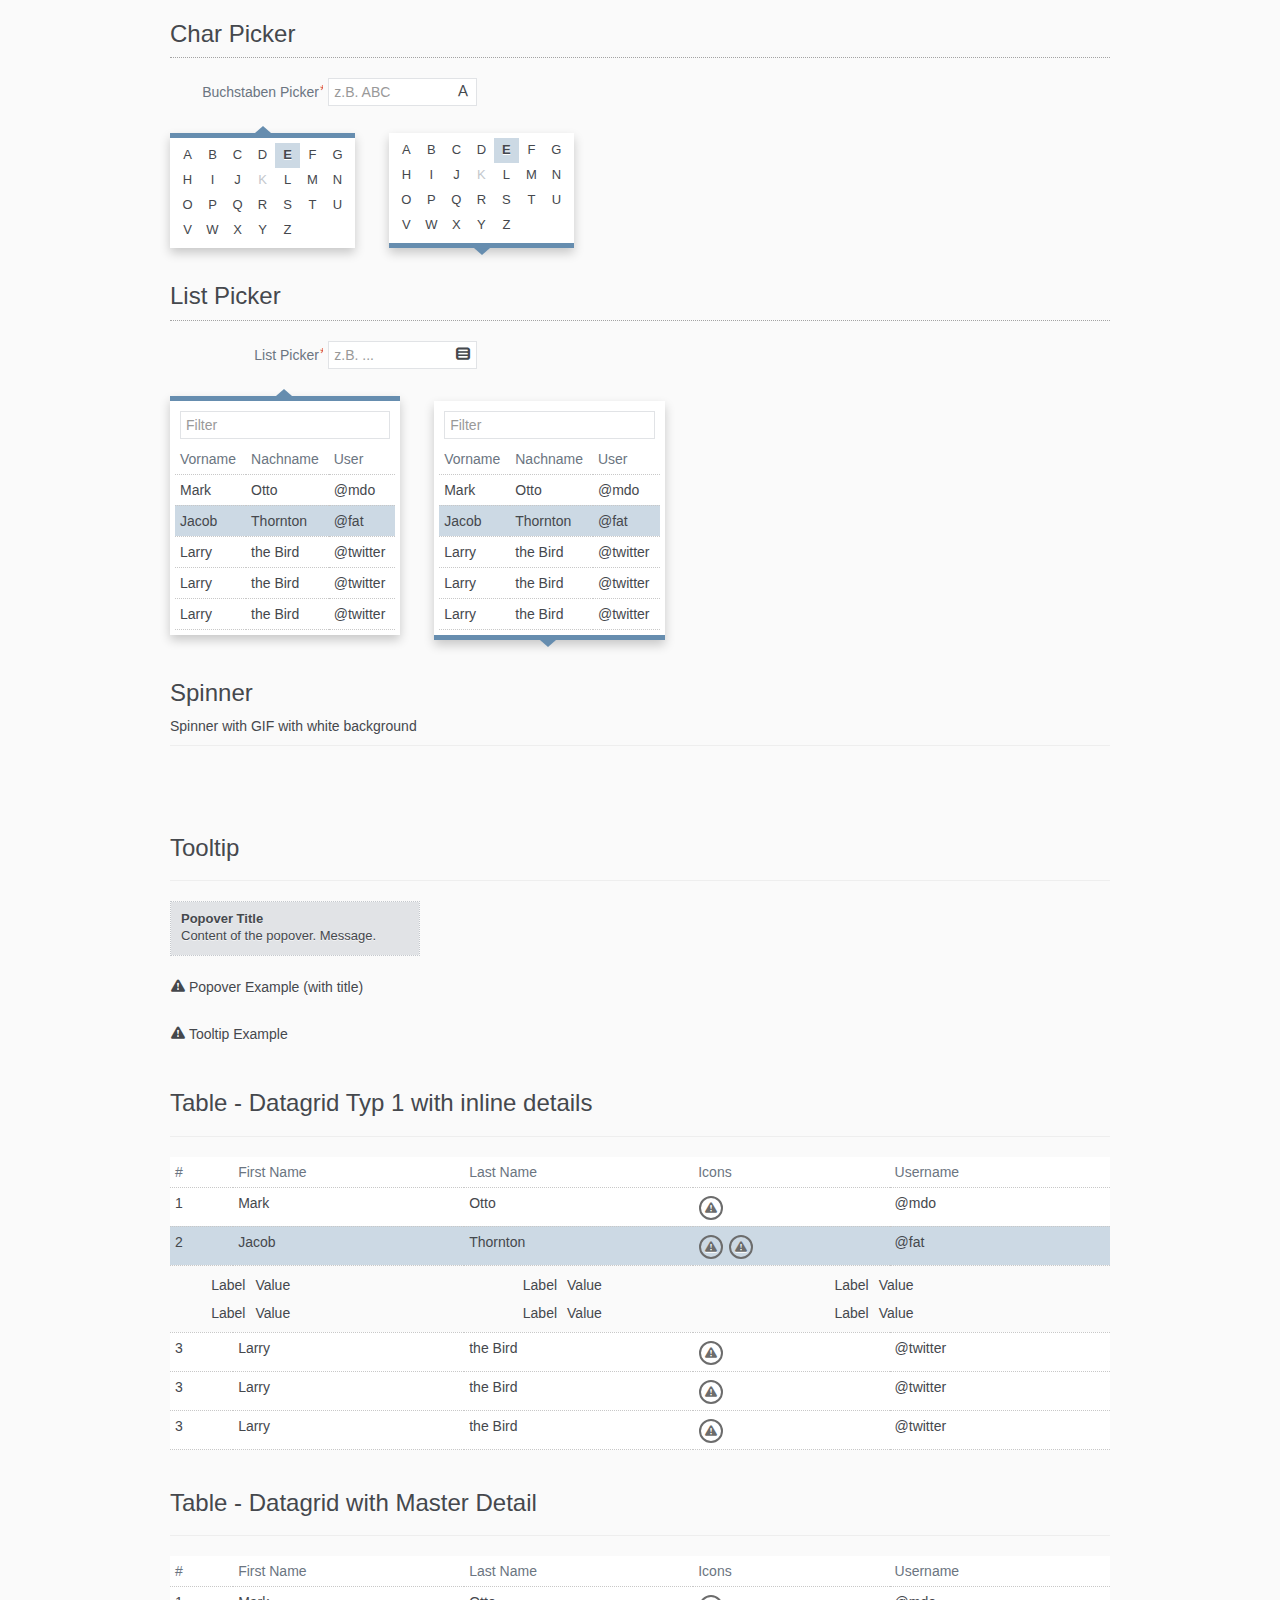
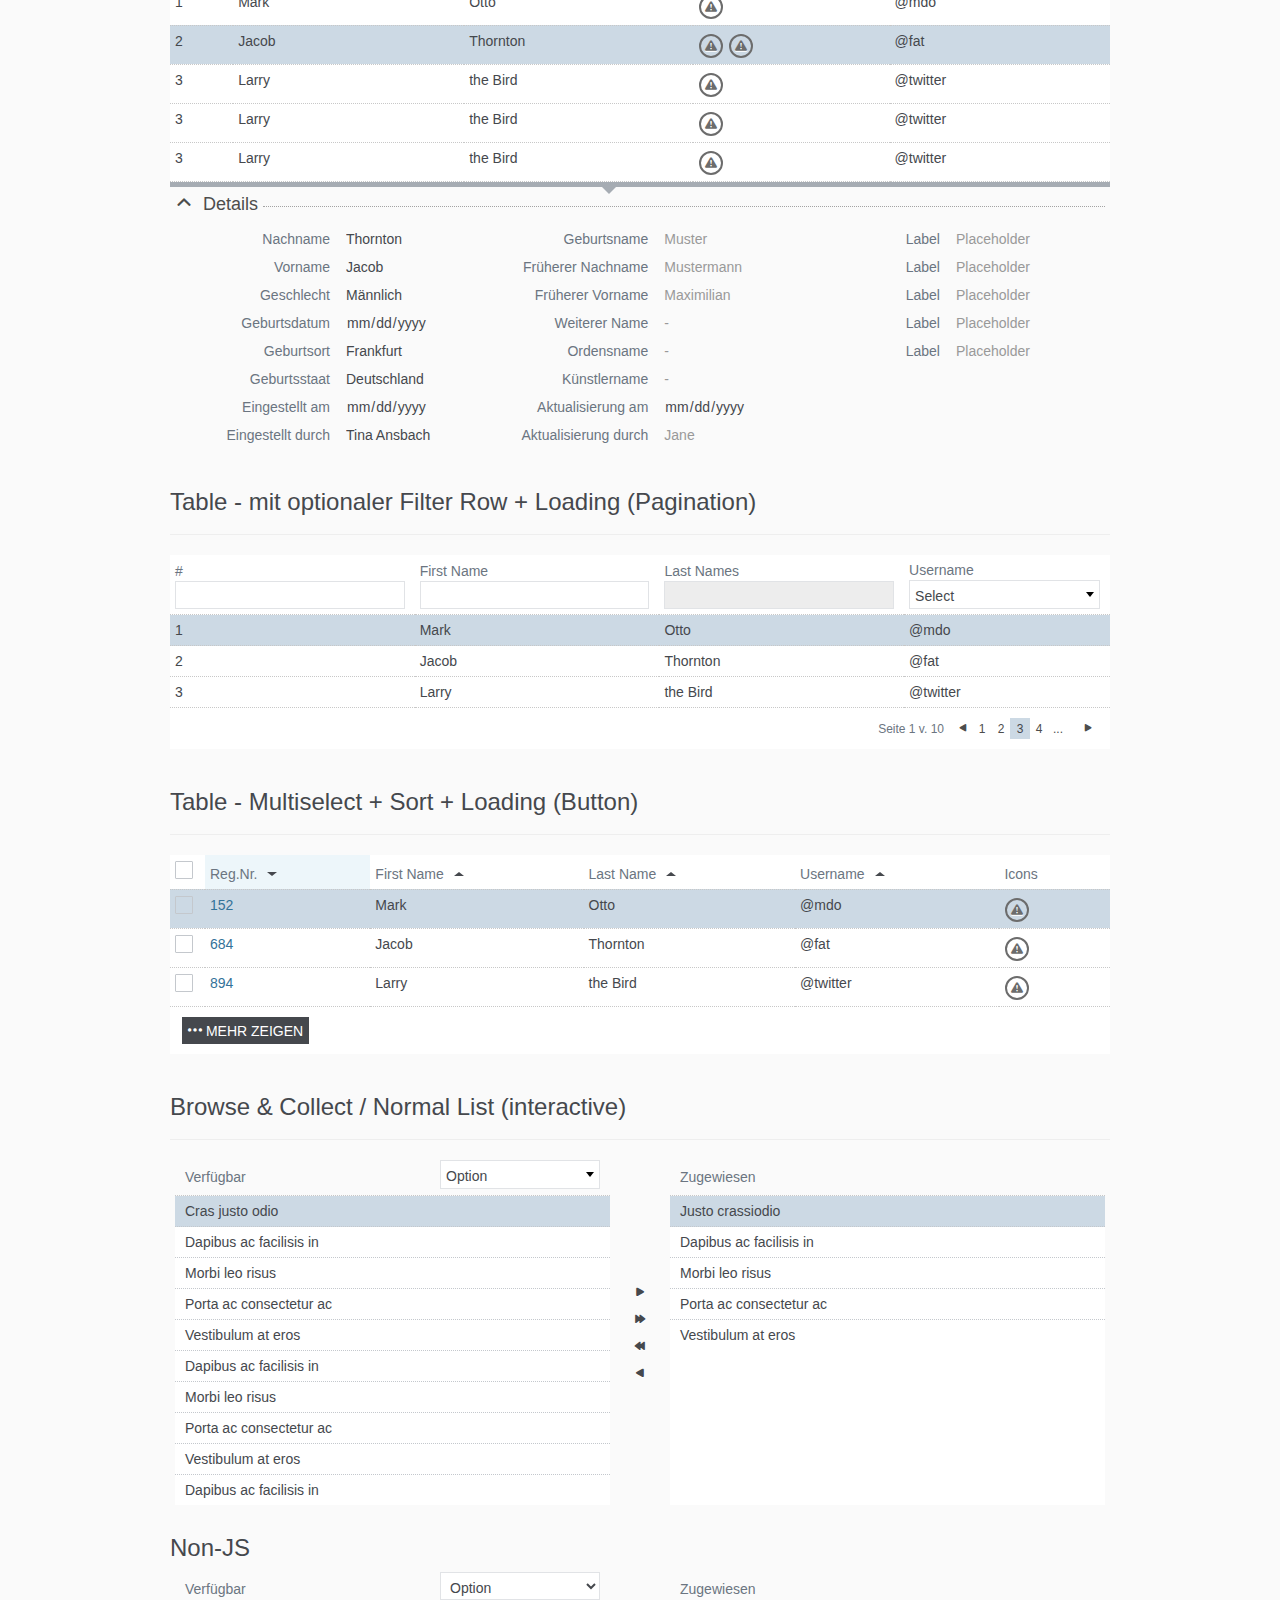
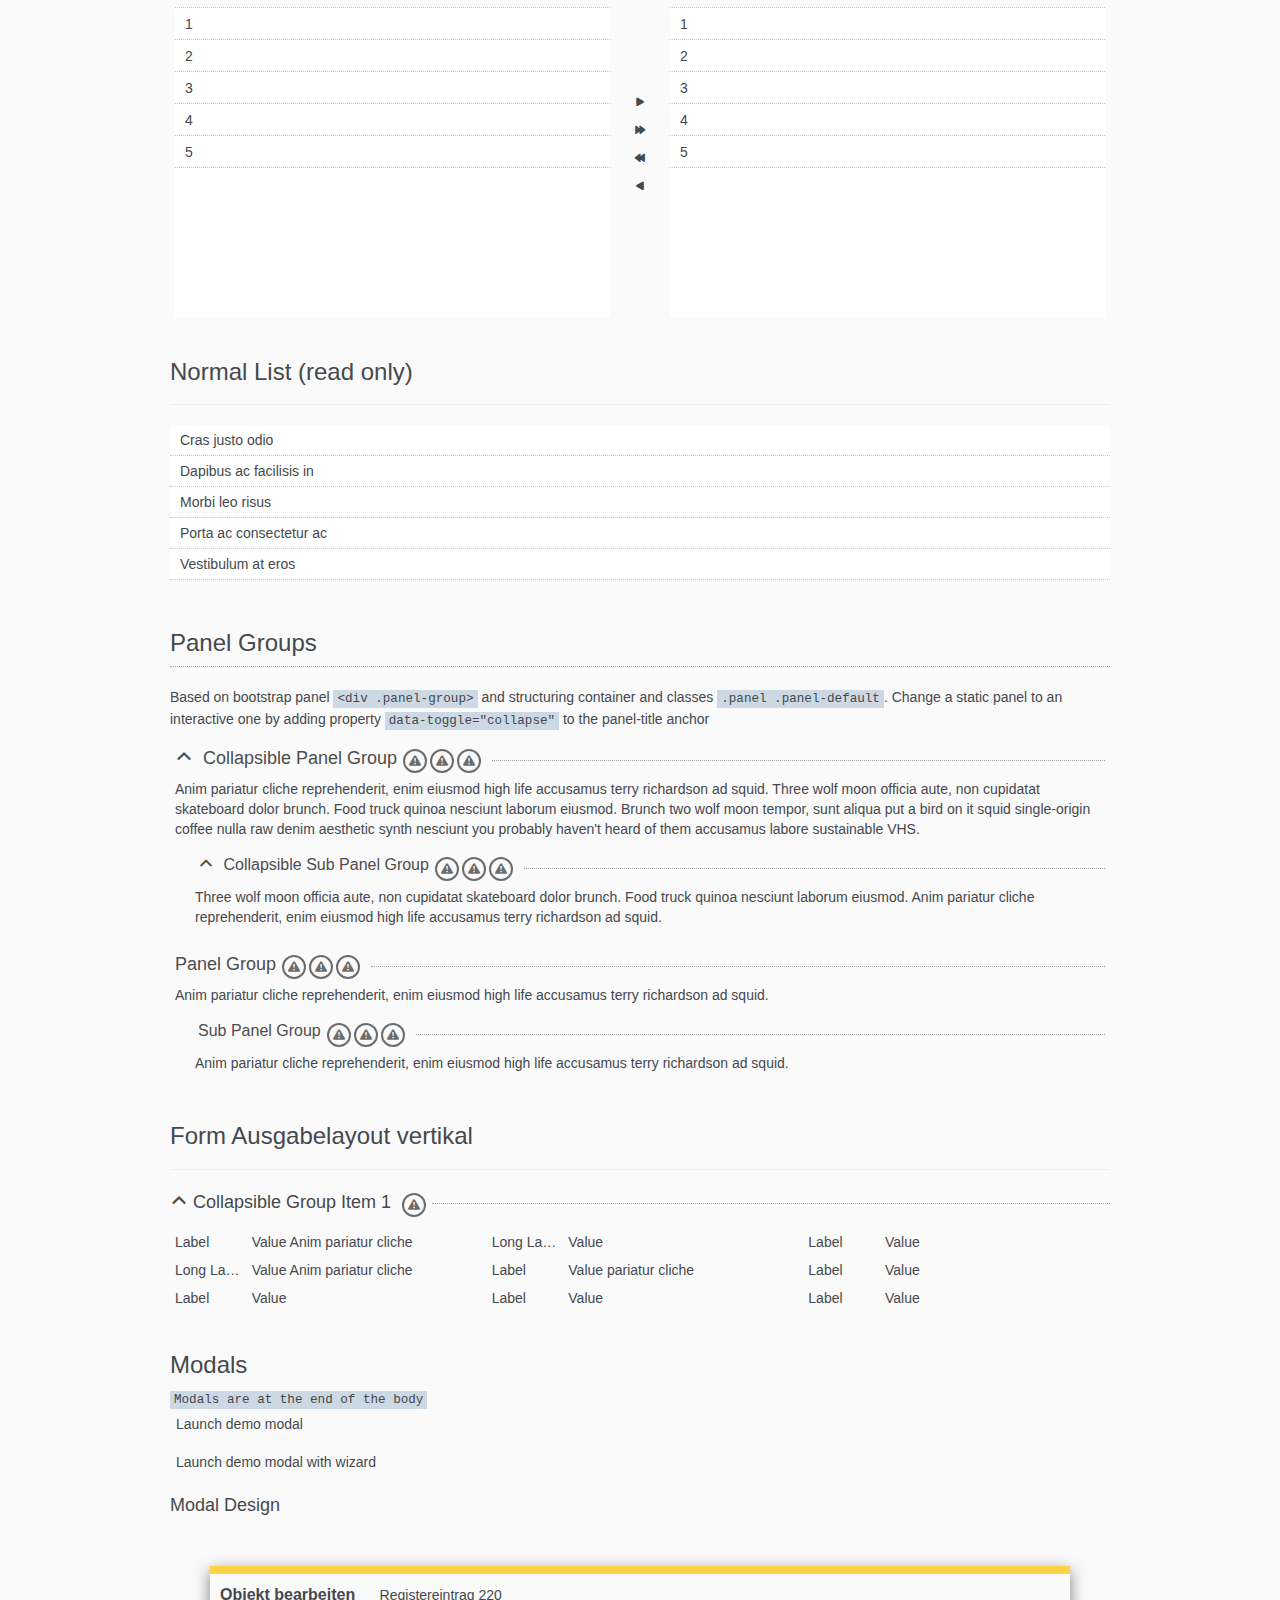
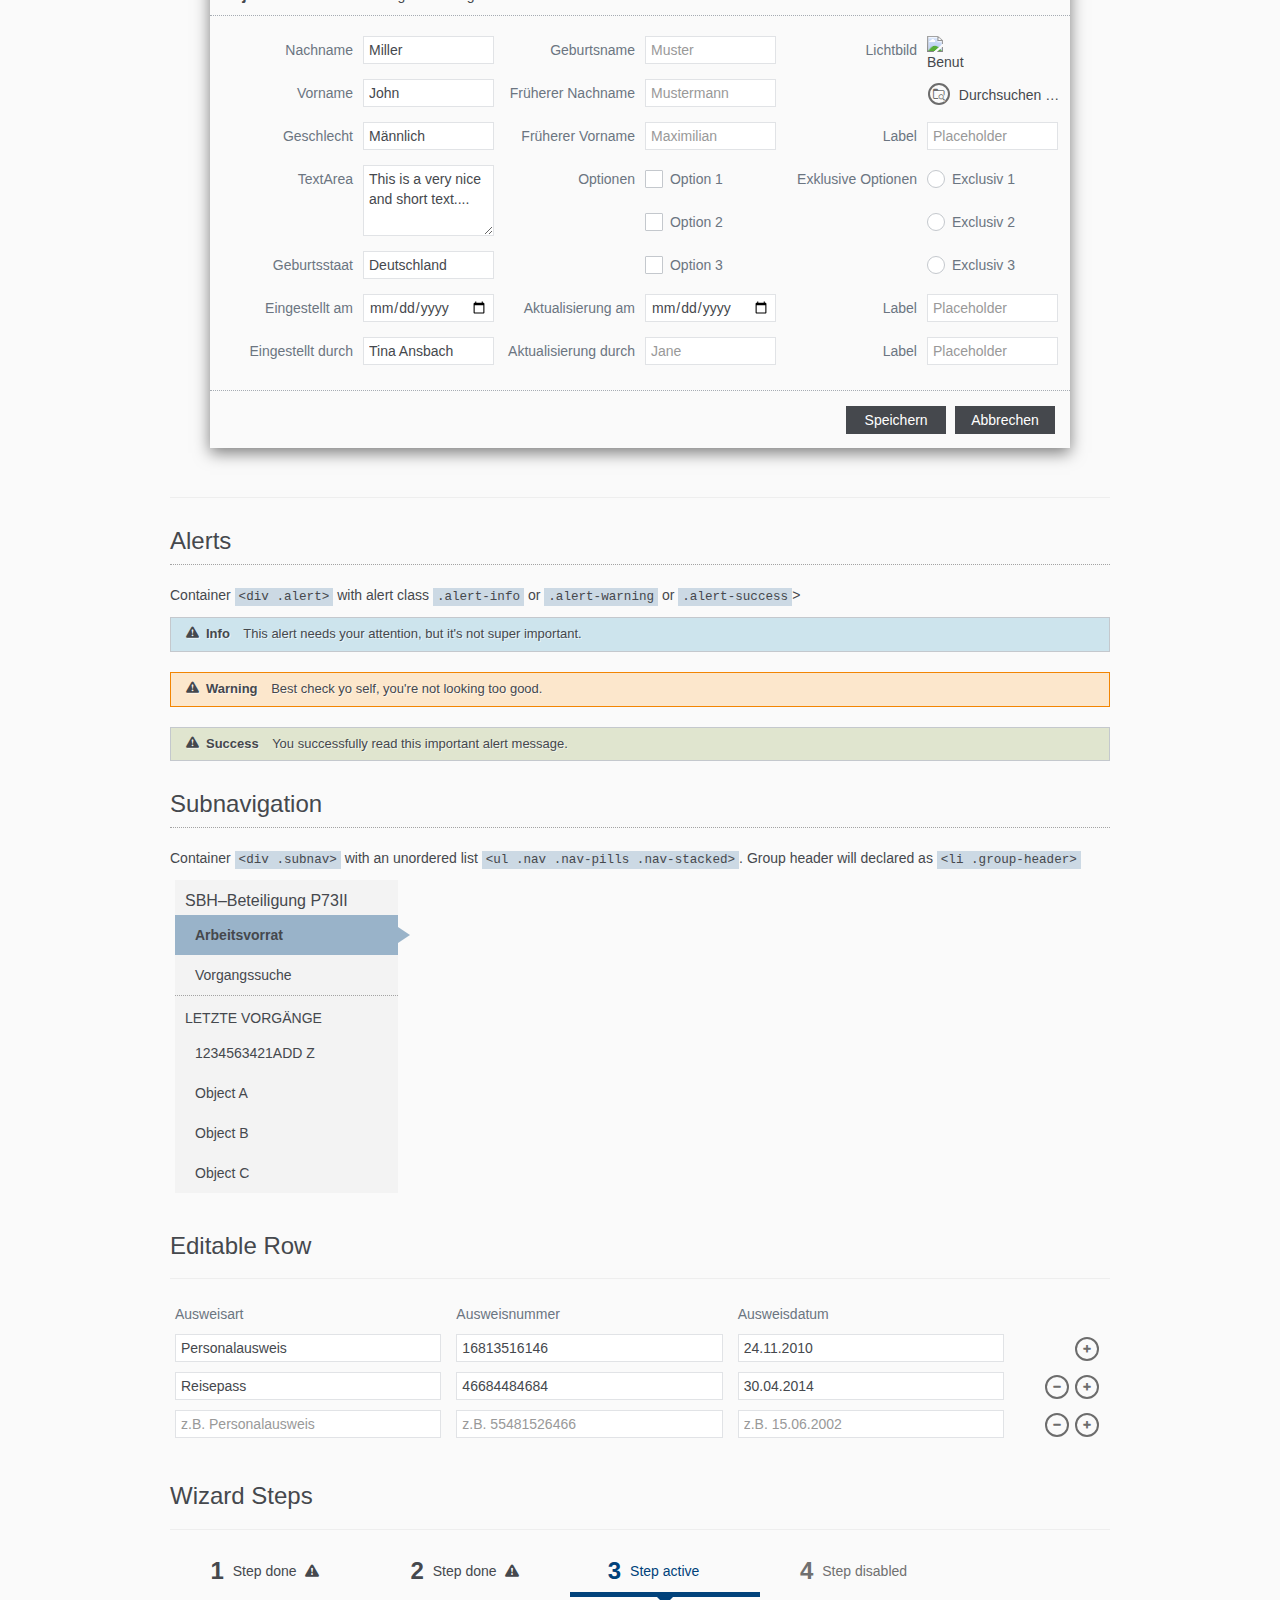
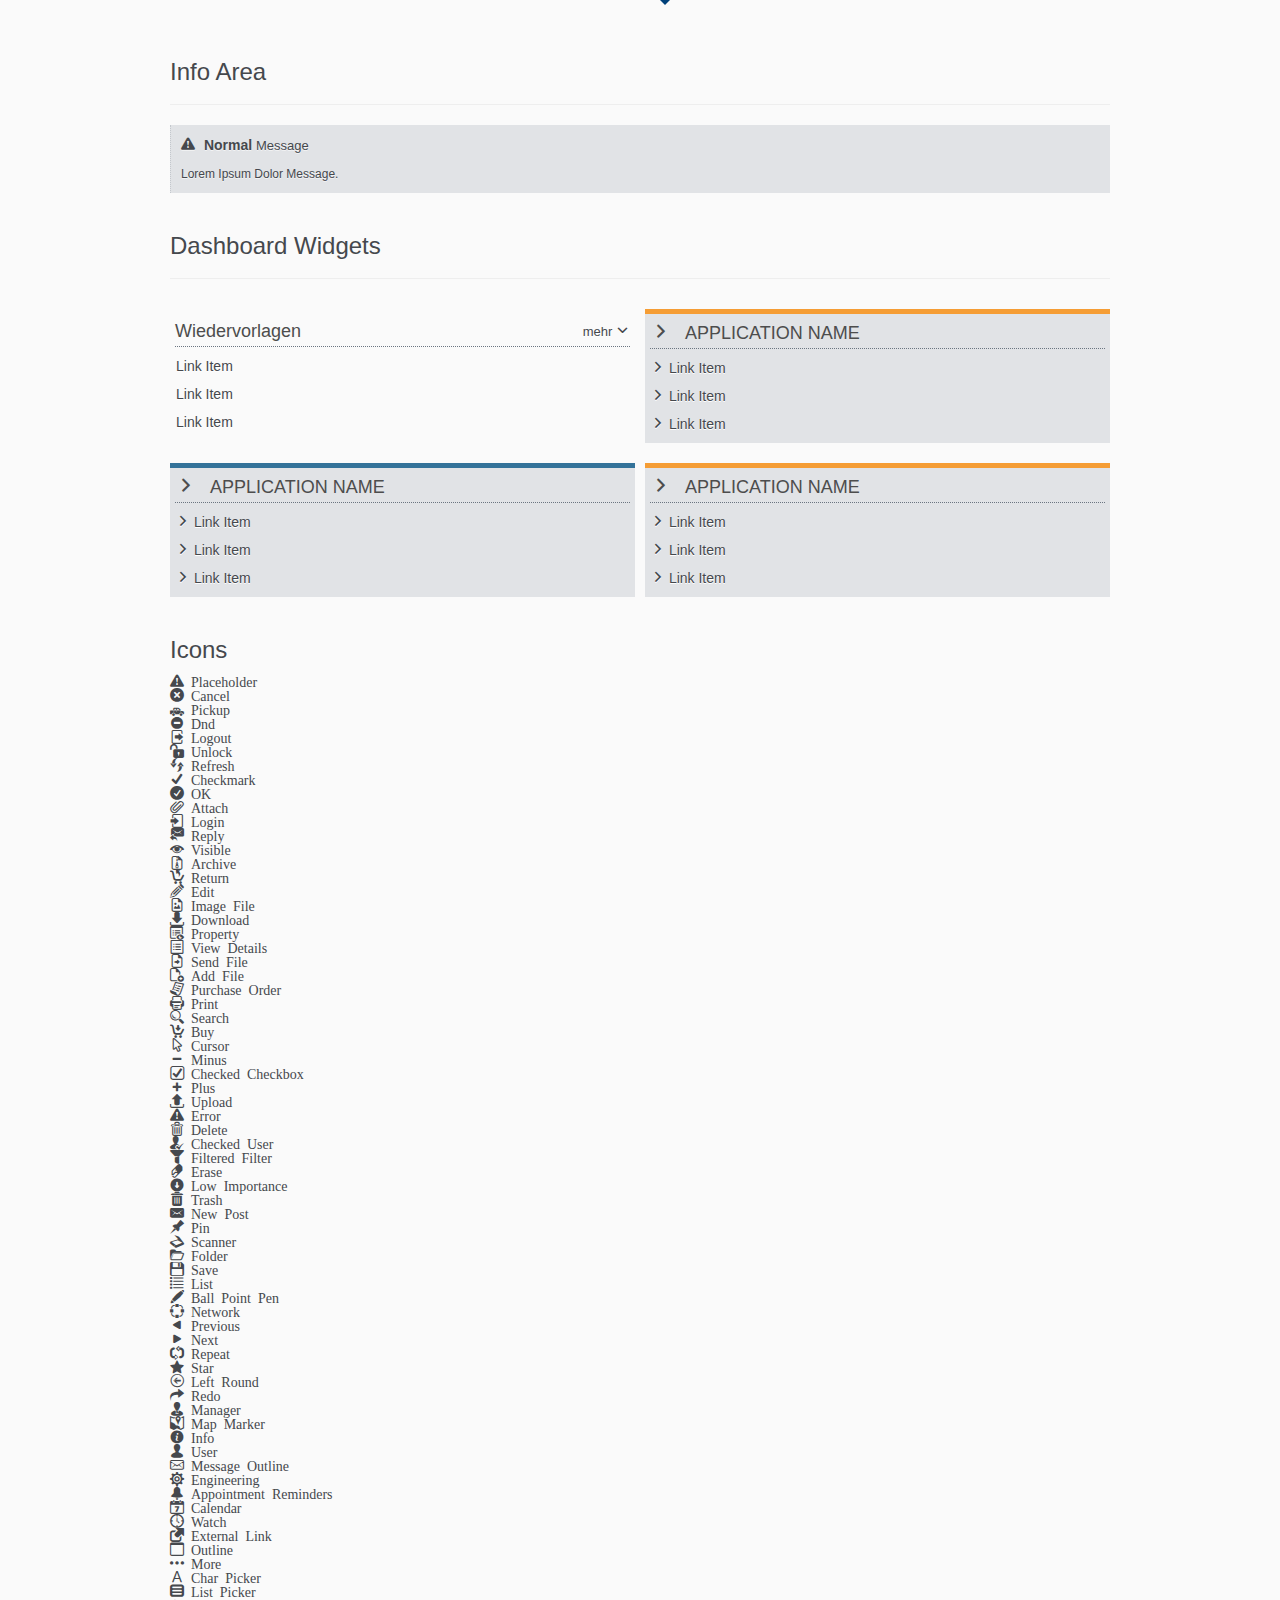
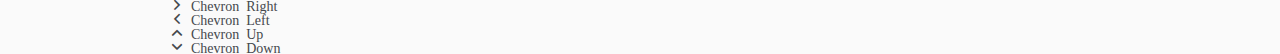
==== commit 8100931c: "IFE-59 Neue Farbstile eingebunden" ====
--- a/isy-webgui/src/main/webapp/ergosigntemplates/index.html
+++ b/isy-webgui/src/main/webapp/ergosigntemplates/index.html
@@ -1,4 +1,4 @@
-<!DOCTYPE html
+<!DOCTYPE html>
 <html class="no-js">
 <head>
     <meta charset="utf-8">
--- a/isy-webgui/src/main/webapp/ergosigntemplates/css/color.css
+++ b/isy-webgui/src/main/webapp/ergosigntemplates/css/color.css
@@ -136,6 +136,11 @@
 .nav.nav-pills.nav-stacked li.active:after {
   border-left: 12px solid #99b3c9;
 }
+
+.nav.nav-pills.nav-stacked li:hover:after {
+  border-left: 12px solid #e1e3e6;
+}
+
 .nav.nav-tabs li a:hover,
 .nav.nav-tabs li a:focus,
 .nav.nav-tabs li a:active,
